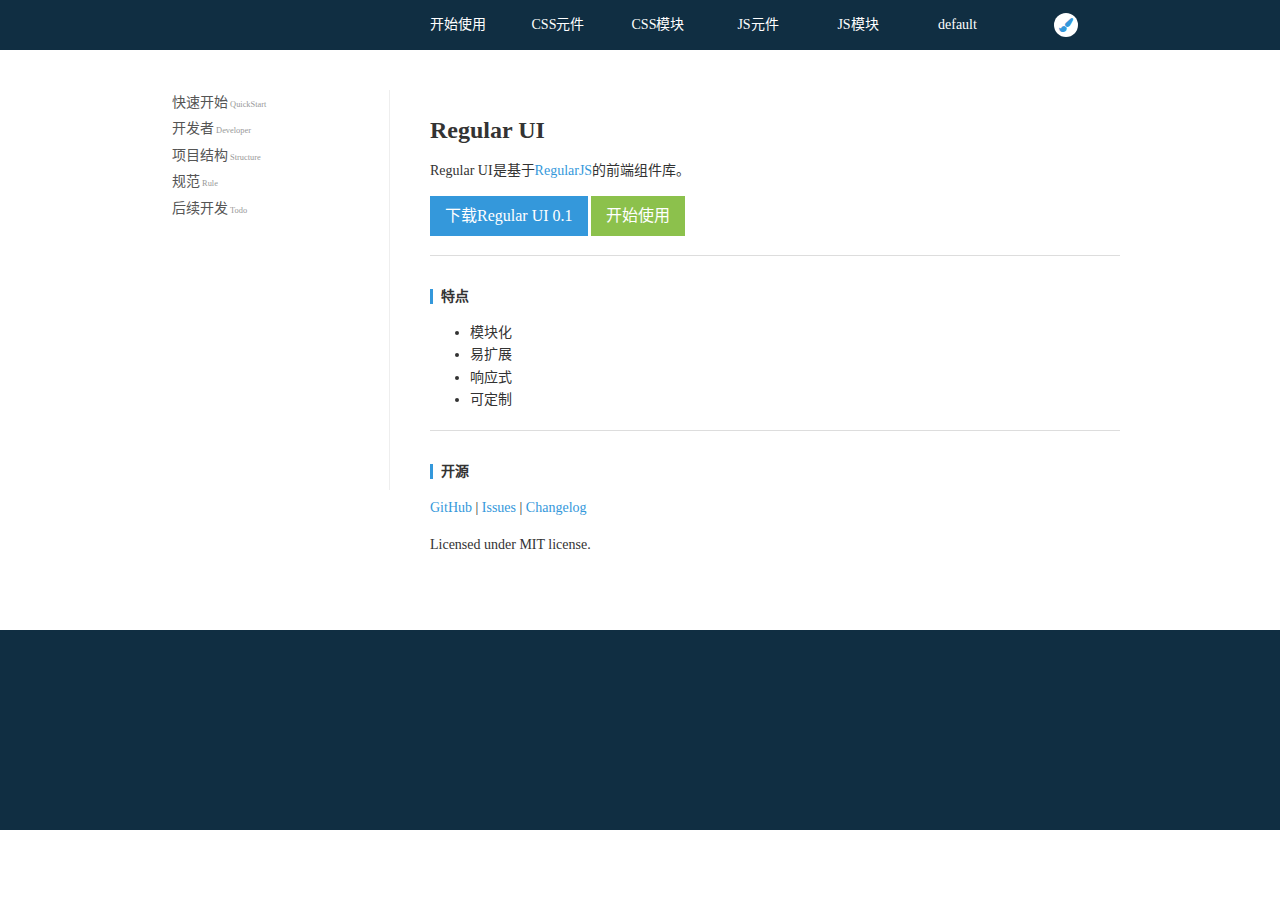
==== index.html @ b1716842 "auto generated" ====
<!DOCTYPE html>
<html lang="zh-cn">
<head>
<!-- 该文档由doc-src自动生成 -->
<meta charset="utf-8">
<title>Regular UI</title>
<meta name="author" content="森森">
<meta name="keywords" content="Regular,UI,JavaScript,Framework,MVC,MVVM">
<meta name="description" content="Regular UI">
<meta name="viewport" content="width=device-width, initial-scale=1.0, user-scalable=no">
<link rel="icon" href="/global/img/favicon.ico" type="image/x-icon">
<link rel="shortcut icon" href="/global/img/favicon.ico" type="image/x-icon">
<link rel="stylesheet" id="j-themeCSS">
<script>
// 该段代码是选择主题用的，与渲染有关，所以必须放前面。
var relativePath = '';
var themes = [
    {id: 1, name: 'default'},
    {id: 2, name: 'flat'},
    {id: 3, name: 'bootstrap'}
];

var selectedTheme;
if(localStorage['selectedTheme']) {
    for(var i = 0; i < themes.length; i++)
        if(themes[i].name === localStorage['selectedTheme']) {
            selectedTheme = themes[i];
            break;
        }
} else {
    selectedTheme = themes[0];
}

var themeCSS = document.getElementById('j-themeCSS');
themeCSS.href = window.relativePath + 'css/doc.' + selectedTheme.name + '.min.css';
</script>
<body>
<div class="g-top">
    <div class="g-topc">
        <h1 class="m-logo">
            <a href="/">Regular UI</a>
        </h1>
        <ul class="m-navbar f-fr">
            
            
            <li><a href="start/index.html">开始使用</a></li>
            
            
            <li><a href="cssunit/index.html">CSS元件</a></li>
            
            
            <li><a href="cssmodule/index.html">CSS模块</a></li>
            
            
            <li><a href="jsunit/index.html">JS元件</a></li>
            
            
            <li><a href="jsmodule/index.html">JS模块</a></li>
            
            <li id="j-themeSelect"></li>
        </ul>
    </div>
</div>
<div class="g-bd">
    <div class="g-bdc"><div class="g-sd">
    <ul class="m-sidebar">
        
        
        
        
        <li><a href="start/quickstart.html">快速开始<small> QuickStart</small>
        
        </a></li>
        
        
        
        <li><a href="start/developer.html">开发者<small> Developer</small>
        
        </a></li>
        
        
        
        <li><a href="start/structure.html">项目结构<small> Structure</small>
        
        </a></li>
        
        
        
        <li><a href="start/rule.html">规范<small> Rule</small>
        
        </a></li>
        
        
        
        <li><a href="start/todo.html">后续开发<small> Todo</small>
        
        </a></li>
        
    </ul>
</div><div class="g-mn">
    <article class="m-article">
        
        <h2 id="regular-ui">Regular UI</h2>
<p>Regular UI是基于<a href="https://github.com/regularjs/regular">RegularJS</a>的前端组件库。</p>
<p><a class="u-btn u-btn-primary u-btn-lg" target="_blank" href="https://github.com/regular-ui/regular-ui-bower/releases/latest">下载Regular UI 0.1</a>
<a class="u-btn u-btn-success u-btn-lg" href="start/quickstart.html">开始使用</a></p>
<h4 id="-">特点</h4>
<ul>
<li>模块化</li>
<li>易扩展</li>
<li>响应式</li>
<li>可定制</li>
</ul>
<h4 id="-">开源</h4>
<p><a href="https://github.com/regular-ui/regular-ui">GitHub</a> | <a href="https://github.com/regular-ui/regular-ui/issues">Issues</a> | <a href="https://github.com/regular-ui/regular-ui/blob/master/CHANGELOG.md">Changelog</a></p>
<p>Licensed under MIT license.</p>

        
    </article>
</div>    </div>
</div>
<footer class="g-ft">
</footer>
<a href="#" class="m-gotop"></a>
<script src="vendor/regular.min.js"></script>
<script src="vendor/marked.min.js"></script>
<script src="js/regular-ui.min.js"></script>
<script>
var _ = RGUI._;
var $$ = function(selector){return document.querySelectorAll(selector)};

var themeSelect = new RGUI.Select2({
    data: {
        source: themes,
        selected: selectedTheme,
        placeholder: null,
        'class': 'u-select2-nav'
    }
}).$inject('#j-themeSelect')
  .$on('select', function($event) {
    themeCSS.href = window.relativePath + 'css/doc.' + $event.selected.name + '.min.css';
    localStorage['selectedTheme'] = $event.selected.name;
});

// 生成tab
(function() {
    var $examples = document.getElementsByClassName('m-example');

    for(var i = 0; i < $examples.length; i++) {
        var $example = $examples[i];
        if(!$example)
            break;

        var source = [];

        var $next = $example.nextElementSibling;
        while($next && $next.className.indexOf('m-example') < 0) { // $next.tagName[0] !== 'H' && 
            if($next.className === 'lang-xml' || $next.className === 'lang-rgl') {
                source.push({title: 'rgl', content: $next.outerHTML});
                $prev = $next;
                $next = $next.nextElementSibling;
                $prev.remove();
            } else if($next.className === 'lang-html') {
                source.push({title: 'html', content: $next.outerHTML});
                $prev = $next;
                $next = $next.nextElementSibling;
                $prev.remove();
            } else if($next.className === 'lang-javascript') {
                source.push({title: 'javascript', content: $next.outerHTML});
                $prev = $next;
                $next = $next.nextElementSibling;
                $prev.remove();
            } else
                $next = $next.nextElementSibling;
        }

        if(!source.length)
            continue;

        new RGUI.Component({
            template: RGUI._.multiline(function(){/*
<tab>
    {#list source as item}
    <tabPane title={item.title}><div r-html={item.content}></div></tabPane>
    {/list}
</tab>
            */}),
            data: {
                source: source
            }
        }).$inject($example, 'after');
    }
})();
</script>
<script>

</script>
</body>
</html>
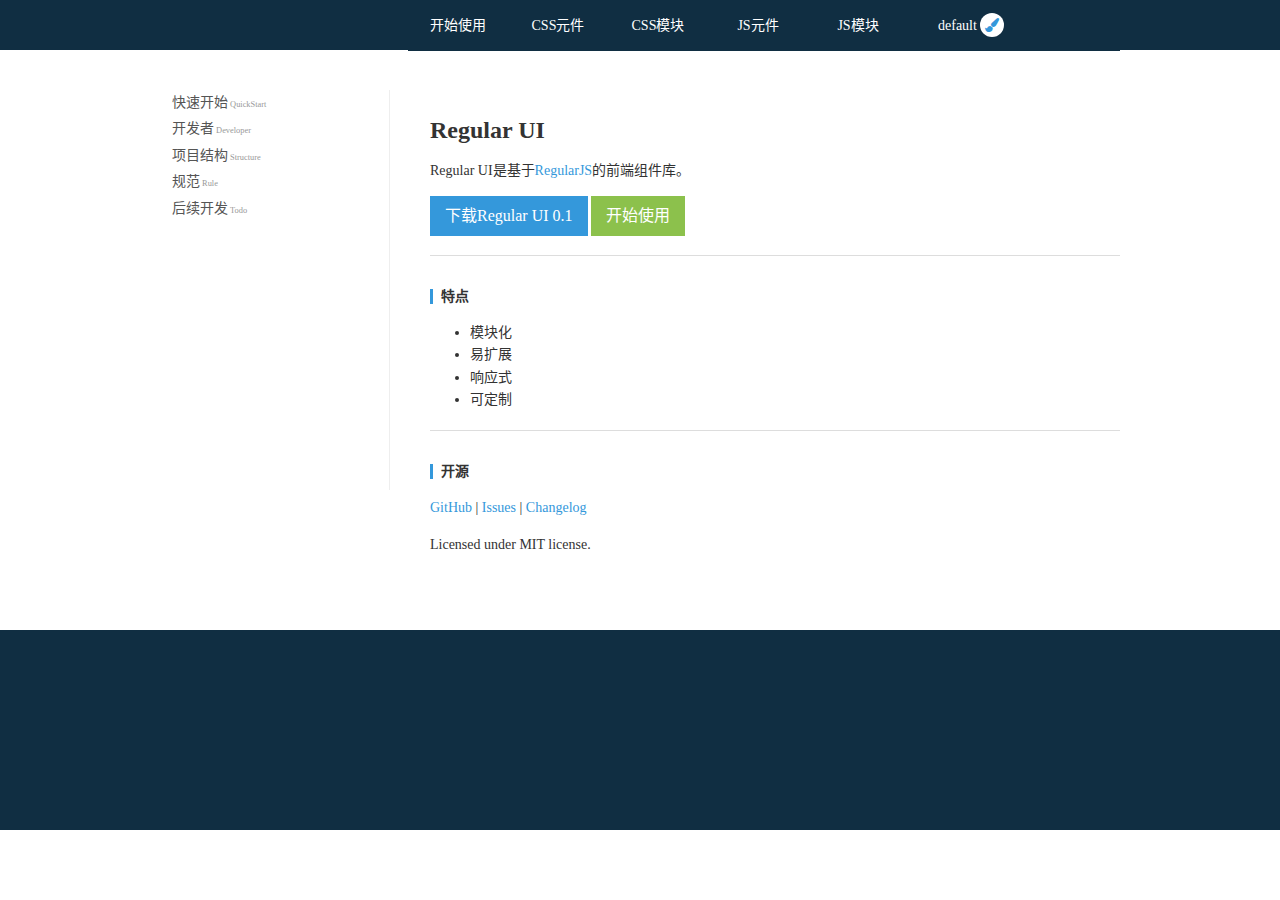
==== commit 8c6df5d4: "0.1.2" ====
--- a/index.html
+++ b/index.html
@@ -15,9 +15,10 @@
 // 该段代码是选择主题用的，与渲染有关，所以必须放前面。
 var relativePath = '';
 var themes = [
-    {id: 1, name: 'default'},
-    {id: 2, name: 'flat'},
-    {id: 3, name: 'bootstrap'}
+    {name: 'simple'},
+    {name: 'default'},
+    {name: 'flat'},
+    {name: 'bootstrap'}
 ];
 
 var selectedTheme;
@@ -28,7 +29,7 @@
             break;
         }
 } else {
-    selectedTheme = themes[0];
+    selectedTheme = themes[1];
 }
 
 var themeCSS = document.getElementById('j-themeCSS');
@@ -142,7 +143,7 @@
     localStorage['selectedTheme'] = $event.selected.name;
 });
 
-// 生成tab
+// 生成tabs
 (function() {
     var $examples = document.getElementsByClassName('m-example');
 
@@ -179,11 +180,11 @@
 
         new RGUI.Component({
             template: RGUI._.multiline(function(){/*
-<tab>
+<tabs>
     {#list source as item}
-    <tabPane title={item.title}><div r-html={item.content}></div></tabPane>
+    <tab title={item.title}><div r-html={item.content}></div></tab>
     {/list}
-</tab>
+</tabs>
             */}),
             data: {
                 source: source
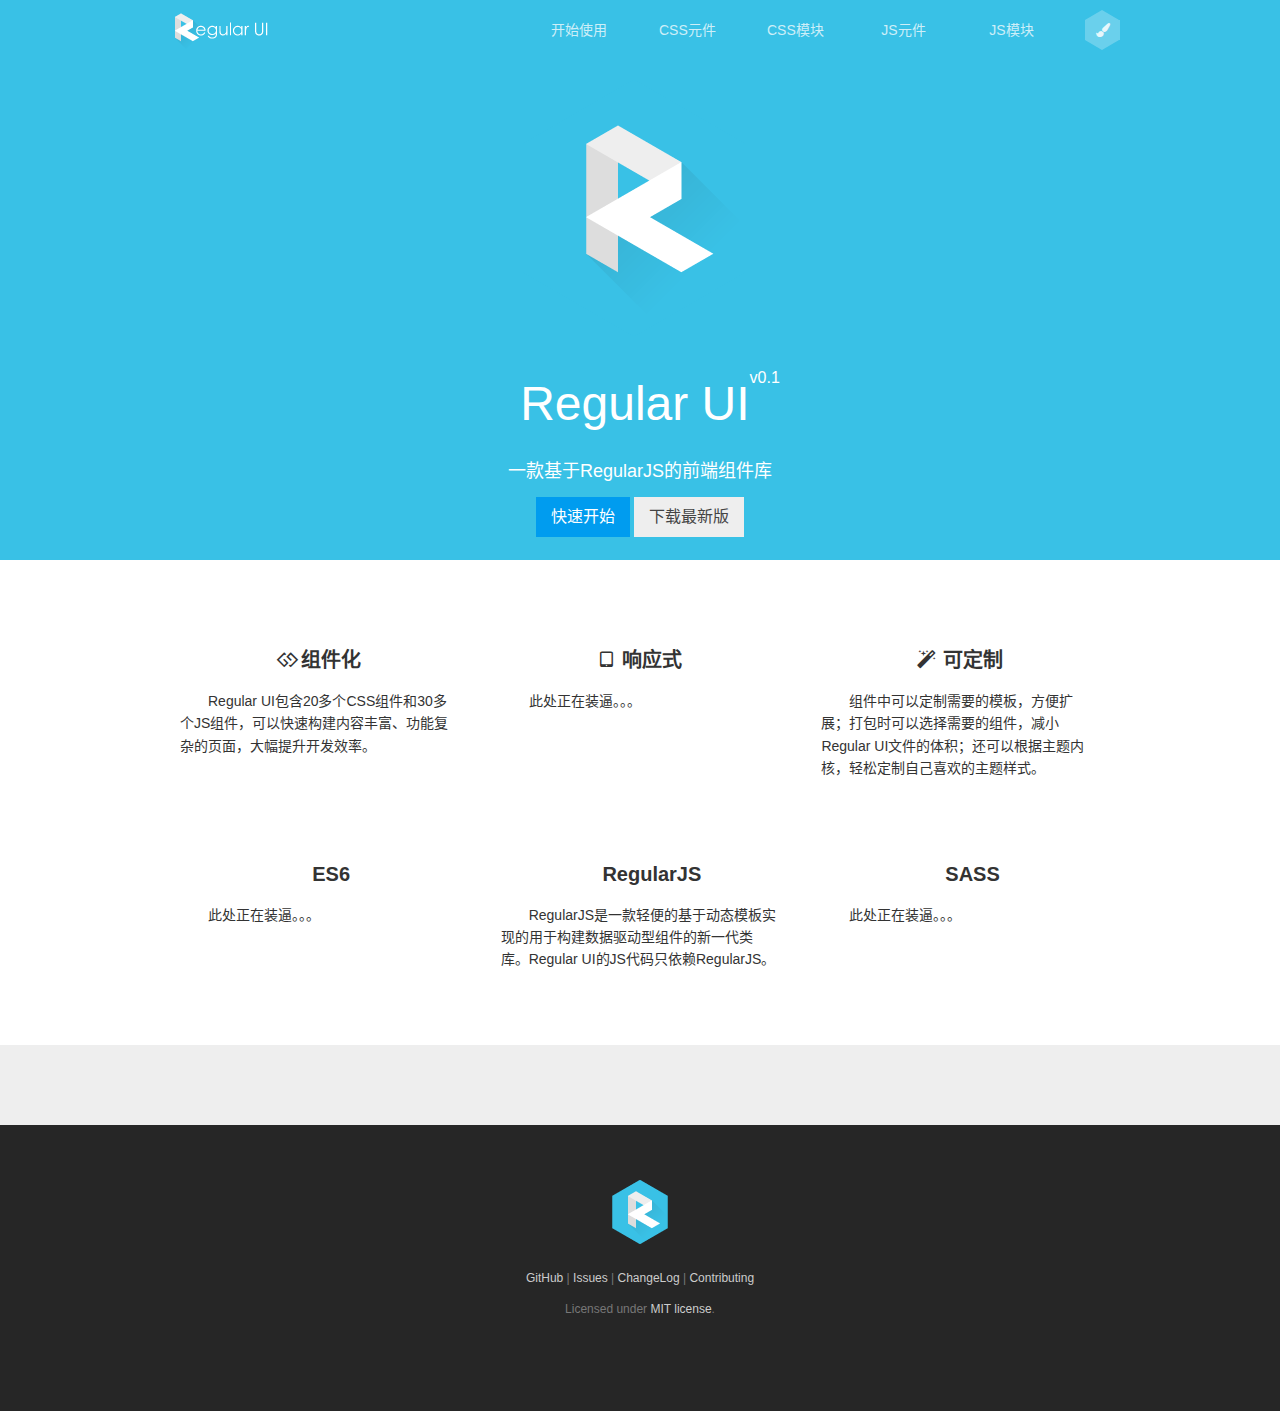
==== commit d2c3c861: "v0.1.4" ====
--- a/index.html
+++ b/index.html
@@ -8,8 +8,8 @@
 <meta name="keywords" content="Regular,UI,JavaScript,Framework,MVC,MVVM">
 <meta name="description" content="Regular UI">
 <meta name="viewport" content="width=device-width, initial-scale=1.0, user-scalable=no">
-<link rel="icon" href="/global/img/favicon.ico" type="image/x-icon">
-<link rel="shortcut icon" href="/global/img/favicon.ico" type="image/x-icon">
+<link rel="icon" href="img/favicon.ico" type="image/x-icon">
+<link rel="shortcut icon" href="img/favicon.ico" type="image/x-icon">
 <link rel="stylesheet" id="j-themeCSS">
 <script>
 // 该段代码是选择主题用的，与渲染有关，所以必须放前面。
@@ -38,9 +38,7 @@
 <body>
 <div class="g-top">
     <div class="g-topc">
-        <h1 class="m-logo">
-            <a href="/">Regular UI</a>
-        </h1>
+        <a class="m-logo" href="index.html"><img src="img/logo-v1.0-long-48.png" /></a>
         <ul class="m-navbar f-fr">
             
             
@@ -61,67 +59,71 @@
             <li id="j-themeSelect"></li>
         </ul>
     </div>
+</div><div class="g-bd">
+    <header class="m-header">
+        <img class="header_logo" src="img/logo-v1.0-256.png" />
+        <h1>Regular UI<sup>v0.1</sup></h1>
+        <h2>一款基于RegularJS的前端组件库</h2>
+        <p>
+            <a class="u-btn u-btn-primary u-btn-lg" href="start/quickstart.html">快速开始</a>
+            <a class="u-btn u-btn-lg" target="_blank" href="https://github.com/regular-ui/regular-ui-bower/releases/latest">下载最新版</a>
+        </p>
+        <p></p>
+    </header>
+    <div class="g-bdc g-bdc-index">
+        <div class="m-part">
+            <h2><i class="u-icon u-icon-gg"></i> 组件化</h2>
+            <p>Regular UI包含20多个CSS组件和30多个JS组件，可以快速构建内容丰富、功能复杂的页面，大幅提升开发效率。</p>
+        </div>
+        <div class="m-part">
+            <h2><i class="u-icon u-icon-tablet"></i> 响应式</h2>
+            <p>此处正在装逼。。。</p>
+        </div>
+        <div class="m-part">
+            <h2><i class="u-icon u-icon-magic"></i> 可定制</h2>
+            <p>组件中可以定制需要的模板，方便扩展；打包时可以选择需要的组件，减小Regular UI文件的体积；还可以根据主题内核，轻松定制自己喜欢的主题样式。</p>
+        </div>
+        <div class="m-part">
+            <h2><i class="u-icon u-icon"></i> ES6</h2>
+            <p>此处正在装逼。。。</p>
+        </div>
+        <div class="m-part">
+            <h2><i class="u-icon u-icon"></i> RegularJS</h2>
+            <p>RegularJS是一款轻便的基于动态模板实现的用于构建数据驱动型组件的新一代类库。Regular UI的JS代码只依赖RegularJS。</p>
+        </div>
+        <div class="m-part">
+            <h2><i class="u-icon u-icon"></i> SASS</h2>
+            <p>此处正在装逼。。。</p>
+        </div>
+    </div>
 </div>
-<div class="g-bd">
-    <div class="g-bdc"><div class="g-sd">
-    <ul class="m-sidebar">
-        
-        
-        
-        
-        <li><a href="start/quickstart.html">快速开始<small> QuickStart</small>
-        
-        </a></li>
-        
-        
-        
-        <li><a href="start/developer.html">开发者<small> Developer</small>
-        
-        </a></li>
-        
-        
-        
-        <li><a href="start/structure.html">项目结构<small> Structure</small>
-        
-        </a></li>
-        
-        
-        
-        <li><a href="start/rule.html">规范<small> Rule</small>
-        
-        </a></li>
-        
-        
-        
-        <li><a href="start/todo.html">后续开发<small> Todo</small>
-        
-        </a></li>
-        
-    </ul>
-</div><div class="g-mn">
-    <article class="m-article">
-        
-        <h2 id="regular-ui">Regular UI</h2>
-<p>Regular UI是基于<a href="https://github.com/regularjs/regular">RegularJS</a>的前端组件库。</p>
-<p><a class="u-btn u-btn-primary u-btn-lg" target="_blank" href="https://github.com/regular-ui/regular-ui-bower/releases/latest">下载Regular UI 0.1</a>
-<a class="u-btn u-btn-success u-btn-lg" href="start/quickstart.html">开始使用</a></p>
-<h4 id="-">特点</h4>
-<ul>
-<li>模块化</li>
-<li>易扩展</li>
-<li>响应式</li>
-<li>可定制</li>
-</ul>
-<h4 id="-">开源</h4>
-<p><a href="https://github.com/regular-ui/regular-ui">GitHub</a> | <a href="https://github.com/regular-ui/regular-ui/issues">Issues</a> | <a href="https://github.com/regular-ui/regular-ui/blob/master/CHANGELOG.md">Changelog</a></p>
-<p>Licensed under MIT license.</p>
-
-        
-    </article>
-</div>    </div>
+<div class="g-bd g-bd-dark">
+    <div class="g-bdc">
+        <!--div class="m-part">
+            <h2><i class="u-icon u-icon-gg"></i> 组件化</h2>
+            <p>Regular UI包含20多个CSS组件和30多个JS组件，可以快速构建内容丰富、功能复杂的页面，大幅提升开发效率。</p>
+        </div>
+        <div class="m-part">
+            <h2><i class="u-icon u-icon-gg"></i> 响应式</h2>
+            <p>此处正在装逼。。。</p>
+        </div>
+        <div class="m-part">
+            <h2><i class="u-icon u-icon-gg"></i> 可定制</h2>
+            <p>组件中可以定制自己需要的模板，方便扩展；打包时可以选择自己需要的组件，减小Regular UI文件的体积；还可以根据主题内核，轻松定制自己喜欢的主题样式。</p>
+        </div-->
+    </div>
+</div><div class="g-ft">
+    <footer class="m-footer">
+        <p><a href="index.html" class="footer_logo"><img src="img/logo-v1.0-64.png" /></p>
+        <p>
+            <a href="https://github.com/regular-ui/regular-ui" target="_blank">GitHub</a> |
+            <a href="https://github.com/regular-ui/regular-ui/issues" target="_blank">Issues</a> |
+            <a href="https://github.com/regular-ui/regular-ui/releases" target="_blank">ChangeLog</a> |
+            <a href="https://github.com/regular-ui/regular-ui/blob/master/CONTRIBUTING.md" target="_blank">Contributing</a>
+        </p>
+        <p>Licensed under <a href="https://github.com/regular-ui/regular-ui/blob/master/LICENSE" target="_blank">MIT license</a>.</p>
+    </footer>
 </div>
-<footer class="g-ft">
-</footer>
 <a href="#" class="m-gotop"></a>
 <script src="vendor/regular.min.js"></script>
 <script src="vendor/marked.min.js"></script>
@@ -135,7 +137,7 @@
         source: themes,
         selected: selectedTheme,
         placeholder: null,
-        'class': 'u-select2-nav'
+        'class': 'u-select2-theme'
     }
 }).$inject('#j-themeSelect')
   .$on('select', function($event) {
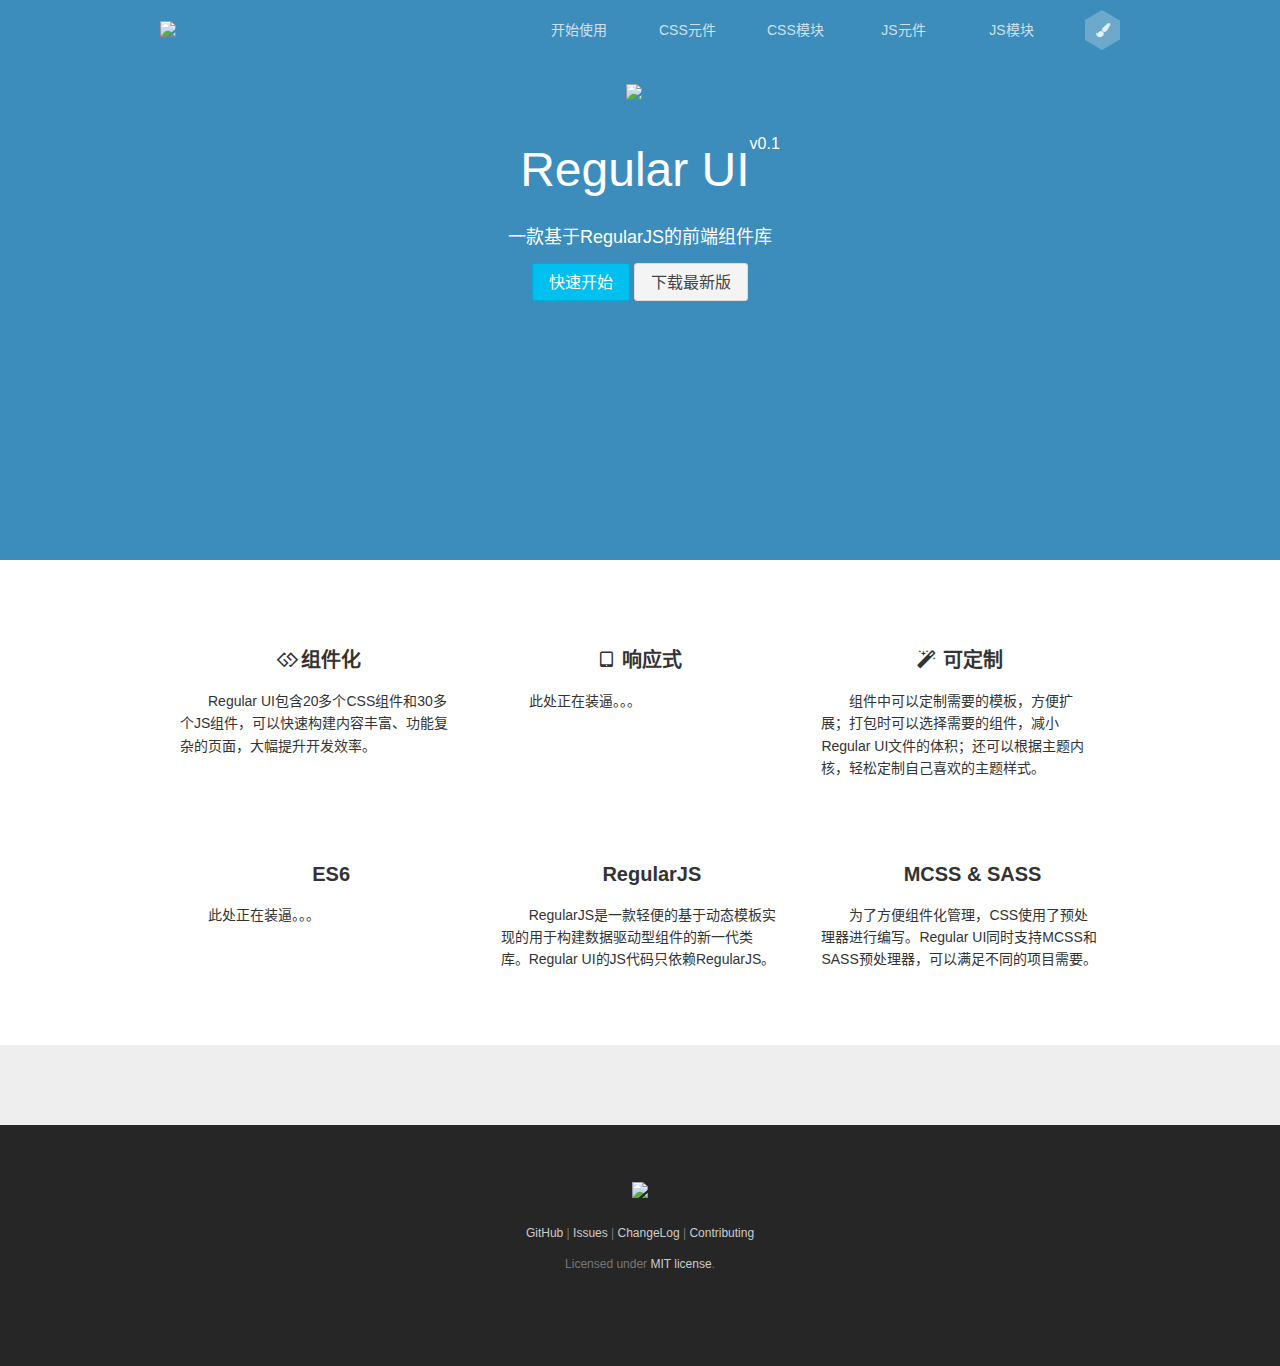
==== commit a3d8c66b: "v0.1.5" ====
--- a/index.html
+++ b/index.html
@@ -35,6 +35,7 @@
 var themeCSS = document.getElementById('j-themeCSS');
 themeCSS.href = window.relativePath + 'css/doc.' + selectedTheme.name + '.min.css';
 </script>
+</head>
 <body>
 <div class="g-top">
     <div class="g-topc">
@@ -65,7 +66,7 @@
         <h1>Regular UI<sup>v0.1</sup></h1>
         <h2>一款基于RegularJS的前端组件库</h2>
         <p>
-            <a class="u-btn u-btn-primary u-btn-lg" href="start/quickstart.html">快速开始</a>
+            <a class="u-btn u-btn-info u-btn-lg" href="start/quickstart.html">快速开始</a>
             <a class="u-btn u-btn-lg" target="_blank" href="https://github.com/regular-ui/regular-ui-bower/releases/latest">下载最新版</a>
         </p>
         <p></p>
@@ -92,8 +93,8 @@
             <p>RegularJS是一款轻便的基于动态模板实现的用于构建数据驱动型组件的新一代类库。Regular UI的JS代码只依赖RegularJS。</p>
         </div>
         <div class="m-part">
-            <h2><i class="u-icon u-icon"></i> SASS</h2>
-            <p>此处正在装逼。。。</p>
+            <h2><i class="u-icon u-icon"></i> MCSS &amp; SASS</h2>
+            <p>为了方便组件化管理，CSS使用了预处理器进行编写。Regular UI同时支持MCSS和SASS预处理器，可以满足不同的项目需要。</p>
         </div>
     </div>
 </div>
@@ -126,7 +127,7 @@
 </div>
 <a href="#" class="m-gotop"></a>
 <script src="vendor/regular.min.js"></script>
-<script src="vendor/marked.min.js"></script>
+<!-- script src="vendor/marked.min.js"></script -->
 <script src="js/regular-ui.min.js"></script>
 <script>
 var _ = RGUI._;
@@ -147,7 +148,7 @@
 
 // 生成tabs
 (function() {
-    var $examples = document.getElementsByClassName('m-example');
+    var $examples = $$('.m-example');
 
     for(var i = 0; i < $examples.length; i++) {
         var $example = $examples[i];
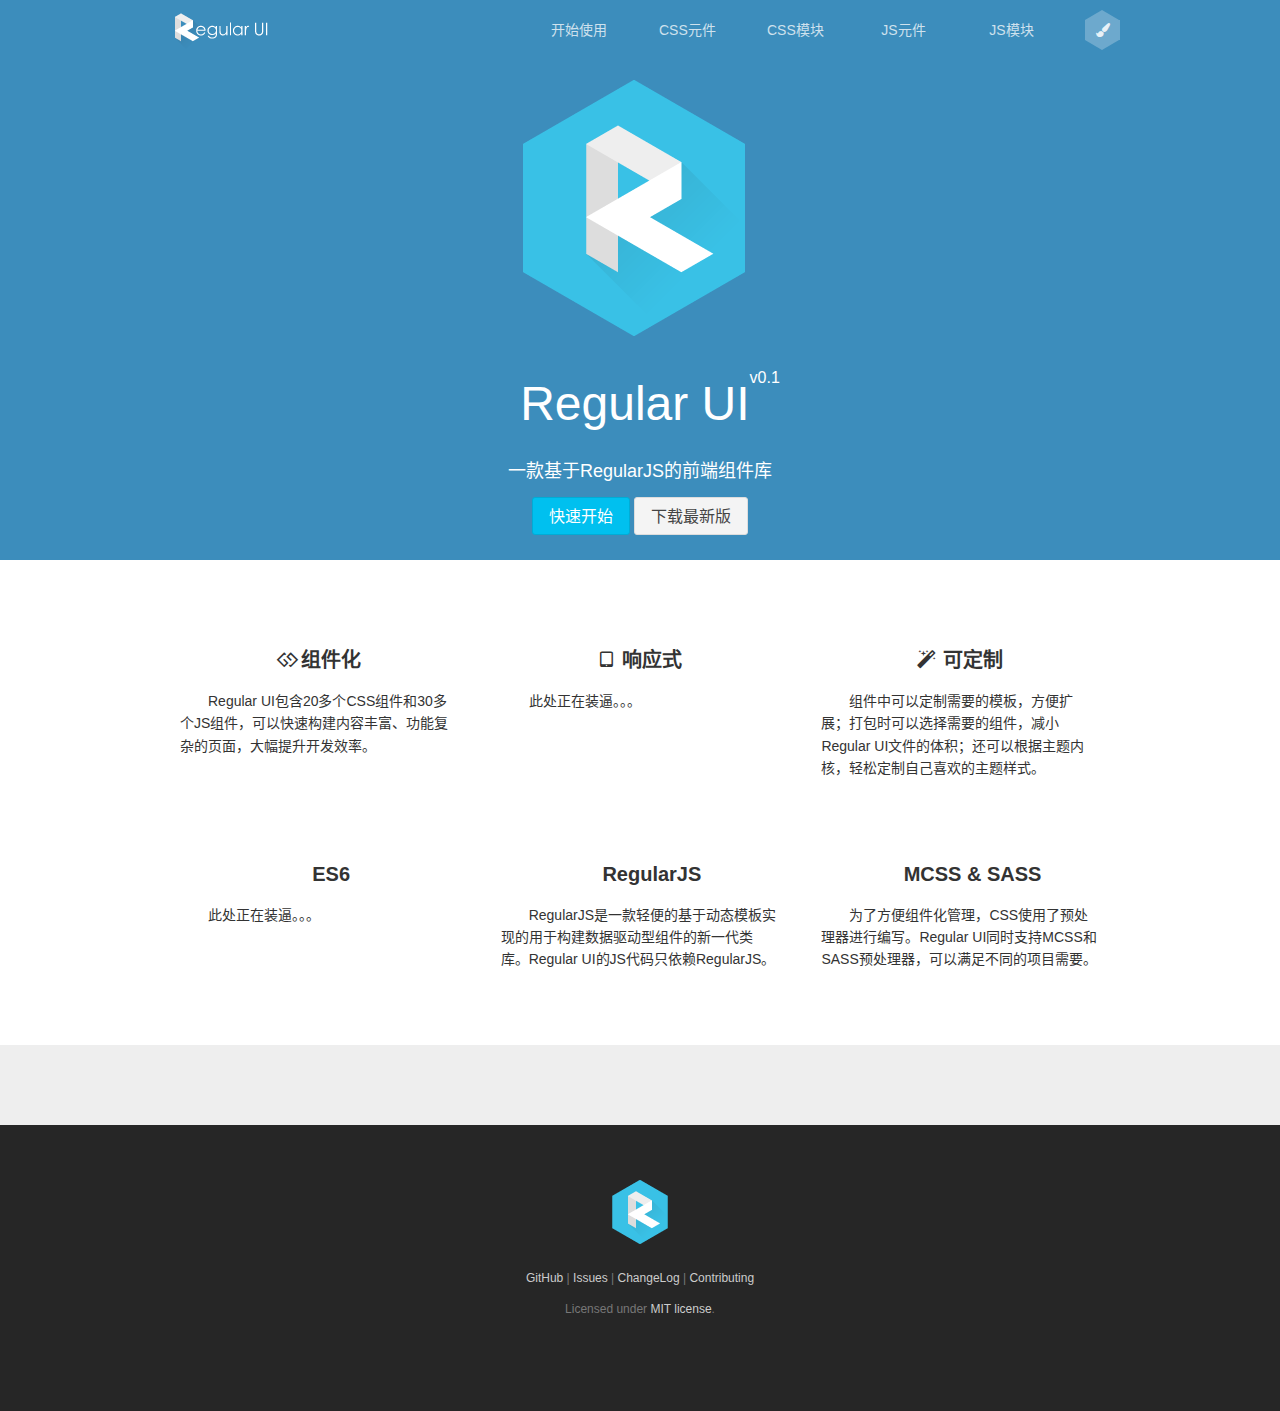
==== commit 1078a43f: "v0.1.6" ====
--- a/index.html
+++ b/index.html
@@ -43,7 +43,7 @@
         <ul class="m-navbar f-fr">
             
             
-            <li><a href="start/index.html">开始使用</a></li>
+            <li><a href="start/quickstart.html">开始使用</a></li>
             
             
             <li><a href="cssunit/index.html">CSS元件</a></li>
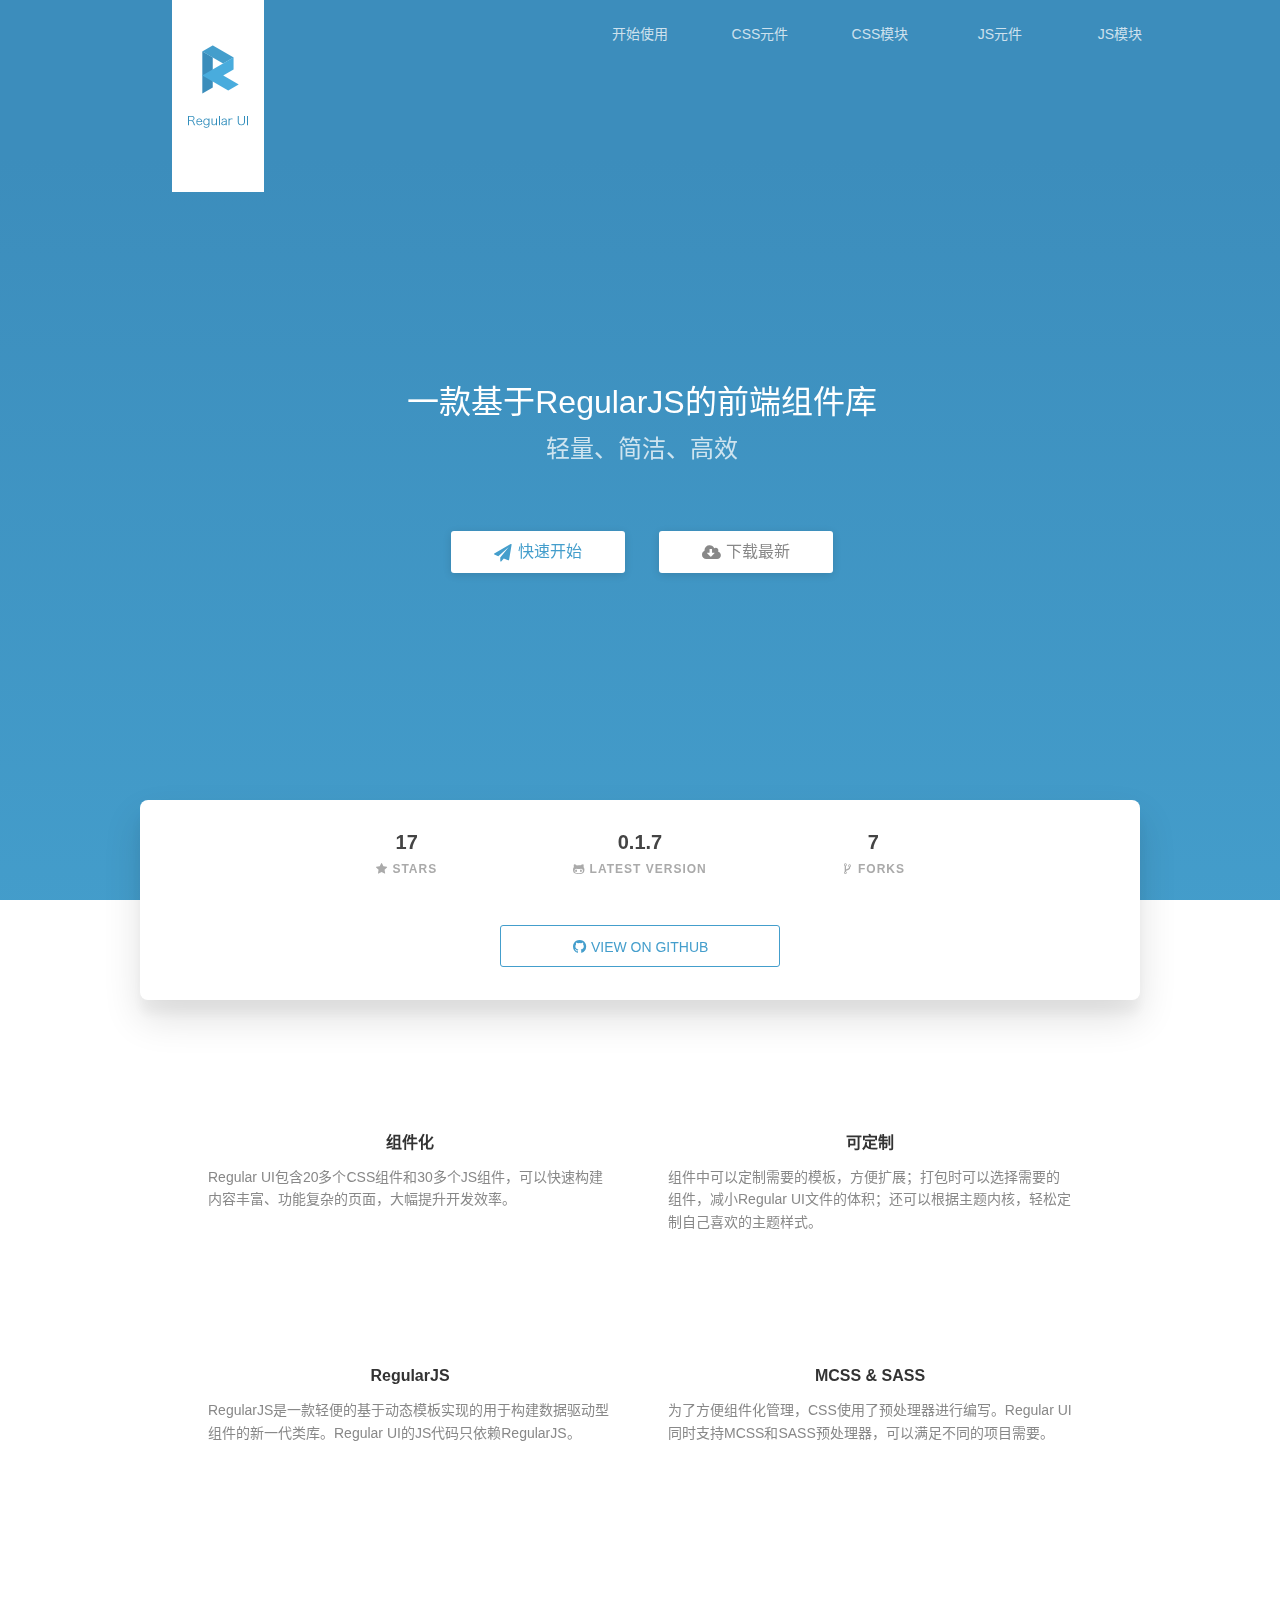
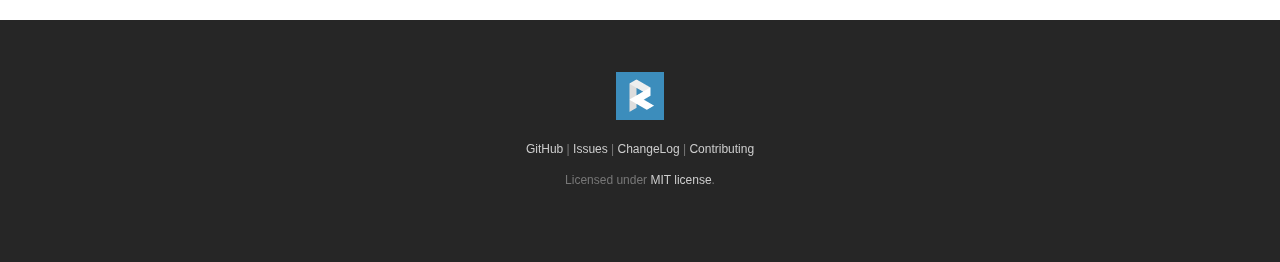
==== commit d1ce9dd8: "v0.1.7" ====
--- a/index.html
+++ b/index.html
@@ -1,7 +1,7 @@
 <!DOCTYPE html>
 <html lang="zh-cn">
 <head>
-<!-- 该文档由doc-src自动生成 -->
+<!-- 该文档是手写的 -->
 <meta charset="utf-8">
 <title>Regular UI</title>
 <meta name="author" content="森森">
@@ -10,97 +10,100 @@
 <meta name="viewport" content="width=device-width, initial-scale=1.0, user-scalable=no">
 <link rel="icon" href="img/favicon.ico" type="image/x-icon">
 <link rel="shortcut icon" href="img/favicon.ico" type="image/x-icon">
-<link rel="stylesheet" id="j-themeCSS">
-<script>
-// 该段代码是选择主题用的，与渲染有关，所以必须放前面。
-var relativePath = '';
-var themes = [
-    {name: 'simple'},
-    {name: 'default'},
-    {name: 'flat'},
-    {name: 'bootstrap'}
-];
-
-var selectedTheme;
-if(localStorage['selectedTheme']) {
-    for(var i = 0; i < themes.length; i++)
-        if(themes[i].name === localStorage['selectedTheme']) {
-            selectedTheme = themes[i];
-            break;
-        }
-} else {
-    selectedTheme = themes[1];
-}
-
-var themeCSS = document.getElementById('j-themeCSS');
-themeCSS.href = window.relativePath + 'css/doc.' + selectedTheme.name + '.min.css';
+<link rel="stylesheet" href="css/doc.default.min.css">
+<!--[if lt IE9]> 
+<script> 
+(function() {
+    if (! 
+    /*@cc_on!@*/
+    0) return;
+    var e = 'abbr, article, aside, audio, canvas, datalist, details, dialog, eventsource, figure, footer, header, hgroup, mark, menu, meter, nav, output, progress, section, time, video'.split(', ');
+    var i= e.length;
+    while (i--)
+        document.createElement(e[i]);
+})();
 </script>
+<![endif]-->
 </head>
 <body>
 <div class="g-top">
     <div class="g-topc">
-        <a class="m-logo" href="index.html"><img src="img/logo-v1.0-long-48.png" /></a>
+        <a class="u-logo u-logo-index" href="index.html"><h1>Regular UI</h1></a>
         <ul class="m-navbar f-fr">
-            
-            
             <li><a href="start/quickstart.html">开始使用</a></li>
-            
-            
-            <li><a href="cssunit/index.html">CSS元件</a></li>
-            
-            
-            <li><a href="cssmodule/index.html">CSS模块</a></li>
-            
-            
-            <li><a href="jsunit/index.html">JS元件</a></li>
-            
-            
-            <li><a href="jsmodule/index.html">JS模块</a></li>
-            
-            <li id="j-themeSelect"></li>
+            <li><a href="cssunit/base.html">CSS元件</a></li>
+            <li><a href="cssmodule/navbar.html">CSS模块</a></li>
+            <li><a href="jsunit/dropdown.html">JS元件</a></li>
+            <li><a href="jsmodule/tabs.html">JS模块</a></li>
         </ul>
     </div>
-</div><div class="g-bd">
+</div>
+<div class="g-hd">
     <header class="m-header">
-        <img class="header_logo" src="img/logo-v1.0-256.png" />
-        <h1>Regular UI<sup>v0.1</sup></h1>
-        <h2>一款基于RegularJS的前端组件库</h2>
-        <p>
-            <a class="u-btn u-btn-info u-btn-lg" href="start/quickstart.html">快速开始</a>
-            <a class="u-btn u-btn-lg" target="_blank" href="https://github.com/regular-ui/regular-ui-bower/releases/latest">下载最新版</a>
-        </p>
-        <p></p>
+        <div class="header_bd">
+            <!-- <h2>Regular UI<sup>v0.1</sup></h2> -->
+            <h2>一款基于RegularJS的前端组件库</h2>
+            <h3>轻量、简洁、高效</h3>
+            <p>
+                <a class="u-btn u-btn-primary" href="start/quickstart.html"><i class="u-icon u-icon-paper-plane"></i> 快速开始</a>
+                <a class="u-btn" target="_blank" href="https://github.com/regular-ui/regular-ui/releases/latest"><i class="u-icon u-icon-cloud-download"></i> 下载最新</a>
+            </p>
+        </div>
+        <div class="header_ft">
+            <div class="g-row">
+                <a class="g-col g-col-4" target="_blank" href="https://github.com/regular-ui/regular-ui/stargazers"><div class="header_number">17</div><div class="header_label"><i class="u-icon u-icon-star"></i> Stars</div></a>
+                <a class="g-col g-col-4" target="_blank" href="https://github.com/regular-ui/regular-ui/releases/latest"><div class="header_number">0.1.7</div><div class="header_label"><i class="u-icon u-icon-github-alt"></i> Latest Version</div></a>
+                <a class="g-col g-col-4" target="_blank" href="https://github.com/regular-ui/regular-ui/network/members"><div class="header_number">7</div><div class="header_label"><i class="u-icon u-icon-code-fork"></i> Forks</div></a>
+            </div>
+            <div><a class="u-btn" target="_blank" href="https://github.com/regular-ui/regular-ui"><i class="u-icon u-icon-github"></i> View on GitHub</a></div>
+        </div>
     </header>
-    <div class="g-bdc g-bdc-index">
-        <div class="m-part">
-            <h2><i class="u-icon u-icon-gg"></i> 组件化</h2>
-            <p>Regular UI包含20多个CSS组件和30多个JS组件，可以快速构建内容丰富、功能复杂的页面，大幅提升开发效率。</p>
-        </div>
-        <div class="m-part">
-            <h2><i class="u-icon u-icon-tablet"></i> 响应式</h2>
-            <p>此处正在装逼。。。</p>
-        </div>
-        <div class="m-part">
-            <h2><i class="u-icon u-icon-magic"></i> 可定制</h2>
-            <p>组件中可以定制需要的模板，方便扩展；打包时可以选择需要的组件，减小Regular UI文件的体积；还可以根据主题内核，轻松定制自己喜欢的主题样式。</p>
-        </div>
-        <div class="m-part">
-            <h2><i class="u-icon u-icon"></i> ES6</h2>
-            <p>此处正在装逼。。。</p>
-        </div>
-        <div class="m-part">
-            <h2><i class="u-icon u-icon"></i> RegularJS</h2>
-            <p>RegularJS是一款轻便的基于动态模板实现的用于构建数据驱动型组件的新一代类库。Regular UI的JS代码只依赖RegularJS。</p>
-        </div>
-        <div class="m-part">
-            <h2><i class="u-icon u-icon"></i> MCSS &amp; SASS</h2>
-            <p>为了方便组件化管理，CSS使用了预处理器进行编写。Regular UI同时支持MCSS和SASS预处理器，可以满足不同的项目需要。</p>
+</div>
+<div class="g-seg">
+    <div class="g-segc">
+        <div class="g-row">
+            <div class="g-col g-col-6">
+                <div class="m-part">
+                    <h2><i class="u-icon u-icon-gg"></i> 组件化</h2>
+                    <p>Regular UI包含20多个CSS组件和30多个JS组件，可以快速构建内容丰富、功能复杂的页面，大幅提升开发效率。</p>
+                </div>
+            </div>
+            <div class="g-col g-col-6">
+                <div class="m-part">
+                    <h2><i class="u-icon u-icon-magic"></i> 可定制</h2>
+                    <p>组件中可以定制需要的模板，方便扩展；打包时可以选择需要的组件，减小Regular UI文件的体积；还可以根据主题内核，轻松定制自己喜欢的主题样式。</p>
+                </div>
+            </div>
+            <div class="g-col g-col-6">
+                <div class="m-part">
+                    <h2><i class="u-icon u-icon"></i> RegularJS</h2>
+                    <p>RegularJS是一款轻便的基于动态模板实现的用于构建数据驱动型组件的新一代类库。Regular UI的JS代码只依赖RegularJS。</p>
+                </div>
+            </div>
+            <div class="g-col g-col-6">
+                <div class="m-part">
+                    <h2><i class="u-icon u-icon"></i> MCSS &amp; SASS</h2>
+                    <p>为了方便组件化管理，CSS使用了预处理器进行编写。Regular UI同时支持MCSS和SASS预处理器，可以满足不同的项目需要。</p>
+                </div>
+            </div>
+<!--             <div class="g-col g-col-6">
+                <div class="m-part">
+                    <h2><i class="u-icon u-icon-tablet"></i> 响应式</h2>
+                    <p></p>
+                </div>
+            </div>
+            <div class="g-col g-col-6">
+                <div class="m-part">
+                    <h2><i class="u-icon u-icon"></i> ES6</h2>
+                    <p></p>
+                </div>
+            </div> -->
         </div>
     </div>
 </div>
-<div class="g-bd g-bd-dark">
+<!--<div class="g-bd g-bd-dark">
     <div class="g-bdc">
-        <!--div class="m-part">
+        div class="m-part">
             <h2><i class="u-icon u-icon-gg"></i> 组件化</h2>
             <p>Regular UI包含20多个CSS组件和30多个JS组件，可以快速构建内容丰富、功能复杂的页面，大幅提升开发效率。</p>
         </div>
@@ -111,11 +114,12 @@
         <div class="m-part">
             <h2><i class="u-icon u-icon-gg"></i> 可定制</h2>
             <p>组件中可以定制自己需要的模板，方便扩展；打包时可以选择自己需要的组件，减小Regular UI文件的体积；还可以根据主题内核，轻松定制自己喜欢的主题样式。</p>
-        </div-->
+        </div
     </div>
-</div><div class="g-ft">
+</div>-->
+<div class="g-ft">
     <footer class="m-footer">
-        <p><a href="index.html" class="footer_logo"><img src="img/logo-v1.0-64.png" /></p>
+        <p><a href="index.html" class="footer_logo"><img src="img/logo-v2.0-bg-48.png" /></p>
         <p>
             <a href="https://github.com/regular-ui/regular-ui" target="_blank">GitHub</a> |
             <a href="https://github.com/regular-ui/regular-ui/issues" target="_blank">Issues</a> |
@@ -125,79 +129,5 @@
         <p>Licensed under <a href="https://github.com/regular-ui/regular-ui/blob/master/LICENSE" target="_blank">MIT license</a>.</p>
     </footer>
 </div>
-<a href="#" class="m-gotop"></a>
-<script src="vendor/regular.min.js"></script>
-<!-- script src="vendor/marked.min.js"></script -->
-<script src="js/regular-ui.min.js"></script>
-<script>
-var _ = RGUI._;
-var $$ = function(selector){return document.querySelectorAll(selector)};
-
-var themeSelect = new RGUI.Select2({
-    data: {
-        source: themes,
-        selected: selectedTheme,
-        placeholder: null,
-        'class': 'u-select2-theme'
-    }
-}).$inject('#j-themeSelect')
-  .$on('select', function($event) {
-    themeCSS.href = window.relativePath + 'css/doc.' + $event.selected.name + '.min.css';
-    localStorage['selectedTheme'] = $event.selected.name;
-});
-
-// 生成tabs
-(function() {
-    var $examples = $$('.m-example');
-
-    for(var i = 0; i < $examples.length; i++) {
-        var $example = $examples[i];
-        if(!$example)
-            break;
-
-        var source = [];
-
-        var $next = $example.nextElementSibling;
-        while($next && $next.className.indexOf('m-example') < 0) { // $next.tagName[0] !== 'H' && 
-            if($next.className === 'lang-xml' || $next.className === 'lang-rgl') {
-                source.push({title: 'rgl', content: $next.outerHTML});
-                $prev = $next;
-                $next = $next.nextElementSibling;
-                $prev.remove();
-            } else if($next.className === 'lang-html') {
-                source.push({title: 'html', content: $next.outerHTML});
-                $prev = $next;
-                $next = $next.nextElementSibling;
-                $prev.remove();
-            } else if($next.className === 'lang-javascript') {
-                source.push({title: 'javascript', content: $next.outerHTML});
-                $prev = $next;
-                $next = $next.nextElementSibling;
-                $prev.remove();
-            } else
-                $next = $next.nextElementSibling;
-        }
-
-        if(!source.length)
-            continue;
-
-        new RGUI.Component({
-            template: RGUI._.multiline(function(){/*
-<tabs>
-    {#list source as item}
-    <tab title={item.title}><div r-html={item.content}></div></tab>
-    {/list}
-</tabs>
-            */}),
-            data: {
-                source: source
-            }
-        }).$inject($example, 'after');
-    }
-})();
-</script>
-<script>
-
-</script>
 </body>
 </html>--- a/css/doc.default.min.css
+++ b/css/doc.default.min.css
@@ -0,0 +1 @@
+.f-cb,.f-cbli li,.f-prz{zoom:1}.f-usn,.u-numberinput{-moz-user-select:none}a,pre code{background:0 0}.u-courceitem img,img{max-width:100%}.f-cb:after,.f-cbli li:after,.f-oh,.f-pre,.f-ti,svg:not(:root){overflow:hidden}hr,iframe,img,pre code{border:none}code,em{color:#d05}body,pre{color:#333}.f-pr,.f-prz,.u-btngroup>.u-btn,.u-icon-ul>li,sub,sup{position:relative}.u-btn,.u-select,button,select{text-transform:none}.u-select2 .m-listview,.u-select2 .m-treeview,.u-suggest .m-listview,.u-suggest .m-treeview{max-height:200px}.m-editor .editor_textarea:focus,.u-btn:focus,.u-btn:hover,a:active,a:focus,a:hover,input.u-check:focus,input.u-radio:focus{outline:0}.f-cb:after,.f-cbli li:after,.g-ft,.g-row:after,.m-form fieldset>.u-formitem:after,.m-form>.u-formitem:after,.m-tabs .tabs_bd,.u-calendar .calendar_bd,.u-calendar .calendar_hd:after,.u-formitem-block:after,.u-message:after,.u-select2 .dropdown_bd{clear:both}article,aside,details,figcaption,figure,footer,header,hgroup,main,nav,section,summary{display:block}audio,canvas,video{display:inline-block}[hidden]{display:none}html{font-size:100%;-webkit-text-size-adjust:100%;-ms-text-size-adjust:100%}button,html,input,select,textarea{font-family:sans-serif}body,figure,form{margin:0}b,strong{font-weight:700}hr{-moz-box-sizing:content-box;box-sizing:content-box;height:0;border-top:1px solid #f4f4f4}dl,menu,ol,p,pre,ul{margin:1em 0}code,kbd,pre,samp{font-size:1em}pre{white-space:pre;white-space:pre-wrap;word-wrap:break-word}q{quotes:none}sub,sup{font-size:75%;line-height:0;vertical-align:baseline}.f-lhn,button,input{line-height:normal}sup{top:-.5em}sub{bottom:-.25em}dd{margin:0 0 0 40px}menu,ol,ul{padding:0 0 0 40px}nav ol,nav ul{list-style:none}fieldset{border:1px solid silver;margin:0 2px;padding:.35em .625em .75em}legend{border:0;padding:0;white-space:normal}button,input,select,textarea{font-size:100%;margin:0;vertical-align:baseline}.f-vat,textarea{vertical-align:top}button,html input[type=button],input[type=reset],input[type=submit]{-webkit-appearance:button;cursor:pointer}button[disabled],html input[disabled]{cursor:default}input[type=checkbox],input[type=radio]{box-sizing:border-box;padding:0}input[type=search]{-webkit-appearance:textfield;-moz-box-sizing:content-box;-webkit-box-sizing:content-box;box-sizing:content-box}.g-col,.g-offset-1{-webkit-box-sizing:border-box;-moz-box-sizing:border-box}input[type=search]::-webkit-search-cancel-button,input[type=search]::-webkit-search-decoration{-webkit-appearance:none}button::-moz-focus-inner,input::-moz-focus-inner{border:0;padding:0}textarea{overflow:auto}table{border-collapse:collapse;border-spacing:0}.f-cb:after,.f-cbli li:after{display:inline-block;visibility:hidden;height:0;content:"."}.f-ib{display:inline-block}.f-dn{display:none}.f-db{display:block}.f-fl{float:left}.f-fr{float:right}.g-col,.u-icon-pull-left{float:left}.f-fwn{font-weight:400}.f-fwb{font-weight:700}.f-tal{text-align:left}.f-tac{text-align:center}.f-tar{text-align:right}.f-taj{text-align:justify;text-justify:inter-ideograph}.f-vam,.f-vama *{vertical-align:middle}.f-vab{vertical-align:bottom}.u-btn,.u-btngroup,img{vertical-align:middle}.f-wsn,.m-pager{word-wrap:normal;white-space:nowrap}.f-pre,.f-wwb{word-wrap:break-word;word-break:break-all}.f-pre{text-align:left;white-space:pre-wrap}.f-wwb{white-space:normal}.f-toe,.u-select2 .dropdown_hd{overflow:hidden;word-wrap:normal;white-space:nowrap;text-overflow:ellipsis}.f-usn{-webkit-user-select:none;-ms-user-select:none;-o-user-select:none;user-select:none}.u-check2,.u-numberinput{-webkit-user-select:none;-ms-user-select:none}.f-lsn,.m-crumb,.m-list,.m-listview,.m-navbar,.m-pager,.m-sidebar,.m-tabs .tabs_hd,.m-toolbar,.m-treeview .treeview_list{list-style:none;margin:0;padding:0}.f-lsi,.m-crumb,.m-navbar,.m-pager,.m-toolbar,.u-btngroup{letter-spacing:-4px}.f-lsi>*,.m-crumb>*,.m-navbar>*,.m-pager>*,.m-toolbar>*,.u-btngroup>*{letter-spacing:normal}.f-ti{text-indent:-30000px}.f-ti2{text-indent:2em}.f-tdu,.f-tdu:hover{text-decoration:underline}.f-tdn,.f-tdn:hover,a{text-decoration:none}.f-csp{cursor:pointer}.f-csd{cursor:default}.f-csh{cursor:help}.f-csm{cursor:move}.g-row{margin-right:-20px}.g-row:after,.g-row:before{display:table;content:"";line-height:0}.g-row+.g-row{margin-top:20px}.g-col{box-sizing:border-box;min-height:1px;padding-right:20px}.g-col-1{width:8.333333%}.g-offset-1{box-sizing:border-box;margin-left:8.333333%}.g-offset-2,.g-offset-3{-webkit-box-sizing:border-box;-moz-box-sizing:border-box}.g-col-2{width:16.666667%}.g-offset-2{box-sizing:border-box;margin-left:16.666667%}.g-col-3{width:25%}.g-offset-3{box-sizing:border-box;margin-left:25%}.g-offset-4,.g-offset-5{-webkit-box-sizing:border-box;-moz-box-sizing:border-box}.g-col-4{width:33.333333%}.g-offset-4{box-sizing:border-box;margin-left:33.333333%}.g-col-5{width:41.666667%}.g-offset-5{box-sizing:border-box;margin-left:41.666667%}.g-offset-6,.g-offset-7{-webkit-box-sizing:border-box;-moz-box-sizing:border-box}.g-col-6{width:50%}.g-offset-6{box-sizing:border-box;margin-left:50%}.g-col-7{width:58.333333%}.g-offset-7{box-sizing:border-box;margin-left:58.333333%}.g-offset-8,.g-offset-9{-webkit-box-sizing:border-box;-moz-box-sizing:border-box}.g-col-8{width:66.666667%}.g-offset-8{box-sizing:border-box;margin-left:66.666667%}.g-col-9{width:75%}.g-offset-9{box-sizing:border-box;margin-left:75%}.g-offset-10,.g-offset-11{-webkit-box-sizing:border-box;-moz-box-sizing:border-box}.g-col-10{width:83.333333%}.g-offset-10{box-sizing:border-box;margin-left:83.333333%}.g-col-11{width:91.666667%}.g-offset-11{box-sizing:border-box;margin-left:91.666667%}.g-offset-12,img{-webkit-box-sizing:border-box;-moz-box-sizing:border-box}.g-col-12{width:100%}.g-offset-12{box-sizing:border-box;margin-left:100%}blockquote,figure,ol>li>ol,ol>li>ul,pre code,ul>li>ol,ul>li>ul{margin:0}body{font:14px/1.6 "Microsoft YaHei","Hiragino Sans GB","WenQuanYi Micro Hei",sans-serif;background:#fff;-webkit-backface-visibility:hidden}dfn,dt{font-weight:700}address,dfn,em{font-style:normal}a{cursor:pointer;color:#3c8dbc}a:hover{text-decoration:underline}ins{text-decoration:none}code,kbd,pre,samp{font-family:"YaHei Consolas Hybrid",Consolas,"Liberation Mono",Menlo,Courier,monospace}abbr[title]{cursor:help;border-bottom:1px dotted}q:before{content:"“"}q:after{content:"”"}q q:before{content:"‘"}q q:after{content:"’"}blockquote footer{text-align:right}.u-badge,.u-btn,.u-color,.u-icon,.u-icon-fw,.u-icon-li,.u-iconstack>.u-icon{text-align:center}blockquote footer:before{content:"—— "}pre code{padding:0;font-size:inherit;color:inherit}dd{margin-left:0}img{-ms-interpolation-mode:bicubic;height:auto;box-sizing:border-box}.u-btn,.u-input,.u-select,.u-textarea{-webkit-box-sizing:border-box;-moz-box-sizing:border-box}article,aside,details,figcaption,figure,footer,header,main,nav,section,summary{display:block}audio:not([controls]){height:0;display:none}progress{vertical-align:baseline}h1,h2,h3,h4,h5,h6{margin:25px 0 15px}h1 small,h2 small,h3 small,h4 small,h5 small,h6 small{color:#777}h1{font-size:36px;line-height:42px}h2{font-size:24px;line-height:30px}h3{font-size:18px;line-height:24px}h4{font-size:16px;line-height:22px}h5{font-size:14px;line-height:20px}h6{font-size:12px;line-height:18px}ins,mark{background:#ffa;color:#444}small{font-size:80%}code,kbd,pre{font-size:12px;background:#fafafa}code{padding:0 3px}kbd{margin:0 3px;padding:2px 3px;color:#e74c3c;border-bottom:2px solid #eee}blockquote{padding:4px 16px;background:#fafafa;border-left:4px solid #eee}pre{-webkit-tab-size:4;-moz-tab-size:4;tab-size:4;overflow:auto;padding:6px 12px;border:1px solid #eee;-moz-border-radius:3px;border-radius:3px}.u-btn,.u-menu .m-listview>li{overflow:visible}::-moz-selection,::-webkit-selection,::selection{color:#fff;background:#39f}.animated{-webkit-animation-fill-mode:both;-moz-animation-fill-mode:both;animation-fill-mode:both;-webkit-animation-duration:.2s;-moz-animation-duration:.2s;animation-duration:.2s}@-webkit-keyframes fadeIn{0%{opacity:0}100%{opacity:1}}@-moz-keyframes fadeIn{0%{opacity:0}100%{opacity:1}}@-o-keyframes fadeIn{0%{opacity:0}100%{opacity:1}}@keyframes fadeIn{0%{opacity:0}100%{opacity:1}}.animated.fadeIn{-webkit-animation-name:fadeIn;-moz-animation-name:fadeIn;animation-name:fadeIn}@-webkit-keyframes fadeOut{0%{opacity:1}100%{opacity:0}}@-moz-keyframes fadeOut{0%{opacity:1}100%{opacity:0}}@-o-keyframes fadeOut{0%{opacity:1}100%{opacity:0}}@keyframes fadeOut{0%{opacity:1}100%{opacity:0}}.animated.fadeOut{-webkit-animation-name:fadeOut;-moz-animation-name:fadeOut;animation-name:fadeOut}@-webkit-keyframes bounceIn{0%{opacity:0;-webkit-transform:scale(.3)}50%{opacity:1;-webkit-transform:scale(1.05)}70%{-webkit-transform:scale(.9)}100%{-webkit-transform:scale(1)}}@-moz-keyframes bounceIn{0%{opacity:0;-moz-transform:scale(.3)}50%{opacity:1;-moz-transform:scale(1.05)}70%{-moz-transform:scale(.9)}100%{-moz-transform:scale(1)}}@-o-keyframes bounceIn{0%{opacity:0;-o-transform:scale(.3)}50%{opacity:1;-o-transform:scale(1.05)}70%{-o-transform:scale(.9)}100%{-o-transform:scale(1)}}@keyframes bounceIn{0%{opacity:0;transform:scale(.3)}50%{opacity:1;transform:scale(1.05)}70%{transform:scale(.9)}100%{transform:scale(1)}}.animated.bounceIn{-webkit-animation-name:bounceIn;-moz-animation-name:bounceIn;animation-name:bounceIn}@-webkit-keyframes bounceOut{0%{-webkit-transform:scale(1)}25%{-webkit-transform:scale(.95)}50%{opacity:1;-webkit-transform:scale(1.1)}100%{opacity:0;-webkit-transform:scale(.3)}}@-moz-keyframes bounceOut{0%{-moz-transform:scale(1)}25%{-moz-transform:scale(.95)}50%{opacity:1;-moz-transform:scale(1.1)}100%{opacity:0;-moz-transform:scale(.3)}}@-o-keyframes bounceOut{0%{-o-transform:scale(1)}25%{-o-transform:scale(.95)}50%{opacity:1;-o-transform:scale(1.1)}100%{opacity:0;-o-transform:scale(.3)}}@keyframes bounceOut{0%{transform:scale(1)}25%{transform:scale(.95)}50%{opacity:1;transform:scale(1.1)}100%{opacity:0;transform:scale(.3)}}.animated.bounceOut{-webkit-animation-name:bounceOut;-moz-animation-name:bounceOut;animation-name:bounceOut}@-webkit-keyframes fadeInX{0%{opacity:0;-webkit-transform:translateX(30px)}100%{opacity:1;-webkit-transform:translateX(0)}}@-moz-keyframes fadeInX{0%{opacity:0;-moz-transform:translateX(30px)}100%{opacity:1;-moz-transform:translateX(0)}}@-o-keyframes fadeInX{0%{opacity:0;-o-transform:translateX(30px)}100%{opacity:1;-o-transform:translateX(0)}}@keyframes fadeInX{0%{opacity:0;transform:translateX(30px)}100%{opacity:1;transform:translateX(0)}}.animated.fadeInX{-webkit-animation-name:fadeInX;-moz-animation-name:fadeInX;animation-name:fadeInX}@-webkit-keyframes fadeInY{0%{opacity:0;-webkit-transform:translateY(-10px)}100%{opacity:1;-webkit-transform:translateY(0)}}@-moz-keyframes fadeInY{0%{opacity:0;-moz-transform:translateY(-10px)}100%{opacity:1;-moz-transform:translateY(0)}}@-o-keyframes fadeInY{0%{opacity:0;-o-transform:translateY(-10px)}100%{opacity:1;-o-transform:translateY(0)}}@keyframes fadeInY{0%{opacity:0;transform:translateY(-10px)}100%{opacity:1;transform:translateY(0)}}.animated.fadeInY{-webkit-animation-name:fadeInY;-moz-animation-name:fadeInY;animation-name:fadeInY}@-webkit-keyframes fadeOutY{0%{opacity:1;-webkit-transform:translateY(0)}100%{opacity:0;-webkit-transform:translateY(-10px)}}@-moz-keyframes fadeOutY{0%{opacity:1;-moz-transform:translateY(0)}100%{opacity:0;-moz-transform:translateY(-10px)}}@-o-keyframes fadeOutY{0%{opacity:1;-o-transform:translateY(0)}100%{opacity:0;-o-transform:translateY(-10px)}}@keyframes fadeOutY{0%{opacity:1;transform:translateY(0)}100%{opacity:0;transform:translateY(-10px)}}.animated.fadeOutY{-webkit-animation-name:fadeOutY;-moz-animation-name:fadeOutY;animation-name:fadeOutY}@-webkit-keyframes pulse{0%,100%{-webkit-transform:scale(1)}50%{-webkit-transform:scale(1.1)}}@-moz-keyframes pulse{0%,100%{-moz-transform:scale(1)}50%{-moz-transform:scale(1.1)}}@-o-keyframes pulse{0%,100%{-o-transform:scale(1)}50%{-o-transform:scale(1.1)}}@keyframes pulse{0%,100%{transform:scale(1)}50%{transform:scale(1.1)}}.animated.pulse{-webkit-animation-name:pulse;-moz-animation-name:pulse;animation-name:pulse}.u-btn{-webkit-appearance:none;margin:0;font:inherit;text-decoration:none;cursor:pointer;box-sizing:border-box;display:inline-block;padding:0 12px;height:34px;line-height:34px;background:#f4f4f4;color:#444;border:1px solid #ddd;-moz-border-radius:3px;border-radius:3px}.u-icon.pull-left,.u-icon.u-icon-pull-left{margin-right:.3em}.u-btn:focus,.u-btn:hover{text-decoration:none;background:#e5e5e5;border:1px solid #adadad}.u-btn-block{display:block;width:100%}.u-btn.z-act,.u-btn:active{background:#e5e5e5;-webkit-box-shadow:inset 0 3px 5px rgba(0,0,0,.125);box-shadow:inset 0 3px 5px rgba(0,0,0,.125)}.u-btn.z-dis,.u-btn:disabled,.u-dropdown.z-dis .dropdown_hd>.u-btn{cursor:not-allowed;background:#fff;border:1px solid #ccc;filter:alpha(opacity=65);opacity:.65;-webkit-box-shadow:none;box-shadow:none}.u-btn-xs{padding:0 5px;height:22px;line-height:22px;font-size:10px}.u-btn-sm{padding:0 10px;height:30px;line-height:30px;font-size:12px}.u-btn-lg{padding:0 16px;height:38px;line-height:38px;font-size:16px}.u-btn-xl{padding:0 20px;height:46px;line-height:46px;font-size:18px}.u-btn-primary{background:#3c8dbc;color:#fff;border:1px solid #367fa9}.u-btn-primary.z-act,.u-btn-primary:active,.u-btn-primary:focus,.u-btn-primary:hover{background:#367fa9;color:#fff;border:1px solid #367fa9}.u-btn-primary.z-dis,.u-btn-primary:disabled{background:#3c8dbc;color:#fff;border:1px solid #367fa9}.u-btn-info{background:#00c0ef;color:#fff;border:1px solid #00acd6}.u-btn-info.z-act,.u-btn-info:active,.u-btn-info:focus,.u-btn-info:hover{background:#00acd6;color:#fff;border:1px solid #00acd6}.u-btn-info.z-dis,.u-btn-info:disabled{background:#00c0ef;color:#fff;border:1px solid #00acd6}.u-btn-success{background:#00a65a;color:#fff;border:1px solid #008d4c}.u-btn-success.z-act,.u-btn-success:active,.u-btn-success:focus,.u-btn-success:hover{background:#008d4c;color:#fff;border:1px solid #008d4c}.u-btn-success.z-dis,.u-btn-success:disabled{background:#00a65a;color:#fff;border:1px solid #008d4c}.u-btn-warning{background:#f39c12;color:#fff;border:1px solid #e08e0b}.u-btn-warning.z-act,.u-btn-warning:active,.u-btn-warning:focus,.u-btn-warning:hover{background:#e08e0b;color:#fff;border:1px solid #e08e0b}.u-btn-warning.z-dis,.u-btn-warning:disabled{background:#f39c12;color:#fff;border:1px solid #e08e0b}.u-btn-error{background:#dd4b39;color:#fff;border:1px solid #d73925}.u-btn-error.z-act,.u-btn-error:active,.u-btn-error:focus,.u-btn-error:hover{background:#d73925;color:#fff;border:1px solid #d73925}.u-btn-error.z-dis,.u-btn-error:disabled{background:#dd4b39;color:#fff;border:1px solid #d73925}.u-btngroup{display:inline-block;white-space:nowrap}.u-btngroup>.u-btn.z-act,.u-btngroup>.u-btn:active,.u-btngroup>.u-btn:focus,.u-btngroup>.u-btn:hover{z-index:2}.u-btngroup-horizontal>.u-btn+.u-btn{margin-left:-1px}.u-btngroup-horizontal>.u-btn:not(:first-child):not(:last-child){-moz-border-radius:0;border-radius:0}.u-btngroup-horizontal>.u-btn:first-child:not(:last-child){-moz-border-top-right-radius:0;border-top-right-radius:0;-moz-border-bottom-right-radius:0;border-bottom-right-radius:0}.u-btngroup-horizontal>.u-btn:last-child:not(:first-child){-moz-border-top-left-radius:0;border-top-left-radius:0;-moz-border-bottom-left-radius:0;border-bottom-left-radius:0}.u-btngroup-vertical>.u-btn{display:block;width:100%}.u-color,.u-icon,.u-icon-stack,.u-iconstack{display:inline-block}.u-btngroup-vertical>.u-btn+.u-btn{margin-top:-1px}.u-btngroup-vertical>.u-btn:not(:first-child):not(:last-child){-moz-border-radius:0;border-radius:0}.u-btngroup-vertical>.u-btn:first-child:not(:last-child){-moz-border-bottom-left-radius:0;border-bottom-left-radius:0;-moz-border-bottom-right-radius:0;border-bottom-right-radius:0}.u-btngroup-vertical>.u-btn:last-child:not(:first-child){-moz-border-top-left-radius:0;border-top-left-radius:0;-moz-border-top-right-radius:0;border-top-right-radius:0}@font-face{font-family:FontAwesome;src:url(../fonts/fontawesome-webfont.eot?v=4.4.0);src:url(../fonts/fontawesome-webfont.eot?#iefix&v=4.4.0) format("embedded-opentype"),url(../fonts/fontawesome-webfont.woff2?v=4.4.0) format("woff2"),url(../fonts/fontawesome-webfont.woff?v=4.4.0) format("woff"),url(../fonts/fontawesome-webfont.ttf?v=4.4.0) format("truetype"),url(../fonts/fontawesome-webfont.svg?v=4.4.0#fontawesomeregular) format("svg");font-weight:400;font-style:normal}.u-icon{font:normal normal normal 14px/1 FontAwesome;font-size:inherit;text-rendering:auto;-webkit-font-smoothing:antialiased;-moz-osx-font-smoothing:grayscale}.u-icon-lg{font-size:1.333333em;line-height:.75em;vertical-align:-15%}.u-color,.u-icon-stack,.u-iconstack,.u-message .message_icon{vertical-align:middle}.u-icon-2x{font-size:2em}.u-icon-3x{font-size:3em}.u-icon-4x{font-size:4em}.u-icon-5x{font-size:5em}.u-icon-fw{width:1.285714em}.u-icon-ul{padding-left:0;margin-left:2.142857em;list-style-type:none}.u-icon.pull-right,.u-icon.u-icon-pull-right{margin-left:.3em}.u-icon-li{position:absolute;left:-2.142857em;width:2.142857em;top:.142857em}.u-icon-li.u-icon-lg{left:-1.857143em}.u-icon-border{padding:.2em .25em .15em;border:.08em solid #eee;border-radius:.1em}.pull-right,.u-icon-pull-right{float:right}.pull-left{float:left}.u-icon-spin{-webkit-animation:fa-spin 2s infinite linear;animation:fa-spin 2s infinite linear}.u-icon-pulse{-webkit-animation:fa-spin 1s infinite steps(8);animation:fa-spin 1s infinite steps(8)}@-webkit-keyframes fa-spin{0%{-webkit-transform:rotate(0);transform:rotate(0)}100%{-webkit-transform:rotate(359deg);transform:rotate(359deg)}}@keyframes fa-spin{0%{-webkit-transform:rotate(0);transform:rotate(0)}100%{-webkit-transform:rotate(359deg);transform:rotate(359deg)}}.u-icon-rotate-90{-webkit-transform:rotate(90deg);-ms-transform:rotate(90deg);transform:rotate(90deg)}.u-icon-rotate-180{-webkit-transform:rotate(180deg);-ms-transform:rotate(180deg);transform:rotate(180deg)}.u-icon-rotate-270{-webkit-transform:rotate(270deg);-ms-transform:rotate(270deg);transform:rotate(270deg)}.u-icon-flip-horizontal{-webkit-transform:scale(-1,1);-ms-transform:scale(-1,1);transform:scale(-1,1)}.u-icon-flip-vertical{-webkit-transform:scale(1,-1);-ms-transform:scale(1,-1);transform:scale(1,-1)}.u-icon-stack{position:relative;width:2em;height:2em;line-height:2em}.u-icon,.u-icon-stack-1x{line-height:inherit}.u-icon-stack-1x,.u-icon-stack-2x{position:absolute;left:0;width:100%;text-align:center}.u-icon-stack-2x{font-size:2em}.u-icon-inverse{color:#fff}.u-icon-glass:before{content:"\f000"}.u-icon-music:before{content:"\f001"}.u-icon-search:before{content:"\f002"}.u-icon-envelope-o:before{content:"\f003"}.u-icon-heart:before{content:"\f004"}.u-icon-star:before{content:"\f005"}.u-icon-star-o:before{content:"\f006"}.u-icon-user:before{content:"\f007"}.u-icon-film:before{content:"\f008"}.u-icon-th-large:before{content:"\f009"}.u-icon-th:before{content:"\f00a"}.u-icon-th-list:before{content:"\f00b"}.u-icon-check:before{content:"\f00c"}.u-icon-close:before,.u-icon-remove:before,.u-icon-times:before{content:"\f00d"}.u-icon-search-plus:before{content:"\f00e"}.u-icon-search-minus:before{content:"\f010"}.u-icon-power-off:before{content:"\f011"}.u-icon-signal:before{content:"\f012"}.u-icon-cog:before,.u-icon-gear:before{content:"\f013"}.u-icon-trash-o:before{content:"\f014"}.u-icon-home:before{content:"\f015"}.u-icon-file-o:before{content:"\f016"}.u-icon-clock-o:before{content:"\f017"}.u-icon-road:before{content:"\f018"}.u-icon-download:before{content:"\f019"}.u-icon-arrow-circle-o-down:before{content:"\f01a"}.u-icon-arrow-circle-o-up:before{content:"\f01b"}.u-icon-inbox:before{content:"\f01c"}.u-icon-play-circle-o:before{content:"\f01d"}.u-icon-repeat:before,.u-icon-rotate-right:before{content:"\f01e"}.u-icon-refresh:before{content:"\f021"}.u-icon-list-alt:before{content:"\f022"}.u-icon-lock:before{content:"\f023"}.u-icon-flag:before{content:"\f024"}.u-icon-headphones:before{content:"\f025"}.u-icon-volume-off:before{content:"\f026"}.u-icon-volume-down:before{content:"\f027"}.u-icon-volume-up:before{content:"\f028"}.u-icon-qrcode:before{content:"\f029"}.u-icon-barcode:before{content:"\f02a"}.u-icon-tag:before{content:"\f02b"}.u-icon-tags:before{content:"\f02c"}.u-icon-book:before{content:"\f02d"}.u-icon-bookmark:before{content:"\f02e"}.u-icon-print:before{content:"\f02f"}.u-icon-camera:before{content:"\f030"}.u-icon-font:before{content:"\f031"}.u-icon-bold:before{content:"\f032"}.u-icon-italic:before{content:"\f033"}.u-icon-text-height:before{content:"\f034"}.u-icon-text-width:before{content:"\f035"}.u-icon-align-left:before{content:"\f036"}.u-icon-align-center:before{content:"\f037"}.u-icon-align-right:before{content:"\f038"}.u-icon-align-justify:before{content:"\f039"}.u-icon-list:before{content:"\f03a"}.u-icon-dedent:before,.u-icon-outdent:before{content:"\f03b"}.u-icon-indent:before{content:"\f03c"}.u-icon-video-camera:before{content:"\f03d"}.u-icon-image:before,.u-icon-photo:before,.u-icon-picture-o:before{content:"\f03e"}.u-icon-pencil:before{content:"\f040"}.u-icon-map-marker:before{content:"\f041"}.u-icon-adjust:before{content:"\f042"}.u-icon-tint:before{content:"\f043"}.u-icon-edit:before,.u-icon-pencil-square-o:before{content:"\f044"}.u-icon-share-square-o:before{content:"\f045"}.u-icon-check-square-o:before{content:"\f046"}.u-icon-arrows:before{content:"\f047"}.u-icon-step-backward:before{content:"\f048"}.u-icon-fast-backward:before{content:"\f049"}.u-icon-backward:before{content:"\f04a"}.u-icon-play:before{content:"\f04b"}.u-icon-pause:before{content:"\f04c"}.u-icon-stop:before{content:"\f04d"}.u-icon-forward:before{content:"\f04e"}.u-icon-fast-forward:before{content:"\f050"}.u-icon-step-forward:before{content:"\f051"}.u-icon-eject:before{content:"\f052"}.u-icon-chevron-left:before{content:"\f053"}.u-icon-chevron-right:before{content:"\f054"}.u-icon-plus-circle:before{content:"\f055"}.u-icon-minus-circle:before{content:"\f056"}.u-icon-times-circle:before{content:"\f057"}.u-icon-check-circle:before{content:"\f058"}.u-icon-question-circle:before{content:"\f059"}.u-icon-info-circle:before{content:"\f05a"}.u-icon-crosshairs:before{content:"\f05b"}.u-icon-times-circle-o:before{content:"\f05c"}.u-icon-check-circle-o:before{content:"\f05d"}.u-icon-ban:before{content:"\f05e"}.u-icon-arrow-left:before{content:"\f060"}.u-icon-arrow-right:before{content:"\f061"}.u-icon-arrow-up:before{content:"\f062"}.u-icon-arrow-down:before{content:"\f063"}.u-icon-mail-forward:before,.u-icon-share:before{content:"\f064"}.u-icon-expand:before{content:"\f065"}.u-icon-compress:before{content:"\f066"}.u-icon-plus:before{content:"\f067"}.u-icon-minus:before{content:"\f068"}.u-icon-asterisk:before{content:"\f069"}.u-icon-exclamation-circle:before{content:"\f06a"}.u-icon-gift:before{content:"\f06b"}.u-icon-leaf:before{content:"\f06c"}.u-icon-fire:before{content:"\f06d"}.u-icon-eye:before{content:"\f06e"}.u-icon-eye-slash:before{content:"\f070"}.u-icon-exclamation-triangle:before,.u-icon-warning:before{content:"\f071"}.u-icon-plane:before{content:"\f072"}.u-icon-calendar:before{content:"\f073"}.u-icon-random:before{content:"\f074"}.u-icon-comment:before{content:"\f075"}.u-icon-magnet:before{content:"\f076"}.u-icon-chevron-up:before{content:"\f077"}.u-icon-chevron-down:before{content:"\f078"}.u-icon-retweet:before{content:"\f079"}.u-icon-shopping-cart:before{content:"\f07a"}.u-icon-folder:before{content:"\f07b"}.u-icon-folder-open:before{content:"\f07c"}.u-icon-arrows-v:before{content:"\f07d"}.u-icon-arrows-h:before{content:"\f07e"}.u-icon-bar-chart-o:before,.u-icon-bar-chart:before{content:"\f080"}.u-icon-twitter-square:before{content:"\f081"}.u-icon-facebook-square:before{content:"\f082"}.u-icon-camera-retro:before{content:"\f083"}.u-icon-key:before{content:"\f084"}.u-icon-cogs:before,.u-icon-gears:before{content:"\f085"}.u-icon-comments:before{content:"\f086"}.u-icon-thumbs-o-up:before{content:"\f087"}.u-icon-thumbs-o-down:before{content:"\f088"}.u-icon-star-half:before{content:"\f089"}.u-icon-heart-o:before{content:"\f08a"}.u-icon-sign-out:before{content:"\f08b"}.u-icon-linkedin-square:before{content:"\f08c"}.u-icon-thumb-tack:before{content:"\f08d"}.u-icon-external-link:before{content:"\f08e"}.u-icon-sign-in:before{content:"\f090"}.u-icon-trophy:before{content:"\f091"}.u-icon-github-square:before{content:"\f092"}.u-icon-upload:before{content:"\f093"}.u-icon-lemon-o:before{content:"\f094"}.u-icon-phone:before{content:"\f095"}.u-icon-square-o:before{content:"\f096"}.u-icon-bookmark-o:before{content:"\f097"}.u-icon-phone-square:before{content:"\f098"}.u-icon-twitter:before{content:"\f099"}.u-icon-facebook-f:before,.u-icon-facebook:before{content:"\f09a"}.u-icon-github:before{content:"\f09b"}.u-icon-unlock:before{content:"\f09c"}.u-icon-credit-card:before{content:"\f09d"}.u-icon-feed:before,.u-icon-rss:before{content:"\f09e"}.u-icon-hdd-o:before{content:"\f0a0"}.u-icon-bullhorn:before{content:"\f0a1"}.u-icon-bell:before{content:"\f0f3"}.u-icon-certificate:before{content:"\f0a3"}.u-icon-hand-o-right:before{content:"\f0a4"}.u-icon-hand-o-left:before{content:"\f0a5"}.u-icon-hand-o-up:before{content:"\f0a6"}.u-icon-hand-o-down:before{content:"\f0a7"}.u-icon-arrow-circle-left:before{content:"\f0a8"}.u-icon-arrow-circle-right:before{content:"\f0a9"}.u-icon-arrow-circle-up:before{content:"\f0aa"}.u-icon-arrow-circle-down:before{content:"\f0ab"}.u-icon-globe:before{content:"\f0ac"}.u-icon-wrench:before{content:"\f0ad"}.u-icon-tasks:before{content:"\f0ae"}.u-icon-filter:before{content:"\f0b0"}.u-icon-briefcase:before{content:"\f0b1"}.u-icon-arrows-alt:before{content:"\f0b2"}.u-icon-group:before,.u-icon-users:before{content:"\f0c0"}.u-icon-chain:before,.u-icon-link:before{content:"\f0c1"}.u-icon-cloud:before{content:"\f0c2"}.u-icon-flask:before{content:"\f0c3"}.u-icon-cut:before,.u-icon-scissors:before{content:"\f0c4"}.u-icon-copy:before,.u-icon-files-o:before{content:"\f0c5"}.u-icon-paperclip:before{content:"\f0c6"}.u-icon-floppy-o:before,.u-icon-save:before{content:"\f0c7"}.u-icon-square:before{content:"\f0c8"}.u-icon-bars:before,.u-icon-navicon:before,.u-icon-reorder:before{content:"\f0c9"}.u-icon-list-ul:before{content:"\f0ca"}.u-icon-list-ol:before{content:"\f0cb"}.u-icon-strikethrough:before{content:"\f0cc"}.u-icon-underline:before{content:"\f0cd"}.u-icon-table:before{content:"\f0ce"}.u-icon-magic:before{content:"\f0d0"}.u-icon-truck:before{content:"\f0d1"}.u-icon-pinterest:before{content:"\f0d2"}.u-icon-pinterest-square:before{content:"\f0d3"}.u-icon-google-plus-square:before{content:"\f0d4"}.u-icon-google-plus:before{content:"\f0d5"}.u-icon-money:before{content:"\f0d6"}.u-icon-caret-down:before{content:"\f0d7"}.u-icon-caret-up:before{content:"\f0d8"}.u-icon-caret-left:before{content:"\f0d9"}.u-icon-caret-right:before{content:"\f0da"}.u-icon-columns:before{content:"\f0db"}.u-icon-sort:before,.u-icon-unsorted:before{content:"\f0dc"}.u-icon-sort-desc:before,.u-icon-sort-down:before{content:"\f0dd"}.u-icon-sort-asc:before,.u-icon-sort-up:before{content:"\f0de"}.u-icon-envelope:before{content:"\f0e0"}.u-icon-linkedin:before{content:"\f0e1"}.u-icon-rotate-left:before,.u-icon-undo:before{content:"\f0e2"}.u-icon-gavel:before,.u-icon-legal:before{content:"\f0e3"}.u-icon-dashboard:before,.u-icon-tachometer:before{content:"\f0e4"}.u-icon-comment-o:before{content:"\f0e5"}.u-icon-comments-o:before{content:"\f0e6"}.u-icon-bolt:before,.u-icon-flash:before{content:"\f0e7"}.u-icon-sitemap:before{content:"\f0e8"}.u-icon-umbrella:before{content:"\f0e9"}.u-icon-clipboard:before,.u-icon-paste:before{content:"\f0ea"}.u-icon-lightbulb-o:before{content:"\f0eb"}.u-icon-exchange:before{content:"\f0ec"}.u-icon-cloud-download:before{content:"\f0ed"}.u-icon-cloud-upload:before{content:"\f0ee"}.u-icon-user-md:before{content:"\f0f0"}.u-icon-stethoscope:before{content:"\f0f1"}.u-icon-suitcase:before{content:"\f0f2"}.u-icon-bell-o:before{content:"\f0a2"}.u-icon-coffee:before{content:"\f0f4"}.u-icon-cutlery:before{content:"\f0f5"}.u-icon-file-text-o:before{content:"\f0f6"}.u-icon-building-o:before{content:"\f0f7"}.u-icon-hospital-o:before{content:"\f0f8"}.u-icon-ambulance:before{content:"\f0f9"}.u-icon-medkit:before{content:"\f0fa"}.u-icon-fighter-jet:before{content:"\f0fb"}.u-icon-beer:before{content:"\f0fc"}.u-icon-h-square:before{content:"\f0fd"}.u-icon-plus-square:before{content:"\f0fe"}.u-icon-angle-double-left:before{content:"\f100"}.u-icon-angle-double-right:before{content:"\f101"}.u-icon-angle-double-up:before{content:"\f102"}.u-icon-angle-double-down:before{content:"\f103"}.u-icon-angle-left:before{content:"\f104"}.u-icon-angle-right:before{content:"\f105"}.u-icon-angle-up:before{content:"\f106"}.u-icon-angle-down:before{content:"\f107"}.u-icon-desktop:before{content:"\f108"}.u-icon-laptop:before{content:"\f109"}.u-icon-tablet:before{content:"\f10a"}.u-icon-mobile-phone:before,.u-icon-mobile:before{content:"\f10b"}.u-icon-circle-o:before{content:"\f10c"}.u-icon-quote-left:before{content:"\f10d"}.u-icon-quote-right:before{content:"\f10e"}.u-icon-spinner:before{content:"\f110"}.u-icon-circle:before{content:"\f111"}.u-icon-mail-reply:before,.u-icon-reply:before{content:"\f112"}.u-icon-github-alt:before{content:"\f113"}.u-icon-folder-o:before{content:"\f114"}.u-icon-folder-open-o:before{content:"\f115"}.u-icon-smile-o:before{content:"\f118"}.u-icon-frown-o:before{content:"\f119"}.u-icon-meh-o:before{content:"\f11a"}.u-icon-gamepad:before{content:"\f11b"}.u-icon-keyboard-o:before{content:"\f11c"}.u-icon-flag-o:before{content:"\f11d"}.u-icon-flag-checkered:before{content:"\f11e"}.u-icon-terminal:before{content:"\f120"}.u-icon-code:before{content:"\f121"}.u-icon-mail-reply-all:before,.u-icon-reply-all:before{content:"\f122"}.u-icon-star-half-empty:before,.u-icon-star-half-full:before,.u-icon-star-half-o:before{content:"\f123"}.u-icon-location-arrow:before{content:"\f124"}.u-icon-crop:before{content:"\f125"}.u-icon-code-fork:before{content:"\f126"}.u-icon-chain-broken:before,.u-icon-unlink:before{content:"\f127"}.u-icon-question:before{content:"\f128"}.u-icon-info:before{content:"\f129"}.u-icon-exclamation:before{content:"\f12a"}.u-icon-superscript:before{content:"\f12b"}.u-icon-subscript:before{content:"\f12c"}.u-icon-eraser:before{content:"\f12d"}.u-icon-puzzle-piece:before{content:"\f12e"}.u-icon-microphone:before{content:"\f130"}.u-icon-microphone-slash:before{content:"\f131"}.u-icon-shield:before{content:"\f132"}.u-icon-calendar-o:before{content:"\f133"}.u-icon-fire-extinguisher:before{content:"\f134"}.u-icon-rocket:before{content:"\f135"}.u-icon-maxcdn:before{content:"\f136"}.u-icon-chevron-circle-left:before{content:"\f137"}.u-icon-chevron-circle-right:before{content:"\f138"}.u-icon-chevron-circle-up:before{content:"\f139"}.u-icon-chevron-circle-down:before{content:"\f13a"}.u-icon-html5:before{content:"\f13b"}.u-icon-css3:before{content:"\f13c"}.u-icon-anchor:before{content:"\f13d"}.u-icon-unlock-alt:before{content:"\f13e"}.u-icon-bullseye:before{content:"\f140"}.u-icon-ellipsis-h:before{content:"\f141"}.u-icon-ellipsis-v:before{content:"\f142"}.u-icon-rss-square:before{content:"\f143"}.u-icon-play-circle:before{content:"\f144"}.u-icon-ticket:before{content:"\f145"}.u-icon-minus-square:before{content:"\f146"}.u-icon-minus-square-o:before{content:"\f147"}.u-icon-level-up:before{content:"\f148"}.u-icon-level-down:before{content:"\f149"}.u-icon-check-square:before{content:"\f14a"}.u-icon-pencil-square:before{content:"\f14b"}.u-icon-external-link-square:before{content:"\f14c"}.u-icon-share-square:before{content:"\f14d"}.u-icon-compass:before{content:"\f14e"}.u-icon-caret-square-o-down:before,.u-icon-toggle-down:before{content:"\f150"}.u-icon-caret-square-o-up:before,.u-icon-toggle-up:before{content:"\f151"}.u-icon-caret-square-o-right:before,.u-icon-toggle-right:before{content:"\f152"}.u-icon-eur:before,.u-icon-euro:before{content:"\f153"}.u-icon-gbp:before{content:"\f154"}.u-icon-dollar:before,.u-icon-usd:before{content:"\f155"}.u-icon-inr:before,.u-icon-rupee:before{content:"\f156"}.u-icon-cny:before,.u-icon-jpy:before,.u-icon-rmb:before,.u-icon-yen:before{content:"\f157"}.u-icon-rouble:before,.u-icon-rub:before,.u-icon-ruble:before{content:"\f158"}.u-icon-krw:before,.u-icon-won:before{content:"\f159"}.u-icon-bitcoin:before,.u-icon-btc:before{content:"\f15a"}.u-icon-file:before{content:"\f15b"}.u-icon-file-text:before{content:"\f15c"}.u-icon-sort-alpha-asc:before{content:"\f15d"}.u-icon-sort-alpha-desc:before{content:"\f15e"}.u-icon-sort-amount-asc:before{content:"\f160"}.u-icon-sort-amount-desc:before{content:"\f161"}.u-icon-sort-numeric-asc:before{content:"\f162"}.u-icon-sort-numeric-desc:before{content:"\f163"}.u-icon-thumbs-up:before{content:"\f164"}.u-icon-thumbs-down:before{content:"\f165"}.u-icon-youtube-square:before{content:"\f166"}.u-icon-youtube:before{content:"\f167"}.u-icon-xing:before{content:"\f168"}.u-icon-xing-square:before{content:"\f169"}.u-icon-youtube-play:before{content:"\f16a"}.u-icon-dropbox:before{content:"\f16b"}.u-icon-stack-overflow:before{content:"\f16c"}.u-icon-instagram:before{content:"\f16d"}.u-icon-flickr:before{content:"\f16e"}.u-icon-adn:before{content:"\f170"}.u-icon-bitbucket:before{content:"\f171"}.u-icon-bitbucket-square:before{content:"\f172"}.u-icon-tumblr:before{content:"\f173"}.u-icon-tumblr-square:before{content:"\f174"}.u-icon-long-arrow-down:before{content:"\f175"}.u-icon-long-arrow-up:before{content:"\f176"}.u-icon-long-arrow-left:before{content:"\f177"}.u-icon-long-arrow-right:before{content:"\f178"}.u-icon-apple:before{content:"\f179"}.u-icon-windows:before{content:"\f17a"}.u-icon-android:before{content:"\f17b"}.u-icon-linux:before{content:"\f17c"}.u-icon-dribbble:before{content:"\f17d"}.u-icon-skype:before{content:"\f17e"}.u-icon-foursquare:before{content:"\f180"}.u-icon-trello:before{content:"\f181"}.u-icon-female:before{content:"\f182"}.u-icon-male:before{content:"\f183"}.u-icon-gittip:before,.u-icon-gratipay:before{content:"\f184"}.u-icon-sun-o:before{content:"\f185"}.u-icon-moon-o:before{content:"\f186"}.u-icon-archive:before{content:"\f187"}.u-icon-bug:before{content:"\f188"}.u-icon-vk:before{content:"\f189"}.u-icon-weibo:before{content:"\f18a"}.u-icon-renren:before{content:"\f18b"}.u-icon-pagelines:before{content:"\f18c"}.u-icon-stack-exchange:before{content:"\f18d"}.u-icon-arrow-circle-o-right:before{content:"\f18e"}.u-icon-arrow-circle-o-left:before{content:"\f190"}.u-icon-caret-square-o-left:before,.u-icon-toggle-left:before{content:"\f191"}.u-icon-dot-circle-o:before{content:"\f192"}.u-icon-wheelchair:before{content:"\f193"}.u-icon-vimeo-square:before{content:"\f194"}.u-icon-try:before,.u-icon-turkish-lira:before{content:"\f195"}.u-icon-plus-square-o:before{content:"\f196"}.u-icon-space-shuttle:before{content:"\f197"}.u-icon-slack:before{content:"\f198"}.u-icon-envelope-square:before{content:"\f199"}.u-icon-wordpress:before{content:"\f19a"}.u-icon-openid:before{content:"\f19b"}.u-icon-bank:before,.u-icon-institution:before,.u-icon-university:before{content:"\f19c"}.u-icon-graduation-cap:before,.u-icon-mortar-board:before{content:"\f19d"}.u-icon-yahoo:before{content:"\f19e"}.u-icon-google:before{content:"\f1a0"}.u-icon-reddit:before{content:"\f1a1"}.u-icon-reddit-square:before{content:"\f1a2"}.u-icon-stumbleupon-circle:before{content:"\f1a3"}.u-icon-stumbleupon:before{content:"\f1a4"}.u-icon-delicious:before{content:"\f1a5"}.u-icon-digg:before{content:"\f1a6"}.u-icon-pied-piper:before{content:"\f1a7"}.u-icon-pied-piper-alt:before{content:"\f1a8"}.u-icon-drupal:before{content:"\f1a9"}.u-icon-joomla:before{content:"\f1aa"}.u-icon-language:before{content:"\f1ab"}.u-icon-fax:before{content:"\f1ac"}.u-icon-building:before{content:"\f1ad"}.u-icon-child:before{content:"\f1ae"}.u-icon-paw:before{content:"\f1b0"}.u-icon-spoon:before{content:"\f1b1"}.u-icon-cube:before{content:"\f1b2"}.u-icon-cubes:before{content:"\f1b3"}.u-icon-behance:before{content:"\f1b4"}.u-icon-behance-square:before{content:"\f1b5"}.u-icon-steam:before{content:"\f1b6"}.u-icon-steam-square:before{content:"\f1b7"}.u-icon-recycle:before{content:"\f1b8"}.u-icon-automobile:before,.u-icon-car:before{content:"\f1b9"}.u-icon-cab:before,.u-icon-taxi:before{content:"\f1ba"}.u-icon-tree:before{content:"\f1bb"}.u-icon-spotify:before{content:"\f1bc"}.u-icon-deviantart:before{content:"\f1bd"}.u-icon-soundcloud:before{content:"\f1be"}.u-icon-database:before{content:"\f1c0"}.u-icon-file-pdf-o:before{content:"\f1c1"}.u-icon-file-word-o:before{content:"\f1c2"}.u-icon-file-excel-o:before{content:"\f1c3"}.u-icon-file-powerpoint-o:before{content:"\f1c4"}.u-icon-file-image-o:before,.u-icon-file-photo-o:before,.u-icon-file-picture-o:before{content:"\f1c5"}.u-icon-file-archive-o:before,.u-icon-file-zip-o:before{content:"\f1c6"}.u-icon-file-audio-o:before,.u-icon-file-sound-o:before{content:"\f1c7"}.u-icon-file-movie-o:before,.u-icon-file-video-o:before{content:"\f1c8"}.u-icon-file-code-o:before{content:"\f1c9"}.u-icon-vine:before{content:"\f1ca"}.u-icon-codepen:before{content:"\f1cb"}.u-icon-jsfiddle:before{content:"\f1cc"}.u-icon-life-bouy:before,.u-icon-life-buoy:before,.u-icon-life-ring:before,.u-icon-life-saver:before,.u-icon-support:before{content:"\f1cd"}.u-icon-circle-o-notch:before{content:"\f1ce"}.u-icon-ra:before,.u-icon-rebel:before{content:"\f1d0"}.u-icon-empire:before,.u-icon-ge:before{content:"\f1d1"}.u-icon-git-square:before{content:"\f1d2"}.u-icon-git:before{content:"\f1d3"}.u-icon-hacker-news:before,.u-icon-y-combinator-square:before,.u-icon-yc-square:before{content:"\f1d4"}.u-icon-tencent-weibo:before{content:"\f1d5"}.u-icon-qq:before{content:"\f1d6"}.u-icon-wechat:before,.u-icon-weixin:before{content:"\f1d7"}.u-icon-paper-plane:before,.u-icon-send:before{content:"\f1d8"}.u-icon-paper-plane-o:before,.u-icon-send-o:before{content:"\f1d9"}.u-icon-history:before{content:"\f1da"}.u-icon-circle-thin:before{content:"\f1db"}.u-icon-header:before{content:"\f1dc"}.u-icon-paragraph:before{content:"\f1dd"}.u-icon-sliders:before{content:"\f1de"}.u-icon-share-alt:before{content:"\f1e0"}.u-icon-share-alt-square:before{content:"\f1e1"}.u-icon-bomb:before{content:"\f1e2"}.u-icon-futbol-o:before,.u-icon-soccer-ball-o:before{content:"\f1e3"}.u-icon-tty:before{content:"\f1e4"}.u-icon-binoculars:before{content:"\f1e5"}.u-icon-plug:before{content:"\f1e6"}.u-icon-slideshare:before{content:"\f1e7"}.u-icon-twitch:before{content:"\f1e8"}.u-icon-yelp:before{content:"\f1e9"}.u-icon-newspaper-o:before{content:"\f1ea"}.u-icon-wifi:before{content:"\f1eb"}.u-icon-calculator:before{content:"\f1ec"}.u-icon-paypal:before{content:"\f1ed"}.u-icon-google-wallet:before{content:"\f1ee"}.u-icon-cc-visa:before{content:"\f1f0"}.u-icon-cc-mastercard:before{content:"\f1f1"}.u-icon-cc-discover:before{content:"\f1f2"}.u-icon-cc-amex:before{content:"\f1f3"}.u-icon-cc-paypal:before{content:"\f1f4"}.u-icon-cc-stripe:before{content:"\f1f5"}.u-icon-bell-slash:before{content:"\f1f6"}.u-icon-bell-slash-o:before{content:"\f1f7"}.u-icon-trash:before{content:"\f1f8"}.u-icon-copyright:before{content:"\f1f9"}.u-icon-at:before{content:"\f1fa"}.u-icon-eyedropper:before{content:"\f1fb"}.u-icon-paint-brush:before{content:"\f1fc"}.u-icon-birthday-cake:before{content:"\f1fd"}.u-icon-area-chart:before{content:"\f1fe"}.u-icon-pie-chart:before{content:"\f200"}.u-icon-line-chart:before{content:"\f201"}.u-icon-lastfm:before{content:"\f202"}.u-icon-lastfm-square:before{content:"\f203"}.u-icon-toggle-off:before{content:"\f204"}.u-icon-toggle-on:before{content:"\f205"}.u-icon-bicycle:before{content:"\f206"}.u-icon-bus:before{content:"\f207"}.u-icon-ioxhost:before{content:"\f208"}.u-icon-angellist:before{content:"\f209"}.u-icon-cc:before{content:"\f20a"}.u-icon-ils:before,.u-icon-shekel:before,.u-icon-sheqel:before{content:"\f20b"}.u-icon-meanpath:before{content:"\f20c"}.u-icon-buysellads:before{content:"\f20d"}.u-icon-connectdevelop:before{content:"\f20e"}.u-icon-dashcube:before{content:"\f210"}.u-icon-forumbee:before{content:"\f211"}.u-icon-leanpub:before{content:"\f212"}.u-icon-sellsy:before{content:"\f213"}.u-icon-shirtsinbulk:before{content:"\f214"}.u-icon-simplybuilt:before{content:"\f215"}.u-icon-skyatlas:before{content:"\f216"}.u-icon-cart-plus:before{content:"\f217"}.u-icon-cart-arrow-down:before{content:"\f218"}.u-icon-diamond:before{content:"\f219"}.u-icon-ship:before{content:"\f21a"}.u-icon-user-secret:before{content:"\f21b"}.u-icon-motorcycle:before{content:"\f21c"}.u-icon-street-view:before{content:"\f21d"}.u-icon-heartbeat:before{content:"\f21e"}.u-icon-venus:before{content:"\f221"}.u-icon-mars:before{content:"\f222"}.u-icon-mercury:before{content:"\f223"}.u-icon-intersex:before,.u-icon-transgender:before{content:"\f224"}.u-icon-transgender-alt:before{content:"\f225"}.u-icon-venus-double:before{content:"\f226"}.u-icon-mars-double:before{content:"\f227"}.u-icon-venus-mars:before{content:"\f228"}.u-icon-mars-stroke:before{content:"\f229"}.u-icon-mars-stroke-v:before{content:"\f22a"}.u-icon-mars-stroke-h:before{content:"\f22b"}.u-icon-neuter:before{content:"\f22c"}.u-icon-genderless:before{content:"\f22d"}.u-icon-facebook-official:before{content:"\f230"}.u-icon-pinterest-p:before{content:"\f231"}.u-icon-whatsapp:before{content:"\f232"}.u-icon-server:before{content:"\f233"}.u-icon-user-plus:before{content:"\f234"}.u-icon-user-times:before{content:"\f235"}.u-icon-bed:before,.u-icon-hotel:before{content:"\f236"}.u-icon-viacoin:before{content:"\f237"}.u-icon-train:before{content:"\f238"}.u-icon-subway:before{content:"\f239"}.u-icon-medium:before{content:"\f23a"}.u-icon-y-combinator:before,.u-icon-yc:before{content:"\f23b"}.u-icon-optin-monster:before{content:"\f23c"}.u-icon-opencart:before{content:"\f23d"}.u-icon-expeditedssl:before{content:"\f23e"}.u-icon-battery-4:before,.u-icon-battery-full:before{content:"\f240"}.u-icon-battery-3:before,.u-icon-battery-three-quarters:before{content:"\f241"}.u-icon-battery-2:before,.u-icon-battery-half:before{content:"\f242"}.u-icon-battery-1:before,.u-icon-battery-quarter:before{content:"\f243"}.u-icon-battery-0:before,.u-icon-battery-empty:before{content:"\f244"}.u-icon-mouse-pointer:before{content:"\f245"}.u-icon-i-cursor:before{content:"\f246"}.u-icon-object-group:before{content:"\f247"}.u-icon-object-ungroup:before{content:"\f248"}.u-icon-sticky-note:before{content:"\f249"}.u-icon-sticky-note-o:before{content:"\f24a"}.u-icon-cc-jcb:before{content:"\f24b"}.u-icon-cc-diners-club:before{content:"\f24c"}.u-icon-clone:before{content:"\f24d"}.u-icon-balance-scale:before{content:"\f24e"}.u-icon-hourglass-o:before{content:"\f250"}.u-icon-hourglass-1:before,.u-icon-hourglass-start:before{content:"\f251"}.u-icon-hourglass-2:before,.u-icon-hourglass-half:before{content:"\f252"}.u-icon-hourglass-3:before,.u-icon-hourglass-end:before{content:"\f253"}.u-icon-hourglass:before{content:"\f254"}.u-icon-hand-grab-o:before,.u-icon-hand-rock-o:before{content:"\f255"}.u-icon-hand-paper-o:before,.u-icon-hand-stop-o:before{content:"\f256"}.u-icon-hand-scissors-o:before{content:"\f257"}.u-icon-hand-lizard-o:before{content:"\f258"}.u-icon-hand-spock-o:before{content:"\f259"}.u-icon-hand-pointer-o:before{content:"\f25a"}.u-icon-hand-peace-o:before{content:"\f25b"}.u-icon-trademark:before{content:"\f25c"}.u-icon-registered:before{content:"\f25d"}.u-icon-creative-commons:before{content:"\f25e"}.u-icon-gg:before{content:"\f260"}.u-icon-gg-circle:before{content:"\f261"}.u-icon-tripadvisor:before{content:"\f262"}.u-icon-odnoklassniki:before{content:"\f263"}.u-icon-odnoklassniki-square:before{content:"\f264"}.u-icon-get-pocket:before{content:"\f265"}.u-icon-wikipedia-w:before{content:"\f266"}.u-icon-safari:before{content:"\f267"}.u-icon-chrome:before{content:"\f268"}.u-icon-firefox:before{content:"\f269"}.u-icon-opera:before{content:"\f26a"}.u-icon-internet-explorer:before{content:"\f26b"}.u-icon-television:before,.u-icon-tv:before{content:"\f26c"}.u-icon-contao:before{content:"\f26d"}.u-icon-500px:before{content:"\f26e"}.u-icon-amazon:before{content:"\f270"}.u-icon-calendar-plus-o:before{content:"\f271"}.u-icon-calendar-minus-o:before{content:"\f272"}.u-icon-calendar-times-o:before{content:"\f273"}.u-icon-calendar-check-o:before{content:"\f274"}.u-icon-industry:before{content:"\f275"}.u-icon-map-pin:before{content:"\f276"}.u-icon-map-signs:before{content:"\f277"}.u-icon-map-o:before{content:"\f278"}.u-icon-map:before{content:"\f279"}.u-icon-commenting:before{content:"\f27a"}.u-icon-commenting-o:before{content:"\f27b"}.u-icon-houzz:before{content:"\f27c"}.u-icon-vimeo:before{content:"\f27d"}.u-icon-black-tie:before{content:"\f27e"}.u-icon-fonticons:before{content:"\f280"}.u-icon{width:1em}.u-icon-error-circle:before{content:"\f057"}.u-icon-success-circle:before{content:"\f058"}.u-icon-warning-circle:before{content:"\f06a"}.u-icon-quote:before{content:"\f10d"}.u-iconstack{position:relative;width:2em;height:2em;line-height:2em}.u-iconstack>.u-icon{position:absolute;left:0;width:100%}.u-color{background:#fff;color:#fff;height:128px;width:128px;line-height:128px}.u-color-primary{background:#3c8dbc}.u-color-info{background:#00c0ef}.u-color-success{background:#00a65a}.u-color-warning{background:#f39c12}.u-color-error{background:#dd4b39}.u-text-xs{font-size:10px;line-height:12px}.u-text-sm{font-size:12px;line-height:16px}.u-text-lg{font-size:20px;line-height:24px}.u-text-xl{font-size:24px;line-height:32px}.u-text-primary{color:#3c8dbc}.u-text-success{color:#00a65a}.u-text-warning{color:#f39c12}.u-text-error{color:#dd4b39}.u-text-inverse{color:#fff}.u-text-muted{color:#999}a.u-badge{text-decoration:none}.u-badge.u-badge-number{-moz-border-radius:1000px;border-radius:1000px}.u-badge{display:inline;font-weight:700;padding:.2em .6em .3em;font-size:75%;line-height:1;background:#aaa;color:#fff;-moz-border-radius:.25em;border-radius:.25em}.u-badge-primary{background:#3c8dbc}.u-badge-info{background:#00c0ef}.u-badge-success{background:#00a65a}.u-badge-warning{background:#f39c12}.u-badge-error{background:#dd4b39}.u-tip{display:inline-block;font-size:12px;padding:0 6px;background:#f4f4f4;-moz-border-radius:2px;border-radius:2px}.u-tip-info{background:#e6f9fd;color:#00c0ef}.u-tip-success{background:#e6f6ef;color:#00a65a}.u-tip-warning{background:#fef5e7;color:#f39c12}.u-tip-error{background:#fcedeb;color:#dd4b39}.u-message:after,.u-message:before{display:table;content:"";line-height:0}.u-message .message_icon{font-size:20px;margin-top:-2px;line-height:1}.u-message{padding:15px;background:#f4f4f4;color:#777;border:1px solid #ddd;-moz-border-radius:3px;border-radius:3px}.u-message .message_close{float:right;color:#000;filter:alpha(opacity=20);opacity:.2}.u-message .message_close:hover{filter:alpha(opacity=50);opacity:.5}.u-message-info{background:#00c0ef;color:#fff;border:1px solid #00acd6}.u-message-success{background:#00a65a;color:#fff;border:1px solid #008d4c}.u-message-warning{background:#f39c12;color:#fff;border:1px solid #e08e0b}.u-message-error{background:#dd4b39;color:#fff;border:1px solid #d73925}.u-img.u-img-circle{-moz-border-radius:1000px;border-radius:1000px}.u-img{-moz-border-radius:3px;border-radius:3px}.u-img-border{padding:4px;border:1px solid #ddd;background:#fff}.u-img-xs{width:150px}.u-img-sm{width:200px}.u-img-lg{width:300px}.u-img-xl{width:400px}.u-input,.u-select,.u-textarea{box-sizing:border-box;margin:0;font:inherit;vertical-align:middle;padding:6px 12px;border:1px solid #d2d6de;color:#555;background:#fff;-moz-border-radius:3px;border-radius:3px}.m-form legend,.u-select2 .dropdown_hd{-webkit-box-sizing:border-box;-moz-box-sizing:border-box}.u-input:disabled,.u-select:disabled,.u-textarea:disabled{cursor:not-allowed}.u-select optgroup{font:inherit;font-weight:700}.u-textarea{vertical-align:top}input.u-check,input.u-radio{cursor:pointer;vertical-align:middle}input.u-check:disabled,input.u-radio:disabled{cursor:not-allowed}.u-input-block,.u-select-block,.u-textarea-block{display:block;width:100%}.u-input::-webkit-input-placeholder,.u-select::-webkit-input-placeholder,.u-textarea::-webkit-input-placeholder{color:#bbb;filter:alpha(opacity=100);opacity:1}.u-input::-moz-placeholder,.u-select::-moz-placeholder,.u-textarea::-moz-placeholder{color:#bbb;filter:alpha(opacity=100);opacity:1}.u-input:-moz-placeholder,.u-select:-moz-placeholder,.u-textarea:-moz-placeholder{color:#bbb;filter:alpha(opacity=100);opacity:1}.u-input:-ms-placeholder,.u-select:-ms-placeholder,.u-textarea:-ms-placeholder{color:#bbb;filter:alpha(opacity=100);opacity:1}.u-input:focus,.u-select:focus,.u-textarea:focus{outline:0;background:#fff;color:#555;border:1px solid #3c8dbc}.u-input:disabled,.u-select:disabled,.u-textarea:disabled{background:#eee;color:#999;border:1px solid #d2d6de}.u-input,.u-select{width:160px;height:34px}.u-textarea{width:320px;height:120px}.u-input-sm,.u-select-sm{padding:5px 10px;height:30px;font-size:12px}.u-input-lg,.u-select-lg{padding:10px 16px;height:38px;font-size:16px}.u-input-smw,.u-select-smw{width:80px}.u-input-lgw,.u-select-lgw{width:200px}.u-input.u-input-success,.u-select.u-select-success,.u-textarea.u-textarea-success{color:#00a65a;border-color:#00a65a}.u-input.u-input-warning,.u-select.u-select-warning,.u-textarea.u-textarea-warning{color:#f39c12;border-color:#f39c12}.u-input.u-input-error,.u-select.u-select-error,.u-textarea.u-textarea-error{color:#dd4b39;border-color:#dd4b39}.u-input.u-input-blank,.u-select.u-select-blank,.u-textarea.u-textarea-blank{border-color:transparent;border-style:dashed;background:0 0}.u-input.u-input-blank:focus,.u-select.u-select-blank:focus,.u-textarea.u-textarea-blank:focus{border-color:#ddd}.u-formitem{display:inline-block}.m-form fieldset>.u-formitem,.m-form>.u-formitem,.u-formitem-block{display:block}.m-form fieldset>.u-formitem:after,.m-form fieldset>.u-formitem:before,.m-form>.u-formitem:after,.m-form>.u-formitem:before,.u-formitem-block:after,.u-formitem-block:before{display:table;content:"";line-height:0}.m-form fieldset>.u-formitem .formitem_tt,.m-form>.u-formitem .formitem_tt,.u-formitem-block .formitem_tt{display:block;float:left;text-align:right;line-height:34px;width:100px}.m-form fieldset>.u-formitem .formitem_ct,.m-form>.u-formitem .formitem_ct,.u-formitem-block .formitem_ct{display:block;margin-left:108px}.u-formitem .formitem_rqr{color:#dd4b39}.u-formgroup>.u-formitem{margin-right:2em}.m-navbar>li{display:inline-block}.m-navbar{background:#3c8dbc;color:#fff}.m-navbar>li>a,.m-navbar>li>span{display:block;text-decoration:none;text-align:center;min-width:120px;height:68px;line-height:68px;color:#cee3ee;color:rgba(255,255,255,.75);-webkit-transition:color .3s;-moz-transition:color .3s;transition:color .3s}.m-navbar>li:hover>a{color:#fff}.m-navbar>li.z-crt>a{height:66px;border-bottom:2px solid #fff;color:#fff}.m-sidebar>li>a,.m-sidebar>li>span{display:block;text-decoration:none;padding:4px 12px;color:#555}.m-crumb>li,.m-toolbar>li{display:inline-block}.m-sidebar>li:hover>a{background:#e5e5e5}.m-sidebar>li.z-crt>a,.m-toolbar{background:#f4f4f4}.m-sidebar>li.sidebar_group{margin-top:20px;font-weight:700;font-size:12px}.m-sidebar>li.sidebar_divider{margin:8px 0;border-top:1px solid #e5e5e5}.m-toolbar>li>a,.m-toolbar>li>span{display:inline-block;text-decoration:none;padding:2px 12px;color:#555}.m-toolbar>li>a small,.m-toolbar>li>span small{font-size:60%;color:#999}.m-toolbar>li:hover>a{background:#ececec}.m-toolbar>li.z-crt>a{background:#e5e5e5}.m-toolbar>li.toolbar_divider{margin:0 4px;border-left:1px solid #ccc;color:transparent;text-indent:-10px;line-height:1}.m-toolbar.z-dis>li>a{cursor:not-allowed;background:0 0;color:#999}.m-crumb>li+li:before{content:"/";margin:0 8px}.m-article .article_title{font-weight:700;font-size:24px;line-height:30px;text-align:center}.m-article .article_meta{font-size:12px;line-height:18px;color:#999;text-align:center}.m-comment .comment_sd{float:left}.m-comment .comment_mn .comment_ft .comment_actions,.u-select2 .dropdown_hd .u-icon{float:right}.m-comment .comment_sd>img{width:64px}.m-comment .comment_mn{margin-left:72px}.m-comment .comment_mn .comment_ft{font-size:12px;color:#777}.m-list ul{padding-left:20px}.m-list-line li{padding:4px 8px}.m-list-line li+li{border-top:1px solid #ddd}.m-list-striped li:nth-of-type(odd){background:#f5f5f5}.m-list-hover li:hover{background:#eee}.m-table{table-layout:fixed;width:100%}.m-table caption{color:#999;font-size:12px}.m-table th{text-align:left}.m-table td,.m-table th{padding:6px 8px;border:1px solid #f4f4f4}.m-table-striped tbody tr:nth-of-type(odd){background:#f9f9f9}.m-table-hover tbody tr:hover{background:#f5f5f5}.m-panel:after,.m-panel:before{display:table;content:"";line-height:0}.m-panel:after{clear:both}.m-panel{background:#fff;border-top:3px solid #d2d6de;-moz-border-radius:3px;border-radius:3px;-webkit-box-shadow:0 1px 1px rgba(0,0,0,.15);box-shadow:0 1px 1px rgba(0,0,0,.15)}.m-panel .panel_hd{padding:10px;border-bottom:1px solid #f4f4f4;margin-bottom:1px}.m-panel .panel_bd{padding:10px}.m-panel .panel_ft{padding:10px;border-top:1px solid #f4f4f4}.m-panel-primary{border-color:#3c8dbc}.m-panel-info{border-color:#00c0ef}.m-panel-success{border-color:#00a65a}.m-panel-warning{border-color:#f39c12}.m-panel-error{border-color:#dd4b39}.m-form fieldset{border:none;margin:0;padding:0}.m-form legend{box-sizing:border-box;width:100%;padding:0;border:none;font-size:16px;border-bottom:1px solid #ddd;line-height:34px;margin:15px 0;color:#777}.m-form fieldset>.u-formitem,.m-form>.u-formitem{min-height:34px;margin-bottom:1em}.u-dropdown{display:inline-block;position:relative}.u-dropdown .dropdown_bd{display:none;position:absolute;z-index:1;width:100%;top:100%;min-width:160px;margin-top:2px}.u-dropdown .dropdown_bd .m-listview>li>a{display:block}.u-menu li{position:relative}.u-menu li>.menu_list{display:none;position:absolute;left:100%;top:0}.u-menu .menu_itemname>a,.u-menu li:hover:not(.z-dis)>.menu_list{display:block}.u-input2 .input2_placeholder,.u-textarea2 .textarea2_placeholder{left:0;top:0;bottom:0;color:#bbb;padding:6px 12px;border-left:1px solid transparent}.u-menu .menu_item{position:relative}.u-menu .menu_item .u-icon{position:absolute;right:-.6em;line-height:inherit;margin:0;cursor:pointer}.u-input2,.u-numberinput,.u-textarea2{display:inline-block}.u-menu .menu_list{min-width:160px}.u-menu li>.menu_list{margin-top:-6px;margin-left:2px}.u-input2{position:relative}.u-input2 .input2_unit{position:relative;right:40px}.u-input2 .input2_placeholder{position:absolute}.u-input2+.u-tip{margin-left:5px}.u-textarea2{position:relative}.u-textarea2 .textarea2_placeholder{position:absolute;right:0}.u-numberinput{position:relative;user-select:none}.u-check2,.u-radio2{-moz-user-select:none}.u-numberinput .u-btn{position:absolute;right:2px;top:2px;height:14px;line-height:14px;padding:0 4px}.u-check2 .check2_box,.u-radio2 .radio2_box{position:relative;overflow:hidden;vertical-align:middle;margin-bottom:2px;height:18px;width:18px;background:#fff;text-align:center}.u-numberinput .u-btn+.u-btn{top:auto;bottom:2px}.u-check2{cursor:pointer;user-select:none}.u-radio2,.u-select2{-webkit-user-select:none;-ms-user-select:none}.u-check2 .check2_box{display:inline-block;line-height:17px;color:#3c8dbc;border:1px solid #d2d6de}.u-check2 .check2_box .u-icon{display:none;font-size:16px}.u-check2.z-chk .check2_box .u-icon,.u-check2.z-part .check2_box .u-icon{display:inline-block}.u-check2.z-part .check2_box .u-icon:before{content:"\f0c8"}.u-check2.z-dis{cursor:not-allowed}.u-check2-block{display:block}.u-check2.z-dis .check2_box{color:#eee;border:1px solid #eee}.u-radio2{cursor:pointer;user-select:none}.m-collapse,.m-pager,.u-select2{-moz-user-select:none}.u-radio2 .radio2_box{display:inline-block;line-height:18px;color:#3c8dbc;border:1px solid #d2d6de;border-radius:18px}.u-radio2 .radio2_box .u-icon{content:"";display:none;position:absolute;top:50%;left:50%;margin-top:-3px;margin-left:-3px;width:6px;height:6px;border-radius:6px;background:#3c8dbc}.u-radio2.z-sel .radio2_box .u-icon{display:inline-block}.u-radio2.z-dis{cursor:not-allowed}.u-radio2-block{display:block}.u-radio2.z-dis .radio2_box{color:#eee;border:1px solid #eee}.u-unitgroup>.u-check,.u-unitgroup>.u-check2,.u-unitgroup>.u-radio,.u-unitgroup>.u-radio2,.u-unitgroup>label{margin-right:2em}.u-select2{user-select:none;vertical-align:bottom;width:160px}.m-collapse,.m-pager{-webkit-user-select:none;-ms-user-select:none}.u-select2 .dropdown_hd{box-sizing:border-box;cursor:pointer;height:34px;line-height:32px;padding:0 12px;background:#fff;color:#555;border:1px solid #d2d6de;-moz-border-radius:3px;border-radius:3px}.m-listview,.m-notify{-webkit-box-sizing:border-box;-moz-box-sizing:border-box}.u-select2 .m-listview{overflow-x:hidden;overflow-y:auto}.u-select2 .m-treeview{overflow:auto}.u-select2.z-dis .dropdown_hd{cursor:not-allowed;background:#eee;border:1px solid #d2d6de;color:#999}.u-suggest .m-listview{overflow-x:hidden;overflow-y:auto}.u-suggest .m-treeview{overflow:auto}.u-uploader{display:inline-block;position:relative\9;overflow:hidden\9}.u-uploader form,.u-uploader iframe{display:none}.u-uploader form{display:block\9}.u-uploader input[type=file]{position:absolute\9;top:0;right:-5px;font-size:100px;filter:alpha(opacity=0);opacity:0;cursor:pointer}.u-timepicker{display:inline-block}.u-timepicker .u-input{width:56px;padding:6px}.u-datetimepicker>.dropdown_hd>.u-input{width:154px}.u-datetimepicker .u-timepicker{margin:4px 0}.u-progress .progress_bar{width:0;height:100%;float:left;text-align:center}.u-progress{overflow:hidden;height:20px;line-height:20px;background:#f4f4f4}.u-progress .progress_bar{background:#3c8dbc;font-size:12px;color:#fff;-webkit-transition:width .6s ease;-moz-transition:width .6s ease;transition:width .6s ease}.u-progress-xs{height:3px;line-height:3px;text-indent:-2000px}.u-progress-sm{height:8px;line-height:8px;text-indent:-2000px}.u-progress-lg{height:28px;line-height:28px}.u-progress-xl{height:40px;line-height:40px}.u-progress-info .progress_bar{background-color:#00c0ef}.u-progress-success .progress_bar{background-color:#00a65a}.u-progress-warning .progress_bar{background-color:#f39c12}.u-progress-error .progress_bar{background-color:#dd4b39}.u-progress-striped .progress_bar{background-image:-webkit-linear-gradient(-45deg,rgba(255,255,255,.15) 25%,transparent 25%,transparent 50%,rgba(255,255,255,.15) 50%,rgba(255,255,255,.15) 75%,transparent 75%,transparent);background-image:linear-gradient(-45deg,rgba(255,255,255,.15) 25%,transparent 25%,transparent 50%,rgba(255,255,255,.15) 50%,rgba(255,255,255,.15) 75%,transparent 75%,transparent);background-size:40px 40px}.u-progress-striped.z-act .progress_bar{-webkit-animation:u-progress-striped 2s linear infinite;-moz-animation:u-progress-striped 2s linear infinite;animation:u-progress-striped 2s linear infinite}@-webkit-keyframes u-progress-striped{0%{background-position:0 0}100%{background-position:40px 0}}@-moz-keyframes u-progress-striped{0%{background-position:0 0}100%{background-position:40px 0}}@-o-keyframes u-progress-striped{0%{background-position:0 0}100%{background-position:40px 0}}@keyframes u-progress-striped{0%{background-position:0 0}100%{background-position:40px 0}}.u-loading{position:fixed;display:block;text-align:center;font-size:26px;line-height:1;z-index:1050;top:0;bottom:0;left:0;right:0}.u-loading>*{position:relative;top:50%}.u-loading-static{position:static;display:inline-block;font-size:inherit}.u-loading-static>*{position:static}.u-gotop{position:fixed;display:block;text-align:center;z-index:1050;top:30px;left:30px;height:50px;width:50px;line-height:50px;font-size:32px;background:#eee;color:#444;filter:alpha(opacity=60);opacity:.6}.u-gotop-bottomright,.u-gotop-topright{left:auto;right:30px}.u-gotop-bottomcenter,.u-gotop-topcenter{left:50%;margin-left:-25px}.u-gotop-bottomcenter,.u-gotop-bottomleft,.u-gotop-bottomright{top:auto;bottom:30px}.u-gotop-static{position:static}.u-gotop:hover{filter:alpha(opacity=90);opacity:.9}.m-tabs .tabs_hd>li{float:left;cursor:pointer}.m-tabs .tabs_hd>li.z-dis,.m-tabs.z-dis .tabs_hd>li{cursor:not-allowed}.m-tabs.z-dis .tabs_hd>li.z-crt{cursor:default}.m-tabs{-moz-border-radius:3px;border-radius:3px}.m-tabs .tabs_hd{margin-left:-1px}.m-tabs .tabs_hd>li{padding:0 15px;height:40px;line-height:40px;color:#444;border:1px solid transparent;border-bottom-width:0;margin-bottom:-1px}.m-tabs .tabs_hd>li+li{margin-left:5px}.m-tabs .tabs_hd>li:focus,.m-tabs .tabs_hd>li:hover{color:#777}.m-tabs .tabs_hd>li.z-crt{position:relative;background:#fff;color:#444;border-color:#f4f4f4;-webkit-box-shadow:0 -3px #3c8dbc;box-shadow:0 -3px #3c8dbc;padding-bottom:1px}.m-tabs .tabs_hd>li.z-dis{color:#999;background:0 0;border-color:transparent}.m-tabs .tabs_bd{background:#fff;border-top:1px solid #f4f4f4;padding:20px;-webkit-box-shadow:0 1px 1px rgba(0,0,0,.15);box-shadow:0 1px 1px rgba(0,0,0,.15)}.m-tabs.z-dis .tabs_hd>li:not(.z-crt){background:0 0;color:#999;border-color:transparent}.m-tabs-center .tabs_hd{position:relative;float:left;left:50%}.m-tabs-center .tabs_hd>li{position:relative;left:-50%}.m-tabs-left{position:relative}.m-tabs-left .tabs_hd{position:absolute;left:0;width:120px;margin-left:0}.m-tabs-left .tabs_hd>li{float:none;border:1px solid transparent;border-right-width:0;margin-bottom:0}.m-tabs-left .tabs_hd>li+li{margin-left:0;margin-top:5px}.m-tabs-left .tabs_hd>li.z-crt{padding-bottom:0;margin-right:-1px;-webkit-box-shadow:-3px 0 #3c8dbc;box-shadow:-3px 0 #3c8dbc}.m-tabs-left .tabs_bd{margin-left:120px;min-height:200px}.m-tabs-right{position:relative}.m-tabs-right .tabs_hd{position:absolute;right:0;width:120px;margin-left:0}.m-tabs-right .tabs_hd>li{float:none;border:1px solid transparent;border-left-width:0;margin-bottom:0}.m-tabs-right .tabs_hd>li+li{margin-left:0;margin-top:5px}.m-tabs-right .tabs_hd>li.z-crt{padding-bottom:0;padding-left:16px;-webkit-box-shadow:3px 0 #3c8dbc;box-shadow:3px 0 #3c8dbc}.m-tabs-right .tabs_bd{margin-right:120px;min-height:200px}.m-collapse{user-select:none}.m-collapse .m-panel .panel_hd{cursor:pointer}.m-pager{text-align:center;user-select:none;font-size:12px}.m-listview,.m-treeview{-webkit-user-select:none;-moz-user-select:none;-ms-user-select:none}.m-pager>li{display:inline-block;text-align:center}.m-pager>li>a,.m-pager>li>span{display:inline-block;text-decoration:none;padding:0 12px;min-width:8px;height:32px;line-height:32px;color:#444}.m-pager.z-dis>li>a,.m-pager>li.z-dis>a{cursor:not-allowed}.m-pager-left{text-align:left}.m-pager-right{text-align:right}.m-pager>li>a{background:#fafafa;border:1px solid #ddd}.m-pager>li>a:focus,.m-pager>li>a:hover{background:#eee;color:#3c8dbc}.m-pager>li.z-crt>a,.m-pager>li>a:active{background:#3c8dbc;color:#fff;border-color:#3c8dbc}.m-pager.z-dis>li>a,.m-pager>li.z-dis>a{background:#fff;color:#999;border-color:#ddd}.m-pager>li+li{margin-left:-1px}.m-pager>li:first-child>a{-moz-border-radius:3px 0 0 3px;border-radius:3px 0 0 3px}.m-pager>li:last-child>a{-moz-border-radius:0 3px 3px 0;border-radius:0 3px 3px 0}.m-notify{box-sizing:border-box;position:fixed;z-index:1040;top:10px;left:10px;width:320px}.m-notify .u-message{margin-bottom:10px}.m-notify-bottomright,.m-notify-topright{left:auto;right:10px}.m-notify-bottomcenter,.m-notify-topcenter{left:50%;margin-left:-160px}.m-notify-bottomcenter,.m-notify-bottomleft,.m-notify-bottomright{top:auto;bottom:10px}@media (max-width:767px){.m-notify{left:10px;right:10px;width:auto;margin:0}.m-modal .modal_dialog{width:auto}}.m-notify-static{position:static;width:auto}.m-modal{position:fixed;top:0;right:0;bottom:0;left:0;z-index:1000;overflow-y:auto;-webkit-overflow-scrolling:touch;touch-action:cross-slide-y pinch-zoom double-tap-zoom;text-align:center;overflow:hidden;background:rgba(0,0,0,.6)}.m-modal:before{content:"";display:inline-block;vertical-align:middle;height:100%}.m-modal .modal_title{margin:0;font-size:18px}.m-modal .modal_close{float:right;margin:-2px 0 0;color:#bbb}.m-modal .modal_hd.z-draggable{cursor:move;cursor:-webkit-grab}.m-modal .z-drag .modal_hd.z-draggable{cursor:move;cursor:-webkit-grabbing}html.z-modal,html.z-modal body{overflow:hidden}.m-modal .modal_dialog{display:inline-block;vertical-align:middle;text-align:left;width:400px;background:#fff;-webkit-box-shadow:0 2px 3px rgba(0,0,0,.125);box-shadow:0 2px 3px rgba(0,0,0,.125)}.m-footer,.m-header,.m-modal .modal_ft,.m-part h2,.u-calendar{text-align:center}.m-modal .modal_hd{padding:15px;border-bottom:1px solid #f4f4f4}.m-modal .modal_close:hover{color:#888}.m-modal .modal_bd{padding:15px;min-height:10px}.m-modal .modal_ft{padding:15px;border-top:1px solid #f4f4f4}.m-modal .modal_ft .u-btn{margin:0 10px}@media (max-width:767px){.m-modal .modal_dialog{margin:10px}}.m-listview>li{cursor:pointer;position:relative}.m-listview.z-dis>li,.m-listview>li.z-dis{cursor:not-allowed;background:0 0}.m-listview{box-sizing:border-box;user-select:none;padding:5px 0;background:#fff;color:#555;-moz-border-radius:4px;border-radius:4px;border:1px solid #d2d6de}.g-hd,.m-treeview{-webkit-box-sizing:border-box;-moz-box-sizing:border-box}.m-listview>li{padding:3px 20px;color:#777}.m-listview>li:hover{background:#f4f4f4;color:#444}.m-listview>li.z-sel{background:#3c8dbc;color:#fff}.m-listview>li.z-dis{background:0 0;color:#999}.m-listview>li.z-divider{margin:9px 0;padding:0;height:1px;background:#e5e5e5;overflow:hidden}.m-listview.z-dis{background:#eee}.m-listview.z-dis>li{background:#eee;color:#999}.m-ultilistview.z-dragover.z-dragover-after:after,.m-ultilistview.z-dragover.z-dragover-before:before{content:"";display:block;position:relative;z-index:1;border-top:2px solid #3c8dbc;top:-1px;margin-bottom:-2px}.m-ultilistview>li.z-drag{filter:alpha(opacity=60);opacity:.6}.m-ultilistview>li.z-dragover.z-dragover-after:after,.m-ultilistview>li.z-dragover.z-dragover-before:before{content:"";display:block;position:absolute;left:0;right:0;z-index:2;border-top:2px solid #3c8dbc}.m-ultilistview>li.z-dragover.z-dragover-before:before{top:-1px}.m-ultilistview>li.z-dragover.z-dragover-after:after{bottom:-1px}.m-treeview .treeview_list{margin-left:1.6em}.m-treeview .treeview_item{position:relative}.m-treeview .treeview_item>.u-icon{position:absolute;left:-1.2em;line-height:inherit;margin:0;cursor:pointer}.m-treeview .treeview_itemname{cursor:pointer;white-space:nowrap}.m-treeview .treeview_itemname.z-dis{cursor:not-allowed;background:0 0}.m-treeview.z-dis .treeview_item .u-icon,.m-treeview.z-dis .treeview_itemname{cursor:not-allowed}.m-treeview{box-sizing:border-box;user-select:none;overflow-x:auto;overflow-y:visible;padding:5px 0;background:#fff;color:#555;-moz-border-radius:4px;border-radius:4px;border:1px solid #d2d6de}.m-treeview .treeview_item>.u-icon{padding:3px 0}.m-treeview .treeview_itemname{padding:3px 10px;color:#777}.m-treeview .treeview_itemname:hover{background:#f4f4f4;color:#444}.m-treeview .treeview_itemname.z-sel{background:#3c8dbc;color:#fff}.m-treeview .treeview_itemname.z-dis{color:#999}.m-treeview .treeview_itemname.z-divider{margin:9px 0;padding:0;height:1px;background:#e5e5e5;overflow:hidden}.m-treeview.z-dis{background:#eee}.m-treeview.z-dis .treeview_itemname{background:0 0;color:#999}.m-multitreeview .treeview_list{margin-left:3.4em}.m-multitreeview .treeview_item>.u-icon{left:-3em}.m-multitreeview .treeview_item>.u-check2{position:absolute;left:-1.8em;padding:3px 0}.u-calendar{-webkit-user-select:none;-moz-user-select:none;-ms-user-select:none;user-select:none;width:238px;padding:4px;background:#fff;color:#555;border:1px solid #d2d6de;-moz-border-radius:4px;border-radius:4px}.u-calendar .calendar_item{display:inline-block;cursor:pointer}.u-calendar .calendar_item.z-dis{cursor:not-allowed}.u-calendar .calendar_hd:after,.u-calendar .calendar_hd:before{display:table;content:"";line-height:0}.u-calendar .calendar_hd .calendar_prev{float:left}.u-calendar .calendar_hd .calendar_next{float:right}.u-calendar .calendar_bd .calendar_week .calendar_item{font-weight:700;cursor:default}.u-calendar .calendar_item{width:32px;height:30px;line-height:30px;margin:1px;-moz-border-radius:3px;border-radius:3px}.u-calendar .calendar_item:hover{background:#f4f4f4;color:#444}.u-calendar .calendar_item.z-sel{background:#3c8dbc;color:#fff}.u-calendar .calendar_item.z-muted{color:#999}.u-calendar .calendar_item.z-dis{background:0 0;color:#999}.u-calendar .calendar_hd{line-height:32px}.u-calendar .calendar_bd .calendar_week .calendar_item{background:0 0}.u-calendar.z-dis .calendar_item{cursor:not-allowed;background:#fff;color:#999}.u-calendar.z-dis .calendar_item.z-sel{background:#eee;color:#999}.m-editor{border:1px solid #ddd}.m-editor .editor_preview{background:#fff;border:none;padding:22px;min-height:160px;max-height:240px;overflow:auto}.m-editor .editor_toolbar{line-height:32px;background:#f5f5f5}.m-editor .editor_textarea{display:block;box-sizing:border-box;width:100%;padding:22px;border:none;height:320px;resize:none}.m-editor.z-dis .editor_textarea{background:#eee;color:#999}.f-bg-primary{background:#3c8dbc}.m-pager+.m-pager,.m-panel+.m-panel,.u-message+.u-message,.u-progress+.u-progress{margin-top:10px}.u-timepicker+.u-timepicker{margin-left:20px}.u-courceitem .hits,.u-courceitem .org{color:#999}.u-courceitem .hits .u-icon,.u-courceitem .org .u-icon{margin-top:-3px}.m-sidebar>li>a small,.m-sidebar>li>span small{font-size:12px;color:#999}.m-sidebar>li .u-icon-success-circle{color:#3c8dbc}.m-sidebar>li .u-icon-info-circle,.treeview_itemname .u-icon-folder,.treeview_itemname .u-icon-folder-open{color:#f39c12}.m-sidebar .u-badge{padding:2px 4px;float:right;margin:3px 0}.treeview_itemname .u-icon{font-size:14px}.treeview_itemname .u-icon-file-text{color:#bbb}#j-themeSelect{width:34.63px;padding-left:20px;display:none}.u-select2-theme{width:inherit;vertical-align:middle}.u-select2-theme .dropdown_hd{overflow:visible;width:34.64px;height:20px;line-height:20px;padding:0;position:relative;top:-1px;border:none;-moz-border-radius:0;border-radius:0;background:rgba(255,255,255,.25);color:rgba(255,255,255,.85);text-align:center;-webkit-transition:color .3s;-moz-transition:color .3s;transition:color .3s}.u-select2-theme .dropdown_hd:after,.u-select2-theme .dropdown_hd:before{border-left:17.32px solid transparent;border-right:17.32px solid transparent}.u-select2-theme .dropdown_hd>span{display:none}.u-select2-theme .dropdown_hd:after,.u-select2-theme .dropdown_hd:before{content:"";display:block;position:absolute;left:0}.u-select2-theme .dropdown_hd:before{top:-10px;border-bottom:10px solid rgba(255,255,255,.25)}.u-select2-theme .dropdown_hd:after{bottom:-10px;border-top:10px solid rgba(255,255,255,.25)}.u-select2-theme .dropdown_hd .u-icon{float:none;position:relative;z-index:1;font-size:inherit;width:auto;border:none}.u-select2-theme .dropdown_hd .u-icon:before{content:"\f1fc"}.m-article>h5:before,.m-header:before,.u-select2-theme .dropdown_bd:before{content:""}.u-select2-theme .dropdown_hd:hover{background:rgba(255,255,255,.25);color:#fff}.u-select2-theme .dropdown_bd{top:37px;right:0;min-width:100px}.u-select2-theme .dropdown_bd:before{border-style:solid;border-width:0 5px 5px;border-color:transparent transparent #6bd1ec;height:0;position:absolute;right:12px;top:-5px;width:0}.u-select2-theme .dropdown_bd .m-listview{background:#6bd1ec;color:rgba(255,255,255,.85);border:none;-moz-border-radius:0;border-radius:0;min-width:initial}.u-select2-theme .dropdown_bd .m-listview>li{padding:0 8px;height:30px;line-height:30px;color:rgba(255,255,255,.75);border:none;-moz-border-radius:0;border-radius:0}.u-select2-theme .dropdown_bd .m-listview>li:hover{background:#6bd1ec;color:#fff}.u-select2-theme .dropdown_bd .m-listview>li.z-sel{background:#39c1e6;color:#fff}.m-example-hidden+.m-tabs,.m-example-hidden~pre{display:none}.m-example+.m-tabs{margin:35px 0}.g-hdc,.g-topc{margin:0 auto;width:1080px}body,html{height:100%;-webkit-font-smoothing:antialiased}.g-top{position:absolute;left:0;right:0;top:0;z-index:5;height:68px;background:#3c8dbc}.g-top-fixed{position:fixed}.g-hd{box-sizing:border-box;padding-top:68px;height:100%;background-color:#4096c4;background-image:-webkit-linear-gradient(top,#3c8dbc 10%,#449ecc);background-image:-moz-linear-gradient(top,#3c8dbc 10%,#449ecc);background-image:-ms-linear-gradient(top,#3c8dbc 10%,#449ecc);background-image:-o-linear-gradient(top,#3c8dbc 10%,#449ecc);background-image:linear-gradient(to bottom,#3c8dbc 10%,#449ecc);filter:progid:DXImageTransform.Microsoft.gradient(startColorstr='#3c8dbc', endColorstr='#449ecc', GradientType=0)\9;background-position:0 68px}.m-header,.m-header .header_ft{-webkit-box-sizing:border-box;-moz-box-sizing:border-box}.g-top-fixed+.g-bd{margin-top:68px}.g-bdc{width:1080px;margin:0 auto}.g-seg{min-height:720px}.g-segc{width:900px;margin:0 auto;padding:100px 0}.g-hd+.g-seg .g-segc{padding:160px 0 100px}.g-seg-dark{background:#eee}.g-sd{float:left;width:279px;min-height:400px;margin-bottom:60px}.g-mn{float:right;padding-left:60px;padding-bottom:120px;border-left:1px solid #f4f4f4;width:740px}.g-mn>.m-article,.g-sd>.m-sidebar{margin:60px 0}.cm-keyword{color:#37b44a}.cm-atom{color:#d8542c}.cm-number{color:#37b44a}.cm-def{color:#292e33}.cm-variable{color:#d8542c}.cm-variable-2{color:#0e7bc9}.cm-variable-3{color:#ef2540}.cm-operator{color:#292e33}.cm-comment{color:#8fa0b2}.cm-string{color:#9351a0}.cm-string-2{color:#3da0a4}.cm-error,.cm-meta{color:#ef2540}.cm-qualifier{color:#0e7bc9}.cm-builtin{color:#df9516}.cm-bracket{color:#292e33}.cm-tag{color:#0e7bc9}.cm-tag.cm-bracket{color:#094f81}.cm-attribute,.cm-header{color:#ef2540}.cm-quote{color:#0e7bc9}.cm-hr{color:#d8542c}.cm-link{color:#df9516}.cm-em,.cm-strong{color:#37b44a}.cm-rangeinfo{color:#3da0a4}.cm-minus{color:#ef2540}.cm-plus{color:#37b44a}.cm-property{color:#df9516}.u-badge2{display:inline-block;float:right;margin-top:6px;background:url(../img/badge2.png) no-repeat;height:11px;border-radius:2px}.u-badge2-stable{background-position:0 0;background-color:#3c8dbc;width:26px}.u-badge2-beta{background-color:#f39c12;background-position:0 -9px;width:26px}.u-badge2-new{background-color:#00c0ef;background-position:0 -18px;width:24px}.u-badge2-deprecated{background-color:#dd4b39;background-position:0 -27px;width:26px}.u-logo{display:block;float:left;margin-left:12px;background:url(../img/logo-v2.0-text.png) center center no-repeat #4c9dcc;width:72px;height:72px}.u-logo>h1{display:none}.u-logo-index{background:url(../img/logo-v2.0-inverse-text.png) center -5px no-repeat #fff;width:92px;height:192px;margin-left:72px}.m-header{position:relative;box-sizing:border-box;width:100%;height:100%;color:#fff}.m-header h1{font:48px Roboto,"Microsoft YaHei","Hiragino Sans GB","WenQuanYi Micro Hei",sans-serif;margin:40px 0 0 20px}.m-header h1>sup{top:.1em;vertical-align:top;font-size:16px}.m-header .header_bd,.m-header:before{display:inline-block;vertical-align:middle}.m-header h2{font:32px Roboto,"Microsoft YaHei","Hiragino Sans GB","WenQuanYi Micro Hei",sans-serif;font-weight:300}.m-header h3{font-size:24px;font-weight:300;opacity:.75;margin:15px 0 60px}.m-header:before{height:100%}.m-header .header_bd{padding-bottom:20px}.m-header .header_bd .u-btn>i{margin-right:2px;vertical-align:inherit}.m-header .header_ft{box-sizing:border-box;position:absolute;width:1000px;height:200px;left:50%;margin-left:-500px;bottom:-100px;padding:24px 160px;background:#fff;color:#444;-webkit-box-shadow:0 15px 12px 0 rgba(0,0,0,.04),0 19px 38px 0 rgba(0,0,0,.12);box-shadow:0 15px 12px 0 rgba(0,0,0,.04),0 19px 38px 0 rgba(0,0,0,.12);-moz-border-radius:8px;border-radius:8px}.m-header .header_ft .g-row{margin-bottom:36px}.m-header .header_ft a.g-col{color:inherit;text-decoration:none}.m-header .header_ft .u-btn{width:280px;border:1px solid #449ecc;color:#449ecc;text-transform:uppercase;font-size:14px;-webkit-box-shadow:none;box-shadow:none}.m-header .header_ft .u-btn:hover{background:#449ecc;color:#fff;-webkit-box-shadow:none;box-shadow:none}.m-header .header_number{font-size:20px;font-weight:800;line-height:36px}.m-header .header_label{font-size:12px;font-family:Helvetica,Tahoma,Arial;color:#aaa;text-transform:uppercase;font-weight:700;letter-spacing:1px}.m-header .u-btn{width:174px;line-height:42px;height:42px;background:#fff;color:#888;border:none;font-size:16px;margin:10px 15px;-webkit-box-shadow:0 2px 8px 0 rgba(0,0,0,.12);box-shadow:0 2px 8px 0 rgba(0,0,0,.12);-webkit-transition:all .2s ease-in-out;-moz-transition:all .2s ease-in-out;transition:all .2s ease-in-out}.m-header .u-btn>i{font-size:110%}.m-header .u-btn:hover{background:#fff;color:#777;-webkit-box-shadow:0 4px 8px 0 rgba(0,0,0,.22);box-shadow:0 4px 8px 0 rgba(0,0,0,.22)}.m-header .u-btn-primary{color:#449ecc}.m-header .u-btn-primary:hover{color:#3c8dbc}.m-footer{padding:40px 0 60px;background:#262626;color:#777;font-size:12px}.m-footer a{color:#ccc;text-decoration:none}.m-footer a:hover{color:#eee}.m-footer .footer_logo{display:block;margin:10px 0 20px}.m-part{-webkit-box-sizing:border-box;-moz-box-sizing:border-box;box-sizing:border-box;display:inline-block;vertical-align:top;padding:60px 18px}.m-part h2{font-size:16px;margin:8px 0}.m-part h2>i{display:none}.m-part p{margin:0;font-size:14px;color:#888}.m-article>li>p{text-indent:0}.m-article>h3{font-size:20px;color:#999;padding:0 60px;margin:80px -60px 10px}.m-article>h4{font-size:16px;margin:40px -60px 30px;border-top:1px solid #f4f4f4;padding-top:30px;padding-left:60px;color:#3c8dbc}.m-article>h3+h4{margin-top:10px}.m-article>h5{font-size:14px;margin:25px 0 10px -9px}.m-article>h5:before{margin-right:6px;display:inline-block;height:4px;width:4px;vertical-align:middle;background:#3c8dbc}.m-article>h6{font-size:12px;margin:.3em 0}.m-article>ol,.m-article>ul{padding-left:20px}.m-article pre.lang-console{background:#2e74ac;border:none}.m-article pre.lang-console code{color:#fff}.m-article>blockquote h6{margin:.5em 0 .3em;text-indent:2em;color:#e74c3c}.m-article>table{margin:0 auto;width:100%}.m-article>table td,.m-article>table th{border:1px solid #f4f4f4;padding:2px 6px;font-size:12px}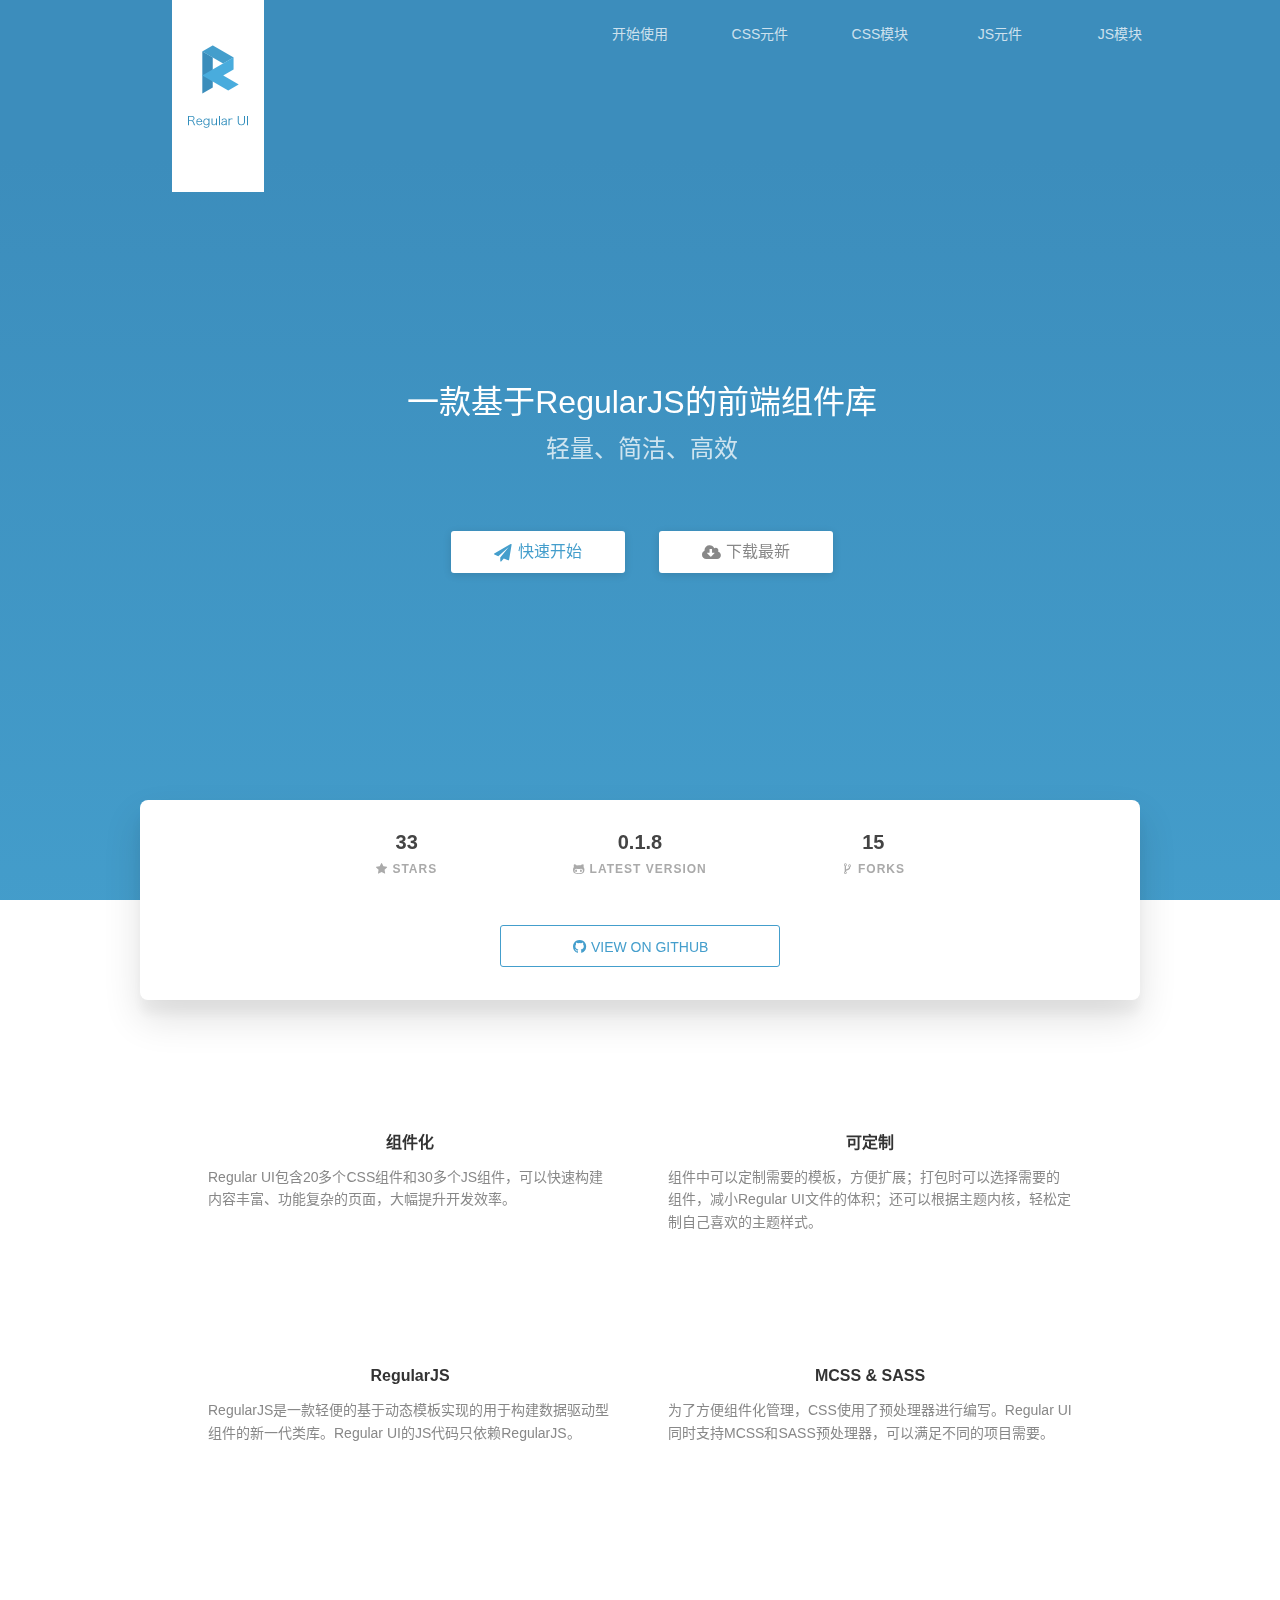
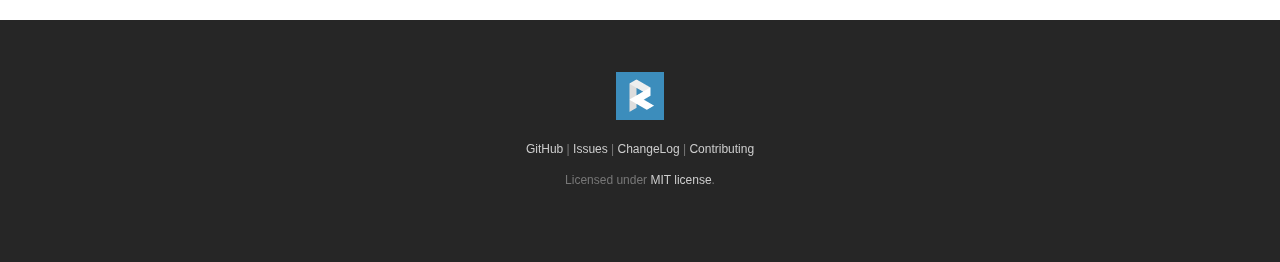
==== commit 08c72353: "[fixed] version" ====
--- a/index.html
+++ b/index.html
@@ -11,10 +11,10 @@
 <link rel="icon" href="img/favicon.ico" type="image/x-icon">
 <link rel="shortcut icon" href="img/favicon.ico" type="image/x-icon">
 <link rel="stylesheet" href="css/doc.default.min.css">
-<!--[if lt IE9]> 
-<script> 
+<!--[if lt IE9]>
+<script>
 (function() {
-    if (! 
+    if (!
     /*@cc_on!@*/
     0) return;
     var e = 'abbr, article, aside, audio, canvas, datalist, details, dialog, eventsource, figure, footer, header, hgroup, mark, menu, meter, nav, output, progress, section, time, video'.split(', ');
@@ -51,9 +51,9 @@
         </div>
         <div class="header_ft">
             <div class="g-row">
-                <a class="g-col g-col-4" target="_blank" href="https://github.com/regular-ui/regular-ui/stargazers"><div class="header_number">17</div><div class="header_label"><i class="u-icon u-icon-star"></i> Stars</div></a>
-                <a class="g-col g-col-4" target="_blank" href="https://github.com/regular-ui/regular-ui/releases/latest"><div class="header_number">0.1.7</div><div class="header_label"><i class="u-icon u-icon-github-alt"></i> Latest Version</div></a>
-                <a class="g-col g-col-4" target="_blank" href="https://github.com/regular-ui/regular-ui/network/members"><div class="header_number">7</div><div class="header_label"><i class="u-icon u-icon-code-fork"></i> Forks</div></a>
+                <a class="g-col g-col-4" target="_blank" href="https://github.com/regular-ui/regular-ui/stargazers"><div class="header_number">33</div><div class="header_label"><i class="u-icon u-icon-star"></i> Stars</div></a>
+                <a class="g-col g-col-4" target="_blank" href="https://github.com/regular-ui/regular-ui/releases/latest"><div class="header_number">0.1.8</div><div class="header_label"><i class="u-icon u-icon-github-alt"></i> Latest Version</div></a>
+                <a class="g-col g-col-4" target="_blank" href="https://github.com/regular-ui/regular-ui/network/members"><div class="header_number">15</div><div class="header_label"><i class="u-icon u-icon-code-fork"></i> Forks</div></a>
             </div>
             <div><a class="u-btn" target="_blank" href="https://github.com/regular-ui/regular-ui"><i class="u-icon u-icon-github"></i> View on GitHub</a></div>
         </div>
@@ -130,4 +130,4 @@
     </footer>
 </div>
 </body>
-</html>+</html>
--- a/css/doc.default.min.css
+++ b/css/doc.default.min.css
@@ -1 +1 @@
-.f-cb,.f-cbli li,.f-prz{zoom:1}.f-usn,.u-numberinput{-moz-user-select:none}a,pre code{background:0 0}.u-courceitem img,img{max-width:100%}.f-cb:after,.f-cbli li:after,.f-oh,.f-pre,.f-ti,svg:not(:root){overflow:hidden}hr,iframe,img,pre code{border:none}code,em{color:#d05}body,pre{color:#333}.f-pr,.f-prz,.u-btngroup>.u-btn,.u-icon-ul>li,sub,sup{position:relative}.u-btn,.u-select,button,select{text-transform:none}.u-select2 .m-listview,.u-select2 .m-treeview,.u-suggest .m-listview,.u-suggest .m-treeview{max-height:200px}.m-editor .editor_textarea:focus,.u-btn:focus,.u-btn:hover,a:active,a:focus,a:hover,input.u-check:focus,input.u-radio:focus{outline:0}.f-cb:after,.f-cbli li:after,.g-ft,.g-row:after,.m-form fieldset>.u-formitem:after,.m-form>.u-formitem:after,.m-tabs .tabs_bd,.u-calendar .calendar_bd,.u-calendar .calendar_hd:after,.u-formitem-block:after,.u-message:after,.u-select2 .dropdown_bd{clear:both}article,aside,details,figcaption,figure,footer,header,hgroup,main,nav,section,summary{display:block}audio,canvas,video{display:inline-block}[hidden]{display:none}html{font-size:100%;-webkit-text-size-adjust:100%;-ms-text-size-adjust:100%}button,html,input,select,textarea{font-family:sans-serif}body,figure,form{margin:0}b,strong{font-weight:700}hr{-moz-box-sizing:content-box;box-sizing:content-box;height:0;border-top:1px solid #f4f4f4}dl,menu,ol,p,pre,ul{margin:1em 0}code,kbd,pre,samp{font-size:1em}pre{white-space:pre;white-space:pre-wrap;word-wrap:break-word}q{quotes:none}sub,sup{font-size:75%;line-height:0;vertical-align:baseline}.f-lhn,button,input{line-height:normal}sup{top:-.5em}sub{bottom:-.25em}dd{margin:0 0 0 40px}menu,ol,ul{padding:0 0 0 40px}nav ol,nav ul{list-style:none}fieldset{border:1px solid silver;margin:0 2px;padding:.35em .625em .75em}legend{border:0;padding:0;white-space:normal}button,input,select,textarea{font-size:100%;margin:0;vertical-align:baseline}.f-vat,textarea{vertical-align:top}button,html input[type=button],input[type=reset],input[type=submit]{-webkit-appearance:button;cursor:pointer}button[disabled],html input[disabled]{cursor:default}input[type=checkbox],input[type=radio]{box-sizing:border-box;padding:0}input[type=search]{-webkit-appearance:textfield;-moz-box-sizing:content-box;-webkit-box-sizing:content-box;box-sizing:content-box}.g-col,.g-offset-1{-webkit-box-sizing:border-box;-moz-box-sizing:border-box}input[type=search]::-webkit-search-cancel-button,input[type=search]::-webkit-search-decoration{-webkit-appearance:none}button::-moz-focus-inner,input::-moz-focus-inner{border:0;padding:0}textarea{overflow:auto}table{border-collapse:collapse;border-spacing:0}.f-cb:after,.f-cbli li:after{display:inline-block;visibility:hidden;height:0;content:"."}.f-ib{display:inline-block}.f-dn{display:none}.f-db{display:block}.f-fl{float:left}.f-fr{float:right}.g-col,.u-icon-pull-left{float:left}.f-fwn{font-weight:400}.f-fwb{font-weight:700}.f-tal{text-align:left}.f-tac{text-align:center}.f-tar{text-align:right}.f-taj{text-align:justify;text-justify:inter-ideograph}.f-vam,.f-vama *{vertical-align:middle}.f-vab{vertical-align:bottom}.u-btn,.u-btngroup,img{vertical-align:middle}.f-wsn,.m-pager{word-wrap:normal;white-space:nowrap}.f-pre,.f-wwb{word-wrap:break-word;word-break:break-all}.f-pre{text-align:left;white-space:pre-wrap}.f-wwb{white-space:normal}.f-toe,.u-select2 .dropdown_hd{overflow:hidden;word-wrap:normal;white-space:nowrap;text-overflow:ellipsis}.f-usn{-webkit-user-select:none;-ms-user-select:none;-o-user-select:none;user-select:none}.u-check2,.u-numberinput{-webkit-user-select:none;-ms-user-select:none}.f-lsn,.m-crumb,.m-list,.m-listview,.m-navbar,.m-pager,.m-sidebar,.m-tabs .tabs_hd,.m-toolbar,.m-treeview .treeview_list{list-style:none;margin:0;padding:0}.f-lsi,.m-crumb,.m-navbar,.m-pager,.m-toolbar,.u-btngroup{letter-spacing:-4px}.f-lsi>*,.m-crumb>*,.m-navbar>*,.m-pager>*,.m-toolbar>*,.u-btngroup>*{letter-spacing:normal}.f-ti{text-indent:-30000px}.f-ti2{text-indent:2em}.f-tdu,.f-tdu:hover{text-decoration:underline}.f-tdn,.f-tdn:hover,a{text-decoration:none}.f-csp{cursor:pointer}.f-csd{cursor:default}.f-csh{cursor:help}.f-csm{cursor:move}.g-row{margin-right:-20px}.g-row:after,.g-row:before{display:table;content:"";line-height:0}.g-row+.g-row{margin-top:20px}.g-col{box-sizing:border-box;min-height:1px;padding-right:20px}.g-col-1{width:8.333333%}.g-offset-1{box-sizing:border-box;margin-left:8.333333%}.g-offset-2,.g-offset-3{-webkit-box-sizing:border-box;-moz-box-sizing:border-box}.g-col-2{width:16.666667%}.g-offset-2{box-sizing:border-box;margin-left:16.666667%}.g-col-3{width:25%}.g-offset-3{box-sizing:border-box;margin-left:25%}.g-offset-4,.g-offset-5{-webkit-box-sizing:border-box;-moz-box-sizing:border-box}.g-col-4{width:33.333333%}.g-offset-4{box-sizing:border-box;margin-left:33.333333%}.g-col-5{width:41.666667%}.g-offset-5{box-sizing:border-box;margin-left:41.666667%}.g-offset-6,.g-offset-7{-webkit-box-sizing:border-box;-moz-box-sizing:border-box}.g-col-6{width:50%}.g-offset-6{box-sizing:border-box;margin-left:50%}.g-col-7{width:58.333333%}.g-offset-7{box-sizing:border-box;margin-left:58.333333%}.g-offset-8,.g-offset-9{-webkit-box-sizing:border-box;-moz-box-sizing:border-box}.g-col-8{width:66.666667%}.g-offset-8{box-sizing:border-box;margin-left:66.666667%}.g-col-9{width:75%}.g-offset-9{box-sizing:border-box;margin-left:75%}.g-offset-10,.g-offset-11{-webkit-box-sizing:border-box;-moz-box-sizing:border-box}.g-col-10{width:83.333333%}.g-offset-10{box-sizing:border-box;margin-left:83.333333%}.g-col-11{width:91.666667%}.g-offset-11{box-sizing:border-box;margin-left:91.666667%}.g-offset-12,img{-webkit-box-sizing:border-box;-moz-box-sizing:border-box}.g-col-12{width:100%}.g-offset-12{box-sizing:border-box;margin-left:100%}blockquote,figure,ol>li>ol,ol>li>ul,pre code,ul>li>ol,ul>li>ul{margin:0}body{font:14px/1.6 "Microsoft YaHei","Hiragino Sans GB","WenQuanYi Micro Hei",sans-serif;background:#fff;-webkit-backface-visibility:hidden}dfn,dt{font-weight:700}address,dfn,em{font-style:normal}a{cursor:pointer;color:#3c8dbc}a:hover{text-decoration:underline}ins{text-decoration:none}code,kbd,pre,samp{font-family:"YaHei Consolas Hybrid",Consolas,"Liberation Mono",Menlo,Courier,monospace}abbr[title]{cursor:help;border-bottom:1px dotted}q:before{content:"“"}q:after{content:"”"}q q:before{content:"‘"}q q:after{content:"’"}blockquote footer{text-align:right}.u-badge,.u-btn,.u-color,.u-icon,.u-icon-fw,.u-icon-li,.u-iconstack>.u-icon{text-align:center}blockquote footer:before{content:"—— "}pre code{padding:0;font-size:inherit;color:inherit}dd{margin-left:0}img{-ms-interpolation-mode:bicubic;height:auto;box-sizing:border-box}.u-btn,.u-input,.u-select,.u-textarea{-webkit-box-sizing:border-box;-moz-box-sizing:border-box}article,aside,details,figcaption,figure,footer,header,main,nav,section,summary{display:block}audio:not([controls]){height:0;display:none}progress{vertical-align:baseline}h1,h2,h3,h4,h5,h6{margin:25px 0 15px}h1 small,h2 small,h3 small,h4 small,h5 small,h6 small{color:#777}h1{font-size:36px;line-height:42px}h2{font-size:24px;line-height:30px}h3{font-size:18px;line-height:24px}h4{font-size:16px;line-height:22px}h5{font-size:14px;line-height:20px}h6{font-size:12px;line-height:18px}ins,mark{background:#ffa;color:#444}small{font-size:80%}code,kbd,pre{font-size:12px;background:#fafafa}code{padding:0 3px}kbd{margin:0 3px;padding:2px 3px;color:#e74c3c;border-bottom:2px solid #eee}blockquote{padding:4px 16px;background:#fafafa;border-left:4px solid #eee}pre{-webkit-tab-size:4;-moz-tab-size:4;tab-size:4;overflow:auto;padding:6px 12px;border:1px solid #eee;-moz-border-radius:3px;border-radius:3px}.u-btn,.u-menu .m-listview>li{overflow:visible}::-moz-selection,::-webkit-selection,::selection{color:#fff;background:#39f}.animated{-webkit-animation-fill-mode:both;-moz-animation-fill-mode:both;animation-fill-mode:both;-webkit-animation-duration:.2s;-moz-animation-duration:.2s;animation-duration:.2s}@-webkit-keyframes fadeIn{0%{opacity:0}100%{opacity:1}}@-moz-keyframes fadeIn{0%{opacity:0}100%{opacity:1}}@-o-keyframes fadeIn{0%{opacity:0}100%{opacity:1}}@keyframes fadeIn{0%{opacity:0}100%{opacity:1}}.animated.fadeIn{-webkit-animation-name:fadeIn;-moz-animation-name:fadeIn;animation-name:fadeIn}@-webkit-keyframes fadeOut{0%{opacity:1}100%{opacity:0}}@-moz-keyframes fadeOut{0%{opacity:1}100%{opacity:0}}@-o-keyframes fadeOut{0%{opacity:1}100%{opacity:0}}@keyframes fadeOut{0%{opacity:1}100%{opacity:0}}.animated.fadeOut{-webkit-animation-name:fadeOut;-moz-animation-name:fadeOut;animation-name:fadeOut}@-webkit-keyframes bounceIn{0%{opacity:0;-webkit-transform:scale(.3)}50%{opacity:1;-webkit-transform:scale(1.05)}70%{-webkit-transform:scale(.9)}100%{-webkit-transform:scale(1)}}@-moz-keyframes bounceIn{0%{opacity:0;-moz-transform:scale(.3)}50%{opacity:1;-moz-transform:scale(1.05)}70%{-moz-transform:scale(.9)}100%{-moz-transform:scale(1)}}@-o-keyframes bounceIn{0%{opacity:0;-o-transform:scale(.3)}50%{opacity:1;-o-transform:scale(1.05)}70%{-o-transform:scale(.9)}100%{-o-transform:scale(1)}}@keyframes bounceIn{0%{opacity:0;transform:scale(.3)}50%{opacity:1;transform:scale(1.05)}70%{transform:scale(.9)}100%{transform:scale(1)}}.animated.bounceIn{-webkit-animation-name:bounceIn;-moz-animation-name:bounceIn;animation-name:bounceIn}@-webkit-keyframes bounceOut{0%{-webkit-transform:scale(1)}25%{-webkit-transform:scale(.95)}50%{opacity:1;-webkit-transform:scale(1.1)}100%{opacity:0;-webkit-transform:scale(.3)}}@-moz-keyframes bounceOut{0%{-moz-transform:scale(1)}25%{-moz-transform:scale(.95)}50%{opacity:1;-moz-transform:scale(1.1)}100%{opacity:0;-moz-transform:scale(.3)}}@-o-keyframes bounceOut{0%{-o-transform:scale(1)}25%{-o-transform:scale(.95)}50%{opacity:1;-o-transform:scale(1.1)}100%{opacity:0;-o-transform:scale(.3)}}@keyframes bounceOut{0%{transform:scale(1)}25%{transform:scale(.95)}50%{opacity:1;transform:scale(1.1)}100%{opacity:0;transform:scale(.3)}}.animated.bounceOut{-webkit-animation-name:bounceOut;-moz-animation-name:bounceOut;animation-name:bounceOut}@-webkit-keyframes fadeInX{0%{opacity:0;-webkit-transform:translateX(30px)}100%{opacity:1;-webkit-transform:translateX(0)}}@-moz-keyframes fadeInX{0%{opacity:0;-moz-transform:translateX(30px)}100%{opacity:1;-moz-transform:translateX(0)}}@-o-keyframes fadeInX{0%{opacity:0;-o-transform:translateX(30px)}100%{opacity:1;-o-transform:translateX(0)}}@keyframes fadeInX{0%{opacity:0;transform:translateX(30px)}100%{opacity:1;transform:translateX(0)}}.animated.fadeInX{-webkit-animation-name:fadeInX;-moz-animation-name:fadeInX;animation-name:fadeInX}@-webkit-keyframes fadeInY{0%{opacity:0;-webkit-transform:translateY(-10px)}100%{opacity:1;-webkit-transform:translateY(0)}}@-moz-keyframes fadeInY{0%{opacity:0;-moz-transform:translateY(-10px)}100%{opacity:1;-moz-transform:translateY(0)}}@-o-keyframes fadeInY{0%{opacity:0;-o-transform:translateY(-10px)}100%{opacity:1;-o-transform:translateY(0)}}@keyframes fadeInY{0%{opacity:0;transform:translateY(-10px)}100%{opacity:1;transform:translateY(0)}}.animated.fadeInY{-webkit-animation-name:fadeInY;-moz-animation-name:fadeInY;animation-name:fadeInY}@-webkit-keyframes fadeOutY{0%{opacity:1;-webkit-transform:translateY(0)}100%{opacity:0;-webkit-transform:translateY(-10px)}}@-moz-keyframes fadeOutY{0%{opacity:1;-moz-transform:translateY(0)}100%{opacity:0;-moz-transform:translateY(-10px)}}@-o-keyframes fadeOutY{0%{opacity:1;-o-transform:translateY(0)}100%{opacity:0;-o-transform:translateY(-10px)}}@keyframes fadeOutY{0%{opacity:1;transform:translateY(0)}100%{opacity:0;transform:translateY(-10px)}}.animated.fadeOutY{-webkit-animation-name:fadeOutY;-moz-animation-name:fadeOutY;animation-name:fadeOutY}@-webkit-keyframes pulse{0%,100%{-webkit-transform:scale(1)}50%{-webkit-transform:scale(1.1)}}@-moz-keyframes pulse{0%,100%{-moz-transform:scale(1)}50%{-moz-transform:scale(1.1)}}@-o-keyframes pulse{0%,100%{-o-transform:scale(1)}50%{-o-transform:scale(1.1)}}@keyframes pulse{0%,100%{transform:scale(1)}50%{transform:scale(1.1)}}.animated.pulse{-webkit-animation-name:pulse;-moz-animation-name:pulse;animation-name:pulse}.u-btn{-webkit-appearance:none;margin:0;font:inherit;text-decoration:none;cursor:pointer;box-sizing:border-box;display:inline-block;padding:0 12px;height:34px;line-height:34px;background:#f4f4f4;color:#444;border:1px solid #ddd;-moz-border-radius:3px;border-radius:3px}.u-icon.pull-left,.u-icon.u-icon-pull-left{margin-right:.3em}.u-btn:focus,.u-btn:hover{text-decoration:none;background:#e5e5e5;border:1px solid #adadad}.u-btn-block{display:block;width:100%}.u-btn.z-act,.u-btn:active{background:#e5e5e5;-webkit-box-shadow:inset 0 3px 5px rgba(0,0,0,.125);box-shadow:inset 0 3px 5px rgba(0,0,0,.125)}.u-btn.z-dis,.u-btn:disabled,.u-dropdown.z-dis .dropdown_hd>.u-btn{cursor:not-allowed;background:#fff;border:1px solid #ccc;filter:alpha(opacity=65);opacity:.65;-webkit-box-shadow:none;box-shadow:none}.u-btn-xs{padding:0 5px;height:22px;line-height:22px;font-size:10px}.u-btn-sm{padding:0 10px;height:30px;line-height:30px;font-size:12px}.u-btn-lg{padding:0 16px;height:38px;line-height:38px;font-size:16px}.u-btn-xl{padding:0 20px;height:46px;line-height:46px;font-size:18px}.u-btn-primary{background:#3c8dbc;color:#fff;border:1px solid #367fa9}.u-btn-primary.z-act,.u-btn-primary:active,.u-btn-primary:focus,.u-btn-primary:hover{background:#367fa9;color:#fff;border:1px solid #367fa9}.u-btn-primary.z-dis,.u-btn-primary:disabled{background:#3c8dbc;color:#fff;border:1px solid #367fa9}.u-btn-info{background:#00c0ef;color:#fff;border:1px solid #00acd6}.u-btn-info.z-act,.u-btn-info:active,.u-btn-info:focus,.u-btn-info:hover{background:#00acd6;color:#fff;border:1px solid #00acd6}.u-btn-info.z-dis,.u-btn-info:disabled{background:#00c0ef;color:#fff;border:1px solid #00acd6}.u-btn-success{background:#00a65a;color:#fff;border:1px solid #008d4c}.u-btn-success.z-act,.u-btn-success:active,.u-btn-success:focus,.u-btn-success:hover{background:#008d4c;color:#fff;border:1px solid #008d4c}.u-btn-success.z-dis,.u-btn-success:disabled{background:#00a65a;color:#fff;border:1px solid #008d4c}.u-btn-warning{background:#f39c12;color:#fff;border:1px solid #e08e0b}.u-btn-warning.z-act,.u-btn-warning:active,.u-btn-warning:focus,.u-btn-warning:hover{background:#e08e0b;color:#fff;border:1px solid #e08e0b}.u-btn-warning.z-dis,.u-btn-warning:disabled{background:#f39c12;color:#fff;border:1px solid #e08e0b}.u-btn-error{background:#dd4b39;color:#fff;border:1px solid #d73925}.u-btn-error.z-act,.u-btn-error:active,.u-btn-error:focus,.u-btn-error:hover{background:#d73925;color:#fff;border:1px solid #d73925}.u-btn-error.z-dis,.u-btn-error:disabled{background:#dd4b39;color:#fff;border:1px solid #d73925}.u-btngroup{display:inline-block;white-space:nowrap}.u-btngroup>.u-btn.z-act,.u-btngroup>.u-btn:active,.u-btngroup>.u-btn:focus,.u-btngroup>.u-btn:hover{z-index:2}.u-btngroup-horizontal>.u-btn+.u-btn{margin-left:-1px}.u-btngroup-horizontal>.u-btn:not(:first-child):not(:last-child){-moz-border-radius:0;border-radius:0}.u-btngroup-horizontal>.u-btn:first-child:not(:last-child){-moz-border-top-right-radius:0;border-top-right-radius:0;-moz-border-bottom-right-radius:0;border-bottom-right-radius:0}.u-btngroup-horizontal>.u-btn:last-child:not(:first-child){-moz-border-top-left-radius:0;border-top-left-radius:0;-moz-border-bottom-left-radius:0;border-bottom-left-radius:0}.u-btngroup-vertical>.u-btn{display:block;width:100%}.u-color,.u-icon,.u-icon-stack,.u-iconstack{display:inline-block}.u-btngroup-vertical>.u-btn+.u-btn{margin-top:-1px}.u-btngroup-vertical>.u-btn:not(:first-child):not(:last-child){-moz-border-radius:0;border-radius:0}.u-btngroup-vertical>.u-btn:first-child:not(:last-child){-moz-border-bottom-left-radius:0;border-bottom-left-radius:0;-moz-border-bottom-right-radius:0;border-bottom-right-radius:0}.u-btngroup-vertical>.u-btn:last-child:not(:first-child){-moz-border-top-left-radius:0;border-top-left-radius:0;-moz-border-top-right-radius:0;border-top-right-radius:0}@font-face{font-family:FontAwesome;src:url(../fonts/fontawesome-webfont.eot?v=4.4.0);src:url(../fonts/fontawesome-webfont.eot?#iefix&v=4.4.0) format("embedded-opentype"),url(../fonts/fontawesome-webfont.woff2?v=4.4.0) format("woff2"),url(../fonts/fontawesome-webfont.woff?v=4.4.0) format("woff"),url(../fonts/fontawesome-webfont.ttf?v=4.4.0) format("truetype"),url(../fonts/fontawesome-webfont.svg?v=4.4.0#fontawesomeregular) format("svg");font-weight:400;font-style:normal}.u-icon{font:normal normal normal 14px/1 FontAwesome;font-size:inherit;text-rendering:auto;-webkit-font-smoothing:antialiased;-moz-osx-font-smoothing:grayscale}.u-icon-lg{font-size:1.333333em;line-height:.75em;vertical-align:-15%}.u-color,.u-icon-stack,.u-iconstack,.u-message .message_icon{vertical-align:middle}.u-icon-2x{font-size:2em}.u-icon-3x{font-size:3em}.u-icon-4x{font-size:4em}.u-icon-5x{font-size:5em}.u-icon-fw{width:1.285714em}.u-icon-ul{padding-left:0;margin-left:2.142857em;list-style-type:none}.u-icon.pull-right,.u-icon.u-icon-pull-right{margin-left:.3em}.u-icon-li{position:absolute;left:-2.142857em;width:2.142857em;top:.142857em}.u-icon-li.u-icon-lg{left:-1.857143em}.u-icon-border{padding:.2em .25em .15em;border:.08em solid #eee;border-radius:.1em}.pull-right,.u-icon-pull-right{float:right}.pull-left{float:left}.u-icon-spin{-webkit-animation:fa-spin 2s infinite linear;animation:fa-spin 2s infinite linear}.u-icon-pulse{-webkit-animation:fa-spin 1s infinite steps(8);animation:fa-spin 1s infinite steps(8)}@-webkit-keyframes fa-spin{0%{-webkit-transform:rotate(0);transform:rotate(0)}100%{-webkit-transform:rotate(359deg);transform:rotate(359deg)}}@keyframes fa-spin{0%{-webkit-transform:rotate(0);transform:rotate(0)}100%{-webkit-transform:rotate(359deg);transform:rotate(359deg)}}.u-icon-rotate-90{-webkit-transform:rotate(90deg);-ms-transform:rotate(90deg);transform:rotate(90deg)}.u-icon-rotate-180{-webkit-transform:rotate(180deg);-ms-transform:rotate(180deg);transform:rotate(180deg)}.u-icon-rotate-270{-webkit-transform:rotate(270deg);-ms-transform:rotate(270deg);transform:rotate(270deg)}.u-icon-flip-horizontal{-webkit-transform:scale(-1,1);-ms-transform:scale(-1,1);transform:scale(-1,1)}.u-icon-flip-vertical{-webkit-transform:scale(1,-1);-ms-transform:scale(1,-1);transform:scale(1,-1)}.u-icon-stack{position:relative;width:2em;height:2em;line-height:2em}.u-icon,.u-icon-stack-1x{line-height:inherit}.u-icon-stack-1x,.u-icon-stack-2x{position:absolute;left:0;width:100%;text-align:center}.u-icon-stack-2x{font-size:2em}.u-icon-inverse{color:#fff}.u-icon-glass:before{content:"\f000"}.u-icon-music:before{content:"\f001"}.u-icon-search:before{content:"\f002"}.u-icon-envelope-o:before{content:"\f003"}.u-icon-heart:before{content:"\f004"}.u-icon-star:before{content:"\f005"}.u-icon-star-o:before{content:"\f006"}.u-icon-user:before{content:"\f007"}.u-icon-film:before{content:"\f008"}.u-icon-th-large:before{content:"\f009"}.u-icon-th:before{content:"\f00a"}.u-icon-th-list:before{content:"\f00b"}.u-icon-check:before{content:"\f00c"}.u-icon-close:before,.u-icon-remove:before,.u-icon-times:before{content:"\f00d"}.u-icon-search-plus:before{content:"\f00e"}.u-icon-search-minus:before{content:"\f010"}.u-icon-power-off:before{content:"\f011"}.u-icon-signal:before{content:"\f012"}.u-icon-cog:before,.u-icon-gear:before{content:"\f013"}.u-icon-trash-o:before{content:"\f014"}.u-icon-home:before{content:"\f015"}.u-icon-file-o:before{content:"\f016"}.u-icon-clock-o:before{content:"\f017"}.u-icon-road:before{content:"\f018"}.u-icon-download:before{content:"\f019"}.u-icon-arrow-circle-o-down:before{content:"\f01a"}.u-icon-arrow-circle-o-up:before{content:"\f01b"}.u-icon-inbox:before{content:"\f01c"}.u-icon-play-circle-o:before{content:"\f01d"}.u-icon-repeat:before,.u-icon-rotate-right:before{content:"\f01e"}.u-icon-refresh:before{content:"\f021"}.u-icon-list-alt:before{content:"\f022"}.u-icon-lock:before{content:"\f023"}.u-icon-flag:before{content:"\f024"}.u-icon-headphones:before{content:"\f025"}.u-icon-volume-off:before{content:"\f026"}.u-icon-volume-down:before{content:"\f027"}.u-icon-volume-up:before{content:"\f028"}.u-icon-qrcode:before{content:"\f029"}.u-icon-barcode:before{content:"\f02a"}.u-icon-tag:before{content:"\f02b"}.u-icon-tags:before{content:"\f02c"}.u-icon-book:before{content:"\f02d"}.u-icon-bookmark:before{content:"\f02e"}.u-icon-print:before{content:"\f02f"}.u-icon-camera:before{content:"\f030"}.u-icon-font:before{content:"\f031"}.u-icon-bold:before{content:"\f032"}.u-icon-italic:before{content:"\f033"}.u-icon-text-height:before{content:"\f034"}.u-icon-text-width:before{content:"\f035"}.u-icon-align-left:before{content:"\f036"}.u-icon-align-center:before{content:"\f037"}.u-icon-align-right:before{content:"\f038"}.u-icon-align-justify:before{content:"\f039"}.u-icon-list:before{content:"\f03a"}.u-icon-dedent:before,.u-icon-outdent:before{content:"\f03b"}.u-icon-indent:before{content:"\f03c"}.u-icon-video-camera:before{content:"\f03d"}.u-icon-image:before,.u-icon-photo:before,.u-icon-picture-o:before{content:"\f03e"}.u-icon-pencil:before{content:"\f040"}.u-icon-map-marker:before{content:"\f041"}.u-icon-adjust:before{content:"\f042"}.u-icon-tint:before{content:"\f043"}.u-icon-edit:before,.u-icon-pencil-square-o:before{content:"\f044"}.u-icon-share-square-o:before{content:"\f045"}.u-icon-check-square-o:before{content:"\f046"}.u-icon-arrows:before{content:"\f047"}.u-icon-step-backward:before{content:"\f048"}.u-icon-fast-backward:before{content:"\f049"}.u-icon-backward:before{content:"\f04a"}.u-icon-play:before{content:"\f04b"}.u-icon-pause:before{content:"\f04c"}.u-icon-stop:before{content:"\f04d"}.u-icon-forward:before{content:"\f04e"}.u-icon-fast-forward:before{content:"\f050"}.u-icon-step-forward:before{content:"\f051"}.u-icon-eject:before{content:"\f052"}.u-icon-chevron-left:before{content:"\f053"}.u-icon-chevron-right:before{content:"\f054"}.u-icon-plus-circle:before{content:"\f055"}.u-icon-minus-circle:before{content:"\f056"}.u-icon-times-circle:before{content:"\f057"}.u-icon-check-circle:before{content:"\f058"}.u-icon-question-circle:before{content:"\f059"}.u-icon-info-circle:before{content:"\f05a"}.u-icon-crosshairs:before{content:"\f05b"}.u-icon-times-circle-o:before{content:"\f05c"}.u-icon-check-circle-o:before{content:"\f05d"}.u-icon-ban:before{content:"\f05e"}.u-icon-arrow-left:before{content:"\f060"}.u-icon-arrow-right:before{content:"\f061"}.u-icon-arrow-up:before{content:"\f062"}.u-icon-arrow-down:before{content:"\f063"}.u-icon-mail-forward:before,.u-icon-share:before{content:"\f064"}.u-icon-expand:before{content:"\f065"}.u-icon-compress:before{content:"\f066"}.u-icon-plus:before{content:"\f067"}.u-icon-minus:before{content:"\f068"}.u-icon-asterisk:before{content:"\f069"}.u-icon-exclamation-circle:before{content:"\f06a"}.u-icon-gift:before{content:"\f06b"}.u-icon-leaf:before{content:"\f06c"}.u-icon-fire:before{content:"\f06d"}.u-icon-eye:before{content:"\f06e"}.u-icon-eye-slash:before{content:"\f070"}.u-icon-exclamation-triangle:before,.u-icon-warning:before{content:"\f071"}.u-icon-plane:before{content:"\f072"}.u-icon-calendar:before{content:"\f073"}.u-icon-random:before{content:"\f074"}.u-icon-comment:before{content:"\f075"}.u-icon-magnet:before{content:"\f076"}.u-icon-chevron-up:before{content:"\f077"}.u-icon-chevron-down:before{content:"\f078"}.u-icon-retweet:before{content:"\f079"}.u-icon-shopping-cart:before{content:"\f07a"}.u-icon-folder:before{content:"\f07b"}.u-icon-folder-open:before{content:"\f07c"}.u-icon-arrows-v:before{content:"\f07d"}.u-icon-arrows-h:before{content:"\f07e"}.u-icon-bar-chart-o:before,.u-icon-bar-chart:before{content:"\f080"}.u-icon-twitter-square:before{content:"\f081"}.u-icon-facebook-square:before{content:"\f082"}.u-icon-camera-retro:before{content:"\f083"}.u-icon-key:before{content:"\f084"}.u-icon-cogs:before,.u-icon-gears:before{content:"\f085"}.u-icon-comments:before{content:"\f086"}.u-icon-thumbs-o-up:before{content:"\f087"}.u-icon-thumbs-o-down:before{content:"\f088"}.u-icon-star-half:before{content:"\f089"}.u-icon-heart-o:before{content:"\f08a"}.u-icon-sign-out:before{content:"\f08b"}.u-icon-linkedin-square:before{content:"\f08c"}.u-icon-thumb-tack:before{content:"\f08d"}.u-icon-external-link:before{content:"\f08e"}.u-icon-sign-in:before{content:"\f090"}.u-icon-trophy:before{content:"\f091"}.u-icon-github-square:before{content:"\f092"}.u-icon-upload:before{content:"\f093"}.u-icon-lemon-o:before{content:"\f094"}.u-icon-phone:before{content:"\f095"}.u-icon-square-o:before{content:"\f096"}.u-icon-bookmark-o:before{content:"\f097"}.u-icon-phone-square:before{content:"\f098"}.u-icon-twitter:before{content:"\f099"}.u-icon-facebook-f:before,.u-icon-facebook:before{content:"\f09a"}.u-icon-github:before{content:"\f09b"}.u-icon-unlock:before{content:"\f09c"}.u-icon-credit-card:before{content:"\f09d"}.u-icon-feed:before,.u-icon-rss:before{content:"\f09e"}.u-icon-hdd-o:before{content:"\f0a0"}.u-icon-bullhorn:before{content:"\f0a1"}.u-icon-bell:before{content:"\f0f3"}.u-icon-certificate:before{content:"\f0a3"}.u-icon-hand-o-right:before{content:"\f0a4"}.u-icon-hand-o-left:before{content:"\f0a5"}.u-icon-hand-o-up:before{content:"\f0a6"}.u-icon-hand-o-down:before{content:"\f0a7"}.u-icon-arrow-circle-left:before{content:"\f0a8"}.u-icon-arrow-circle-right:before{content:"\f0a9"}.u-icon-arrow-circle-up:before{content:"\f0aa"}.u-icon-arrow-circle-down:before{content:"\f0ab"}.u-icon-globe:before{content:"\f0ac"}.u-icon-wrench:before{content:"\f0ad"}.u-icon-tasks:before{content:"\f0ae"}.u-icon-filter:before{content:"\f0b0"}.u-icon-briefcase:before{content:"\f0b1"}.u-icon-arrows-alt:before{content:"\f0b2"}.u-icon-group:before,.u-icon-users:before{content:"\f0c0"}.u-icon-chain:before,.u-icon-link:before{content:"\f0c1"}.u-icon-cloud:before{content:"\f0c2"}.u-icon-flask:before{content:"\f0c3"}.u-icon-cut:before,.u-icon-scissors:before{content:"\f0c4"}.u-icon-copy:before,.u-icon-files-o:before{content:"\f0c5"}.u-icon-paperclip:before{content:"\f0c6"}.u-icon-floppy-o:before,.u-icon-save:before{content:"\f0c7"}.u-icon-square:before{content:"\f0c8"}.u-icon-bars:before,.u-icon-navicon:before,.u-icon-reorder:before{content:"\f0c9"}.u-icon-list-ul:before{content:"\f0ca"}.u-icon-list-ol:before{content:"\f0cb"}.u-icon-strikethrough:before{content:"\f0cc"}.u-icon-underline:before{content:"\f0cd"}.u-icon-table:before{content:"\f0ce"}.u-icon-magic:before{content:"\f0d0"}.u-icon-truck:before{content:"\f0d1"}.u-icon-pinterest:before{content:"\f0d2"}.u-icon-pinterest-square:before{content:"\f0d3"}.u-icon-google-plus-square:before{content:"\f0d4"}.u-icon-google-plus:before{content:"\f0d5"}.u-icon-money:before{content:"\f0d6"}.u-icon-caret-down:before{content:"\f0d7"}.u-icon-caret-up:before{content:"\f0d8"}.u-icon-caret-left:before{content:"\f0d9"}.u-icon-caret-right:before{content:"\f0da"}.u-icon-columns:before{content:"\f0db"}.u-icon-sort:before,.u-icon-unsorted:before{content:"\f0dc"}.u-icon-sort-desc:before,.u-icon-sort-down:before{content:"\f0dd"}.u-icon-sort-asc:before,.u-icon-sort-up:before{content:"\f0de"}.u-icon-envelope:before{content:"\f0e0"}.u-icon-linkedin:before{content:"\f0e1"}.u-icon-rotate-left:before,.u-icon-undo:before{content:"\f0e2"}.u-icon-gavel:before,.u-icon-legal:before{content:"\f0e3"}.u-icon-dashboard:before,.u-icon-tachometer:before{content:"\f0e4"}.u-icon-comment-o:before{content:"\f0e5"}.u-icon-comments-o:before{content:"\f0e6"}.u-icon-bolt:before,.u-icon-flash:before{content:"\f0e7"}.u-icon-sitemap:before{content:"\f0e8"}.u-icon-umbrella:before{content:"\f0e9"}.u-icon-clipboard:before,.u-icon-paste:before{content:"\f0ea"}.u-icon-lightbulb-o:before{content:"\f0eb"}.u-icon-exchange:before{content:"\f0ec"}.u-icon-cloud-download:before{content:"\f0ed"}.u-icon-cloud-upload:before{content:"\f0ee"}.u-icon-user-md:before{content:"\f0f0"}.u-icon-stethoscope:before{content:"\f0f1"}.u-icon-suitcase:before{content:"\f0f2"}.u-icon-bell-o:before{content:"\f0a2"}.u-icon-coffee:before{content:"\f0f4"}.u-icon-cutlery:before{content:"\f0f5"}.u-icon-file-text-o:before{content:"\f0f6"}.u-icon-building-o:before{content:"\f0f7"}.u-icon-hospital-o:before{content:"\f0f8"}.u-icon-ambulance:before{content:"\f0f9"}.u-icon-medkit:before{content:"\f0fa"}.u-icon-fighter-jet:before{content:"\f0fb"}.u-icon-beer:before{content:"\f0fc"}.u-icon-h-square:before{content:"\f0fd"}.u-icon-plus-square:before{content:"\f0fe"}.u-icon-angle-double-left:before{content:"\f100"}.u-icon-angle-double-right:before{content:"\f101"}.u-icon-angle-double-up:before{content:"\f102"}.u-icon-angle-double-down:before{content:"\f103"}.u-icon-angle-left:before{content:"\f104"}.u-icon-angle-right:before{content:"\f105"}.u-icon-angle-up:before{content:"\f106"}.u-icon-angle-down:before{content:"\f107"}.u-icon-desktop:before{content:"\f108"}.u-icon-laptop:before{content:"\f109"}.u-icon-tablet:before{content:"\f10a"}.u-icon-mobile-phone:before,.u-icon-mobile:before{content:"\f10b"}.u-icon-circle-o:before{content:"\f10c"}.u-icon-quote-left:before{content:"\f10d"}.u-icon-quote-right:before{content:"\f10e"}.u-icon-spinner:before{content:"\f110"}.u-icon-circle:before{content:"\f111"}.u-icon-mail-reply:before,.u-icon-reply:before{content:"\f112"}.u-icon-github-alt:before{content:"\f113"}.u-icon-folder-o:before{content:"\f114"}.u-icon-folder-open-o:before{content:"\f115"}.u-icon-smile-o:before{content:"\f118"}.u-icon-frown-o:before{content:"\f119"}.u-icon-meh-o:before{content:"\f11a"}.u-icon-gamepad:before{content:"\f11b"}.u-icon-keyboard-o:before{content:"\f11c"}.u-icon-flag-o:before{content:"\f11d"}.u-icon-flag-checkered:before{content:"\f11e"}.u-icon-terminal:before{content:"\f120"}.u-icon-code:before{content:"\f121"}.u-icon-mail-reply-all:before,.u-icon-reply-all:before{content:"\f122"}.u-icon-star-half-empty:before,.u-icon-star-half-full:before,.u-icon-star-half-o:before{content:"\f123"}.u-icon-location-arrow:before{content:"\f124"}.u-icon-crop:before{content:"\f125"}.u-icon-code-fork:before{content:"\f126"}.u-icon-chain-broken:before,.u-icon-unlink:before{content:"\f127"}.u-icon-question:before{content:"\f128"}.u-icon-info:before{content:"\f129"}.u-icon-exclamation:before{content:"\f12a"}.u-icon-superscript:before{content:"\f12b"}.u-icon-subscript:before{content:"\f12c"}.u-icon-eraser:before{content:"\f12d"}.u-icon-puzzle-piece:before{content:"\f12e"}.u-icon-microphone:before{content:"\f130"}.u-icon-microphone-slash:before{content:"\f131"}.u-icon-shield:before{content:"\f132"}.u-icon-calendar-o:before{content:"\f133"}.u-icon-fire-extinguisher:before{content:"\f134"}.u-icon-rocket:before{content:"\f135"}.u-icon-maxcdn:before{content:"\f136"}.u-icon-chevron-circle-left:before{content:"\f137"}.u-icon-chevron-circle-right:before{content:"\f138"}.u-icon-chevron-circle-up:before{content:"\f139"}.u-icon-chevron-circle-down:before{content:"\f13a"}.u-icon-html5:before{content:"\f13b"}.u-icon-css3:before{content:"\f13c"}.u-icon-anchor:before{content:"\f13d"}.u-icon-unlock-alt:before{content:"\f13e"}.u-icon-bullseye:before{content:"\f140"}.u-icon-ellipsis-h:before{content:"\f141"}.u-icon-ellipsis-v:before{content:"\f142"}.u-icon-rss-square:before{content:"\f143"}.u-icon-play-circle:before{content:"\f144"}.u-icon-ticket:before{content:"\f145"}.u-icon-minus-square:before{content:"\f146"}.u-icon-minus-square-o:before{content:"\f147"}.u-icon-level-up:before{content:"\f148"}.u-icon-level-down:before{content:"\f149"}.u-icon-check-square:before{content:"\f14a"}.u-icon-pencil-square:before{content:"\f14b"}.u-icon-external-link-square:before{content:"\f14c"}.u-icon-share-square:before{content:"\f14d"}.u-icon-compass:before{content:"\f14e"}.u-icon-caret-square-o-down:before,.u-icon-toggle-down:before{content:"\f150"}.u-icon-caret-square-o-up:before,.u-icon-toggle-up:before{content:"\f151"}.u-icon-caret-square-o-right:before,.u-icon-toggle-right:before{content:"\f152"}.u-icon-eur:before,.u-icon-euro:before{content:"\f153"}.u-icon-gbp:before{content:"\f154"}.u-icon-dollar:before,.u-icon-usd:before{content:"\f155"}.u-icon-inr:before,.u-icon-rupee:before{content:"\f156"}.u-icon-cny:before,.u-icon-jpy:before,.u-icon-rmb:before,.u-icon-yen:before{content:"\f157"}.u-icon-rouble:before,.u-icon-rub:before,.u-icon-ruble:before{content:"\f158"}.u-icon-krw:before,.u-icon-won:before{content:"\f159"}.u-icon-bitcoin:before,.u-icon-btc:before{content:"\f15a"}.u-icon-file:before{content:"\f15b"}.u-icon-file-text:before{content:"\f15c"}.u-icon-sort-alpha-asc:before{content:"\f15d"}.u-icon-sort-alpha-desc:before{content:"\f15e"}.u-icon-sort-amount-asc:before{content:"\f160"}.u-icon-sort-amount-desc:before{content:"\f161"}.u-icon-sort-numeric-asc:before{content:"\f162"}.u-icon-sort-numeric-desc:before{content:"\f163"}.u-icon-thumbs-up:before{content:"\f164"}.u-icon-thumbs-down:before{content:"\f165"}.u-icon-youtube-square:before{content:"\f166"}.u-icon-youtube:before{content:"\f167"}.u-icon-xing:before{content:"\f168"}.u-icon-xing-square:before{content:"\f169"}.u-icon-youtube-play:before{content:"\f16a"}.u-icon-dropbox:before{content:"\f16b"}.u-icon-stack-overflow:before{content:"\f16c"}.u-icon-instagram:before{content:"\f16d"}.u-icon-flickr:before{content:"\f16e"}.u-icon-adn:before{content:"\f170"}.u-icon-bitbucket:before{content:"\f171"}.u-icon-bitbucket-square:before{content:"\f172"}.u-icon-tumblr:before{content:"\f173"}.u-icon-tumblr-square:before{content:"\f174"}.u-icon-long-arrow-down:before{content:"\f175"}.u-icon-long-arrow-up:before{content:"\f176"}.u-icon-long-arrow-left:before{content:"\f177"}.u-icon-long-arrow-right:before{content:"\f178"}.u-icon-apple:before{content:"\f179"}.u-icon-windows:before{content:"\f17a"}.u-icon-android:before{content:"\f17b"}.u-icon-linux:before{content:"\f17c"}.u-icon-dribbble:before{content:"\f17d"}.u-icon-skype:before{content:"\f17e"}.u-icon-foursquare:before{content:"\f180"}.u-icon-trello:before{content:"\f181"}.u-icon-female:before{content:"\f182"}.u-icon-male:before{content:"\f183"}.u-icon-gittip:before,.u-icon-gratipay:before{content:"\f184"}.u-icon-sun-o:before{content:"\f185"}.u-icon-moon-o:before{content:"\f186"}.u-icon-archive:before{content:"\f187"}.u-icon-bug:before{content:"\f188"}.u-icon-vk:before{content:"\f189"}.u-icon-weibo:before{content:"\f18a"}.u-icon-renren:before{content:"\f18b"}.u-icon-pagelines:before{content:"\f18c"}.u-icon-stack-exchange:before{content:"\f18d"}.u-icon-arrow-circle-o-right:before{content:"\f18e"}.u-icon-arrow-circle-o-left:before{content:"\f190"}.u-icon-caret-square-o-left:before,.u-icon-toggle-left:before{content:"\f191"}.u-icon-dot-circle-o:before{content:"\f192"}.u-icon-wheelchair:before{content:"\f193"}.u-icon-vimeo-square:before{content:"\f194"}.u-icon-try:before,.u-icon-turkish-lira:before{content:"\f195"}.u-icon-plus-square-o:before{content:"\f196"}.u-icon-space-shuttle:before{content:"\f197"}.u-icon-slack:before{content:"\f198"}.u-icon-envelope-square:before{content:"\f199"}.u-icon-wordpress:before{content:"\f19a"}.u-icon-openid:before{content:"\f19b"}.u-icon-bank:before,.u-icon-institution:before,.u-icon-university:before{content:"\f19c"}.u-icon-graduation-cap:before,.u-icon-mortar-board:before{content:"\f19d"}.u-icon-yahoo:before{content:"\f19e"}.u-icon-google:before{content:"\f1a0"}.u-icon-reddit:before{content:"\f1a1"}.u-icon-reddit-square:before{content:"\f1a2"}.u-icon-stumbleupon-circle:before{content:"\f1a3"}.u-icon-stumbleupon:before{content:"\f1a4"}.u-icon-delicious:before{content:"\f1a5"}.u-icon-digg:before{content:"\f1a6"}.u-icon-pied-piper:before{content:"\f1a7"}.u-icon-pied-piper-alt:before{content:"\f1a8"}.u-icon-drupal:before{content:"\f1a9"}.u-icon-joomla:before{content:"\f1aa"}.u-icon-language:before{content:"\f1ab"}.u-icon-fax:before{content:"\f1ac"}.u-icon-building:before{content:"\f1ad"}.u-icon-child:before{content:"\f1ae"}.u-icon-paw:before{content:"\f1b0"}.u-icon-spoon:before{content:"\f1b1"}.u-icon-cube:before{content:"\f1b2"}.u-icon-cubes:before{content:"\f1b3"}.u-icon-behance:before{content:"\f1b4"}.u-icon-behance-square:before{content:"\f1b5"}.u-icon-steam:before{content:"\f1b6"}.u-icon-steam-square:before{content:"\f1b7"}.u-icon-recycle:before{content:"\f1b8"}.u-icon-automobile:before,.u-icon-car:before{content:"\f1b9"}.u-icon-cab:before,.u-icon-taxi:before{content:"\f1ba"}.u-icon-tree:before{content:"\f1bb"}.u-icon-spotify:before{content:"\f1bc"}.u-icon-deviantart:before{content:"\f1bd"}.u-icon-soundcloud:before{content:"\f1be"}.u-icon-database:before{content:"\f1c0"}.u-icon-file-pdf-o:before{content:"\f1c1"}.u-icon-file-word-o:before{content:"\f1c2"}.u-icon-file-excel-o:before{content:"\f1c3"}.u-icon-file-powerpoint-o:before{content:"\f1c4"}.u-icon-file-image-o:before,.u-icon-file-photo-o:before,.u-icon-file-picture-o:before{content:"\f1c5"}.u-icon-file-archive-o:before,.u-icon-file-zip-o:before{content:"\f1c6"}.u-icon-file-audio-o:before,.u-icon-file-sound-o:before{content:"\f1c7"}.u-icon-file-movie-o:before,.u-icon-file-video-o:before{content:"\f1c8"}.u-icon-file-code-o:before{content:"\f1c9"}.u-icon-vine:before{content:"\f1ca"}.u-icon-codepen:before{content:"\f1cb"}.u-icon-jsfiddle:before{content:"\f1cc"}.u-icon-life-bouy:before,.u-icon-life-buoy:before,.u-icon-life-ring:before,.u-icon-life-saver:before,.u-icon-support:before{content:"\f1cd"}.u-icon-circle-o-notch:before{content:"\f1ce"}.u-icon-ra:before,.u-icon-rebel:before{content:"\f1d0"}.u-icon-empire:before,.u-icon-ge:before{content:"\f1d1"}.u-icon-git-square:before{content:"\f1d2"}.u-icon-git:before{content:"\f1d3"}.u-icon-hacker-news:before,.u-icon-y-combinator-square:before,.u-icon-yc-square:before{content:"\f1d4"}.u-icon-tencent-weibo:before{content:"\f1d5"}.u-icon-qq:before{content:"\f1d6"}.u-icon-wechat:before,.u-icon-weixin:before{content:"\f1d7"}.u-icon-paper-plane:before,.u-icon-send:before{content:"\f1d8"}.u-icon-paper-plane-o:before,.u-icon-send-o:before{content:"\f1d9"}.u-icon-history:before{content:"\f1da"}.u-icon-circle-thin:before{content:"\f1db"}.u-icon-header:before{content:"\f1dc"}.u-icon-paragraph:before{content:"\f1dd"}.u-icon-sliders:before{content:"\f1de"}.u-icon-share-alt:before{content:"\f1e0"}.u-icon-share-alt-square:before{content:"\f1e1"}.u-icon-bomb:before{content:"\f1e2"}.u-icon-futbol-o:before,.u-icon-soccer-ball-o:before{content:"\f1e3"}.u-icon-tty:before{content:"\f1e4"}.u-icon-binoculars:before{content:"\f1e5"}.u-icon-plug:before{content:"\f1e6"}.u-icon-slideshare:before{content:"\f1e7"}.u-icon-twitch:before{content:"\f1e8"}.u-icon-yelp:before{content:"\f1e9"}.u-icon-newspaper-o:before{content:"\f1ea"}.u-icon-wifi:before{content:"\f1eb"}.u-icon-calculator:before{content:"\f1ec"}.u-icon-paypal:before{content:"\f1ed"}.u-icon-google-wallet:before{content:"\f1ee"}.u-icon-cc-visa:before{content:"\f1f0"}.u-icon-cc-mastercard:before{content:"\f1f1"}.u-icon-cc-discover:before{content:"\f1f2"}.u-icon-cc-amex:before{content:"\f1f3"}.u-icon-cc-paypal:before{content:"\f1f4"}.u-icon-cc-stripe:before{content:"\f1f5"}.u-icon-bell-slash:before{content:"\f1f6"}.u-icon-bell-slash-o:before{content:"\f1f7"}.u-icon-trash:before{content:"\f1f8"}.u-icon-copyright:before{content:"\f1f9"}.u-icon-at:before{content:"\f1fa"}.u-icon-eyedropper:before{content:"\f1fb"}.u-icon-paint-brush:before{content:"\f1fc"}.u-icon-birthday-cake:before{content:"\f1fd"}.u-icon-area-chart:before{content:"\f1fe"}.u-icon-pie-chart:before{content:"\f200"}.u-icon-line-chart:before{content:"\f201"}.u-icon-lastfm:before{content:"\f202"}.u-icon-lastfm-square:before{content:"\f203"}.u-icon-toggle-off:before{content:"\f204"}.u-icon-toggle-on:before{content:"\f205"}.u-icon-bicycle:before{content:"\f206"}.u-icon-bus:before{content:"\f207"}.u-icon-ioxhost:before{content:"\f208"}.u-icon-angellist:before{content:"\f209"}.u-icon-cc:before{content:"\f20a"}.u-icon-ils:before,.u-icon-shekel:before,.u-icon-sheqel:before{content:"\f20b"}.u-icon-meanpath:before{content:"\f20c"}.u-icon-buysellads:before{content:"\f20d"}.u-icon-connectdevelop:before{content:"\f20e"}.u-icon-dashcube:before{content:"\f210"}.u-icon-forumbee:before{content:"\f211"}.u-icon-leanpub:before{content:"\f212"}.u-icon-sellsy:before{content:"\f213"}.u-icon-shirtsinbulk:before{content:"\f214"}.u-icon-simplybuilt:before{content:"\f215"}.u-icon-skyatlas:before{content:"\f216"}.u-icon-cart-plus:before{content:"\f217"}.u-icon-cart-arrow-down:before{content:"\f218"}.u-icon-diamond:before{content:"\f219"}.u-icon-ship:before{content:"\f21a"}.u-icon-user-secret:before{content:"\f21b"}.u-icon-motorcycle:before{content:"\f21c"}.u-icon-street-view:before{content:"\f21d"}.u-icon-heartbeat:before{content:"\f21e"}.u-icon-venus:before{content:"\f221"}.u-icon-mars:before{content:"\f222"}.u-icon-mercury:before{content:"\f223"}.u-icon-intersex:before,.u-icon-transgender:before{content:"\f224"}.u-icon-transgender-alt:before{content:"\f225"}.u-icon-venus-double:before{content:"\f226"}.u-icon-mars-double:before{content:"\f227"}.u-icon-venus-mars:before{content:"\f228"}.u-icon-mars-stroke:before{content:"\f229"}.u-icon-mars-stroke-v:before{content:"\f22a"}.u-icon-mars-stroke-h:before{content:"\f22b"}.u-icon-neuter:before{content:"\f22c"}.u-icon-genderless:before{content:"\f22d"}.u-icon-facebook-official:before{content:"\f230"}.u-icon-pinterest-p:before{content:"\f231"}.u-icon-whatsapp:before{content:"\f232"}.u-icon-server:before{content:"\f233"}.u-icon-user-plus:before{content:"\f234"}.u-icon-user-times:before{content:"\f235"}.u-icon-bed:before,.u-icon-hotel:before{content:"\f236"}.u-icon-viacoin:before{content:"\f237"}.u-icon-train:before{content:"\f238"}.u-icon-subway:before{content:"\f239"}.u-icon-medium:before{content:"\f23a"}.u-icon-y-combinator:before,.u-icon-yc:before{content:"\f23b"}.u-icon-optin-monster:before{content:"\f23c"}.u-icon-opencart:before{content:"\f23d"}.u-icon-expeditedssl:before{content:"\f23e"}.u-icon-battery-4:before,.u-icon-battery-full:before{content:"\f240"}.u-icon-battery-3:before,.u-icon-battery-three-quarters:before{content:"\f241"}.u-icon-battery-2:before,.u-icon-battery-half:before{content:"\f242"}.u-icon-battery-1:before,.u-icon-battery-quarter:before{content:"\f243"}.u-icon-battery-0:before,.u-icon-battery-empty:before{content:"\f244"}.u-icon-mouse-pointer:before{content:"\f245"}.u-icon-i-cursor:before{content:"\f246"}.u-icon-object-group:before{content:"\f247"}.u-icon-object-ungroup:before{content:"\f248"}.u-icon-sticky-note:before{content:"\f249"}.u-icon-sticky-note-o:before{content:"\f24a"}.u-icon-cc-jcb:before{content:"\f24b"}.u-icon-cc-diners-club:before{content:"\f24c"}.u-icon-clone:before{content:"\f24d"}.u-icon-balance-scale:before{content:"\f24e"}.u-icon-hourglass-o:before{content:"\f250"}.u-icon-hourglass-1:before,.u-icon-hourglass-start:before{content:"\f251"}.u-icon-hourglass-2:before,.u-icon-hourglass-half:before{content:"\f252"}.u-icon-hourglass-3:before,.u-icon-hourglass-end:before{content:"\f253"}.u-icon-hourglass:before{content:"\f254"}.u-icon-hand-grab-o:before,.u-icon-hand-rock-o:before{content:"\f255"}.u-icon-hand-paper-o:before,.u-icon-hand-stop-o:before{content:"\f256"}.u-icon-hand-scissors-o:before{content:"\f257"}.u-icon-hand-lizard-o:before{content:"\f258"}.u-icon-hand-spock-o:before{content:"\f259"}.u-icon-hand-pointer-o:before{content:"\f25a"}.u-icon-hand-peace-o:before{content:"\f25b"}.u-icon-trademark:before{content:"\f25c"}.u-icon-registered:before{content:"\f25d"}.u-icon-creative-commons:before{content:"\f25e"}.u-icon-gg:before{content:"\f260"}.u-icon-gg-circle:before{content:"\f261"}.u-icon-tripadvisor:before{content:"\f262"}.u-icon-odnoklassniki:before{content:"\f263"}.u-icon-odnoklassniki-square:before{content:"\f264"}.u-icon-get-pocket:before{content:"\f265"}.u-icon-wikipedia-w:before{content:"\f266"}.u-icon-safari:before{content:"\f267"}.u-icon-chrome:before{content:"\f268"}.u-icon-firefox:before{content:"\f269"}.u-icon-opera:before{content:"\f26a"}.u-icon-internet-explorer:before{content:"\f26b"}.u-icon-television:before,.u-icon-tv:before{content:"\f26c"}.u-icon-contao:before{content:"\f26d"}.u-icon-500px:before{content:"\f26e"}.u-icon-amazon:before{content:"\f270"}.u-icon-calendar-plus-o:before{content:"\f271"}.u-icon-calendar-minus-o:before{content:"\f272"}.u-icon-calendar-times-o:before{content:"\f273"}.u-icon-calendar-check-o:before{content:"\f274"}.u-icon-industry:before{content:"\f275"}.u-icon-map-pin:before{content:"\f276"}.u-icon-map-signs:before{content:"\f277"}.u-icon-map-o:before{content:"\f278"}.u-icon-map:before{content:"\f279"}.u-icon-commenting:before{content:"\f27a"}.u-icon-commenting-o:before{content:"\f27b"}.u-icon-houzz:before{content:"\f27c"}.u-icon-vimeo:before{content:"\f27d"}.u-icon-black-tie:before{content:"\f27e"}.u-icon-fonticons:before{content:"\f280"}.u-icon{width:1em}.u-icon-error-circle:before{content:"\f057"}.u-icon-success-circle:before{content:"\f058"}.u-icon-warning-circle:before{content:"\f06a"}.u-icon-quote:before{content:"\f10d"}.u-iconstack{position:relative;width:2em;height:2em;line-height:2em}.u-iconstack>.u-icon{position:absolute;left:0;width:100%}.u-color{background:#fff;color:#fff;height:128px;width:128px;line-height:128px}.u-color-primary{background:#3c8dbc}.u-color-info{background:#00c0ef}.u-color-success{background:#00a65a}.u-color-warning{background:#f39c12}.u-color-error{background:#dd4b39}.u-text-xs{font-size:10px;line-height:12px}.u-text-sm{font-size:12px;line-height:16px}.u-text-lg{font-size:20px;line-height:24px}.u-text-xl{font-size:24px;line-height:32px}.u-text-primary{color:#3c8dbc}.u-text-success{color:#00a65a}.u-text-warning{color:#f39c12}.u-text-error{color:#dd4b39}.u-text-inverse{color:#fff}.u-text-muted{color:#999}a.u-badge{text-decoration:none}.u-badge.u-badge-number{-moz-border-radius:1000px;border-radius:1000px}.u-badge{display:inline;font-weight:700;padding:.2em .6em .3em;font-size:75%;line-height:1;background:#aaa;color:#fff;-moz-border-radius:.25em;border-radius:.25em}.u-badge-primary{background:#3c8dbc}.u-badge-info{background:#00c0ef}.u-badge-success{background:#00a65a}.u-badge-warning{background:#f39c12}.u-badge-error{background:#dd4b39}.u-tip{display:inline-block;font-size:12px;padding:0 6px;background:#f4f4f4;-moz-border-radius:2px;border-radius:2px}.u-tip-info{background:#e6f9fd;color:#00c0ef}.u-tip-success{background:#e6f6ef;color:#00a65a}.u-tip-warning{background:#fef5e7;color:#f39c12}.u-tip-error{background:#fcedeb;color:#dd4b39}.u-message:after,.u-message:before{display:table;content:"";line-height:0}.u-message .message_icon{font-size:20px;margin-top:-2px;line-height:1}.u-message{padding:15px;background:#f4f4f4;color:#777;border:1px solid #ddd;-moz-border-radius:3px;border-radius:3px}.u-message .message_close{float:right;color:#000;filter:alpha(opacity=20);opacity:.2}.u-message .message_close:hover{filter:alpha(opacity=50);opacity:.5}.u-message-info{background:#00c0ef;color:#fff;border:1px solid #00acd6}.u-message-success{background:#00a65a;color:#fff;border:1px solid #008d4c}.u-message-warning{background:#f39c12;color:#fff;border:1px solid #e08e0b}.u-message-error{background:#dd4b39;color:#fff;border:1px solid #d73925}.u-img.u-img-circle{-moz-border-radius:1000px;border-radius:1000px}.u-img{-moz-border-radius:3px;border-radius:3px}.u-img-border{padding:4px;border:1px solid #ddd;background:#fff}.u-img-xs{width:150px}.u-img-sm{width:200px}.u-img-lg{width:300px}.u-img-xl{width:400px}.u-input,.u-select,.u-textarea{box-sizing:border-box;margin:0;font:inherit;vertical-align:middle;padding:6px 12px;border:1px solid #d2d6de;color:#555;background:#fff;-moz-border-radius:3px;border-radius:3px}.m-form legend,.u-select2 .dropdown_hd{-webkit-box-sizing:border-box;-moz-box-sizing:border-box}.u-input:disabled,.u-select:disabled,.u-textarea:disabled{cursor:not-allowed}.u-select optgroup{font:inherit;font-weight:700}.u-textarea{vertical-align:top}input.u-check,input.u-radio{cursor:pointer;vertical-align:middle}input.u-check:disabled,input.u-radio:disabled{cursor:not-allowed}.u-input-block,.u-select-block,.u-textarea-block{display:block;width:100%}.u-input::-webkit-input-placeholder,.u-select::-webkit-input-placeholder,.u-textarea::-webkit-input-placeholder{color:#bbb;filter:alpha(opacity=100);opacity:1}.u-input::-moz-placeholder,.u-select::-moz-placeholder,.u-textarea::-moz-placeholder{color:#bbb;filter:alpha(opacity=100);opacity:1}.u-input:-moz-placeholder,.u-select:-moz-placeholder,.u-textarea:-moz-placeholder{color:#bbb;filter:alpha(opacity=100);opacity:1}.u-input:-ms-placeholder,.u-select:-ms-placeholder,.u-textarea:-ms-placeholder{color:#bbb;filter:alpha(opacity=100);opacity:1}.u-input:focus,.u-select:focus,.u-textarea:focus{outline:0;background:#fff;color:#555;border:1px solid #3c8dbc}.u-input:disabled,.u-select:disabled,.u-textarea:disabled{background:#eee;color:#999;border:1px solid #d2d6de}.u-input,.u-select{width:160px;height:34px}.u-textarea{width:320px;height:120px}.u-input-sm,.u-select-sm{padding:5px 10px;height:30px;font-size:12px}.u-input-lg,.u-select-lg{padding:10px 16px;height:38px;font-size:16px}.u-input-smw,.u-select-smw{width:80px}.u-input-lgw,.u-select-lgw{width:200px}.u-input.u-input-success,.u-select.u-select-success,.u-textarea.u-textarea-success{color:#00a65a;border-color:#00a65a}.u-input.u-input-warning,.u-select.u-select-warning,.u-textarea.u-textarea-warning{color:#f39c12;border-color:#f39c12}.u-input.u-input-error,.u-select.u-select-error,.u-textarea.u-textarea-error{color:#dd4b39;border-color:#dd4b39}.u-input.u-input-blank,.u-select.u-select-blank,.u-textarea.u-textarea-blank{border-color:transparent;border-style:dashed;background:0 0}.u-input.u-input-blank:focus,.u-select.u-select-blank:focus,.u-textarea.u-textarea-blank:focus{border-color:#ddd}.u-formitem{display:inline-block}.m-form fieldset>.u-formitem,.m-form>.u-formitem,.u-formitem-block{display:block}.m-form fieldset>.u-formitem:after,.m-form fieldset>.u-formitem:before,.m-form>.u-formitem:after,.m-form>.u-formitem:before,.u-formitem-block:after,.u-formitem-block:before{display:table;content:"";line-height:0}.m-form fieldset>.u-formitem .formitem_tt,.m-form>.u-formitem .formitem_tt,.u-formitem-block .formitem_tt{display:block;float:left;text-align:right;line-height:34px;width:100px}.m-form fieldset>.u-formitem .formitem_ct,.m-form>.u-formitem .formitem_ct,.u-formitem-block .formitem_ct{display:block;margin-left:108px}.u-formitem .formitem_rqr{color:#dd4b39}.u-formgroup>.u-formitem{margin-right:2em}.m-navbar>li{display:inline-block}.m-navbar{background:#3c8dbc;color:#fff}.m-navbar>li>a,.m-navbar>li>span{display:block;text-decoration:none;text-align:center;min-width:120px;height:68px;line-height:68px;color:#cee3ee;color:rgba(255,255,255,.75);-webkit-transition:color .3s;-moz-transition:color .3s;transition:color .3s}.m-navbar>li:hover>a{color:#fff}.m-navbar>li.z-crt>a{height:66px;border-bottom:2px solid #fff;color:#fff}.m-sidebar>li>a,.m-sidebar>li>span{display:block;text-decoration:none;padding:4px 12px;color:#555}.m-crumb>li,.m-toolbar>li{display:inline-block}.m-sidebar>li:hover>a{background:#e5e5e5}.m-sidebar>li.z-crt>a,.m-toolbar{background:#f4f4f4}.m-sidebar>li.sidebar_group{margin-top:20px;font-weight:700;font-size:12px}.m-sidebar>li.sidebar_divider{margin:8px 0;border-top:1px solid #e5e5e5}.m-toolbar>li>a,.m-toolbar>li>span{display:inline-block;text-decoration:none;padding:2px 12px;color:#555}.m-toolbar>li>a small,.m-toolbar>li>span small{font-size:60%;color:#999}.m-toolbar>li:hover>a{background:#ececec}.m-toolbar>li.z-crt>a{background:#e5e5e5}.m-toolbar>li.toolbar_divider{margin:0 4px;border-left:1px solid #ccc;color:transparent;text-indent:-10px;line-height:1}.m-toolbar.z-dis>li>a{cursor:not-allowed;background:0 0;color:#999}.m-crumb>li+li:before{content:"/";margin:0 8px}.m-article .article_title{font-weight:700;font-size:24px;line-height:30px;text-align:center}.m-article .article_meta{font-size:12px;line-height:18px;color:#999;text-align:center}.m-comment .comment_sd{float:left}.m-comment .comment_mn .comment_ft .comment_actions,.u-select2 .dropdown_hd .u-icon{float:right}.m-comment .comment_sd>img{width:64px}.m-comment .comment_mn{margin-left:72px}.m-comment .comment_mn .comment_ft{font-size:12px;color:#777}.m-list ul{padding-left:20px}.m-list-line li{padding:4px 8px}.m-list-line li+li{border-top:1px solid #ddd}.m-list-striped li:nth-of-type(odd){background:#f5f5f5}.m-list-hover li:hover{background:#eee}.m-table{table-layout:fixed;width:100%}.m-table caption{color:#999;font-size:12px}.m-table th{text-align:left}.m-table td,.m-table th{padding:6px 8px;border:1px solid #f4f4f4}.m-table-striped tbody tr:nth-of-type(odd){background:#f9f9f9}.m-table-hover tbody tr:hover{background:#f5f5f5}.m-panel:after,.m-panel:before{display:table;content:"";line-height:0}.m-panel:after{clear:both}.m-panel{background:#fff;border-top:3px solid #d2d6de;-moz-border-radius:3px;border-radius:3px;-webkit-box-shadow:0 1px 1px rgba(0,0,0,.15);box-shadow:0 1px 1px rgba(0,0,0,.15)}.m-panel .panel_hd{padding:10px;border-bottom:1px solid #f4f4f4;margin-bottom:1px}.m-panel .panel_bd{padding:10px}.m-panel .panel_ft{padding:10px;border-top:1px solid #f4f4f4}.m-panel-primary{border-color:#3c8dbc}.m-panel-info{border-color:#00c0ef}.m-panel-success{border-color:#00a65a}.m-panel-warning{border-color:#f39c12}.m-panel-error{border-color:#dd4b39}.m-form fieldset{border:none;margin:0;padding:0}.m-form legend{box-sizing:border-box;width:100%;padding:0;border:none;font-size:16px;border-bottom:1px solid #ddd;line-height:34px;margin:15px 0;color:#777}.m-form fieldset>.u-formitem,.m-form>.u-formitem{min-height:34px;margin-bottom:1em}.u-dropdown{display:inline-block;position:relative}.u-dropdown .dropdown_bd{display:none;position:absolute;z-index:1;width:100%;top:100%;min-width:160px;margin-top:2px}.u-dropdown .dropdown_bd .m-listview>li>a{display:block}.u-menu li{position:relative}.u-menu li>.menu_list{display:none;position:absolute;left:100%;top:0}.u-menu .menu_itemname>a,.u-menu li:hover:not(.z-dis)>.menu_list{display:block}.u-input2 .input2_placeholder,.u-textarea2 .textarea2_placeholder{left:0;top:0;bottom:0;color:#bbb;padding:6px 12px;border-left:1px solid transparent}.u-menu .menu_item{position:relative}.u-menu .menu_item .u-icon{position:absolute;right:-.6em;line-height:inherit;margin:0;cursor:pointer}.u-input2,.u-numberinput,.u-textarea2{display:inline-block}.u-menu .menu_list{min-width:160px}.u-menu li>.menu_list{margin-top:-6px;margin-left:2px}.u-input2{position:relative}.u-input2 .input2_unit{position:relative;right:40px}.u-input2 .input2_placeholder{position:absolute}.u-input2+.u-tip{margin-left:5px}.u-textarea2{position:relative}.u-textarea2 .textarea2_placeholder{position:absolute;right:0}.u-numberinput{position:relative;user-select:none}.u-check2,.u-radio2{-moz-user-select:none}.u-numberinput .u-btn{position:absolute;right:2px;top:2px;height:14px;line-height:14px;padding:0 4px}.u-check2 .check2_box,.u-radio2 .radio2_box{position:relative;overflow:hidden;vertical-align:middle;margin-bottom:2px;height:18px;width:18px;background:#fff;text-align:center}.u-numberinput .u-btn+.u-btn{top:auto;bottom:2px}.u-check2{cursor:pointer;user-select:none}.u-radio2,.u-select2{-webkit-user-select:none;-ms-user-select:none}.u-check2 .check2_box{display:inline-block;line-height:17px;color:#3c8dbc;border:1px solid #d2d6de}.u-check2 .check2_box .u-icon{display:none;font-size:16px}.u-check2.z-chk .check2_box .u-icon,.u-check2.z-part .check2_box .u-icon{display:inline-block}.u-check2.z-part .check2_box .u-icon:before{content:"\f0c8"}.u-check2.z-dis{cursor:not-allowed}.u-check2-block{display:block}.u-check2.z-dis .check2_box{color:#eee;border:1px solid #eee}.u-radio2{cursor:pointer;user-select:none}.m-collapse,.m-pager,.u-select2{-moz-user-select:none}.u-radio2 .radio2_box{display:inline-block;line-height:18px;color:#3c8dbc;border:1px solid #d2d6de;border-radius:18px}.u-radio2 .radio2_box .u-icon{content:"";display:none;position:absolute;top:50%;left:50%;margin-top:-3px;margin-left:-3px;width:6px;height:6px;border-radius:6px;background:#3c8dbc}.u-radio2.z-sel .radio2_box .u-icon{display:inline-block}.u-radio2.z-dis{cursor:not-allowed}.u-radio2-block{display:block}.u-radio2.z-dis .radio2_box{color:#eee;border:1px solid #eee}.u-unitgroup>.u-check,.u-unitgroup>.u-check2,.u-unitgroup>.u-radio,.u-unitgroup>.u-radio2,.u-unitgroup>label{margin-right:2em}.u-select2{user-select:none;vertical-align:bottom;width:160px}.m-collapse,.m-pager{-webkit-user-select:none;-ms-user-select:none}.u-select2 .dropdown_hd{box-sizing:border-box;cursor:pointer;height:34px;line-height:32px;padding:0 12px;background:#fff;color:#555;border:1px solid #d2d6de;-moz-border-radius:3px;border-radius:3px}.m-listview,.m-notify{-webkit-box-sizing:border-box;-moz-box-sizing:border-box}.u-select2 .m-listview{overflow-x:hidden;overflow-y:auto}.u-select2 .m-treeview{overflow:auto}.u-select2.z-dis .dropdown_hd{cursor:not-allowed;background:#eee;border:1px solid #d2d6de;color:#999}.u-suggest .m-listview{overflow-x:hidden;overflow-y:auto}.u-suggest .m-treeview{overflow:auto}.u-uploader{display:inline-block;position:relative\9;overflow:hidden\9}.u-uploader form,.u-uploader iframe{display:none}.u-uploader form{display:block\9}.u-uploader input[type=file]{position:absolute\9;top:0;right:-5px;font-size:100px;filter:alpha(opacity=0);opacity:0;cursor:pointer}.u-timepicker{display:inline-block}.u-timepicker .u-input{width:56px;padding:6px}.u-datetimepicker>.dropdown_hd>.u-input{width:154px}.u-datetimepicker .u-timepicker{margin:4px 0}.u-progress .progress_bar{width:0;height:100%;float:left;text-align:center}.u-progress{overflow:hidden;height:20px;line-height:20px;background:#f4f4f4}.u-progress .progress_bar{background:#3c8dbc;font-size:12px;color:#fff;-webkit-transition:width .6s ease;-moz-transition:width .6s ease;transition:width .6s ease}.u-progress-xs{height:3px;line-height:3px;text-indent:-2000px}.u-progress-sm{height:8px;line-height:8px;text-indent:-2000px}.u-progress-lg{height:28px;line-height:28px}.u-progress-xl{height:40px;line-height:40px}.u-progress-info .progress_bar{background-color:#00c0ef}.u-progress-success .progress_bar{background-color:#00a65a}.u-progress-warning .progress_bar{background-color:#f39c12}.u-progress-error .progress_bar{background-color:#dd4b39}.u-progress-striped .progress_bar{background-image:-webkit-linear-gradient(-45deg,rgba(255,255,255,.15) 25%,transparent 25%,transparent 50%,rgba(255,255,255,.15) 50%,rgba(255,255,255,.15) 75%,transparent 75%,transparent);background-image:linear-gradient(-45deg,rgba(255,255,255,.15) 25%,transparent 25%,transparent 50%,rgba(255,255,255,.15) 50%,rgba(255,255,255,.15) 75%,transparent 75%,transparent);background-size:40px 40px}.u-progress-striped.z-act .progress_bar{-webkit-animation:u-progress-striped 2s linear infinite;-moz-animation:u-progress-striped 2s linear infinite;animation:u-progress-striped 2s linear infinite}@-webkit-keyframes u-progress-striped{0%{background-position:0 0}100%{background-position:40px 0}}@-moz-keyframes u-progress-striped{0%{background-position:0 0}100%{background-position:40px 0}}@-o-keyframes u-progress-striped{0%{background-position:0 0}100%{background-position:40px 0}}@keyframes u-progress-striped{0%{background-position:0 0}100%{background-position:40px 0}}.u-loading{position:fixed;display:block;text-align:center;font-size:26px;line-height:1;z-index:1050;top:0;bottom:0;left:0;right:0}.u-loading>*{position:relative;top:50%}.u-loading-static{position:static;display:inline-block;font-size:inherit}.u-loading-static>*{position:static}.u-gotop{position:fixed;display:block;text-align:center;z-index:1050;top:30px;left:30px;height:50px;width:50px;line-height:50px;font-size:32px;background:#eee;color:#444;filter:alpha(opacity=60);opacity:.6}.u-gotop-bottomright,.u-gotop-topright{left:auto;right:30px}.u-gotop-bottomcenter,.u-gotop-topcenter{left:50%;margin-left:-25px}.u-gotop-bottomcenter,.u-gotop-bottomleft,.u-gotop-bottomright{top:auto;bottom:30px}.u-gotop-static{position:static}.u-gotop:hover{filter:alpha(opacity=90);opacity:.9}.m-tabs .tabs_hd>li{float:left;cursor:pointer}.m-tabs .tabs_hd>li.z-dis,.m-tabs.z-dis .tabs_hd>li{cursor:not-allowed}.m-tabs.z-dis .tabs_hd>li.z-crt{cursor:default}.m-tabs{-moz-border-radius:3px;border-radius:3px}.m-tabs .tabs_hd{margin-left:-1px}.m-tabs .tabs_hd>li{padding:0 15px;height:40px;line-height:40px;color:#444;border:1px solid transparent;border-bottom-width:0;margin-bottom:-1px}.m-tabs .tabs_hd>li+li{margin-left:5px}.m-tabs .tabs_hd>li:focus,.m-tabs .tabs_hd>li:hover{color:#777}.m-tabs .tabs_hd>li.z-crt{position:relative;background:#fff;color:#444;border-color:#f4f4f4;-webkit-box-shadow:0 -3px #3c8dbc;box-shadow:0 -3px #3c8dbc;padding-bottom:1px}.m-tabs .tabs_hd>li.z-dis{color:#999;background:0 0;border-color:transparent}.m-tabs .tabs_bd{background:#fff;border-top:1px solid #f4f4f4;padding:20px;-webkit-box-shadow:0 1px 1px rgba(0,0,0,.15);box-shadow:0 1px 1px rgba(0,0,0,.15)}.m-tabs.z-dis .tabs_hd>li:not(.z-crt){background:0 0;color:#999;border-color:transparent}.m-tabs-center .tabs_hd{position:relative;float:left;left:50%}.m-tabs-center .tabs_hd>li{position:relative;left:-50%}.m-tabs-left{position:relative}.m-tabs-left .tabs_hd{position:absolute;left:0;width:120px;margin-left:0}.m-tabs-left .tabs_hd>li{float:none;border:1px solid transparent;border-right-width:0;margin-bottom:0}.m-tabs-left .tabs_hd>li+li{margin-left:0;margin-top:5px}.m-tabs-left .tabs_hd>li.z-crt{padding-bottom:0;margin-right:-1px;-webkit-box-shadow:-3px 0 #3c8dbc;box-shadow:-3px 0 #3c8dbc}.m-tabs-left .tabs_bd{margin-left:120px;min-height:200px}.m-tabs-right{position:relative}.m-tabs-right .tabs_hd{position:absolute;right:0;width:120px;margin-left:0}.m-tabs-right .tabs_hd>li{float:none;border:1px solid transparent;border-left-width:0;margin-bottom:0}.m-tabs-right .tabs_hd>li+li{margin-left:0;margin-top:5px}.m-tabs-right .tabs_hd>li.z-crt{padding-bottom:0;padding-left:16px;-webkit-box-shadow:3px 0 #3c8dbc;box-shadow:3px 0 #3c8dbc}.m-tabs-right .tabs_bd{margin-right:120px;min-height:200px}.m-collapse{user-select:none}.m-collapse .m-panel .panel_hd{cursor:pointer}.m-pager{text-align:center;user-select:none;font-size:12px}.m-listview,.m-treeview{-webkit-user-select:none;-moz-user-select:none;-ms-user-select:none}.m-pager>li{display:inline-block;text-align:center}.m-pager>li>a,.m-pager>li>span{display:inline-block;text-decoration:none;padding:0 12px;min-width:8px;height:32px;line-height:32px;color:#444}.m-pager.z-dis>li>a,.m-pager>li.z-dis>a{cursor:not-allowed}.m-pager-left{text-align:left}.m-pager-right{text-align:right}.m-pager>li>a{background:#fafafa;border:1px solid #ddd}.m-pager>li>a:focus,.m-pager>li>a:hover{background:#eee;color:#3c8dbc}.m-pager>li.z-crt>a,.m-pager>li>a:active{background:#3c8dbc;color:#fff;border-color:#3c8dbc}.m-pager.z-dis>li>a,.m-pager>li.z-dis>a{background:#fff;color:#999;border-color:#ddd}.m-pager>li+li{margin-left:-1px}.m-pager>li:first-child>a{-moz-border-radius:3px 0 0 3px;border-radius:3px 0 0 3px}.m-pager>li:last-child>a{-moz-border-radius:0 3px 3px 0;border-radius:0 3px 3px 0}.m-notify{box-sizing:border-box;position:fixed;z-index:1040;top:10px;left:10px;width:320px}.m-notify .u-message{margin-bottom:10px}.m-notify-bottomright,.m-notify-topright{left:auto;right:10px}.m-notify-bottomcenter,.m-notify-topcenter{left:50%;margin-left:-160px}.m-notify-bottomcenter,.m-notify-bottomleft,.m-notify-bottomright{top:auto;bottom:10px}@media (max-width:767px){.m-notify{left:10px;right:10px;width:auto;margin:0}.m-modal .modal_dialog{width:auto}}.m-notify-static{position:static;width:auto}.m-modal{position:fixed;top:0;right:0;bottom:0;left:0;z-index:1000;overflow-y:auto;-webkit-overflow-scrolling:touch;touch-action:cross-slide-y pinch-zoom double-tap-zoom;text-align:center;overflow:hidden;background:rgba(0,0,0,.6)}.m-modal:before{content:"";display:inline-block;vertical-align:middle;height:100%}.m-modal .modal_title{margin:0;font-size:18px}.m-modal .modal_close{float:right;margin:-2px 0 0;color:#bbb}.m-modal .modal_hd.z-draggable{cursor:move;cursor:-webkit-grab}.m-modal .z-drag .modal_hd.z-draggable{cursor:move;cursor:-webkit-grabbing}html.z-modal,html.z-modal body{overflow:hidden}.m-modal .modal_dialog{display:inline-block;vertical-align:middle;text-align:left;width:400px;background:#fff;-webkit-box-shadow:0 2px 3px rgba(0,0,0,.125);box-shadow:0 2px 3px rgba(0,0,0,.125)}.m-footer,.m-header,.m-modal .modal_ft,.m-part h2,.u-calendar{text-align:center}.m-modal .modal_hd{padding:15px;border-bottom:1px solid #f4f4f4}.m-modal .modal_close:hover{color:#888}.m-modal .modal_bd{padding:15px;min-height:10px}.m-modal .modal_ft{padding:15px;border-top:1px solid #f4f4f4}.m-modal .modal_ft .u-btn{margin:0 10px}@media (max-width:767px){.m-modal .modal_dialog{margin:10px}}.m-listview>li{cursor:pointer;position:relative}.m-listview.z-dis>li,.m-listview>li.z-dis{cursor:not-allowed;background:0 0}.m-listview{box-sizing:border-box;user-select:none;padding:5px 0;background:#fff;color:#555;-moz-border-radius:4px;border-radius:4px;border:1px solid #d2d6de}.g-hd,.m-treeview{-webkit-box-sizing:border-box;-moz-box-sizing:border-box}.m-listview>li{padding:3px 20px;color:#777}.m-listview>li:hover{background:#f4f4f4;color:#444}.m-listview>li.z-sel{background:#3c8dbc;color:#fff}.m-listview>li.z-dis{background:0 0;color:#999}.m-listview>li.z-divider{margin:9px 0;padding:0;height:1px;background:#e5e5e5;overflow:hidden}.m-listview.z-dis{background:#eee}.m-listview.z-dis>li{background:#eee;color:#999}.m-ultilistview.z-dragover.z-dragover-after:after,.m-ultilistview.z-dragover.z-dragover-before:before{content:"";display:block;position:relative;z-index:1;border-top:2px solid #3c8dbc;top:-1px;margin-bottom:-2px}.m-ultilistview>li.z-drag{filter:alpha(opacity=60);opacity:.6}.m-ultilistview>li.z-dragover.z-dragover-after:after,.m-ultilistview>li.z-dragover.z-dragover-before:before{content:"";display:block;position:absolute;left:0;right:0;z-index:2;border-top:2px solid #3c8dbc}.m-ultilistview>li.z-dragover.z-dragover-before:before{top:-1px}.m-ultilistview>li.z-dragover.z-dragover-after:after{bottom:-1px}.m-treeview .treeview_list{margin-left:1.6em}.m-treeview .treeview_item{position:relative}.m-treeview .treeview_item>.u-icon{position:absolute;left:-1.2em;line-height:inherit;margin:0;cursor:pointer}.m-treeview .treeview_itemname{cursor:pointer;white-space:nowrap}.m-treeview .treeview_itemname.z-dis{cursor:not-allowed;background:0 0}.m-treeview.z-dis .treeview_item .u-icon,.m-treeview.z-dis .treeview_itemname{cursor:not-allowed}.m-treeview{box-sizing:border-box;user-select:none;overflow-x:auto;overflow-y:visible;padding:5px 0;background:#fff;color:#555;-moz-border-radius:4px;border-radius:4px;border:1px solid #d2d6de}.m-treeview .treeview_item>.u-icon{padding:3px 0}.m-treeview .treeview_itemname{padding:3px 10px;color:#777}.m-treeview .treeview_itemname:hover{background:#f4f4f4;color:#444}.m-treeview .treeview_itemname.z-sel{background:#3c8dbc;color:#fff}.m-treeview .treeview_itemname.z-dis{color:#999}.m-treeview .treeview_itemname.z-divider{margin:9px 0;padding:0;height:1px;background:#e5e5e5;overflow:hidden}.m-treeview.z-dis{background:#eee}.m-treeview.z-dis .treeview_itemname{background:0 0;color:#999}.m-multitreeview .treeview_list{margin-left:3.4em}.m-multitreeview .treeview_item>.u-icon{left:-3em}.m-multitreeview .treeview_item>.u-check2{position:absolute;left:-1.8em;padding:3px 0}.u-calendar{-webkit-user-select:none;-moz-user-select:none;-ms-user-select:none;user-select:none;width:238px;padding:4px;background:#fff;color:#555;border:1px solid #d2d6de;-moz-border-radius:4px;border-radius:4px}.u-calendar .calendar_item{display:inline-block;cursor:pointer}.u-calendar .calendar_item.z-dis{cursor:not-allowed}.u-calendar .calendar_hd:after,.u-calendar .calendar_hd:before{display:table;content:"";line-height:0}.u-calendar .calendar_hd .calendar_prev{float:left}.u-calendar .calendar_hd .calendar_next{float:right}.u-calendar .calendar_bd .calendar_week .calendar_item{font-weight:700;cursor:default}.u-calendar .calendar_item{width:32px;height:30px;line-height:30px;margin:1px;-moz-border-radius:3px;border-radius:3px}.u-calendar .calendar_item:hover{background:#f4f4f4;color:#444}.u-calendar .calendar_item.z-sel{background:#3c8dbc;color:#fff}.u-calendar .calendar_item.z-muted{color:#999}.u-calendar .calendar_item.z-dis{background:0 0;color:#999}.u-calendar .calendar_hd{line-height:32px}.u-calendar .calendar_bd .calendar_week .calendar_item{background:0 0}.u-calendar.z-dis .calendar_item{cursor:not-allowed;background:#fff;color:#999}.u-calendar.z-dis .calendar_item.z-sel{background:#eee;color:#999}.m-editor{border:1px solid #ddd}.m-editor .editor_preview{background:#fff;border:none;padding:22px;min-height:160px;max-height:240px;overflow:auto}.m-editor .editor_toolbar{line-height:32px;background:#f5f5f5}.m-editor .editor_textarea{display:block;box-sizing:border-box;width:100%;padding:22px;border:none;height:320px;resize:none}.m-editor.z-dis .editor_textarea{background:#eee;color:#999}.f-bg-primary{background:#3c8dbc}.m-pager+.m-pager,.m-panel+.m-panel,.u-message+.u-message,.u-progress+.u-progress{margin-top:10px}.u-timepicker+.u-timepicker{margin-left:20px}.u-courceitem .hits,.u-courceitem .org{color:#999}.u-courceitem .hits .u-icon,.u-courceitem .org .u-icon{margin-top:-3px}.m-sidebar>li>a small,.m-sidebar>li>span small{font-size:12px;color:#999}.m-sidebar>li .u-icon-success-circle{color:#3c8dbc}.m-sidebar>li .u-icon-info-circle,.treeview_itemname .u-icon-folder,.treeview_itemname .u-icon-folder-open{color:#f39c12}.m-sidebar .u-badge{padding:2px 4px;float:right;margin:3px 0}.treeview_itemname .u-icon{font-size:14px}.treeview_itemname .u-icon-file-text{color:#bbb}#j-themeSelect{width:34.63px;padding-left:20px;display:none}.u-select2-theme{width:inherit;vertical-align:middle}.u-select2-theme .dropdown_hd{overflow:visible;width:34.64px;height:20px;line-height:20px;padding:0;position:relative;top:-1px;border:none;-moz-border-radius:0;border-radius:0;background:rgba(255,255,255,.25);color:rgba(255,255,255,.85);text-align:center;-webkit-transition:color .3s;-moz-transition:color .3s;transition:color .3s}.u-select2-theme .dropdown_hd:after,.u-select2-theme .dropdown_hd:before{border-left:17.32px solid transparent;border-right:17.32px solid transparent}.u-select2-theme .dropdown_hd>span{display:none}.u-select2-theme .dropdown_hd:after,.u-select2-theme .dropdown_hd:before{content:"";display:block;position:absolute;left:0}.u-select2-theme .dropdown_hd:before{top:-10px;border-bottom:10px solid rgba(255,255,255,.25)}.u-select2-theme .dropdown_hd:after{bottom:-10px;border-top:10px solid rgba(255,255,255,.25)}.u-select2-theme .dropdown_hd .u-icon{float:none;position:relative;z-index:1;font-size:inherit;width:auto;border:none}.u-select2-theme .dropdown_hd .u-icon:before{content:"\f1fc"}.m-article>h5:before,.m-header:before,.u-select2-theme .dropdown_bd:before{content:""}.u-select2-theme .dropdown_hd:hover{background:rgba(255,255,255,.25);color:#fff}.u-select2-theme .dropdown_bd{top:37px;right:0;min-width:100px}.u-select2-theme .dropdown_bd:before{border-style:solid;border-width:0 5px 5px;border-color:transparent transparent #6bd1ec;height:0;position:absolute;right:12px;top:-5px;width:0}.u-select2-theme .dropdown_bd .m-listview{background:#6bd1ec;color:rgba(255,255,255,.85);border:none;-moz-border-radius:0;border-radius:0;min-width:initial}.u-select2-theme .dropdown_bd .m-listview>li{padding:0 8px;height:30px;line-height:30px;color:rgba(255,255,255,.75);border:none;-moz-border-radius:0;border-radius:0}.u-select2-theme .dropdown_bd .m-listview>li:hover{background:#6bd1ec;color:#fff}.u-select2-theme .dropdown_bd .m-listview>li.z-sel{background:#39c1e6;color:#fff}.m-example-hidden+.m-tabs,.m-example-hidden~pre{display:none}.m-example+.m-tabs{margin:35px 0}.g-hdc,.g-topc{margin:0 auto;width:1080px}body,html{height:100%;-webkit-font-smoothing:antialiased}.g-top{position:absolute;left:0;right:0;top:0;z-index:5;height:68px;background:#3c8dbc}.g-top-fixed{position:fixed}.g-hd{box-sizing:border-box;padding-top:68px;height:100%;background-color:#4096c4;background-image:-webkit-linear-gradient(top,#3c8dbc 10%,#449ecc);background-image:-moz-linear-gradient(top,#3c8dbc 10%,#449ecc);background-image:-ms-linear-gradient(top,#3c8dbc 10%,#449ecc);background-image:-o-linear-gradient(top,#3c8dbc 10%,#449ecc);background-image:linear-gradient(to bottom,#3c8dbc 10%,#449ecc);filter:progid:DXImageTransform.Microsoft.gradient(startColorstr='#3c8dbc', endColorstr='#449ecc', GradientType=0)\9;background-position:0 68px}.m-header,.m-header .header_ft{-webkit-box-sizing:border-box;-moz-box-sizing:border-box}.g-top-fixed+.g-bd{margin-top:68px}.g-bdc{width:1080px;margin:0 auto}.g-seg{min-height:720px}.g-segc{width:900px;margin:0 auto;padding:100px 0}.g-hd+.g-seg .g-segc{padding:160px 0 100px}.g-seg-dark{background:#eee}.g-sd{float:left;width:279px;min-height:400px;margin-bottom:60px}.g-mn{float:right;padding-left:60px;padding-bottom:120px;border-left:1px solid #f4f4f4;width:740px}.g-mn>.m-article,.g-sd>.m-sidebar{margin:60px 0}.cm-keyword{color:#37b44a}.cm-atom{color:#d8542c}.cm-number{color:#37b44a}.cm-def{color:#292e33}.cm-variable{color:#d8542c}.cm-variable-2{color:#0e7bc9}.cm-variable-3{color:#ef2540}.cm-operator{color:#292e33}.cm-comment{color:#8fa0b2}.cm-string{color:#9351a0}.cm-string-2{color:#3da0a4}.cm-error,.cm-meta{color:#ef2540}.cm-qualifier{color:#0e7bc9}.cm-builtin{color:#df9516}.cm-bracket{color:#292e33}.cm-tag{color:#0e7bc9}.cm-tag.cm-bracket{color:#094f81}.cm-attribute,.cm-header{color:#ef2540}.cm-quote{color:#0e7bc9}.cm-hr{color:#d8542c}.cm-link{color:#df9516}.cm-em,.cm-strong{color:#37b44a}.cm-rangeinfo{color:#3da0a4}.cm-minus{color:#ef2540}.cm-plus{color:#37b44a}.cm-property{color:#df9516}.u-badge2{display:inline-block;float:right;margin-top:6px;background:url(../img/badge2.png) no-repeat;height:11px;border-radius:2px}.u-badge2-stable{background-position:0 0;background-color:#3c8dbc;width:26px}.u-badge2-beta{background-color:#f39c12;background-position:0 -9px;width:26px}.u-badge2-new{background-color:#00c0ef;background-position:0 -18px;width:24px}.u-badge2-deprecated{background-color:#dd4b39;background-position:0 -27px;width:26px}.u-logo{display:block;float:left;margin-left:12px;background:url(../img/logo-v2.0-text.png) center center no-repeat #4c9dcc;width:72px;height:72px}.u-logo>h1{display:none}.u-logo-index{background:url(../img/logo-v2.0-inverse-text.png) center -5px no-repeat #fff;width:92px;height:192px;margin-left:72px}.m-header{position:relative;box-sizing:border-box;width:100%;height:100%;color:#fff}.m-header h1{font:48px Roboto,"Microsoft YaHei","Hiragino Sans GB","WenQuanYi Micro Hei",sans-serif;margin:40px 0 0 20px}.m-header h1>sup{top:.1em;vertical-align:top;font-size:16px}.m-header .header_bd,.m-header:before{display:inline-block;vertical-align:middle}.m-header h2{font:32px Roboto,"Microsoft YaHei","Hiragino Sans GB","WenQuanYi Micro Hei",sans-serif;font-weight:300}.m-header h3{font-size:24px;font-weight:300;opacity:.75;margin:15px 0 60px}.m-header:before{height:100%}.m-header .header_bd{padding-bottom:20px}.m-header .header_bd .u-btn>i{margin-right:2px;vertical-align:inherit}.m-header .header_ft{box-sizing:border-box;position:absolute;width:1000px;height:200px;left:50%;margin-left:-500px;bottom:-100px;padding:24px 160px;background:#fff;color:#444;-webkit-box-shadow:0 15px 12px 0 rgba(0,0,0,.04),0 19px 38px 0 rgba(0,0,0,.12);box-shadow:0 15px 12px 0 rgba(0,0,0,.04),0 19px 38px 0 rgba(0,0,0,.12);-moz-border-radius:8px;border-radius:8px}.m-header .header_ft .g-row{margin-bottom:36px}.m-header .header_ft a.g-col{color:inherit;text-decoration:none}.m-header .header_ft .u-btn{width:280px;border:1px solid #449ecc;color:#449ecc;text-transform:uppercase;font-size:14px;-webkit-box-shadow:none;box-shadow:none}.m-header .header_ft .u-btn:hover{background:#449ecc;color:#fff;-webkit-box-shadow:none;box-shadow:none}.m-header .header_number{font-size:20px;font-weight:800;line-height:36px}.m-header .header_label{font-size:12px;font-family:Helvetica,Tahoma,Arial;color:#aaa;text-transform:uppercase;font-weight:700;letter-spacing:1px}.m-header .u-btn{width:174px;line-height:42px;height:42px;background:#fff;color:#888;border:none;font-size:16px;margin:10px 15px;-webkit-box-shadow:0 2px 8px 0 rgba(0,0,0,.12);box-shadow:0 2px 8px 0 rgba(0,0,0,.12);-webkit-transition:all .2s ease-in-out;-moz-transition:all .2s ease-in-out;transition:all .2s ease-in-out}.m-header .u-btn>i{font-size:110%}.m-header .u-btn:hover{background:#fff;color:#777;-webkit-box-shadow:0 4px 8px 0 rgba(0,0,0,.22);box-shadow:0 4px 8px 0 rgba(0,0,0,.22)}.m-header .u-btn-primary{color:#449ecc}.m-header .u-btn-primary:hover{color:#3c8dbc}.m-footer{padding:40px 0 60px;background:#262626;color:#777;font-size:12px}.m-footer a{color:#ccc;text-decoration:none}.m-footer a:hover{color:#eee}.m-footer .footer_logo{display:block;margin:10px 0 20px}.m-part{-webkit-box-sizing:border-box;-moz-box-sizing:border-box;box-sizing:border-box;display:inline-block;vertical-align:top;padding:60px 18px}.m-part h2{font-size:16px;margin:8px 0}.m-part h2>i{display:none}.m-part p{margin:0;font-size:14px;color:#888}.m-article>li>p{text-indent:0}.m-article>h3{font-size:20px;color:#999;padding:0 60px;margin:80px -60px 10px}.m-article>h4{font-size:16px;margin:40px -60px 30px;border-top:1px solid #f4f4f4;padding-top:30px;padding-left:60px;color:#3c8dbc}.m-article>h3+h4{margin-top:10px}.m-article>h5{font-size:14px;margin:25px 0 10px -9px}.m-article>h5:before{margin-right:6px;display:inline-block;height:4px;width:4px;vertical-align:middle;background:#3c8dbc}.m-article>h6{font-size:12px;margin:.3em 0}.m-article>ol,.m-article>ul{padding-left:20px}.m-article pre.lang-console{background:#2e74ac;border:none}.m-article pre.lang-console code{color:#fff}.m-article>blockquote h6{margin:.5em 0 .3em;text-indent:2em;color:#e74c3c}.m-article>table{margin:0 auto;width:100%}.m-article>table td,.m-article>table th{border:1px solid #f4f4f4;padding:2px 6px;font-size:12px}+.f-cb,.f-cbli li,.f-prz{zoom:1}.f-usn,.u-numberinput{-moz-user-select:none}a,pre code{background:0 0}.u-courceitem img,img{max-width:100%}.f-cb:after,.f-cbli li:after,.f-oh,.f-pre,.f-ti,svg:not(:root){overflow:hidden}hr,iframe,img,pre code{border:none}code,em{color:#d05}body,pre{color:#333}.f-pr,.f-prz,.u-btngroup>.u-btn,.u-icon-ul>li,sub,sup{position:relative}.u-btn,.u-select,button,select{text-transform:none}.u-select2 .m-listview,.u-select2 .m-treeview,.u-suggest .m-listview,.u-suggest .m-treeview{max-height:200px}.m-editor .editor_textarea:focus,.u-btn:focus,.u-btn:hover,a:active,a:focus,a:hover,input.u-check:focus,input.u-radio:focus{outline:0}.f-cb:after,.f-cbli li:after,.g-ft,.g-row:after,.m-form fieldset>.u-formitem:after,.m-form>.u-formitem:after,.m-tabs .tabs_bd,.u-calendar .calendar_bd,.u-calendar .calendar_hd:after,.u-formitem-block:after,.u-message:after,.u-select2 .dropdown_bd{clear:both}article,aside,details,figcaption,figure,footer,header,hgroup,main,nav,section,summary{display:block}audio,canvas,video{display:inline-block}[hidden]{display:none}html{font-size:100%;-webkit-text-size-adjust:100%;-ms-text-size-adjust:100%}button,html,input,select,textarea{font-family:sans-serif}body,figure,form{margin:0}b,strong{font-weight:700}hr{-moz-box-sizing:content-box;box-sizing:content-box;height:0;border-top:1px solid #f4f4f4}dl,menu,ol,p,pre,ul{margin:1em 0}code,kbd,pre,samp{font-size:1em}pre{white-space:pre;white-space:pre-wrap;word-wrap:break-word}q{quotes:none}sub,sup{font-size:75%;line-height:0;vertical-align:baseline}.f-lhn,button,input{line-height:normal}sup{top:-.5em}sub{bottom:-.25em}dd{margin:0 0 0 40px}menu,ol,ul{padding:0 0 0 40px}nav ol,nav ul{list-style:none}fieldset{border:1px solid silver;margin:0 2px;padding:.35em .625em .75em}legend{border:0;padding:0;white-space:normal}button,input,select,textarea{font-size:100%;margin:0;vertical-align:baseline}.f-vat,textarea{vertical-align:top}button,html input[type=button],input[type=reset],input[type=submit]{-webkit-appearance:button;cursor:pointer}button[disabled],html input[disabled]{cursor:default}input[type=checkbox],input[type=radio]{box-sizing:border-box;padding:0}input[type=search]{-webkit-appearance:textfield;-moz-box-sizing:content-box;-webkit-box-sizing:content-box;box-sizing:content-box}.g-col,.g-offset-1{-webkit-box-sizing:border-box;-moz-box-sizing:border-box}input[type=search]::-webkit-search-cancel-button,input[type=search]::-webkit-search-decoration{-webkit-appearance:none}button::-moz-focus-inner,input::-moz-focus-inner{border:0;padding:0}textarea{overflow:auto}table{border-collapse:collapse;border-spacing:0}.f-cb:after,.f-cbli li:after{display:inline-block;visibility:hidden;height:0;content:"."}.f-ib{display:inline-block}.f-dn{display:none}.f-db{display:block}.f-fl{float:left}.f-fr{float:right}.g-col,.u-icon-pull-left{float:left}.f-fwn{font-weight:400}.f-fwb{font-weight:700}.f-tal{text-align:left}.f-tac{text-align:center}.f-tar{text-align:right}.f-taj{text-align:justify;text-justify:inter-ideograph}.f-vam,.f-vama *{vertical-align:middle}.f-vab{vertical-align:bottom}.u-btn,.u-btngroup,img{vertical-align:middle}.f-wsn,.m-pager{word-wrap:normal;white-space:nowrap}.f-pre,.f-wwb{word-wrap:break-word;word-break:break-all}.f-pre{text-align:left;white-space:pre-wrap}.f-wwb{white-space:normal}.f-toe,.u-select2 .dropdown_hd{overflow:hidden;word-wrap:normal;white-space:nowrap;text-overflow:ellipsis}.f-usn{-webkit-user-select:none;-ms-user-select:none;-o-user-select:none;user-select:none}.u-check2,.u-numberinput{-webkit-user-select:none;-ms-user-select:none}.f-lsn,.m-crumb,.m-list,.m-listview,.m-navbar,.m-pager,.m-sidebar,.m-tabs .tabs_hd,.m-toolbar,.m-treeview .treeview_list{list-style:none;margin:0;padding:0}.f-lsi,.m-crumb,.m-navbar,.m-pager,.m-toolbar,.u-btngroup{letter-spacing:-4px}.f-lsi>*,.m-crumb>*,.m-navbar>*,.m-pager>*,.m-toolbar>*,.u-btngroup>*{letter-spacing:normal}.f-ti{text-indent:-30000px}.f-ti2{text-indent:2em}.f-tdu,.f-tdu:hover{text-decoration:underline}.f-tdn,.f-tdn:hover,a{text-decoration:none}.f-csp{cursor:pointer}.f-csd{cursor:default}.f-csh{cursor:help}.f-csm{cursor:move}.g-row{margin-right:-20px}.g-row:after,.g-row:before{display:table;content:"";line-height:0}.g-row+.g-row{margin-top:20px}.g-col{box-sizing:border-box;min-height:1px;padding-right:20px}.g-col-1{width:8.333333%}.g-offset-1{box-sizing:border-box;margin-left:8.333333%}.g-offset-2,.g-offset-3{-webkit-box-sizing:border-box;-moz-box-sizing:border-box}.g-col-2{width:16.666667%}.g-offset-2{box-sizing:border-box;margin-left:16.666667%}.g-col-3{width:25%}.g-offset-3{box-sizing:border-box;margin-left:25%}.g-offset-4,.g-offset-5{-webkit-box-sizing:border-box;-moz-box-sizing:border-box}.g-col-4{width:33.333333%}.g-offset-4{box-sizing:border-box;margin-left:33.333333%}.g-col-5{width:41.666667%}.g-offset-5{box-sizing:border-box;margin-left:41.666667%}.g-offset-6,.g-offset-7{-webkit-box-sizing:border-box;-moz-box-sizing:border-box}.g-col-6{width:50%}.g-offset-6{box-sizing:border-box;margin-left:50%}.g-col-7{width:58.333333%}.g-offset-7{box-sizing:border-box;margin-left:58.333333%}.g-offset-8,.g-offset-9{-webkit-box-sizing:border-box;-moz-box-sizing:border-box}.g-col-8{width:66.666667%}.g-offset-8{box-sizing:border-box;margin-left:66.666667%}.g-col-9{width:75%}.g-offset-9{box-sizing:border-box;margin-left:75%}.g-offset-10,.g-offset-11{-webkit-box-sizing:border-box;-moz-box-sizing:border-box}.g-col-10{width:83.333333%}.g-offset-10{box-sizing:border-box;margin-left:83.333333%}.g-col-11{width:91.666667%}.g-offset-11{box-sizing:border-box;margin-left:91.666667%}.g-offset-12,img{-webkit-box-sizing:border-box;-moz-box-sizing:border-box}.g-col-12{width:100%}.g-offset-12{box-sizing:border-box;margin-left:100%}blockquote,figure,ol>li>ol,ol>li>ul,pre code,ul>li>ol,ul>li>ul{margin:0}body{font:14px/1.6 "Microsoft YaHei","Hiragino Sans GB","WenQuanYi Micro Hei",sans-serif;background:#fff;-webkit-backface-visibility:hidden}dfn,dt{font-weight:700}address,dfn,em{font-style:normal}a{cursor:pointer;color:#3c8dbc}a:hover{text-decoration:underline}ins{text-decoration:none}code,kbd,pre,samp{font-family:"YaHei Consolas Hybrid",Consolas,"Liberation Mono",Menlo,Courier,monospace}abbr[title]{cursor:help;border-bottom:1px dotted}q:before{content:"“"}q:after{content:"”"}q q:before{content:"‘"}q q:after{content:"’"}blockquote footer{text-align:right}.u-badge,.u-btn,.u-color,.u-icon,.u-icon-fw,.u-icon-li,.u-iconstack>.u-icon{text-align:center}blockquote footer:before{content:"—— "}pre code{padding:0;font-size:inherit;color:inherit}dd{margin-left:0}img{-ms-interpolation-mode:bicubic;height:auto;box-sizing:border-box}.u-btn,.u-input,.u-select,.u-textarea{-webkit-box-sizing:border-box;-moz-box-sizing:border-box}article,aside,details,figcaption,figure,footer,header,main,nav,section,summary{display:block}audio:not([controls]){height:0;display:none}progress{vertical-align:baseline}h1,h2,h3,h4,h5,h6{margin:25px 0 15px}h1 small,h2 small,h3 small,h4 small,h5 small,h6 small{color:#777}h1{font-size:36px;line-height:42px}h2{font-size:24px;line-height:30px}h3{font-size:18px;line-height:24px}h4{font-size:16px;line-height:22px}h5{font-size:14px;line-height:20px}h6{font-size:12px;line-height:18px}ins,mark{background:#ffa;color:#444}small{font-size:80%}code,kbd,pre{font-size:12px;background:#fafafa}code{padding:0 3px}kbd{margin:0 3px;padding:2px 3px;color:#e74c3c;border-bottom:2px solid #eee}blockquote{padding:4px 16px;background:#fafafa;border-left:4px solid #eee}pre{-webkit-tab-size:4;-moz-tab-size:4;tab-size:4;overflow:auto;padding:6px 12px;border:1px solid #eee;-moz-border-radius:3px;border-radius:3px}.u-btn,.u-menu .m-listview>li{overflow:visible}::-moz-selection,::-webkit-selection,::selection{color:#fff;background:#39f}.animated{-webkit-animation-fill-mode:both;-moz-animation-fill-mode:both;animation-fill-mode:both;-webkit-animation-duration:.2s;-moz-animation-duration:.2s;animation-duration:.2s}@-webkit-keyframes fadeIn{0%{opacity:0}100%{opacity:1}}@-moz-keyframes fadeIn{0%{opacity:0}100%{opacity:1}}@-o-keyframes fadeIn{0%{opacity:0}100%{opacity:1}}@keyframes fadeIn{0%{opacity:0}100%{opacity:1}}.animated.fadeIn{-webkit-animation-name:fadeIn;-moz-animation-name:fadeIn;animation-name:fadeIn}@-webkit-keyframes fadeOut{0%{opacity:1}100%{opacity:0}}@-moz-keyframes fadeOut{0%{opacity:1}100%{opacity:0}}@-o-keyframes fadeOut{0%{opacity:1}100%{opacity:0}}@keyframes fadeOut{0%{opacity:1}100%{opacity:0}}.animated.fadeOut{-webkit-animation-name:fadeOut;-moz-animation-name:fadeOut;animation-name:fadeOut}@-webkit-keyframes bounceIn{0%{opacity:0;-webkit-transform:scale(.3)}50%{opacity:1;-webkit-transform:scale(1.05)}70%{-webkit-transform:scale(.9)}100%{-webkit-transform:scale(1)}}@-moz-keyframes bounceIn{0%{opacity:0;-moz-transform:scale(.3)}50%{opacity:1;-moz-transform:scale(1.05)}70%{-moz-transform:scale(.9)}100%{-moz-transform:scale(1)}}@-o-keyframes bounceIn{0%{opacity:0;-o-transform:scale(.3)}50%{opacity:1;-o-transform:scale(1.05)}70%{-o-transform:scale(.9)}100%{-o-transform:scale(1)}}@keyframes bounceIn{0%{opacity:0;transform:scale(.3)}50%{opacity:1;transform:scale(1.05)}70%{transform:scale(.9)}100%{transform:scale(1)}}.animated.bounceIn{-webkit-animation-name:bounceIn;-moz-animation-name:bounceIn;animation-name:bounceIn}@-webkit-keyframes bounceOut{0%{-webkit-transform:scale(1)}25%{-webkit-transform:scale(.95)}50%{opacity:1;-webkit-transform:scale(1.1)}100%{opacity:0;-webkit-transform:scale(.3)}}@-moz-keyframes bounceOut{0%{-moz-transform:scale(1)}25%{-moz-transform:scale(.95)}50%{opacity:1;-moz-transform:scale(1.1)}100%{opacity:0;-moz-transform:scale(.3)}}@-o-keyframes bounceOut{0%{-o-transform:scale(1)}25%{-o-transform:scale(.95)}50%{opacity:1;-o-transform:scale(1.1)}100%{opacity:0;-o-transform:scale(.3)}}@keyframes bounceOut{0%{transform:scale(1)}25%{transform:scale(.95)}50%{opacity:1;transform:scale(1.1)}100%{opacity:0;transform:scale(.3)}}.animated.bounceOut{-webkit-animation-name:bounceOut;-moz-animation-name:bounceOut;animation-name:bounceOut}@-webkit-keyframes fadeInX{0%{opacity:0;-webkit-transform:translateX(30px)}100%{opacity:1;-webkit-transform:translateX(0)}}@-moz-keyframes fadeInX{0%{opacity:0;-moz-transform:translateX(30px)}100%{opacity:1;-moz-transform:translateX(0)}}@-o-keyframes fadeInX{0%{opacity:0;-o-transform:translateX(30px)}100%{opacity:1;-o-transform:translateX(0)}}@keyframes fadeInX{0%{opacity:0;transform:translateX(30px)}100%{opacity:1;transform:translateX(0)}}.animated.fadeInX{-webkit-animation-name:fadeInX;-moz-animation-name:fadeInX;animation-name:fadeInX}@-webkit-keyframes fadeInY{0%{opacity:0;-webkit-transform:translateY(-10px)}100%{opacity:1;-webkit-transform:translateY(0)}}@-moz-keyframes fadeInY{0%{opacity:0;-moz-transform:translateY(-10px)}100%{opacity:1;-moz-transform:translateY(0)}}@-o-keyframes fadeInY{0%{opacity:0;-o-transform:translateY(-10px)}100%{opacity:1;-o-transform:translateY(0)}}@keyframes fadeInY{0%{opacity:0;transform:translateY(-10px)}100%{opacity:1;transform:translateY(0)}}.animated.fadeInY{-webkit-animation-name:fadeInY;-moz-animation-name:fadeInY;animation-name:fadeInY}@-webkit-keyframes fadeOutY{0%{opacity:1;-webkit-transform:translateY(0)}100%{opacity:0;-webkit-transform:translateY(-10px)}}@-moz-keyframes fadeOutY{0%{opacity:1;-moz-transform:translateY(0)}100%{opacity:0;-moz-transform:translateY(-10px)}}@-o-keyframes fadeOutY{0%{opacity:1;-o-transform:translateY(0)}100%{opacity:0;-o-transform:translateY(-10px)}}@keyframes fadeOutY{0%{opacity:1;transform:translateY(0)}100%{opacity:0;transform:translateY(-10px)}}.animated.fadeOutY{-webkit-animation-name:fadeOutY;-moz-animation-name:fadeOutY;animation-name:fadeOutY}@-webkit-keyframes pulse{0%,100%{-webkit-transform:scale(1)}50%{-webkit-transform:scale(1.1)}}@-moz-keyframes pulse{0%,100%{-moz-transform:scale(1)}50%{-moz-transform:scale(1.1)}}@-o-keyframes pulse{0%,100%{-o-transform:scale(1)}50%{-o-transform:scale(1.1)}}@keyframes pulse{0%,100%{transform:scale(1)}50%{transform:scale(1.1)}}.animated.pulse{-webkit-animation-name:pulse;-moz-animation-name:pulse;animation-name:pulse}.u-btn{-webkit-appearance:none;margin:0;font:inherit;text-decoration:none;cursor:pointer;box-sizing:border-box;display:inline-block;padding:0 12px;height:34px;line-height:34px;background:#f4f4f4;color:#444;border:1px solid #ddd;-moz-border-radius:3px;border-radius:3px}.u-icon.pull-left,.u-icon.u-icon-pull-left{margin-right:.3em}.u-btn:focus,.u-btn:hover{text-decoration:none;background:#e5e5e5;border:1px solid #adadad}.u-btn-block{display:block;width:100%}.u-btn.z-act,.u-btn:active{background:#e5e5e5;-webkit-box-shadow:inset 0 3px 5px rgba(0,0,0,.125);box-shadow:inset 0 3px 5px rgba(0,0,0,.125)}.u-btn.z-dis,.u-btn:disabled,.u-dropdown.z-dis .dropdown_hd>.u-btn{cursor:not-allowed;background:#fff;border:1px solid #ccc;filter:alpha(opacity=65);opacity:.65;-webkit-box-shadow:none;box-shadow:none}.u-btn-xs{padding:0 5px;height:22px;line-height:22px;font-size:10px}.u-btn-sm{padding:0 10px;height:30px;line-height:30px;font-size:12px}.u-btn-lg{padding:0 16px;height:38px;line-height:38px;font-size:16px}.u-btn-xl{padding:0 20px;height:46px;line-height:46px;font-size:18px}.u-btn-primary{background:#3c8dbc;color:#fff;border:1px solid #367fa9}.u-btn-primary.z-act,.u-btn-primary:active,.u-btn-primary:focus,.u-btn-primary:hover{background:#367fa9;color:#fff;border:1px solid #367fa9}.u-btn-primary.z-dis,.u-btn-primary:disabled{background:#3c8dbc;color:#fff;border:1px solid #367fa9}.u-btn-info{background:#00c0ef;color:#fff;border:1px solid #00acd6}.u-btn-info.z-act,.u-btn-info:active,.u-btn-info:focus,.u-btn-info:hover{background:#00acd6;color:#fff;border:1px solid #00acd6}.u-btn-info.z-dis,.u-btn-info:disabled{background:#00c0ef;color:#fff;border:1px solid #00acd6}.u-btn-success{background:#00a65a;color:#fff;border:1px solid #008d4c}.u-btn-success.z-act,.u-btn-success:active,.u-btn-success:focus,.u-btn-success:hover{background:#008d4c;color:#fff;border:1px solid #008d4c}.u-btn-success.z-dis,.u-btn-success:disabled{background:#00a65a;color:#fff;border:1px solid #008d4c}.u-btn-warning{background:#f39c12;color:#fff;border:1px solid #e08e0b}.u-btn-warning.z-act,.u-btn-warning:active,.u-btn-warning:focus,.u-btn-warning:hover{background:#e08e0b;color:#fff;border:1px solid #e08e0b}.u-btn-warning.z-dis,.u-btn-warning:disabled{background:#f39c12;color:#fff;border:1px solid #e08e0b}.u-btn-error{background:#dd4b39;color:#fff;border:1px solid #d73925}.u-btn-error.z-act,.u-btn-error:active,.u-btn-error:focus,.u-btn-error:hover{background:#d73925;color:#fff;border:1px solid #d73925}.u-btn-error.z-dis,.u-btn-error:disabled{background:#dd4b39;color:#fff;border:1px solid #d73925}.u-btngroup{display:inline-block;white-space:nowrap}.u-btngroup>.u-btn.z-act,.u-btngroup>.u-btn:active,.u-btngroup>.u-btn:focus,.u-btngroup>.u-btn:hover{z-index:2}.u-btngroup-horizontal>.u-btn+.u-btn{margin-left:-1px}.u-btngroup-horizontal>.u-btn:not(:first-child):not(:last-child){-moz-border-radius:0;border-radius:0}.u-btngroup-horizontal>.u-btn:first-child:not(:last-child){-moz-border-top-right-radius:0;border-top-right-radius:0;-moz-border-bottom-right-radius:0;border-bottom-right-radius:0}.u-btngroup-horizontal>.u-btn:last-child:not(:first-child){-moz-border-top-left-radius:0;border-top-left-radius:0;-moz-border-bottom-left-radius:0;border-bottom-left-radius:0}.u-btngroup-vertical>.u-btn{display:block;width:100%}.u-color,.u-icon,.u-icon-stack,.u-iconstack{display:inline-block}.u-btngroup-vertical>.u-btn+.u-btn{margin-top:-1px}.u-btngroup-vertical>.u-btn:not(:first-child):not(:last-child){-moz-border-radius:0;border-radius:0}.u-btngroup-vertical>.u-btn:first-child:not(:last-child){-moz-border-bottom-left-radius:0;border-bottom-left-radius:0;-moz-border-bottom-right-radius:0;border-bottom-right-radius:0}.u-btngroup-vertical>.u-btn:last-child:not(:first-child){-moz-border-top-left-radius:0;border-top-left-radius:0;-moz-border-top-right-radius:0;border-top-right-radius:0}@font-face{font-family:FontAwesome;src:url(../fonts/fontawesome-webfont.eot?v=4.4.0);src:url(../fonts/fontawesome-webfont.eot?#iefix&v=4.4.0) format("embedded-opentype"),url(../fonts/fontawesome-webfont.woff2?v=4.4.0) format("woff2"),url(../fonts/fontawesome-webfont.woff?v=4.4.0) format("woff"),url(../fonts/fontawesome-webfont.ttf?v=4.4.0) format("truetype"),url(../fonts/fontawesome-webfont.svg?v=4.4.0#fontawesomeregular) format("svg");font-weight:400;font-style:normal}.u-icon{font:normal normal normal 14px/1 FontAwesome;font-size:inherit;text-rendering:auto;-webkit-font-smoothing:antialiased;-moz-osx-font-smoothing:grayscale}.u-icon-lg{font-size:1.333333em;line-height:.75em;vertical-align:-15%}.u-color,.u-icon-stack,.u-iconstack,.u-message .message_icon{vertical-align:middle}.u-icon-2x{font-size:2em}.u-icon-3x{font-size:3em}.u-icon-4x{font-size:4em}.u-icon-5x{font-size:5em}.u-icon-fw{width:1.285714em}.u-icon-ul{padding-left:0;margin-left:2.142857em;list-style-type:none}.u-icon.pull-right,.u-icon.u-icon-pull-right{margin-left:.3em}.u-icon-li{position:absolute;left:-2.142857em;width:2.142857em;top:.142857em}.u-icon-li.u-icon-lg{left:-1.857143em}.u-icon-border{padding:.2em .25em .15em;border:.08em solid #eee;border-radius:.1em}.pull-right,.u-icon-pull-right{float:right}.pull-left{float:left}.u-icon-spin{-webkit-animation:fa-spin 2s infinite linear;animation:fa-spin 2s infinite linear}.u-icon-pulse{-webkit-animation:fa-spin 1s infinite steps(8);animation:fa-spin 1s infinite steps(8)}@-webkit-keyframes fa-spin{0%{-webkit-transform:rotate(0);transform:rotate(0)}100%{-webkit-transform:rotate(359deg);transform:rotate(359deg)}}@keyframes fa-spin{0%{-webkit-transform:rotate(0);transform:rotate(0)}100%{-webkit-transform:rotate(359deg);transform:rotate(359deg)}}.u-icon-rotate-90{-webkit-transform:rotate(90deg);-ms-transform:rotate(90deg);transform:rotate(90deg)}.u-icon-rotate-180{-webkit-transform:rotate(180deg);-ms-transform:rotate(180deg);transform:rotate(180deg)}.u-icon-rotate-270{-webkit-transform:rotate(270deg);-ms-transform:rotate(270deg);transform:rotate(270deg)}.u-icon-flip-horizontal{-webkit-transform:scale(-1,1);-ms-transform:scale(-1,1);transform:scale(-1,1)}.u-icon-flip-vertical{-webkit-transform:scale(1,-1);-ms-transform:scale(1,-1);transform:scale(1,-1)}.u-icon-stack{position:relative;width:2em;height:2em;line-height:2em}.u-icon,.u-icon-stack-1x{line-height:inherit}.u-icon-stack-1x,.u-icon-stack-2x{position:absolute;left:0;width:100%;text-align:center}.u-icon-stack-2x{font-size:2em}.u-icon-inverse{color:#fff}.u-icon-glass:before{content:"\f000"}.u-icon-music:before{content:"\f001"}.u-icon-search:before{content:"\f002"}.u-icon-envelope-o:before{content:"\f003"}.u-icon-heart:before{content:"\f004"}.u-icon-star:before{content:"\f005"}.u-icon-star-o:before{content:"\f006"}.u-icon-user:before{content:"\f007"}.u-icon-film:before{content:"\f008"}.u-icon-th-large:before{content:"\f009"}.u-icon-th:before{content:"\f00a"}.u-icon-th-list:before{content:"\f00b"}.u-icon-check:before{content:"\f00c"}.u-icon-close:before,.u-icon-remove:before,.u-icon-times:before{content:"\f00d"}.u-icon-search-plus:before{content:"\f00e"}.u-icon-search-minus:before{content:"\f010"}.u-icon-power-off:before{content:"\f011"}.u-icon-signal:before{content:"\f012"}.u-icon-cog:before,.u-icon-gear:before{content:"\f013"}.u-icon-trash-o:before{content:"\f014"}.u-icon-home:before{content:"\f015"}.u-icon-file-o:before{content:"\f016"}.u-icon-clock-o:before{content:"\f017"}.u-icon-road:before{content:"\f018"}.u-icon-download:before{content:"\f019"}.u-icon-arrow-circle-o-down:before{content:"\f01a"}.u-icon-arrow-circle-o-up:before{content:"\f01b"}.u-icon-inbox:before{content:"\f01c"}.u-icon-play-circle-o:before{content:"\f01d"}.u-icon-repeat:before,.u-icon-rotate-right:before{content:"\f01e"}.u-icon-refresh:before{content:"\f021"}.u-icon-list-alt:before{content:"\f022"}.u-icon-lock:before{content:"\f023"}.u-icon-flag:before{content:"\f024"}.u-icon-headphones:before{content:"\f025"}.u-icon-volume-off:before{content:"\f026"}.u-icon-volume-down:before{content:"\f027"}.u-icon-volume-up:before{content:"\f028"}.u-icon-qrcode:before{content:"\f029"}.u-icon-barcode:before{content:"\f02a"}.u-icon-tag:before{content:"\f02b"}.u-icon-tags:before{content:"\f02c"}.u-icon-book:before{content:"\f02d"}.u-icon-bookmark:before{content:"\f02e"}.u-icon-print:before{content:"\f02f"}.u-icon-camera:before{content:"\f030"}.u-icon-font:before{content:"\f031"}.u-icon-bold:before{content:"\f032"}.u-icon-italic:before{content:"\f033"}.u-icon-text-height:before{content:"\f034"}.u-icon-text-width:before{content:"\f035"}.u-icon-align-left:before{content:"\f036"}.u-icon-align-center:before{content:"\f037"}.u-icon-align-right:before{content:"\f038"}.u-icon-align-justify:before{content:"\f039"}.u-icon-list:before{content:"\f03a"}.u-icon-dedent:before,.u-icon-outdent:before{content:"\f03b"}.u-icon-indent:before{content:"\f03c"}.u-icon-video-camera:before{content:"\f03d"}.u-icon-image:before,.u-icon-photo:before,.u-icon-picture-o:before{content:"\f03e"}.u-icon-pencil:before{content:"\f040"}.u-icon-map-marker:before{content:"\f041"}.u-icon-adjust:before{content:"\f042"}.u-icon-tint:before{content:"\f043"}.u-icon-edit:before,.u-icon-pencil-square-o:before{content:"\f044"}.u-icon-share-square-o:before{content:"\f045"}.u-icon-check-square-o:before{content:"\f046"}.u-icon-arrows:before{content:"\f047"}.u-icon-step-backward:before{content:"\f048"}.u-icon-fast-backward:before{content:"\f049"}.u-icon-backward:before{content:"\f04a"}.u-icon-play:before{content:"\f04b"}.u-icon-pause:before{content:"\f04c"}.u-icon-stop:before{content:"\f04d"}.u-icon-forward:before{content:"\f04e"}.u-icon-fast-forward:before{content:"\f050"}.u-icon-step-forward:before{content:"\f051"}.u-icon-eject:before{content:"\f052"}.u-icon-chevron-left:before{content:"\f053"}.u-icon-chevron-right:before{content:"\f054"}.u-icon-plus-circle:before{content:"\f055"}.u-icon-minus-circle:before{content:"\f056"}.u-icon-times-circle:before{content:"\f057"}.u-icon-check-circle:before{content:"\f058"}.u-icon-question-circle:before{content:"\f059"}.u-icon-info-circle:before{content:"\f05a"}.u-icon-crosshairs:before{content:"\f05b"}.u-icon-times-circle-o:before{content:"\f05c"}.u-icon-check-circle-o:before{content:"\f05d"}.u-icon-ban:before{content:"\f05e"}.u-icon-arrow-left:before{content:"\f060"}.u-icon-arrow-right:before{content:"\f061"}.u-icon-arrow-up:before{content:"\f062"}.u-icon-arrow-down:before{content:"\f063"}.u-icon-mail-forward:before,.u-icon-share:before{content:"\f064"}.u-icon-expand:before{content:"\f065"}.u-icon-compress:before{content:"\f066"}.u-icon-plus:before{content:"\f067"}.u-icon-minus:before{content:"\f068"}.u-icon-asterisk:before{content:"\f069"}.u-icon-exclamation-circle:before{content:"\f06a"}.u-icon-gift:before{content:"\f06b"}.u-icon-leaf:before{content:"\f06c"}.u-icon-fire:before{content:"\f06d"}.u-icon-eye:before{content:"\f06e"}.u-icon-eye-slash:before{content:"\f070"}.u-icon-exclamation-triangle:before,.u-icon-warning:before{content:"\f071"}.u-icon-plane:before{content:"\f072"}.u-icon-calendar:before{content:"\f073"}.u-icon-random:before{content:"\f074"}.u-icon-comment:before{content:"\f075"}.u-icon-magnet:before{content:"\f076"}.u-icon-chevron-up:before{content:"\f077"}.u-icon-chevron-down:before{content:"\f078"}.u-icon-retweet:before{content:"\f079"}.u-icon-shopping-cart:before{content:"\f07a"}.u-icon-folder:before{content:"\f07b"}.u-icon-folder-open:before{content:"\f07c"}.u-icon-arrows-v:before{content:"\f07d"}.u-icon-arrows-h:before{content:"\f07e"}.u-icon-bar-chart-o:before,.u-icon-bar-chart:before{content:"\f080"}.u-icon-twitter-square:before{content:"\f081"}.u-icon-facebook-square:before{content:"\f082"}.u-icon-camera-retro:before{content:"\f083"}.u-icon-key:before{content:"\f084"}.u-icon-cogs:before,.u-icon-gears:before{content:"\f085"}.u-icon-comments:before{content:"\f086"}.u-icon-thumbs-o-up:before{content:"\f087"}.u-icon-thumbs-o-down:before{content:"\f088"}.u-icon-star-half:before{content:"\f089"}.u-icon-heart-o:before{content:"\f08a"}.u-icon-sign-out:before{content:"\f08b"}.u-icon-linkedin-square:before{content:"\f08c"}.u-icon-thumb-tack:before{content:"\f08d"}.u-icon-external-link:before{content:"\f08e"}.u-icon-sign-in:before{content:"\f090"}.u-icon-trophy:before{content:"\f091"}.u-icon-github-square:before{content:"\f092"}.u-icon-upload:before{content:"\f093"}.u-icon-lemon-o:before{content:"\f094"}.u-icon-phone:before{content:"\f095"}.u-icon-square-o:before{content:"\f096"}.u-icon-bookmark-o:before{content:"\f097"}.u-icon-phone-square:before{content:"\f098"}.u-icon-twitter:before{content:"\f099"}.u-icon-facebook-f:before,.u-icon-facebook:before{content:"\f09a"}.u-icon-github:before{content:"\f09b"}.u-icon-unlock:before{content:"\f09c"}.u-icon-credit-card:before{content:"\f09d"}.u-icon-feed:before,.u-icon-rss:before{content:"\f09e"}.u-icon-hdd-o:before{content:"\f0a0"}.u-icon-bullhorn:before{content:"\f0a1"}.u-icon-bell:before{content:"\f0f3"}.u-icon-certificate:before{content:"\f0a3"}.u-icon-hand-o-right:before{content:"\f0a4"}.u-icon-hand-o-left:before{content:"\f0a5"}.u-icon-hand-o-up:before{content:"\f0a6"}.u-icon-hand-o-down:before{content:"\f0a7"}.u-icon-arrow-circle-left:before{content:"\f0a8"}.u-icon-arrow-circle-right:before{content:"\f0a9"}.u-icon-arrow-circle-up:before{content:"\f0aa"}.u-icon-arrow-circle-down:before{content:"\f0ab"}.u-icon-globe:before{content:"\f0ac"}.u-icon-wrench:before{content:"\f0ad"}.u-icon-tasks:before{content:"\f0ae"}.u-icon-filter:before{content:"\f0b0"}.u-icon-briefcase:before{content:"\f0b1"}.u-icon-arrows-alt:before{content:"\f0b2"}.u-icon-group:before,.u-icon-users:before{content:"\f0c0"}.u-icon-chain:before,.u-icon-link:before{content:"\f0c1"}.u-icon-cloud:before{content:"\f0c2"}.u-icon-flask:before{content:"\f0c3"}.u-icon-cut:before,.u-icon-scissors:before{content:"\f0c4"}.u-icon-copy:before,.u-icon-files-o:before{content:"\f0c5"}.u-icon-paperclip:before{content:"\f0c6"}.u-icon-floppy-o:before,.u-icon-save:before{content:"\f0c7"}.u-icon-square:before{content:"\f0c8"}.u-icon-bars:before,.u-icon-navicon:before,.u-icon-reorder:before{content:"\f0c9"}.u-icon-list-ul:before{content:"\f0ca"}.u-icon-list-ol:before{content:"\f0cb"}.u-icon-strikethrough:before{content:"\f0cc"}.u-icon-underline:before{content:"\f0cd"}.u-icon-table:before{content:"\f0ce"}.u-icon-magic:before{content:"\f0d0"}.u-icon-truck:before{content:"\f0d1"}.u-icon-pinterest:before{content:"\f0d2"}.u-icon-pinterest-square:before{content:"\f0d3"}.u-icon-google-plus-square:before{content:"\f0d4"}.u-icon-google-plus:before{content:"\f0d5"}.u-icon-money:before{content:"\f0d6"}.u-icon-caret-down:before{content:"\f0d7"}.u-icon-caret-up:before{content:"\f0d8"}.u-icon-caret-left:before{content:"\f0d9"}.u-icon-caret-right:before{content:"\f0da"}.u-icon-columns:before{content:"\f0db"}.u-icon-sort:before,.u-icon-unsorted:before{content:"\f0dc"}.u-icon-sort-desc:before,.u-icon-sort-down:before{content:"\f0dd"}.u-icon-sort-asc:before,.u-icon-sort-up:before{content:"\f0de"}.u-icon-envelope:before{content:"\f0e0"}.u-icon-linkedin:before{content:"\f0e1"}.u-icon-rotate-left:before,.u-icon-undo:before{content:"\f0e2"}.u-icon-gavel:before,.u-icon-legal:before{content:"\f0e3"}.u-icon-dashboard:before,.u-icon-tachometer:before{content:"\f0e4"}.u-icon-comment-o:before{content:"\f0e5"}.u-icon-comments-o:before{content:"\f0e6"}.u-icon-bolt:before,.u-icon-flash:before{content:"\f0e7"}.u-icon-sitemap:before{content:"\f0e8"}.u-icon-umbrella:before{content:"\f0e9"}.u-icon-clipboard:before,.u-icon-paste:before{content:"\f0ea"}.u-icon-lightbulb-o:before{content:"\f0eb"}.u-icon-exchange:before{content:"\f0ec"}.u-icon-cloud-download:before{content:"\f0ed"}.u-icon-cloud-upload:before{content:"\f0ee"}.u-icon-user-md:before{content:"\f0f0"}.u-icon-stethoscope:before{content:"\f0f1"}.u-icon-suitcase:before{content:"\f0f2"}.u-icon-bell-o:before{content:"\f0a2"}.u-icon-coffee:before{content:"\f0f4"}.u-icon-cutlery:before{content:"\f0f5"}.u-icon-file-text-o:before{content:"\f0f6"}.u-icon-building-o:before{content:"\f0f7"}.u-icon-hospital-o:before{content:"\f0f8"}.u-icon-ambulance:before{content:"\f0f9"}.u-icon-medkit:before{content:"\f0fa"}.u-icon-fighter-jet:before{content:"\f0fb"}.u-icon-beer:before{content:"\f0fc"}.u-icon-h-square:before{content:"\f0fd"}.u-icon-plus-square:before{content:"\f0fe"}.u-icon-angle-double-left:before{content:"\f100"}.u-icon-angle-double-right:before{content:"\f101"}.u-icon-angle-double-up:before{content:"\f102"}.u-icon-angle-double-down:before{content:"\f103"}.u-icon-angle-left:before{content:"\f104"}.u-icon-angle-right:before{content:"\f105"}.u-icon-angle-up:before{content:"\f106"}.u-icon-angle-down:before{content:"\f107"}.u-icon-desktop:before{content:"\f108"}.u-icon-laptop:before{content:"\f109"}.u-icon-tablet:before{content:"\f10a"}.u-icon-mobile-phone:before,.u-icon-mobile:before{content:"\f10b"}.u-icon-circle-o:before{content:"\f10c"}.u-icon-quote-left:before{content:"\f10d"}.u-icon-quote-right:before{content:"\f10e"}.u-icon-spinner:before{content:"\f110"}.u-icon-circle:before{content:"\f111"}.u-icon-mail-reply:before,.u-icon-reply:before{content:"\f112"}.u-icon-github-alt:before{content:"\f113"}.u-icon-folder-o:before{content:"\f114"}.u-icon-folder-open-o:before{content:"\f115"}.u-icon-smile-o:before{content:"\f118"}.u-icon-frown-o:before{content:"\f119"}.u-icon-meh-o:before{content:"\f11a"}.u-icon-gamepad:before{content:"\f11b"}.u-icon-keyboard-o:before{content:"\f11c"}.u-icon-flag-o:before{content:"\f11d"}.u-icon-flag-checkered:before{content:"\f11e"}.u-icon-terminal:before{content:"\f120"}.u-icon-code:before{content:"\f121"}.u-icon-mail-reply-all:before,.u-icon-reply-all:before{content:"\f122"}.u-icon-star-half-empty:before,.u-icon-star-half-full:before,.u-icon-star-half-o:before{content:"\f123"}.u-icon-location-arrow:before{content:"\f124"}.u-icon-crop:before{content:"\f125"}.u-icon-code-fork:before{content:"\f126"}.u-icon-chain-broken:before,.u-icon-unlink:before{content:"\f127"}.u-icon-question:before{content:"\f128"}.u-icon-info:before{content:"\f129"}.u-icon-exclamation:before{content:"\f12a"}.u-icon-superscript:before{content:"\f12b"}.u-icon-subscript:before{content:"\f12c"}.u-icon-eraser:before{content:"\f12d"}.u-icon-puzzle-piece:before{content:"\f12e"}.u-icon-microphone:before{content:"\f130"}.u-icon-microphone-slash:before{content:"\f131"}.u-icon-shield:before{content:"\f132"}.u-icon-calendar-o:before{content:"\f133"}.u-icon-fire-extinguisher:before{content:"\f134"}.u-icon-rocket:before{content:"\f135"}.u-icon-maxcdn:before{content:"\f136"}.u-icon-chevron-circle-left:before{content:"\f137"}.u-icon-chevron-circle-right:before{content:"\f138"}.u-icon-chevron-circle-up:before{content:"\f139"}.u-icon-chevron-circle-down:before{content:"\f13a"}.u-icon-html5:before{content:"\f13b"}.u-icon-css3:before{content:"\f13c"}.u-icon-anchor:before{content:"\f13d"}.u-icon-unlock-alt:before{content:"\f13e"}.u-icon-bullseye:before{content:"\f140"}.u-icon-ellipsis-h:before{content:"\f141"}.u-icon-ellipsis-v:before{content:"\f142"}.u-icon-rss-square:before{content:"\f143"}.u-icon-play-circle:before{content:"\f144"}.u-icon-ticket:before{content:"\f145"}.u-icon-minus-square:before{content:"\f146"}.u-icon-minus-square-o:before{content:"\f147"}.u-icon-level-up:before{content:"\f148"}.u-icon-level-down:before{content:"\f149"}.u-icon-check-square:before{content:"\f14a"}.u-icon-pencil-square:before{content:"\f14b"}.u-icon-external-link-square:before{content:"\f14c"}.u-icon-share-square:before{content:"\f14d"}.u-icon-compass:before{content:"\f14e"}.u-icon-caret-square-o-down:before,.u-icon-toggle-down:before{content:"\f150"}.u-icon-caret-square-o-up:before,.u-icon-toggle-up:before{content:"\f151"}.u-icon-caret-square-o-right:before,.u-icon-toggle-right:before{content:"\f152"}.u-icon-eur:before,.u-icon-euro:before{content:"\f153"}.u-icon-gbp:before{content:"\f154"}.u-icon-dollar:before,.u-icon-usd:before{content:"\f155"}.u-icon-inr:before,.u-icon-rupee:before{content:"\f156"}.u-icon-cny:before,.u-icon-jpy:before,.u-icon-rmb:before,.u-icon-yen:before{content:"\f157"}.u-icon-rouble:before,.u-icon-rub:before,.u-icon-ruble:before{content:"\f158"}.u-icon-krw:before,.u-icon-won:before{content:"\f159"}.u-icon-bitcoin:before,.u-icon-btc:before{content:"\f15a"}.u-icon-file:before{content:"\f15b"}.u-icon-file-text:before{content:"\f15c"}.u-icon-sort-alpha-asc:before{content:"\f15d"}.u-icon-sort-alpha-desc:before{content:"\f15e"}.u-icon-sort-amount-asc:before{content:"\f160"}.u-icon-sort-amount-desc:before{content:"\f161"}.u-icon-sort-numeric-asc:before{content:"\f162"}.u-icon-sort-numeric-desc:before{content:"\f163"}.u-icon-thumbs-up:before{content:"\f164"}.u-icon-thumbs-down:before{content:"\f165"}.u-icon-youtube-square:before{content:"\f166"}.u-icon-youtube:before{content:"\f167"}.u-icon-xing:before{content:"\f168"}.u-icon-xing-square:before{content:"\f169"}.u-icon-youtube-play:before{content:"\f16a"}.u-icon-dropbox:before{content:"\f16b"}.u-icon-stack-overflow:before{content:"\f16c"}.u-icon-instagram:before{content:"\f16d"}.u-icon-flickr:before{content:"\f16e"}.u-icon-adn:before{content:"\f170"}.u-icon-bitbucket:before{content:"\f171"}.u-icon-bitbucket-square:before{content:"\f172"}.u-icon-tumblr:before{content:"\f173"}.u-icon-tumblr-square:before{content:"\f174"}.u-icon-long-arrow-down:before{content:"\f175"}.u-icon-long-arrow-up:before{content:"\f176"}.u-icon-long-arrow-left:before{content:"\f177"}.u-icon-long-arrow-right:before{content:"\f178"}.u-icon-apple:before{content:"\f179"}.u-icon-windows:before{content:"\f17a"}.u-icon-android:before{content:"\f17b"}.u-icon-linux:before{content:"\f17c"}.u-icon-dribbble:before{content:"\f17d"}.u-icon-skype:before{content:"\f17e"}.u-icon-foursquare:before{content:"\f180"}.u-icon-trello:before{content:"\f181"}.u-icon-female:before{content:"\f182"}.u-icon-male:before{content:"\f183"}.u-icon-gittip:before,.u-icon-gratipay:before{content:"\f184"}.u-icon-sun-o:before{content:"\f185"}.u-icon-moon-o:before{content:"\f186"}.u-icon-archive:before{content:"\f187"}.u-icon-bug:before{content:"\f188"}.u-icon-vk:before{content:"\f189"}.u-icon-weibo:before{content:"\f18a"}.u-icon-renren:before{content:"\f18b"}.u-icon-pagelines:before{content:"\f18c"}.u-icon-stack-exchange:before{content:"\f18d"}.u-icon-arrow-circle-o-right:before{content:"\f18e"}.u-icon-arrow-circle-o-left:before{content:"\f190"}.u-icon-caret-square-o-left:before,.u-icon-toggle-left:before{content:"\f191"}.u-icon-dot-circle-o:before{content:"\f192"}.u-icon-wheelchair:before{content:"\f193"}.u-icon-vimeo-square:before{content:"\f194"}.u-icon-try:before,.u-icon-turkish-lira:before{content:"\f195"}.u-icon-plus-square-o:before{content:"\f196"}.u-icon-space-shuttle:before{content:"\f197"}.u-icon-slack:before{content:"\f198"}.u-icon-envelope-square:before{content:"\f199"}.u-icon-wordpress:before{content:"\f19a"}.u-icon-openid:before{content:"\f19b"}.u-icon-bank:before,.u-icon-institution:before,.u-icon-university:before{content:"\f19c"}.u-icon-graduation-cap:before,.u-icon-mortar-board:before{content:"\f19d"}.u-icon-yahoo:before{content:"\f19e"}.u-icon-google:before{content:"\f1a0"}.u-icon-reddit:before{content:"\f1a1"}.u-icon-reddit-square:before{content:"\f1a2"}.u-icon-stumbleupon-circle:before{content:"\f1a3"}.u-icon-stumbleupon:before{content:"\f1a4"}.u-icon-delicious:before{content:"\f1a5"}.u-icon-digg:before{content:"\f1a6"}.u-icon-pied-piper:before{content:"\f1a7"}.u-icon-pied-piper-alt:before{content:"\f1a8"}.u-icon-drupal:before{content:"\f1a9"}.u-icon-joomla:before{content:"\f1aa"}.u-icon-language:before{content:"\f1ab"}.u-icon-fax:before{content:"\f1ac"}.u-icon-building:before{content:"\f1ad"}.u-icon-child:before{content:"\f1ae"}.u-icon-paw:before{content:"\f1b0"}.u-icon-spoon:before{content:"\f1b1"}.u-icon-cube:before{content:"\f1b2"}.u-icon-cubes:before{content:"\f1b3"}.u-icon-behance:before{content:"\f1b4"}.u-icon-behance-square:before{content:"\f1b5"}.u-icon-steam:before{content:"\f1b6"}.u-icon-steam-square:before{content:"\f1b7"}.u-icon-recycle:before{content:"\f1b8"}.u-icon-automobile:before,.u-icon-car:before{content:"\f1b9"}.u-icon-cab:before,.u-icon-taxi:before{content:"\f1ba"}.u-icon-tree:before{content:"\f1bb"}.u-icon-spotify:before{content:"\f1bc"}.u-icon-deviantart:before{content:"\f1bd"}.u-icon-soundcloud:before{content:"\f1be"}.u-icon-database:before{content:"\f1c0"}.u-icon-file-pdf-o:before{content:"\f1c1"}.u-icon-file-word-o:before{content:"\f1c2"}.u-icon-file-excel-o:before{content:"\f1c3"}.u-icon-file-powerpoint-o:before{content:"\f1c4"}.u-icon-file-image-o:before,.u-icon-file-photo-o:before,.u-icon-file-picture-o:before{content:"\f1c5"}.u-icon-file-archive-o:before,.u-icon-file-zip-o:before{content:"\f1c6"}.u-icon-file-audio-o:before,.u-icon-file-sound-o:before{content:"\f1c7"}.u-icon-file-movie-o:before,.u-icon-file-video-o:before{content:"\f1c8"}.u-icon-file-code-o:before{content:"\f1c9"}.u-icon-vine:before{content:"\f1ca"}.u-icon-codepen:before{content:"\f1cb"}.u-icon-jsfiddle:before{content:"\f1cc"}.u-icon-life-bouy:before,.u-icon-life-buoy:before,.u-icon-life-ring:before,.u-icon-life-saver:before,.u-icon-support:before{content:"\f1cd"}.u-icon-circle-o-notch:before{content:"\f1ce"}.u-icon-ra:before,.u-icon-rebel:before{content:"\f1d0"}.u-icon-empire:before,.u-icon-ge:before{content:"\f1d1"}.u-icon-git-square:before{content:"\f1d2"}.u-icon-git:before{content:"\f1d3"}.u-icon-hacker-news:before,.u-icon-y-combinator-square:before,.u-icon-yc-square:before{content:"\f1d4"}.u-icon-tencent-weibo:before{content:"\f1d5"}.u-icon-qq:before{content:"\f1d6"}.u-icon-wechat:before,.u-icon-weixin:before{content:"\f1d7"}.u-icon-paper-plane:before,.u-icon-send:before{content:"\f1d8"}.u-icon-paper-plane-o:before,.u-icon-send-o:before{content:"\f1d9"}.u-icon-history:before{content:"\f1da"}.u-icon-circle-thin:before{content:"\f1db"}.u-icon-header:before{content:"\f1dc"}.u-icon-paragraph:before{content:"\f1dd"}.u-icon-sliders:before{content:"\f1de"}.u-icon-share-alt:before{content:"\f1e0"}.u-icon-share-alt-square:before{content:"\f1e1"}.u-icon-bomb:before{content:"\f1e2"}.u-icon-futbol-o:before,.u-icon-soccer-ball-o:before{content:"\f1e3"}.u-icon-tty:before{content:"\f1e4"}.u-icon-binoculars:before{content:"\f1e5"}.u-icon-plug:before{content:"\f1e6"}.u-icon-slideshare:before{content:"\f1e7"}.u-icon-twitch:before{content:"\f1e8"}.u-icon-yelp:before{content:"\f1e9"}.u-icon-newspaper-o:before{content:"\f1ea"}.u-icon-wifi:before{content:"\f1eb"}.u-icon-calculator:before{content:"\f1ec"}.u-icon-paypal:before{content:"\f1ed"}.u-icon-google-wallet:before{content:"\f1ee"}.u-icon-cc-visa:before{content:"\f1f0"}.u-icon-cc-mastercard:before{content:"\f1f1"}.u-icon-cc-discover:before{content:"\f1f2"}.u-icon-cc-amex:before{content:"\f1f3"}.u-icon-cc-paypal:before{content:"\f1f4"}.u-icon-cc-stripe:before{content:"\f1f5"}.u-icon-bell-slash:before{content:"\f1f6"}.u-icon-bell-slash-o:before{content:"\f1f7"}.u-icon-trash:before{content:"\f1f8"}.u-icon-copyright:before{content:"\f1f9"}.u-icon-at:before{content:"\f1fa"}.u-icon-eyedropper:before{content:"\f1fb"}.u-icon-paint-brush:before{content:"\f1fc"}.u-icon-birthday-cake:before{content:"\f1fd"}.u-icon-area-chart:before{content:"\f1fe"}.u-icon-pie-chart:before{content:"\f200"}.u-icon-line-chart:before{content:"\f201"}.u-icon-lastfm:before{content:"\f202"}.u-icon-lastfm-square:before{content:"\f203"}.u-icon-toggle-off:before{content:"\f204"}.u-icon-toggle-on:before{content:"\f205"}.u-icon-bicycle:before{content:"\f206"}.u-icon-bus:before{content:"\f207"}.u-icon-ioxhost:before{content:"\f208"}.u-icon-angellist:before{content:"\f209"}.u-icon-cc:before{content:"\f20a"}.u-icon-ils:before,.u-icon-shekel:before,.u-icon-sheqel:before{content:"\f20b"}.u-icon-meanpath:before{content:"\f20c"}.u-icon-buysellads:before{content:"\f20d"}.u-icon-connectdevelop:before{content:"\f20e"}.u-icon-dashcube:before{content:"\f210"}.u-icon-forumbee:before{content:"\f211"}.u-icon-leanpub:before{content:"\f212"}.u-icon-sellsy:before{content:"\f213"}.u-icon-shirtsinbulk:before{content:"\f214"}.u-icon-simplybuilt:before{content:"\f215"}.u-icon-skyatlas:before{content:"\f216"}.u-icon-cart-plus:before{content:"\f217"}.u-icon-cart-arrow-down:before{content:"\f218"}.u-icon-diamond:before{content:"\f219"}.u-icon-ship:before{content:"\f21a"}.u-icon-user-secret:before{content:"\f21b"}.u-icon-motorcycle:before{content:"\f21c"}.u-icon-street-view:before{content:"\f21d"}.u-icon-heartbeat:before{content:"\f21e"}.u-icon-venus:before{content:"\f221"}.u-icon-mars:before{content:"\f222"}.u-icon-mercury:before{content:"\f223"}.u-icon-intersex:before,.u-icon-transgender:before{content:"\f224"}.u-icon-transgender-alt:before{content:"\f225"}.u-icon-venus-double:before{content:"\f226"}.u-icon-mars-double:before{content:"\f227"}.u-icon-venus-mars:before{content:"\f228"}.u-icon-mars-stroke:before{content:"\f229"}.u-icon-mars-stroke-v:before{content:"\f22a"}.u-icon-mars-stroke-h:before{content:"\f22b"}.u-icon-neuter:before{content:"\f22c"}.u-icon-genderless:before{content:"\f22d"}.u-icon-facebook-official:before{content:"\f230"}.u-icon-pinterest-p:before{content:"\f231"}.u-icon-whatsapp:before{content:"\f232"}.u-icon-server:before{content:"\f233"}.u-icon-user-plus:before{content:"\f234"}.u-icon-user-times:before{content:"\f235"}.u-icon-bed:before,.u-icon-hotel:before{content:"\f236"}.u-icon-viacoin:before{content:"\f237"}.u-icon-train:before{content:"\f238"}.u-icon-subway:before{content:"\f239"}.u-icon-medium:before{content:"\f23a"}.u-icon-y-combinator:before,.u-icon-yc:before{content:"\f23b"}.u-icon-optin-monster:before{content:"\f23c"}.u-icon-opencart:before{content:"\f23d"}.u-icon-expeditedssl:before{content:"\f23e"}.u-icon-battery-4:before,.u-icon-battery-full:before{content:"\f240"}.u-icon-battery-3:before,.u-icon-battery-three-quarters:before{content:"\f241"}.u-icon-battery-2:before,.u-icon-battery-half:before{content:"\f242"}.u-icon-battery-1:before,.u-icon-battery-quarter:before{content:"\f243"}.u-icon-battery-0:before,.u-icon-battery-empty:before{content:"\f244"}.u-icon-mouse-pointer:before{content:"\f245"}.u-icon-i-cursor:before{content:"\f246"}.u-icon-object-group:before{content:"\f247"}.u-icon-object-ungroup:before{content:"\f248"}.u-icon-sticky-note:before{content:"\f249"}.u-icon-sticky-note-o:before{content:"\f24a"}.u-icon-cc-jcb:before{content:"\f24b"}.u-icon-cc-diners-club:before{content:"\f24c"}.u-icon-clone:before{content:"\f24d"}.u-icon-balance-scale:before{content:"\f24e"}.u-icon-hourglass-o:before{content:"\f250"}.u-icon-hourglass-1:before,.u-icon-hourglass-start:before{content:"\f251"}.u-icon-hourglass-2:before,.u-icon-hourglass-half:before{content:"\f252"}.u-icon-hourglass-3:before,.u-icon-hourglass-end:before{content:"\f253"}.u-icon-hourglass:before{content:"\f254"}.u-icon-hand-grab-o:before,.u-icon-hand-rock-o:before{content:"\f255"}.u-icon-hand-paper-o:before,.u-icon-hand-stop-o:before{content:"\f256"}.u-icon-hand-scissors-o:before{content:"\f257"}.u-icon-hand-lizard-o:before{content:"\f258"}.u-icon-hand-spock-o:before{content:"\f259"}.u-icon-hand-pointer-o:before{content:"\f25a"}.u-icon-hand-peace-o:before{content:"\f25b"}.u-icon-trademark:before{content:"\f25c"}.u-icon-registered:before{content:"\f25d"}.u-icon-creative-commons:before{content:"\f25e"}.u-icon-gg:before{content:"\f260"}.u-icon-gg-circle:before{content:"\f261"}.u-icon-tripadvisor:before{content:"\f262"}.u-icon-odnoklassniki:before{content:"\f263"}.u-icon-odnoklassniki-square:before{content:"\f264"}.u-icon-get-pocket:before{content:"\f265"}.u-icon-wikipedia-w:before{content:"\f266"}.u-icon-safari:before{content:"\f267"}.u-icon-chrome:before{content:"\f268"}.u-icon-firefox:before{content:"\f269"}.u-icon-opera:before{content:"\f26a"}.u-icon-internet-explorer:before{content:"\f26b"}.u-icon-television:before,.u-icon-tv:before{content:"\f26c"}.u-icon-contao:before{content:"\f26d"}.u-icon-500px:before{content:"\f26e"}.u-icon-amazon:before{content:"\f270"}.u-icon-calendar-plus-o:before{content:"\f271"}.u-icon-calendar-minus-o:before{content:"\f272"}.u-icon-calendar-times-o:before{content:"\f273"}.u-icon-calendar-check-o:before{content:"\f274"}.u-icon-industry:before{content:"\f275"}.u-icon-map-pin:before{content:"\f276"}.u-icon-map-signs:before{content:"\f277"}.u-icon-map-o:before{content:"\f278"}.u-icon-map:before{content:"\f279"}.u-icon-commenting:before{content:"\f27a"}.u-icon-commenting-o:before{content:"\f27b"}.u-icon-houzz:before{content:"\f27c"}.u-icon-vimeo:before{content:"\f27d"}.u-icon-black-tie:before{content:"\f27e"}.u-icon-fonticons:before{content:"\f280"}.u-icon{width:1em}.u-icon-error-circle:before{content:"\f057"}.u-icon-success-circle:before{content:"\f058"}.u-icon-warning-circle:before{content:"\f06a"}.u-icon-quote:before{content:"\f10d"}.u-iconstack{position:relative;width:2em;height:2em;line-height:2em}.u-iconstack>.u-icon{position:absolute;left:0;width:100%}.u-color{background:#fff;color:#fff;height:128px;width:128px;line-height:128px}.u-color-primary{background:#3c8dbc}.u-color-info{background:#00c0ef}.u-color-success{background:#00a65a}.u-color-warning{background:#f39c12}.u-color-error{background:#dd4b39}.u-text-xs{font-size:10px;line-height:12px}.u-text-sm{font-size:12px;line-height:16px}.u-text-lg{font-size:20px;line-height:24px}.u-text-xl{font-size:24px;line-height:32px}.u-text-primary{color:#3c8dbc}.u-text-success{color:#00a65a}.u-text-warning{color:#f39c12}.u-text-error{color:#dd4b39}.u-text-inverse{color:#fff}.u-text-muted{color:#999}a.u-badge{text-decoration:none}.u-badge.u-badge-number{-moz-border-radius:1000px;border-radius:1000px}.u-badge{display:inline;font-weight:700;padding:.2em .6em .3em;font-size:75%;line-height:1;background:#aaa;color:#fff;-moz-border-radius:.25em;border-radius:.25em}.u-badge-primary{background:#3c8dbc}.u-badge-info{background:#00c0ef}.u-badge-success{background:#00a65a}.u-badge-warning{background:#f39c12}.u-badge-error{background:#dd4b39}.u-tip{display:inline-block;font-size:12px;padding:0 6px;background:#f4f4f4;-moz-border-radius:2px;border-radius:2px}.u-tip-info{background:#e6f9fd;color:#00c0ef}.u-tip-success{background:#e6f6ef;color:#00a65a}.u-tip-warning{background:#fef5e7;color:#f39c12}.u-tip-error{background:#fcedeb;color:#dd4b39}.u-message:after,.u-message:before{display:table;content:"";line-height:0}.u-message .message_icon{font-size:20px;margin-top:-2px;line-height:1}.u-message{padding:15px;background:#f4f4f4;color:#777;border:1px solid #ddd;-moz-border-radius:3px;border-radius:3px}.u-message .message_close{float:right;color:#000;filter:alpha(opacity=20);opacity:.2}.u-message .message_close:hover{filter:alpha(opacity=50);opacity:.5}.u-message-info{background:#00c0ef;color:#fff;border:1px solid #00acd6}.u-message-success{background:#00a65a;color:#fff;border:1px solid #008d4c}.u-message-warning{background:#f39c12;color:#fff;border:1px solid #e08e0b}.u-message-error{background:#dd4b39;color:#fff;border:1px solid #d73925}.u-img.u-img-circle{-moz-border-radius:1000px;border-radius:1000px}.u-img{-moz-border-radius:3px;border-radius:3px}.u-img-border{padding:4px;border:1px solid #ddd;background:#fff}.u-img-xs{width:150px}.u-img-sm{width:200px}.u-img-lg{width:300px}.u-img-xl{width:400px}.u-input,.u-select,.u-textarea{box-sizing:border-box;margin:0;font:inherit;vertical-align:middle;padding:6px 12px;border:1px solid #d2d6de;color:#555;background:#fff;-moz-border-radius:3px;border-radius:3px}.m-form legend,.u-select2 .dropdown_hd{-webkit-box-sizing:border-box;-moz-box-sizing:border-box}.m-header h1>sup,.u-textarea{vertical-align:top}.u-input:disabled,.u-select:disabled,.u-textarea:disabled{cursor:not-allowed}.u-select optgroup{font:inherit;font-weight:700}input.u-check,input.u-radio{cursor:pointer;vertical-align:middle}input.u-check:disabled,input.u-radio:disabled{cursor:not-allowed}.u-input-block,.u-select-block,.u-textarea-block{display:block;width:100%}.u-input::-webkit-input-placeholder,.u-select::-webkit-input-placeholder,.u-textarea::-webkit-input-placeholder{color:#bbb;filter:alpha(opacity=100);opacity:1}.u-input::-moz-placeholder,.u-select::-moz-placeholder,.u-textarea::-moz-placeholder{color:#bbb;filter:alpha(opacity=100);opacity:1}.u-input:-moz-placeholder,.u-select:-moz-placeholder,.u-textarea:-moz-placeholder{color:#bbb;filter:alpha(opacity=100);opacity:1}.u-input:-ms-placeholder,.u-select:-ms-placeholder,.u-textarea:-ms-placeholder{color:#bbb;filter:alpha(opacity=100);opacity:1}.u-input:focus,.u-select:focus,.u-textarea:focus{outline:0;background:#fff;color:#555;border:1px solid #3c8dbc}.u-input:disabled,.u-select:disabled,.u-textarea:disabled{background:#eee;color:#999;border:1px solid #d2d6de}.u-input,.u-select{width:160px;height:34px}.u-textarea{width:320px;height:120px}.u-input-sm,.u-select-sm{padding:5px 10px;height:30px;font-size:12px}.u-input-lg,.u-select-lg{padding:10px 16px;height:38px;font-size:16px}.u-input-smw,.u-select-smw{width:80px}.u-input-lgw,.u-select-lgw{width:200px}.u-input.u-input-success,.u-select.u-select-success,.u-textarea.u-textarea-success{color:#00a65a;border-color:#00a65a}.u-input.u-input-warning,.u-select.u-select-warning,.u-textarea.u-textarea-warning{color:#f39c12;border-color:#f39c12}.u-input.u-input-error,.u-select.u-select-error,.u-textarea.u-textarea-error{color:#dd4b39;border-color:#dd4b39}.u-input.u-input-blank,.u-select.u-select-blank,.u-textarea.u-textarea-blank{border-color:transparent;border-style:dashed;background:0 0}.u-input.u-input-blank:focus,.u-select.u-select-blank:focus,.u-textarea.u-textarea-blank:focus{border-color:#ddd}.u-formitem{display:inline-block}.m-form fieldset>.u-formitem,.m-form>.u-formitem,.u-formitem-block{display:block}.m-form fieldset>.u-formitem:after,.m-form fieldset>.u-formitem:before,.m-form>.u-formitem:after,.m-form>.u-formitem:before,.u-formitem-block:after,.u-formitem-block:before{display:table;content:"";line-height:0}.m-form fieldset>.u-formitem .formitem_tt,.m-form>.u-formitem .formitem_tt,.u-formitem-block .formitem_tt{display:block;float:left;text-align:right;line-height:34px;width:100px}.m-form fieldset>.u-formitem .formitem_ct,.m-form>.u-formitem .formitem_ct,.u-formitem-block .formitem_ct{display:block;margin-left:108px}.u-formitem .formitem_rqr{color:#dd4b39}.m-form fieldset>.u-formitem .formitem_text,.m-form>.u-formitem .formitem_text,.u-formitem-block .formitem_text{line-height:34px}.u-formgroup>.u-formitem{margin-right:2em}.m-navbar>li{display:inline-block}.m-navbar{background:#3c8dbc;color:#fff}.m-navbar>li>a,.m-navbar>li>span{display:block;text-decoration:none;text-align:center;min-width:120px;height:68px;line-height:68px;color:#cee3ee;color:rgba(255,255,255,.75);-webkit-transition:color .3s;-moz-transition:color .3s;transition:color .3s}.m-navbar>li:hover>a{color:#fff}.m-navbar>li.z-crt>a{height:66px;border-bottom:2px solid #fff;color:#fff}.m-sidebar>li>a,.m-sidebar>li>span{display:block;text-decoration:none;padding:4px 12px;color:#555}.m-crumb>li,.m-toolbar>li{display:inline-block}.m-sidebar>li:hover>a{background:#e5e5e5}.m-sidebar>li.z-crt>a,.m-toolbar{background:#f4f4f4}.m-sidebar>li.sidebar_group{margin-top:20px;font-weight:700;font-size:12px}.m-sidebar>li.sidebar_divider{margin:8px 0;border-top:1px solid #e5e5e5}.m-toolbar>li>a,.m-toolbar>li>span{display:inline-block;text-decoration:none;padding:2px 12px;color:#555}.m-toolbar>li>a small,.m-toolbar>li>span small{font-size:60%;color:#999}.m-toolbar>li:hover>a{background:#ececec}.m-toolbar>li.z-crt>a{background:#e5e5e5}.m-toolbar>li.toolbar_divider{margin:0 4px;border-left:1px solid #ccc;color:transparent;text-indent:-10px;line-height:1}.m-toolbar.z-dis>li>a{cursor:not-allowed;background:0 0;color:#999}.m-crumb>li+li:before{content:"/";margin:0 8px}.m-article .article_title{font-weight:700;font-size:24px;line-height:30px;text-align:center}.m-article .article_meta{font-size:12px;line-height:18px;color:#999;text-align:center}.m-comment .comment_sd{float:left}.m-comment .comment_sd>img{width:64px}.m-comment .comment_mn{margin-left:72px}.m-comment .comment_mn .comment_ft{font-size:12px;color:#777}.m-comment .comment_mn .comment_ft .comment_actions{float:right}.m-list ul{padding-left:20px}.m-list-line li{padding:4px 8px}.m-list-line li+li{border-top:1px solid #ddd}.m-list-striped li:nth-of-type(odd){background:#f5f5f5}.m-list-hover li:hover{background:#eee}.m-table{table-layout:fixed;width:100%}.m-table caption{color:#999;font-size:12px}.m-table th{text-align:left}.m-table td,.m-table th{padding:6px 8px;border:1px solid #f4f4f4}.m-table-striped tbody tr:nth-of-type(odd){background:#f9f9f9}.m-table-hover tbody tr:hover{background:#f5f5f5}.m-panel:after,.m-panel:before{display:table;content:"";line-height:0}.m-panel:after{clear:both}.m-panel{background:#fff;border-top:3px solid #d2d6de;-moz-border-radius:3px;border-radius:3px;-webkit-box-shadow:0 1px 1px rgba(0,0,0,.15);box-shadow:0 1px 1px rgba(0,0,0,.15)}.m-panel .panel_hd{padding:10px;border-bottom:1px solid #f4f4f4;margin-bottom:1px}.m-panel .panel_bd{padding:10px}.m-panel .panel_ft{padding:10px;border-top:1px solid #f4f4f4}.m-panel-primary{border-color:#3c8dbc}.m-panel-info{border-color:#00c0ef}.m-panel-success{border-color:#00a65a}.m-panel-warning{border-color:#f39c12}.m-panel-error{border-color:#dd4b39}.m-form fieldset{border:none;margin:0;padding:0}.m-form legend{box-sizing:border-box;width:100%;padding:0;border:none;font-size:16px;border-bottom:1px solid #ddd;line-height:34px;margin:15px 0;color:#777}.m-form fieldset>.u-formitem,.m-form>.u-formitem{min-height:34px;margin-bottom:1em}.u-dropdown{display:inline-block;position:relative}.u-dropdown .dropdown_bd{display:none;position:absolute;z-index:1;width:100%;top:100%;min-width:160px;margin-top:2px}.u-dropdown .dropdown_bd .m-listview>li>a{display:block}.u-menu li{position:relative}.u-menu li>.menu_list{display:none;position:absolute;left:100%;top:0}.u-menu .menu_itemname>a,.u-menu li:hover:not(.z-dis)>.menu_list{display:block}.u-input2 .input2_placeholder,.u-textarea2 .textarea2_placeholder{left:0;top:0;bottom:0;color:#bbb;padding:6px 12px;border-left:1px solid transparent}.u-menu .menu_item{position:relative}.u-menu .menu_item .u-icon{position:absolute;right:-.6em;line-height:inherit;margin:0;cursor:pointer}.u-input2,.u-numberinput,.u-textarea2{display:inline-block}.u-menu .menu_list{min-width:160px}.u-menu li>.menu_list{margin-top:-6px;margin-left:2px}.u-input2{position:relative}.u-input2 .input2_unit{position:relative;right:40px}.u-input2 .input2_placeholder{position:absolute}.u-input2+.u-tip{margin-left:5px}.u-textarea2{position:relative}.u-textarea2 .textarea2_placeholder{position:absolute;right:0}.u-numberinput{position:relative;user-select:none}.u-check2,.u-radio2{-moz-user-select:none}.u-numberinput .u-btn{position:absolute;right:2px;top:2px;height:14px;line-height:14px;padding:0 4px}.u-check2 .check2_box,.u-radio2 .radio2_box{position:relative;overflow:hidden;vertical-align:middle;margin-bottom:2px;height:18px;width:18px;background:#fff;text-align:center}.u-numberinput .u-btn+.u-btn{top:auto;bottom:2px}.u-check2{cursor:pointer;user-select:none}.u-radio2,.u-select2{-webkit-user-select:none;-ms-user-select:none}.u-check2 .check2_box{display:inline-block;line-height:17px;color:#3c8dbc;border:1px solid #d2d6de}.u-check2 .check2_box .u-icon{display:none;font-size:16px}.u-check2.z-chk .check2_box .u-icon,.u-check2.z-part .check2_box .u-icon{display:inline-block}.u-check2.z-part .check2_box .u-icon:before{content:"\f0c8"}.u-check2.z-dis{cursor:not-allowed}.u-check2-block{display:block}.u-check2.z-dis .check2_box{color:#eee;border:1px solid #eee}.u-radio2{cursor:pointer;user-select:none}.m-collapse,.m-pager,.u-select2{-moz-user-select:none}.u-radio2 .radio2_box{display:inline-block;line-height:18px;color:#3c8dbc;border:1px solid #d2d6de;border-radius:18px}.u-radio2 .radio2_box .u-icon{content:"";display:none;position:absolute;top:50%;left:50%;margin-top:-3px;margin-left:-3px;width:6px;height:6px;border-radius:6px;background:#3c8dbc}.u-radio2.z-sel .radio2_box .u-icon{display:inline-block}.u-radio2.z-dis{cursor:not-allowed}.u-radio2-block{display:block}.u-radio2.z-dis .radio2_box{color:#eee;border:1px solid #eee}.u-unitgroup>.u-check,.u-unitgroup>.u-check2,.u-unitgroup>.u-radio,.u-unitgroup>.u-radio2,.u-unitgroup>label{margin-right:2em}.u-select2 .dropdown_hd{box-sizing:border-box;cursor:pointer;height:34px;line-height:32px;padding:0 12px;background:#fff;color:#555;border:1px solid #d2d6de;-moz-border-radius:3px;border-radius:3px}.m-listview,.m-notify{-webkit-box-sizing:border-box;-moz-box-sizing:border-box}.u-select2 .dropdown_hd .u-icon{float:right;width:auto}.u-select2 .m-listview{overflow-x:hidden;overflow-y:auto}.u-select2 .m-treeview{overflow:auto}.u-select2.z-dis .dropdown_hd{cursor:not-allowed;background:#eee;border:1px solid #d2d6de;color:#999}.u-select2{user-select:none;vertical-align:bottom;width:160px}.m-collapse,.m-pager{-webkit-user-select:none;-ms-user-select:none}.u-suggest .m-listview{overflow-x:hidden;overflow-y:auto}.u-suggest .m-treeview{overflow:auto}.u-uploader{display:inline-block;position:relative\9;overflow:hidden\9}.u-uploader form,.u-uploader iframe{display:none}.u-uploader form{display:block\9}.u-uploader input[type=file]{position:absolute\9;top:0;right:-5px;font-size:100px;filter:alpha(opacity=0);opacity:0;cursor:pointer}.u-timepicker{display:inline-block}.u-timepicker .u-input{width:56px;padding:6px}.u-datetimepicker>.dropdown_hd>.u-input{width:154px}.u-datetimepicker .u-timepicker{margin:4px 0}.u-progress .progress_bar{width:0;height:100%;float:left;text-align:center}.u-progress{overflow:hidden;height:20px;line-height:20px;background:#f4f4f4}.u-progress .progress_bar{background:#3c8dbc;font-size:12px;color:#fff;-webkit-transition:width .6s ease;-moz-transition:width .6s ease;transition:width .6s ease}.u-progress-xs{height:3px;line-height:3px;text-indent:-2000px}.u-progress-sm{height:8px;line-height:8px;text-indent:-2000px}.u-progress-lg{height:28px;line-height:28px}.u-progress-xl{height:40px;line-height:40px}.u-progress-info .progress_bar{background-color:#00c0ef}.u-progress-success .progress_bar{background-color:#00a65a}.u-progress-warning .progress_bar{background-color:#f39c12}.u-progress-error .progress_bar{background-color:#dd4b39}.u-progress-striped .progress_bar{background-image:-webkit-linear-gradient(-45deg,rgba(255,255,255,.15) 25%,transparent 25%,transparent 50%,rgba(255,255,255,.15) 50%,rgba(255,255,255,.15) 75%,transparent 75%,transparent);background-image:linear-gradient(-45deg,rgba(255,255,255,.15) 25%,transparent 25%,transparent 50%,rgba(255,255,255,.15) 50%,rgba(255,255,255,.15) 75%,transparent 75%,transparent);background-size:40px 40px}.u-progress-striped.z-act .progress_bar{-webkit-animation:u-progress-striped 2s linear infinite;-moz-animation:u-progress-striped 2s linear infinite;animation:u-progress-striped 2s linear infinite}@-webkit-keyframes u-progress-striped{0%{background-position:0 0}100%{background-position:40px 0}}@-moz-keyframes u-progress-striped{0%{background-position:0 0}100%{background-position:40px 0}}@-o-keyframes u-progress-striped{0%{background-position:0 0}100%{background-position:40px 0}}@keyframes u-progress-striped{0%{background-position:0 0}100%{background-position:40px 0}}.u-loading{position:fixed;display:block;text-align:center;font-size:26px;line-height:1;z-index:1050;top:0;bottom:0;left:0;right:0}.u-loading>*{position:relative;top:50%}.u-loading-static{position:static;display:inline-block;font-size:inherit}.u-loading-static>*{position:static}.u-gotop{position:fixed;display:block;text-align:center;z-index:1050;top:30px;left:30px;height:50px;width:50px;line-height:50px;font-size:32px;background:#eee;color:#444;filter:alpha(opacity=60);opacity:.6}.u-gotop-bottomright,.u-gotop-topright{left:auto;right:30px}.u-gotop-bottomcenter,.u-gotop-topcenter{left:50%;margin-left:-25px}.u-gotop-bottomcenter,.u-gotop-bottomleft,.u-gotop-bottomright{top:auto;bottom:30px}.u-gotop-static{position:static}.u-gotop:hover{filter:alpha(opacity=90);opacity:.9}.m-tabs .tabs_hd>li{float:left;cursor:pointer}.m-tabs .tabs_hd>li.z-dis,.m-tabs.z-dis .tabs_hd>li{cursor:not-allowed}.m-tabs.z-dis .tabs_hd>li.z-crt{cursor:default}.m-tabs{-moz-border-radius:3px;border-radius:3px}.m-tabs .tabs_hd{margin-left:-1px}.m-tabs .tabs_hd>li{padding:0 15px;height:40px;line-height:40px;color:#444;border:1px solid transparent;border-bottom-width:0;margin-bottom:-1px}.m-tabs .tabs_hd>li+li{margin-left:5px}.m-tabs .tabs_hd>li:focus,.m-tabs .tabs_hd>li:hover{color:#777}.m-tabs .tabs_hd>li.z-crt{position:relative;background:#fff;color:#444;border-color:#f4f4f4;-webkit-box-shadow:0 -3px #3c8dbc;box-shadow:0 -3px #3c8dbc;padding-bottom:1px}.m-tabs .tabs_hd>li.z-dis{color:#999;background:0 0;border-color:transparent}.m-tabs .tabs_bd{background:#fff;border-top:1px solid #f4f4f4;padding:20px;-webkit-box-shadow:0 1px 1px rgba(0,0,0,.15);box-shadow:0 1px 1px rgba(0,0,0,.15)}.m-tabs.z-dis .tabs_hd>li:not(.z-crt){background:0 0;color:#999;border-color:transparent}.m-tabs-center .tabs_hd{position:relative;float:left;left:50%}.m-tabs-center .tabs_hd>li{position:relative;left:-50%}.m-tabs-left{position:relative}.m-tabs-left .tabs_hd{position:absolute;left:0;width:120px;margin-left:0}.m-tabs-left .tabs_hd>li{float:none;border:1px solid transparent;border-right-width:0;margin-bottom:0}.m-tabs-left .tabs_hd>li+li{margin-left:0;margin-top:5px}.m-tabs-left .tabs_hd>li.z-crt{padding-bottom:0;margin-right:-1px;-webkit-box-shadow:-3px 0 #3c8dbc;box-shadow:-3px 0 #3c8dbc}.m-tabs-left .tabs_bd{margin-left:120px;min-height:200px}.m-tabs-right{position:relative}.m-tabs-right .tabs_hd{position:absolute;right:0;width:120px;margin-left:0}.m-tabs-right .tabs_hd>li{float:none;border:1px solid transparent;border-left-width:0;margin-bottom:0}.m-tabs-right .tabs_hd>li+li{margin-left:0;margin-top:5px}.m-tabs-right .tabs_hd>li.z-crt{padding-bottom:0;padding-left:16px;-webkit-box-shadow:3px 0 #3c8dbc;box-shadow:3px 0 #3c8dbc}.m-tabs-right .tabs_bd{margin-right:120px;min-height:200px}.m-collapse{user-select:none}.m-collapse .m-panel .panel_hd{cursor:pointer}.m-pager{text-align:center;user-select:none;font-size:12px}.m-listview,.m-treeview{-webkit-user-select:none;-moz-user-select:none;-ms-user-select:none}.m-pager>li{display:inline-block;text-align:center}.m-pager>li>a,.m-pager>li>span{display:inline-block;text-decoration:none;padding:0 12px;min-width:8px;height:32px;line-height:32px;color:#444}.m-pager.z-dis>li>a,.m-pager>li.z-dis>a{cursor:not-allowed}.m-pager-left{text-align:left}.m-pager-right{text-align:right}.m-pager>li>a{background:#fafafa;border:1px solid #ddd}.m-pager>li>a:focus,.m-pager>li>a:hover{background:#eee;color:#3c8dbc}.m-pager>li.z-crt>a,.m-pager>li>a:active{background:#3c8dbc;color:#fff;border-color:#3c8dbc}.m-pager.z-dis>li>a,.m-pager>li.z-dis>a{background:#fff;color:#999;border-color:#ddd}.m-pager>li+li{margin-left:-1px}.m-pager>li:first-child>a{-moz-border-radius:3px 0 0 3px;border-radius:3px 0 0 3px}.m-pager>li:last-child>a{-moz-border-radius:0 3px 3px 0;border-radius:0 3px 3px 0}.m-notify{box-sizing:border-box;position:fixed;z-index:1040;top:10px;left:10px;width:320px}.m-notify .u-message{margin-bottom:10px}.m-notify-bottomright,.m-notify-topright{left:auto;right:10px}.m-notify-bottomcenter,.m-notify-topcenter{left:50%;margin-left:-160px}.m-notify-bottomcenter,.m-notify-bottomleft,.m-notify-bottomright{top:auto;bottom:10px}@media (max-width:767px){.m-notify{left:10px;right:10px;width:auto;margin:0}.m-modal .modal_dialog{width:auto}}.m-notify-static{position:static;width:auto}.m-modal{position:fixed;top:0;right:0;bottom:0;left:0;z-index:1000;overflow-y:auto;-webkit-overflow-scrolling:touch;touch-action:cross-slide-y pinch-zoom double-tap-zoom;text-align:center;overflow:hidden;background:rgba(0,0,0,.6)}.m-modal:before{content:"";display:inline-block;vertical-align:middle;height:100%}.m-modal .modal_title{margin:0;font-size:18px}.m-modal .modal_close{float:right;margin:-2px 0 0;color:#bbb}.m-modal .modal_hd.z-draggable{cursor:move;cursor:-webkit-grab}.m-modal .z-drag .modal_hd.z-draggable{cursor:move;cursor:-webkit-grabbing}html.z-modal,html.z-modal body{overflow:hidden}.m-modal .modal_dialog{display:inline-block;vertical-align:middle;text-align:left;width:400px;background:#fff;-webkit-box-shadow:0 2px 3px rgba(0,0,0,.125);box-shadow:0 2px 3px rgba(0,0,0,.125)}.m-footer,.m-header,.m-modal .modal_ft,.m-part h2,.u-calendar{text-align:center}.m-modal .modal_hd{padding:15px;border-bottom:1px solid #f4f4f4}.m-modal .modal_close:hover{color:#888}.m-modal .modal_bd{padding:15px;min-height:10px}.m-modal .modal_ft{padding:15px;border-top:1px solid #f4f4f4}.m-modal .modal_ft .u-btn{margin:0 10px}@media (max-width:767px){.m-modal .modal_dialog{margin:10px}}.m-listview>li{cursor:pointer;position:relative}.m-listview.z-dis>li,.m-listview>li.z-dis{cursor:not-allowed;background:0 0}.m-listview{box-sizing:border-box;user-select:none;padding:5px 0;background:#fff;color:#555;-moz-border-radius:4px;border-radius:4px;border:1px solid #d2d6de}.g-hd,.m-treeview{-webkit-box-sizing:border-box;-moz-box-sizing:border-box}.m-listview>li{padding:3px 20px;color:#777}.m-listview>li:hover{background:#f4f4f4;color:#444}.m-listview>li.z-sel{background:#3c8dbc;color:#fff}.m-listview>li.z-dis{background:0 0;color:#999}.m-listview>li.z-divider{margin:9px 0;padding:0;height:1px;background:#e5e5e5;overflow:hidden}.m-listview.z-dis{background:#eee}.m-listview.z-dis>li{background:#eee;color:#999}.m-ultilistview.z-dragover.z-dragover-after:after,.m-ultilistview.z-dragover.z-dragover-before:before{content:"";display:block;position:relative;z-index:1;border-top:2px solid #3c8dbc;top:-1px;margin-bottom:-2px}.m-ultilistview>li.z-drag{filter:alpha(opacity=60);opacity:.6}.m-ultilistview>li.z-dragover.z-dragover-after:after,.m-ultilistview>li.z-dragover.z-dragover-before:before{content:"";display:block;position:absolute;left:0;right:0;z-index:2;border-top:2px solid #3c8dbc}.m-ultilistview>li.z-dragover.z-dragover-before:before{top:-1px}.m-ultilistview>li.z-dragover.z-dragover-after:after{bottom:-1px}.m-treeview .treeview_list{margin-left:1.6em}.m-treeview .treeview_item{position:relative}.m-treeview .treeview_item>.u-icon{position:absolute;left:-1.2em;line-height:inherit;margin:0;cursor:pointer}.m-treeview .treeview_itemname{cursor:pointer;white-space:nowrap}.m-treeview .treeview_itemname.z-dis{cursor:not-allowed;background:0 0}.m-treeview.z-dis .treeview_item .u-icon,.m-treeview.z-dis .treeview_itemname{cursor:not-allowed}.m-treeview{box-sizing:border-box;user-select:none;overflow-x:auto;overflow-y:visible;padding:5px 0;background:#fff;color:#555;-moz-border-radius:4px;border-radius:4px;border:1px solid #d2d6de}.m-treeview .treeview_item>.u-icon{padding:3px 0}.m-treeview .treeview_itemname{padding:3px 10px;color:#777}.m-treeview .treeview_itemname:hover{background:#f4f4f4;color:#444}.m-treeview .treeview_itemname.z-sel{background:#3c8dbc;color:#fff}.m-treeview .treeview_itemname.z-dis{color:#999}.m-treeview .treeview_itemname.z-divider{margin:9px 0;padding:0;height:1px;background:#e5e5e5;overflow:hidden}.m-treeview.z-dis{background:#eee}.m-treeview.z-dis .treeview_itemname{background:0 0;color:#999}.m-multitreeview .treeview_list{margin-left:3.4em}.m-multitreeview .treeview_item>.u-icon{left:-3em}.m-multitreeview .treeview_item>.u-check2{position:absolute;left:-1.8em;padding:3px 0}.u-calendar{-webkit-user-select:none;-moz-user-select:none;-ms-user-select:none;user-select:none;width:238px;padding:4px;background:#fff;color:#555;border:1px solid #d2d6de;-moz-border-radius:4px;border-radius:4px}.u-calendar .calendar_item{display:inline-block;cursor:pointer}.u-calendar .calendar_item.z-dis{cursor:not-allowed}.u-calendar .calendar_hd:after,.u-calendar .calendar_hd:before{display:table;content:"";line-height:0}.u-calendar .calendar_hd .calendar_prev{float:left}.u-calendar .calendar_hd .calendar_next{float:right}.u-calendar .calendar_bd .calendar_week .calendar_item{font-weight:700;cursor:default}.u-calendar .calendar_item{width:32px;height:30px;line-height:30px;margin:1px;-moz-border-radius:3px;border-radius:3px}.u-calendar .calendar_item:hover{background:#f4f4f4;color:#444}.u-calendar .calendar_item.z-sel{background:#3c8dbc;color:#fff}.u-calendar .calendar_item.z-muted{color:#999}.u-calendar .calendar_item.z-dis{background:0 0;color:#999}.u-calendar .calendar_hd{line-height:32px}.u-calendar .calendar_bd .calendar_week .calendar_item{background:0 0}.u-calendar.z-dis .calendar_item{cursor:not-allowed;background:#fff;color:#999}.u-calendar.z-dis .calendar_item.z-sel{background:#eee;color:#999}.m-editor{border:1px solid #ddd}.m-editor .editor_preview{background:#fff;border:none;padding:22px;min-height:160px;max-height:240px;overflow:auto}.m-editor .editor_toolbar{line-height:32px;background:#f5f5f5}.m-editor .editor_textarea{display:block;box-sizing:border-box;width:100%;padding:22px;border:none;height:320px;resize:none}.m-editor.z-dis .editor_textarea{background:#eee;color:#999}.f-bg-primary{background:#3c8dbc}.m-pager+.m-pager,.m-panel+.m-panel,.u-message+.u-message,.u-progress+.u-progress{margin-top:10px}.u-timepicker+.u-timepicker{margin-left:20px}.u-courceitem .hits,.u-courceitem .org{color:#999}.u-courceitem .hits .u-icon,.u-courceitem .org .u-icon{margin-top:-3px}.m-sidebar>li>a small,.m-sidebar>li>span small{font-size:12px;color:#999}.m-sidebar>li .u-icon-success-circle{color:#3c8dbc}.m-sidebar>li .u-icon-info-circle,.treeview_itemname .u-icon-folder,.treeview_itemname .u-icon-folder-open{color:#f39c12}.m-sidebar .u-badge{padding:2px 4px;float:right;margin:3px 0}.treeview_itemname .u-icon{font-size:14px}.treeview_itemname .u-icon-file-text{color:#bbb}#j-themeSelect{width:34.63px;padding-left:20px;display:none}.u-select2-theme{width:inherit;vertical-align:middle}.u-select2-theme .dropdown_hd{overflow:visible;width:34.64px;height:20px;line-height:20px;padding:0;position:relative;top:-1px;border:none;-moz-border-radius:0;border-radius:0;background:rgba(255,255,255,.25);color:rgba(255,255,255,.85);text-align:center;-webkit-transition:color .3s;-moz-transition:color .3s;transition:color .3s}.u-select2-theme .dropdown_hd:after,.u-select2-theme .dropdown_hd:before{border-left:17.32px solid transparent;border-right:17.32px solid transparent}.u-select2-theme .dropdown_hd>span{display:none}.u-select2-theme .dropdown_hd:after,.u-select2-theme .dropdown_hd:before{content:"";display:block;position:absolute;left:0}.u-select2-theme .dropdown_hd:before{top:-10px;border-bottom:10px solid rgba(255,255,255,.25)}.u-select2-theme .dropdown_hd:after{bottom:-10px;border-top:10px solid rgba(255,255,255,.25)}.u-select2-theme .dropdown_hd .u-icon{float:none;position:relative;z-index:1;font-size:inherit;width:auto;border:none}.u-select2-theme .dropdown_hd .u-icon:before{content:"\f1fc"}.m-article>h5:before,.m-header:before,.u-select2-theme .dropdown_bd:before{content:""}.u-select2-theme .dropdown_hd:hover{background:rgba(255,255,255,.25);color:#fff}.u-select2-theme .dropdown_bd{top:37px;right:0;min-width:100px}.u-select2-theme .dropdown_bd:before{border-style:solid;border-width:0 5px 5px;border-color:transparent transparent #6bd1ec;height:0;position:absolute;right:12px;top:-5px;width:0}.u-select2-theme .dropdown_bd .m-listview{background:#6bd1ec;color:rgba(255,255,255,.85);border:none;-moz-border-radius:0;border-radius:0;min-width:initial}.u-select2-theme .dropdown_bd .m-listview>li{padding:0 8px;height:30px;line-height:30px;color:rgba(255,255,255,.75);border:none;-moz-border-radius:0;border-radius:0}.u-select2-theme .dropdown_bd .m-listview>li:hover{background:#6bd1ec;color:#fff}.u-select2-theme .dropdown_bd .m-listview>li.z-sel{background:#39c1e6;color:#fff}.m-example-hidden+.m-tabs,.m-example-hidden~pre{display:none}.m-example+.m-tabs{margin:35px 0}.g-hdc,.g-topc{margin:0 auto;width:1080px}body,html{height:100%;-webkit-font-smoothing:antialiased}.g-top{position:absolute;left:0;right:0;top:0;z-index:5;height:68px;background:#3c8dbc}.g-top-fixed{position:fixed}.g-hd{box-sizing:border-box;padding-top:68px;height:100%;background-color:#4096c4;background-image:-webkit-linear-gradient(top,#3c8dbc 10%,#449ecc);background-image:-moz-linear-gradient(top,#3c8dbc 10%,#449ecc);background-image:-ms-linear-gradient(top,#3c8dbc 10%,#449ecc);background-image:-o-linear-gradient(top,#3c8dbc 10%,#449ecc);background-image:linear-gradient(to bottom,#3c8dbc 10%,#449ecc);filter:progid:DXImageTransform.Microsoft.gradient(startColorstr='#3c8dbc', endColorstr='#449ecc', GradientType=0)\9;background-position:0 68px}.m-header,.m-header .header_ft{-webkit-box-sizing:border-box;-moz-box-sizing:border-box}.g-top-fixed+.g-bd{margin-top:68px}.g-bdc{width:1080px;margin:0 auto}.g-seg{min-height:720px}.g-segc{width:900px;margin:0 auto;padding:100px 0}.g-hd+.g-seg .g-segc{padding:160px 0 100px}.g-seg-dark{background:#eee}.g-sd{float:left;width:279px;min-height:600px;margin-bottom:60px}.g-mn{float:right;padding-left:60px;padding-bottom:120px;border-left:1px solid #f4f4f4;width:740px}.g-mn-center{float:none;overflow:hidden;margin:0 auto}.g-mn>.m-article,.g-sd>.m-sidebar{margin:60px 0}.cm-keyword{color:#37b44a}.cm-atom{color:#d8542c}.cm-number{color:#37b44a}.cm-def{color:#292e33}.cm-variable{color:#d8542c}.cm-variable-2{color:#0e7bc9}.cm-variable-3{color:#ef2540}.cm-operator{color:#292e33}.cm-comment{color:#8fa0b2}.cm-string{color:#9351a0}.cm-string-2{color:#3da0a4}.cm-error,.cm-meta{color:#ef2540}.cm-qualifier{color:#0e7bc9}.cm-builtin{color:#df9516}.cm-bracket{color:#292e33}.cm-tag{color:#0e7bc9}.cm-tag.cm-bracket{color:#094f81}.cm-attribute,.cm-header{color:#ef2540}.cm-quote{color:#0e7bc9}.cm-hr{color:#d8542c}.cm-link{color:#df9516}.cm-em,.cm-strong{color:#37b44a}.cm-rangeinfo{color:#3da0a4}.cm-minus{color:#ef2540}.cm-plus{color:#37b44a}.cm-property{color:#df9516}.u-badge2{display:inline-block;float:right;margin-top:6px;background:url(../img/badge2.png) no-repeat;height:11px;border-radius:2px}.u-badge2-stable{background-position:0 0;background-color:#3c8dbc;width:26px}.u-badge2-beta{background-color:#f39c12;background-position:0 -9px;width:26px}.u-badge2-new{background-color:#00c0ef;background-position:0 -18px;width:24px}.u-badge2-deprecated{background-color:#dd4b39;background-position:0 -27px;width:26px}.u-logo{display:block;float:left;margin-left:12px;background:url(../img/logo-v2.0-text.png) center center no-repeat #4c9dcc;width:72px;height:72px}.u-logo>h1{display:none}.u-logo-index{background:url(../img/logo-v2.0-inverse-text.png) center -5px no-repeat #fff;width:92px;height:192px;margin-left:72px}.m-header{position:relative;box-sizing:border-box;width:100%;height:100%;color:#fff}.m-header h1{font:48px Roboto,"Microsoft YaHei","Hiragino Sans GB","WenQuanYi Micro Hei",sans-serif;margin:40px 0 0 20px}.m-header h1>sup{top:.1em;font-size:16px}.m-header .header_bd,.m-header:before{display:inline-block;vertical-align:middle}.m-header h2{font:32px Roboto,"Microsoft YaHei","Hiragino Sans GB","WenQuanYi Micro Hei",sans-serif;font-weight:300}.m-header h3{font-size:24px;font-weight:300;opacity:.75;margin:15px 0 60px}.m-header:before{height:100%}.m-header .header_bd{padding-bottom:20px}.m-header .header_bd .u-btn>i{margin-right:2px;vertical-align:inherit}.m-header .header_ft{box-sizing:border-box;position:absolute;width:1000px;height:200px;left:50%;margin-left:-500px;bottom:-100px;padding:24px 160px;background:#fff;color:#444;-webkit-box-shadow:0 15px 12px 0 rgba(0,0,0,.04),0 19px 38px 0 rgba(0,0,0,.12);box-shadow:0 15px 12px 0 rgba(0,0,0,.04),0 19px 38px 0 rgba(0,0,0,.12);-moz-border-radius:8px;border-radius:8px}.m-header .header_ft .g-row{margin-bottom:36px}.m-header .header_ft a.g-col{color:inherit;text-decoration:none}.m-header .header_ft .u-btn{width:280px;border:1px solid #449ecc;color:#449ecc;text-transform:uppercase;font-size:14px;-webkit-box-shadow:none;box-shadow:none}.m-header .header_ft .u-btn:hover{background:#449ecc;color:#fff;-webkit-box-shadow:none;box-shadow:none}.m-header .header_number{font-size:20px;font-weight:800;line-height:36px}.m-header .header_label{font-size:12px;font-family:Helvetica,Tahoma,Arial;color:#aaa;text-transform:uppercase;font-weight:700;letter-spacing:1px}.m-header .u-btn{width:174px;line-height:42px;height:42px;background:#fff;color:#888;border:none;font-size:16px;margin:10px 15px;-webkit-box-shadow:0 2px 8px 0 rgba(0,0,0,.12);box-shadow:0 2px 8px 0 rgba(0,0,0,.12);-webkit-transition:all .2s ease-in-out;-moz-transition:all .2s ease-in-out;transition:all .2s ease-in-out}.m-header .u-btn>i{font-size:110%}.m-header .u-btn:hover{background:#fff;color:#777;-webkit-box-shadow:0 4px 8px 0 rgba(0,0,0,.22);box-shadow:0 4px 8px 0 rgba(0,0,0,.22)}.m-header .u-btn-primary{color:#449ecc}.m-header .u-btn-primary:hover{color:#3c8dbc}.m-footer{padding:40px 0 60px;background:#262626;color:#777;font-size:12px}.m-footer a{color:#ccc;text-decoration:none}.m-footer a:hover{color:#eee}.m-footer .footer_logo{display:block;margin:10px 0 20px}.m-part{-webkit-box-sizing:border-box;-moz-box-sizing:border-box;box-sizing:border-box;display:inline-block;vertical-align:top;padding:60px 18px}.m-part h2{font-size:16px;margin:8px 0}.m-part h2>i{display:none}.m-part p{margin:0;font-size:14px;color:#888}.m-article>li>p{text-indent:0}.m-article>h3{font-size:20px;color:#999;padding:0 60px;margin:80px -60px 10px}.m-article>h4{font-size:16px;margin:40px -60px 30px;border-top:1px solid #f4f4f4;padding-top:30px;padding-left:60px;color:#3c8dbc}.m-article>h3+h4{margin-top:10px}.m-article>h5{font-size:14px;margin:25px 0 10px -9px}.m-article>h5:before{margin-right:6px;display:inline-block;height:4px;width:4px;vertical-align:middle;background:#3c8dbc}.m-article>h6{font-size:12px;margin:.3em 0}.m-article>ol,.m-article>ul{padding-left:20px}.m-article pre.lang-console{background:#2e74ac;border:none}.m-article pre.lang-console code{color:#fff}.m-article>blockquote h6{margin:.5em 0 .3em;text-indent:2em;color:#e74c3c}.m-article>table{margin:0 auto;width:100%}.m-article>table td,.m-article>table th{border:1px solid #f4f4f4;padding:2px 6px;font-size:12px}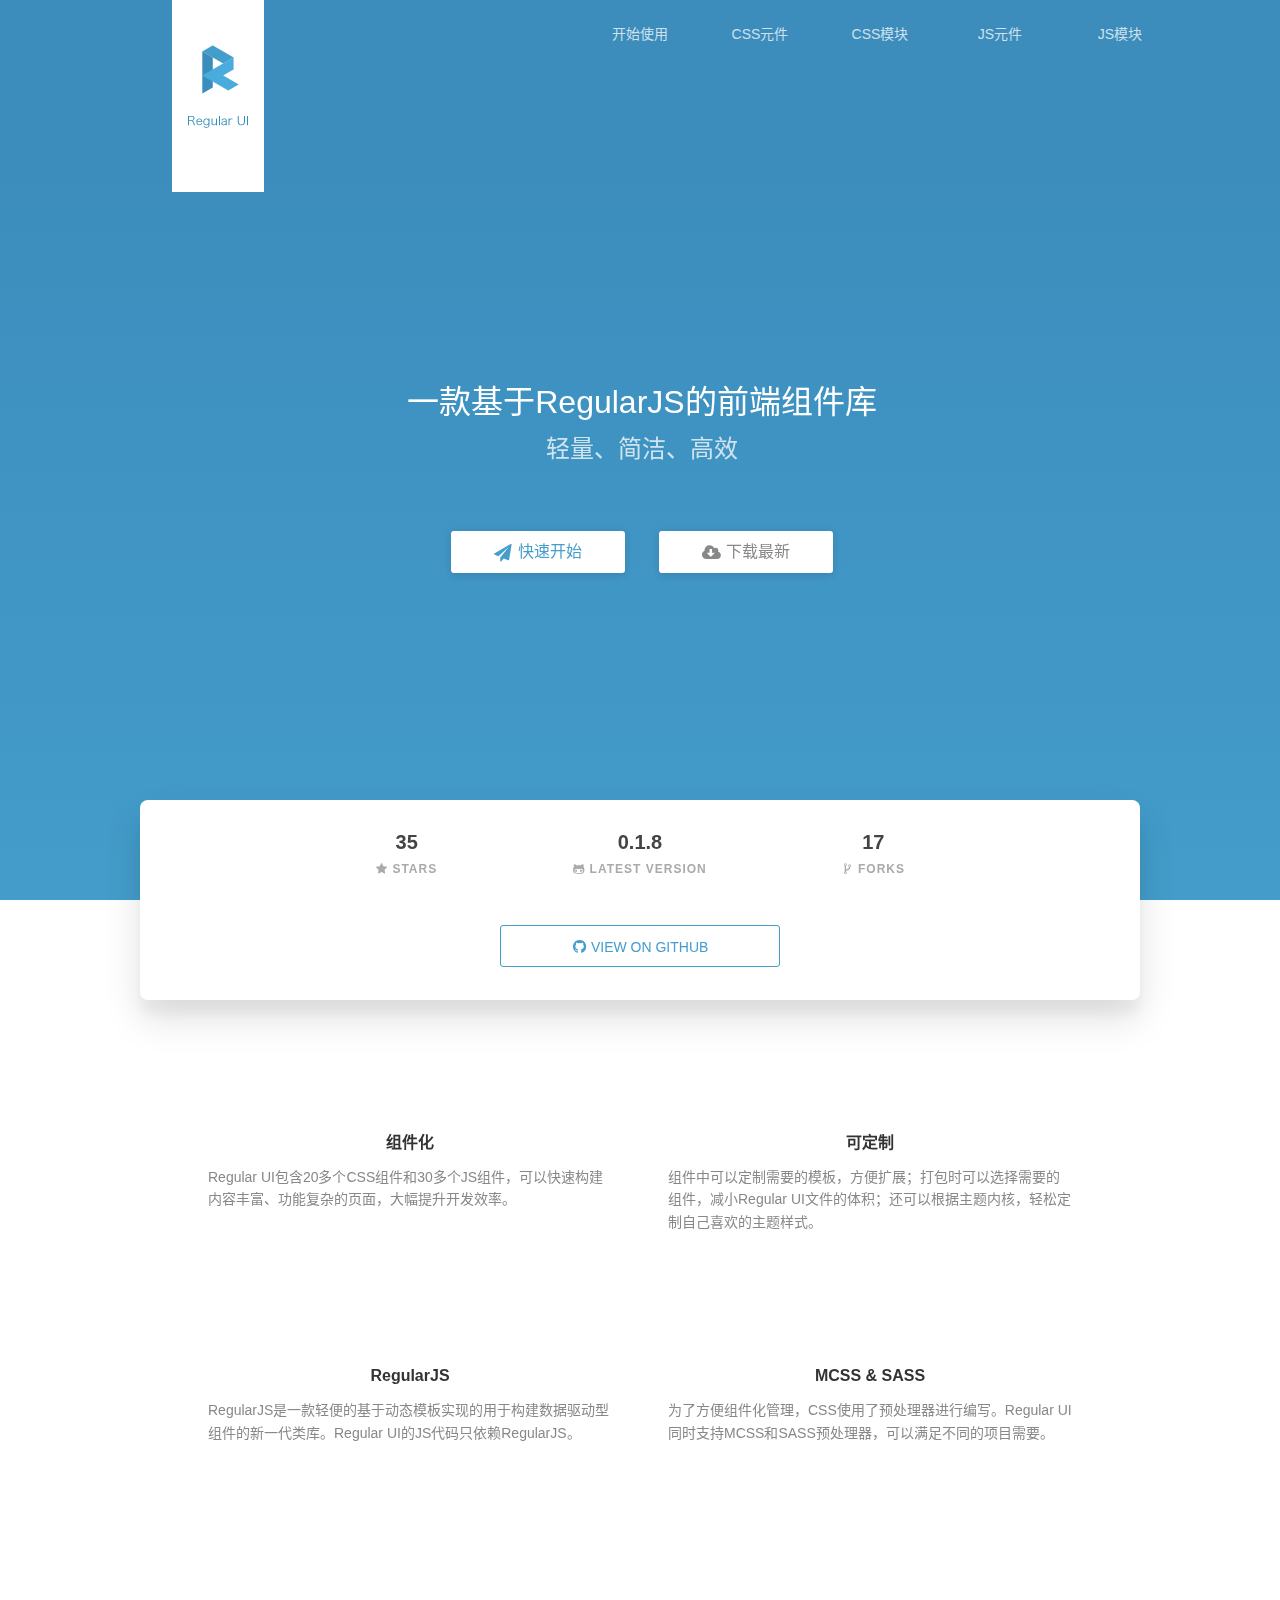
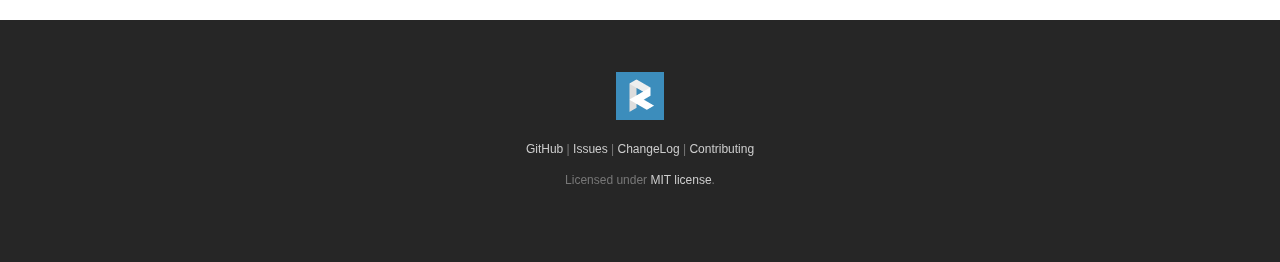
==== commit b7f4e462: "[changed] doc heading levels" ====
--- a/index.html
+++ b/index.html
@@ -28,7 +28,7 @@
 <body>
 <div class="g-top">
     <div class="g-topc">
-        <a class="u-logo u-logo-index" href="index.html"><h1>Regular UI</h1></a>
+        <a class="u-logo u-logo-index" href="index.html">Regular UI</a>
         <ul class="m-navbar f-fr">
             <li><a href="start/quickstart.html">开始使用</a></li>
             <li><a href="cssunit/base.html">CSS元件</a></li>
@@ -51,9 +51,9 @@
         </div>
         <div class="header_ft">
             <div class="g-row">
-                <a class="g-col g-col-4" target="_blank" href="https://github.com/regular-ui/regular-ui/stargazers"><div class="header_number">33</div><div class="header_label"><i class="u-icon u-icon-star"></i> Stars</div></a>
+                <a class="g-col g-col-4" target="_blank" href="https://github.com/regular-ui/regular-ui/stargazers"><div class="header_number">35</div><div class="header_label"><i class="u-icon u-icon-star"></i> Stars</div></a>
                 <a class="g-col g-col-4" target="_blank" href="https://github.com/regular-ui/regular-ui/releases/latest"><div class="header_number">0.1.8</div><div class="header_label"><i class="u-icon u-icon-github-alt"></i> Latest Version</div></a>
-                <a class="g-col g-col-4" target="_blank" href="https://github.com/regular-ui/regular-ui/network/members"><div class="header_number">15</div><div class="header_label"><i class="u-icon u-icon-code-fork"></i> Forks</div></a>
+                <a class="g-col g-col-4" target="_blank" href="https://github.com/regular-ui/regular-ui/network/members"><div class="header_number">17</div><div class="header_label"><i class="u-icon u-icon-code-fork"></i> Forks</div></a>
             </div>
             <div><a class="u-btn" target="_blank" href="https://github.com/regular-ui/regular-ui"><i class="u-icon u-icon-github"></i> View on GitHub</a></div>
         </div>
--- a/css/doc.default.min.css
+++ b/css/doc.default.min.css
@@ -1 +1 @@
-.f-cb,.f-cbli li,.f-prz{zoom:1}.f-usn,.u-numberinput{-moz-user-select:none}a,pre code{background:0 0}.u-courceitem img,img{max-width:100%}.f-cb:after,.f-cbli li:after,.f-oh,.f-pre,.f-ti,svg:not(:root){overflow:hidden}hr,iframe,img,pre code{border:none}code,em{color:#d05}body,pre{color:#333}.f-pr,.f-prz,.u-btngroup>.u-btn,.u-icon-ul>li,sub,sup{position:relative}.u-btn,.u-select,button,select{text-transform:none}.u-select2 .m-listview,.u-select2 .m-treeview,.u-suggest .m-listview,.u-suggest .m-treeview{max-height:200px}.m-editor .editor_textarea:focus,.u-btn:focus,.u-btn:hover,a:active,a:focus,a:hover,input.u-check:focus,input.u-radio:focus{outline:0}.f-cb:after,.f-cbli li:after,.g-ft,.g-row:after,.m-form fieldset>.u-formitem:after,.m-form>.u-formitem:after,.m-tabs .tabs_bd,.u-calendar .calendar_bd,.u-calendar .calendar_hd:after,.u-formitem-block:after,.u-message:after,.u-select2 .dropdown_bd{clear:both}article,aside,details,figcaption,figure,footer,header,hgroup,main,nav,section,summary{display:block}audio,canvas,video{display:inline-block}[hidden]{display:none}html{font-size:100%;-webkit-text-size-adjust:100%;-ms-text-size-adjust:100%}button,html,input,select,textarea{font-family:sans-serif}body,figure,form{margin:0}b,strong{font-weight:700}hr{-moz-box-sizing:content-box;box-sizing:content-box;height:0;border-top:1px solid #f4f4f4}dl,menu,ol,p,pre,ul{margin:1em 0}code,kbd,pre,samp{font-size:1em}pre{white-space:pre;white-space:pre-wrap;word-wrap:break-word}q{quotes:none}sub,sup{font-size:75%;line-height:0;vertical-align:baseline}.f-lhn,button,input{line-height:normal}sup{top:-.5em}sub{bottom:-.25em}dd{margin:0 0 0 40px}menu,ol,ul{padding:0 0 0 40px}nav ol,nav ul{list-style:none}fieldset{border:1px solid silver;margin:0 2px;padding:.35em .625em .75em}legend{border:0;padding:0;white-space:normal}button,input,select,textarea{font-size:100%;margin:0;vertical-align:baseline}.f-vat,textarea{vertical-align:top}button,html input[type=button],input[type=reset],input[type=submit]{-webkit-appearance:button;cursor:pointer}button[disabled],html input[disabled]{cursor:default}input[type=checkbox],input[type=radio]{box-sizing:border-box;padding:0}input[type=search]{-webkit-appearance:textfield;-moz-box-sizing:content-box;-webkit-box-sizing:content-box;box-sizing:content-box}.g-col,.g-offset-1{-webkit-box-sizing:border-box;-moz-box-sizing:border-box}input[type=search]::-webkit-search-cancel-button,input[type=search]::-webkit-search-decoration{-webkit-appearance:none}button::-moz-focus-inner,input::-moz-focus-inner{border:0;padding:0}textarea{overflow:auto}table{border-collapse:collapse;border-spacing:0}.f-cb:after,.f-cbli li:after{display:inline-block;visibility:hidden;height:0;content:"."}.f-ib{display:inline-block}.f-dn{display:none}.f-db{display:block}.f-fl{float:left}.f-fr{float:right}.g-col,.u-icon-pull-left{float:left}.f-fwn{font-weight:400}.f-fwb{font-weight:700}.f-tal{text-align:left}.f-tac{text-align:center}.f-tar{text-align:right}.f-taj{text-align:justify;text-justify:inter-ideograph}.f-vam,.f-vama *{vertical-align:middle}.f-vab{vertical-align:bottom}.u-btn,.u-btngroup,img{vertical-align:middle}.f-wsn,.m-pager{word-wrap:normal;white-space:nowrap}.f-pre,.f-wwb{word-wrap:break-word;word-break:break-all}.f-pre{text-align:left;white-space:pre-wrap}.f-wwb{white-space:normal}.f-toe,.u-select2 .dropdown_hd{overflow:hidden;word-wrap:normal;white-space:nowrap;text-overflow:ellipsis}.f-usn{-webkit-user-select:none;-ms-user-select:none;-o-user-select:none;user-select:none}.u-check2,.u-numberinput{-webkit-user-select:none;-ms-user-select:none}.f-lsn,.m-crumb,.m-list,.m-listview,.m-navbar,.m-pager,.m-sidebar,.m-tabs .tabs_hd,.m-toolbar,.m-treeview .treeview_list{list-style:none;margin:0;padding:0}.f-lsi,.m-crumb,.m-navbar,.m-pager,.m-toolbar,.u-btngroup{letter-spacing:-4px}.f-lsi>*,.m-crumb>*,.m-navbar>*,.m-pager>*,.m-toolbar>*,.u-btngroup>*{letter-spacing:normal}.f-ti{text-indent:-30000px}.f-ti2{text-indent:2em}.f-tdu,.f-tdu:hover{text-decoration:underline}.f-tdn,.f-tdn:hover,a{text-decoration:none}.f-csp{cursor:pointer}.f-csd{cursor:default}.f-csh{cursor:help}.f-csm{cursor:move}.g-row{margin-right:-20px}.g-row:after,.g-row:before{display:table;content:"";line-height:0}.g-row+.g-row{margin-top:20px}.g-col{box-sizing:border-box;min-height:1px;padding-right:20px}.g-col-1{width:8.333333%}.g-offset-1{box-sizing:border-box;margin-left:8.333333%}.g-offset-2,.g-offset-3{-webkit-box-sizing:border-box;-moz-box-sizing:border-box}.g-col-2{width:16.666667%}.g-offset-2{box-sizing:border-box;margin-left:16.666667%}.g-col-3{width:25%}.g-offset-3{box-sizing:border-box;margin-left:25%}.g-offset-4,.g-offset-5{-webkit-box-sizing:border-box;-moz-box-sizing:border-box}.g-col-4{width:33.333333%}.g-offset-4{box-sizing:border-box;margin-left:33.333333%}.g-col-5{width:41.666667%}.g-offset-5{box-sizing:border-box;margin-left:41.666667%}.g-offset-6,.g-offset-7{-webkit-box-sizing:border-box;-moz-box-sizing:border-box}.g-col-6{width:50%}.g-offset-6{box-sizing:border-box;margin-left:50%}.g-col-7{width:58.333333%}.g-offset-7{box-sizing:border-box;margin-left:58.333333%}.g-offset-8,.g-offset-9{-webkit-box-sizing:border-box;-moz-box-sizing:border-box}.g-col-8{width:66.666667%}.g-offset-8{box-sizing:border-box;margin-left:66.666667%}.g-col-9{width:75%}.g-offset-9{box-sizing:border-box;margin-left:75%}.g-offset-10,.g-offset-11{-webkit-box-sizing:border-box;-moz-box-sizing:border-box}.g-col-10{width:83.333333%}.g-offset-10{box-sizing:border-box;margin-left:83.333333%}.g-col-11{width:91.666667%}.g-offset-11{box-sizing:border-box;margin-left:91.666667%}.g-offset-12,img{-webkit-box-sizing:border-box;-moz-box-sizing:border-box}.g-col-12{width:100%}.g-offset-12{box-sizing:border-box;margin-left:100%}blockquote,figure,ol>li>ol,ol>li>ul,pre code,ul>li>ol,ul>li>ul{margin:0}body{font:14px/1.6 "Microsoft YaHei","Hiragino Sans GB","WenQuanYi Micro Hei",sans-serif;background:#fff;-webkit-backface-visibility:hidden}dfn,dt{font-weight:700}address,dfn,em{font-style:normal}a{cursor:pointer;color:#3c8dbc}a:hover{text-decoration:underline}ins{text-decoration:none}code,kbd,pre,samp{font-family:"YaHei Consolas Hybrid",Consolas,"Liberation Mono",Menlo,Courier,monospace}abbr[title]{cursor:help;border-bottom:1px dotted}q:before{content:"“"}q:after{content:"”"}q q:before{content:"‘"}q q:after{content:"’"}blockquote footer{text-align:right}.u-badge,.u-btn,.u-color,.u-icon,.u-icon-fw,.u-icon-li,.u-iconstack>.u-icon{text-align:center}blockquote footer:before{content:"—— "}pre code{padding:0;font-size:inherit;color:inherit}dd{margin-left:0}img{-ms-interpolation-mode:bicubic;height:auto;box-sizing:border-box}.u-btn,.u-input,.u-select,.u-textarea{-webkit-box-sizing:border-box;-moz-box-sizing:border-box}article,aside,details,figcaption,figure,footer,header,main,nav,section,summary{display:block}audio:not([controls]){height:0;display:none}progress{vertical-align:baseline}h1,h2,h3,h4,h5,h6{margin:25px 0 15px}h1 small,h2 small,h3 small,h4 small,h5 small,h6 small{color:#777}h1{font-size:36px;line-height:42px}h2{font-size:24px;line-height:30px}h3{font-size:18px;line-height:24px}h4{font-size:16px;line-height:22px}h5{font-size:14px;line-height:20px}h6{font-size:12px;line-height:18px}ins,mark{background:#ffa;color:#444}small{font-size:80%}code,kbd,pre{font-size:12px;background:#fafafa}code{padding:0 3px}kbd{margin:0 3px;padding:2px 3px;color:#e74c3c;border-bottom:2px solid #eee}blockquote{padding:4px 16px;background:#fafafa;border-left:4px solid #eee}pre{-webkit-tab-size:4;-moz-tab-size:4;tab-size:4;overflow:auto;padding:6px 12px;border:1px solid #eee;-moz-border-radius:3px;border-radius:3px}.u-btn,.u-menu .m-listview>li{overflow:visible}::-moz-selection,::-webkit-selection,::selection{color:#fff;background:#39f}.animated{-webkit-animation-fill-mode:both;-moz-animation-fill-mode:both;animation-fill-mode:both;-webkit-animation-duration:.2s;-moz-animation-duration:.2s;animation-duration:.2s}@-webkit-keyframes fadeIn{0%{opacity:0}100%{opacity:1}}@-moz-keyframes fadeIn{0%{opacity:0}100%{opacity:1}}@-o-keyframes fadeIn{0%{opacity:0}100%{opacity:1}}@keyframes fadeIn{0%{opacity:0}100%{opacity:1}}.animated.fadeIn{-webkit-animation-name:fadeIn;-moz-animation-name:fadeIn;animation-name:fadeIn}@-webkit-keyframes fadeOut{0%{opacity:1}100%{opacity:0}}@-moz-keyframes fadeOut{0%{opacity:1}100%{opacity:0}}@-o-keyframes fadeOut{0%{opacity:1}100%{opacity:0}}@keyframes fadeOut{0%{opacity:1}100%{opacity:0}}.animated.fadeOut{-webkit-animation-name:fadeOut;-moz-animation-name:fadeOut;animation-name:fadeOut}@-webkit-keyframes bounceIn{0%{opacity:0;-webkit-transform:scale(.3)}50%{opacity:1;-webkit-transform:scale(1.05)}70%{-webkit-transform:scale(.9)}100%{-webkit-transform:scale(1)}}@-moz-keyframes bounceIn{0%{opacity:0;-moz-transform:scale(.3)}50%{opacity:1;-moz-transform:scale(1.05)}70%{-moz-transform:scale(.9)}100%{-moz-transform:scale(1)}}@-o-keyframes bounceIn{0%{opacity:0;-o-transform:scale(.3)}50%{opacity:1;-o-transform:scale(1.05)}70%{-o-transform:scale(.9)}100%{-o-transform:scale(1)}}@keyframes bounceIn{0%{opacity:0;transform:scale(.3)}50%{opacity:1;transform:scale(1.05)}70%{transform:scale(.9)}100%{transform:scale(1)}}.animated.bounceIn{-webkit-animation-name:bounceIn;-moz-animation-name:bounceIn;animation-name:bounceIn}@-webkit-keyframes bounceOut{0%{-webkit-transform:scale(1)}25%{-webkit-transform:scale(.95)}50%{opacity:1;-webkit-transform:scale(1.1)}100%{opacity:0;-webkit-transform:scale(.3)}}@-moz-keyframes bounceOut{0%{-moz-transform:scale(1)}25%{-moz-transform:scale(.95)}50%{opacity:1;-moz-transform:scale(1.1)}100%{opacity:0;-moz-transform:scale(.3)}}@-o-keyframes bounceOut{0%{-o-transform:scale(1)}25%{-o-transform:scale(.95)}50%{opacity:1;-o-transform:scale(1.1)}100%{opacity:0;-o-transform:scale(.3)}}@keyframes bounceOut{0%{transform:scale(1)}25%{transform:scale(.95)}50%{opacity:1;transform:scale(1.1)}100%{opacity:0;transform:scale(.3)}}.animated.bounceOut{-webkit-animation-name:bounceOut;-moz-animation-name:bounceOut;animation-name:bounceOut}@-webkit-keyframes fadeInX{0%{opacity:0;-webkit-transform:translateX(30px)}100%{opacity:1;-webkit-transform:translateX(0)}}@-moz-keyframes fadeInX{0%{opacity:0;-moz-transform:translateX(30px)}100%{opacity:1;-moz-transform:translateX(0)}}@-o-keyframes fadeInX{0%{opacity:0;-o-transform:translateX(30px)}100%{opacity:1;-o-transform:translateX(0)}}@keyframes fadeInX{0%{opacity:0;transform:translateX(30px)}100%{opacity:1;transform:translateX(0)}}.animated.fadeInX{-webkit-animation-name:fadeInX;-moz-animation-name:fadeInX;animation-name:fadeInX}@-webkit-keyframes fadeInY{0%{opacity:0;-webkit-transform:translateY(-10px)}100%{opacity:1;-webkit-transform:translateY(0)}}@-moz-keyframes fadeInY{0%{opacity:0;-moz-transform:translateY(-10px)}100%{opacity:1;-moz-transform:translateY(0)}}@-o-keyframes fadeInY{0%{opacity:0;-o-transform:translateY(-10px)}100%{opacity:1;-o-transform:translateY(0)}}@keyframes fadeInY{0%{opacity:0;transform:translateY(-10px)}100%{opacity:1;transform:translateY(0)}}.animated.fadeInY{-webkit-animation-name:fadeInY;-moz-animation-name:fadeInY;animation-name:fadeInY}@-webkit-keyframes fadeOutY{0%{opacity:1;-webkit-transform:translateY(0)}100%{opacity:0;-webkit-transform:translateY(-10px)}}@-moz-keyframes fadeOutY{0%{opacity:1;-moz-transform:translateY(0)}100%{opacity:0;-moz-transform:translateY(-10px)}}@-o-keyframes fadeOutY{0%{opacity:1;-o-transform:translateY(0)}100%{opacity:0;-o-transform:translateY(-10px)}}@keyframes fadeOutY{0%{opacity:1;transform:translateY(0)}100%{opacity:0;transform:translateY(-10px)}}.animated.fadeOutY{-webkit-animation-name:fadeOutY;-moz-animation-name:fadeOutY;animation-name:fadeOutY}@-webkit-keyframes pulse{0%,100%{-webkit-transform:scale(1)}50%{-webkit-transform:scale(1.1)}}@-moz-keyframes pulse{0%,100%{-moz-transform:scale(1)}50%{-moz-transform:scale(1.1)}}@-o-keyframes pulse{0%,100%{-o-transform:scale(1)}50%{-o-transform:scale(1.1)}}@keyframes pulse{0%,100%{transform:scale(1)}50%{transform:scale(1.1)}}.animated.pulse{-webkit-animation-name:pulse;-moz-animation-name:pulse;animation-name:pulse}.u-btn{-webkit-appearance:none;margin:0;font:inherit;text-decoration:none;cursor:pointer;box-sizing:border-box;display:inline-block;padding:0 12px;height:34px;line-height:34px;background:#f4f4f4;color:#444;border:1px solid #ddd;-moz-border-radius:3px;border-radius:3px}.u-icon.pull-left,.u-icon.u-icon-pull-left{margin-right:.3em}.u-btn:focus,.u-btn:hover{text-decoration:none;background:#e5e5e5;border:1px solid #adadad}.u-btn-block{display:block;width:100%}.u-btn.z-act,.u-btn:active{background:#e5e5e5;-webkit-box-shadow:inset 0 3px 5px rgba(0,0,0,.125);box-shadow:inset 0 3px 5px rgba(0,0,0,.125)}.u-btn.z-dis,.u-btn:disabled,.u-dropdown.z-dis .dropdown_hd>.u-btn{cursor:not-allowed;background:#fff;border:1px solid #ccc;filter:alpha(opacity=65);opacity:.65;-webkit-box-shadow:none;box-shadow:none}.u-btn-xs{padding:0 5px;height:22px;line-height:22px;font-size:10px}.u-btn-sm{padding:0 10px;height:30px;line-height:30px;font-size:12px}.u-btn-lg{padding:0 16px;height:38px;line-height:38px;font-size:16px}.u-btn-xl{padding:0 20px;height:46px;line-height:46px;font-size:18px}.u-btn-primary{background:#3c8dbc;color:#fff;border:1px solid #367fa9}.u-btn-primary.z-act,.u-btn-primary:active,.u-btn-primary:focus,.u-btn-primary:hover{background:#367fa9;color:#fff;border:1px solid #367fa9}.u-btn-primary.z-dis,.u-btn-primary:disabled{background:#3c8dbc;color:#fff;border:1px solid #367fa9}.u-btn-info{background:#00c0ef;color:#fff;border:1px solid #00acd6}.u-btn-info.z-act,.u-btn-info:active,.u-btn-info:focus,.u-btn-info:hover{background:#00acd6;color:#fff;border:1px solid #00acd6}.u-btn-info.z-dis,.u-btn-info:disabled{background:#00c0ef;color:#fff;border:1px solid #00acd6}.u-btn-success{background:#00a65a;color:#fff;border:1px solid #008d4c}.u-btn-success.z-act,.u-btn-success:active,.u-btn-success:focus,.u-btn-success:hover{background:#008d4c;color:#fff;border:1px solid #008d4c}.u-btn-success.z-dis,.u-btn-success:disabled{background:#00a65a;color:#fff;border:1px solid #008d4c}.u-btn-warning{background:#f39c12;color:#fff;border:1px solid #e08e0b}.u-btn-warning.z-act,.u-btn-warning:active,.u-btn-warning:focus,.u-btn-warning:hover{background:#e08e0b;color:#fff;border:1px solid #e08e0b}.u-btn-warning.z-dis,.u-btn-warning:disabled{background:#f39c12;color:#fff;border:1px solid #e08e0b}.u-btn-error{background:#dd4b39;color:#fff;border:1px solid #d73925}.u-btn-error.z-act,.u-btn-error:active,.u-btn-error:focus,.u-btn-error:hover{background:#d73925;color:#fff;border:1px solid #d73925}.u-btn-error.z-dis,.u-btn-error:disabled{background:#dd4b39;color:#fff;border:1px solid #d73925}.u-btngroup{display:inline-block;white-space:nowrap}.u-btngroup>.u-btn.z-act,.u-btngroup>.u-btn:active,.u-btngroup>.u-btn:focus,.u-btngroup>.u-btn:hover{z-index:2}.u-btngroup-horizontal>.u-btn+.u-btn{margin-left:-1px}.u-btngroup-horizontal>.u-btn:not(:first-child):not(:last-child){-moz-border-radius:0;border-radius:0}.u-btngroup-horizontal>.u-btn:first-child:not(:last-child){-moz-border-top-right-radius:0;border-top-right-radius:0;-moz-border-bottom-right-radius:0;border-bottom-right-radius:0}.u-btngroup-horizontal>.u-btn:last-child:not(:first-child){-moz-border-top-left-radius:0;border-top-left-radius:0;-moz-border-bottom-left-radius:0;border-bottom-left-radius:0}.u-btngroup-vertical>.u-btn{display:block;width:100%}.u-color,.u-icon,.u-icon-stack,.u-iconstack{display:inline-block}.u-btngroup-vertical>.u-btn+.u-btn{margin-top:-1px}.u-btngroup-vertical>.u-btn:not(:first-child):not(:last-child){-moz-border-radius:0;border-radius:0}.u-btngroup-vertical>.u-btn:first-child:not(:last-child){-moz-border-bottom-left-radius:0;border-bottom-left-radius:0;-moz-border-bottom-right-radius:0;border-bottom-right-radius:0}.u-btngroup-vertical>.u-btn:last-child:not(:first-child){-moz-border-top-left-radius:0;border-top-left-radius:0;-moz-border-top-right-radius:0;border-top-right-radius:0}@font-face{font-family:FontAwesome;src:url(../fonts/fontawesome-webfont.eot?v=4.4.0);src:url(../fonts/fontawesome-webfont.eot?#iefix&v=4.4.0) format("embedded-opentype"),url(../fonts/fontawesome-webfont.woff2?v=4.4.0) format("woff2"),url(../fonts/fontawesome-webfont.woff?v=4.4.0) format("woff"),url(../fonts/fontawesome-webfont.ttf?v=4.4.0) format("truetype"),url(../fonts/fontawesome-webfont.svg?v=4.4.0#fontawesomeregular) format("svg");font-weight:400;font-style:normal}.u-icon{font:normal normal normal 14px/1 FontAwesome;font-size:inherit;text-rendering:auto;-webkit-font-smoothing:antialiased;-moz-osx-font-smoothing:grayscale}.u-icon-lg{font-size:1.333333em;line-height:.75em;vertical-align:-15%}.u-color,.u-icon-stack,.u-iconstack,.u-message .message_icon{vertical-align:middle}.u-icon-2x{font-size:2em}.u-icon-3x{font-size:3em}.u-icon-4x{font-size:4em}.u-icon-5x{font-size:5em}.u-icon-fw{width:1.285714em}.u-icon-ul{padding-left:0;margin-left:2.142857em;list-style-type:none}.u-icon.pull-right,.u-icon.u-icon-pull-right{margin-left:.3em}.u-icon-li{position:absolute;left:-2.142857em;width:2.142857em;top:.142857em}.u-icon-li.u-icon-lg{left:-1.857143em}.u-icon-border{padding:.2em .25em .15em;border:.08em solid #eee;border-radius:.1em}.pull-right,.u-icon-pull-right{float:right}.pull-left{float:left}.u-icon-spin{-webkit-animation:fa-spin 2s infinite linear;animation:fa-spin 2s infinite linear}.u-icon-pulse{-webkit-animation:fa-spin 1s infinite steps(8);animation:fa-spin 1s infinite steps(8)}@-webkit-keyframes fa-spin{0%{-webkit-transform:rotate(0);transform:rotate(0)}100%{-webkit-transform:rotate(359deg);transform:rotate(359deg)}}@keyframes fa-spin{0%{-webkit-transform:rotate(0);transform:rotate(0)}100%{-webkit-transform:rotate(359deg);transform:rotate(359deg)}}.u-icon-rotate-90{-webkit-transform:rotate(90deg);-ms-transform:rotate(90deg);transform:rotate(90deg)}.u-icon-rotate-180{-webkit-transform:rotate(180deg);-ms-transform:rotate(180deg);transform:rotate(180deg)}.u-icon-rotate-270{-webkit-transform:rotate(270deg);-ms-transform:rotate(270deg);transform:rotate(270deg)}.u-icon-flip-horizontal{-webkit-transform:scale(-1,1);-ms-transform:scale(-1,1);transform:scale(-1,1)}.u-icon-flip-vertical{-webkit-transform:scale(1,-1);-ms-transform:scale(1,-1);transform:scale(1,-1)}.u-icon-stack{position:relative;width:2em;height:2em;line-height:2em}.u-icon,.u-icon-stack-1x{line-height:inherit}.u-icon-stack-1x,.u-icon-stack-2x{position:absolute;left:0;width:100%;text-align:center}.u-icon-stack-2x{font-size:2em}.u-icon-inverse{color:#fff}.u-icon-glass:before{content:"\f000"}.u-icon-music:before{content:"\f001"}.u-icon-search:before{content:"\f002"}.u-icon-envelope-o:before{content:"\f003"}.u-icon-heart:before{content:"\f004"}.u-icon-star:before{content:"\f005"}.u-icon-star-o:before{content:"\f006"}.u-icon-user:before{content:"\f007"}.u-icon-film:before{content:"\f008"}.u-icon-th-large:before{content:"\f009"}.u-icon-th:before{content:"\f00a"}.u-icon-th-list:before{content:"\f00b"}.u-icon-check:before{content:"\f00c"}.u-icon-close:before,.u-icon-remove:before,.u-icon-times:before{content:"\f00d"}.u-icon-search-plus:before{content:"\f00e"}.u-icon-search-minus:before{content:"\f010"}.u-icon-power-off:before{content:"\f011"}.u-icon-signal:before{content:"\f012"}.u-icon-cog:before,.u-icon-gear:before{content:"\f013"}.u-icon-trash-o:before{content:"\f014"}.u-icon-home:before{content:"\f015"}.u-icon-file-o:before{content:"\f016"}.u-icon-clock-o:before{content:"\f017"}.u-icon-road:before{content:"\f018"}.u-icon-download:before{content:"\f019"}.u-icon-arrow-circle-o-down:before{content:"\f01a"}.u-icon-arrow-circle-o-up:before{content:"\f01b"}.u-icon-inbox:before{content:"\f01c"}.u-icon-play-circle-o:before{content:"\f01d"}.u-icon-repeat:before,.u-icon-rotate-right:before{content:"\f01e"}.u-icon-refresh:before{content:"\f021"}.u-icon-list-alt:before{content:"\f022"}.u-icon-lock:before{content:"\f023"}.u-icon-flag:before{content:"\f024"}.u-icon-headphones:before{content:"\f025"}.u-icon-volume-off:before{content:"\f026"}.u-icon-volume-down:before{content:"\f027"}.u-icon-volume-up:before{content:"\f028"}.u-icon-qrcode:before{content:"\f029"}.u-icon-barcode:before{content:"\f02a"}.u-icon-tag:before{content:"\f02b"}.u-icon-tags:before{content:"\f02c"}.u-icon-book:before{content:"\f02d"}.u-icon-bookmark:before{content:"\f02e"}.u-icon-print:before{content:"\f02f"}.u-icon-camera:before{content:"\f030"}.u-icon-font:before{content:"\f031"}.u-icon-bold:before{content:"\f032"}.u-icon-italic:before{content:"\f033"}.u-icon-text-height:before{content:"\f034"}.u-icon-text-width:before{content:"\f035"}.u-icon-align-left:before{content:"\f036"}.u-icon-align-center:before{content:"\f037"}.u-icon-align-right:before{content:"\f038"}.u-icon-align-justify:before{content:"\f039"}.u-icon-list:before{content:"\f03a"}.u-icon-dedent:before,.u-icon-outdent:before{content:"\f03b"}.u-icon-indent:before{content:"\f03c"}.u-icon-video-camera:before{content:"\f03d"}.u-icon-image:before,.u-icon-photo:before,.u-icon-picture-o:before{content:"\f03e"}.u-icon-pencil:before{content:"\f040"}.u-icon-map-marker:before{content:"\f041"}.u-icon-adjust:before{content:"\f042"}.u-icon-tint:before{content:"\f043"}.u-icon-edit:before,.u-icon-pencil-square-o:before{content:"\f044"}.u-icon-share-square-o:before{content:"\f045"}.u-icon-check-square-o:before{content:"\f046"}.u-icon-arrows:before{content:"\f047"}.u-icon-step-backward:before{content:"\f048"}.u-icon-fast-backward:before{content:"\f049"}.u-icon-backward:before{content:"\f04a"}.u-icon-play:before{content:"\f04b"}.u-icon-pause:before{content:"\f04c"}.u-icon-stop:before{content:"\f04d"}.u-icon-forward:before{content:"\f04e"}.u-icon-fast-forward:before{content:"\f050"}.u-icon-step-forward:before{content:"\f051"}.u-icon-eject:before{content:"\f052"}.u-icon-chevron-left:before{content:"\f053"}.u-icon-chevron-right:before{content:"\f054"}.u-icon-plus-circle:before{content:"\f055"}.u-icon-minus-circle:before{content:"\f056"}.u-icon-times-circle:before{content:"\f057"}.u-icon-check-circle:before{content:"\f058"}.u-icon-question-circle:before{content:"\f059"}.u-icon-info-circle:before{content:"\f05a"}.u-icon-crosshairs:before{content:"\f05b"}.u-icon-times-circle-o:before{content:"\f05c"}.u-icon-check-circle-o:before{content:"\f05d"}.u-icon-ban:before{content:"\f05e"}.u-icon-arrow-left:before{content:"\f060"}.u-icon-arrow-right:before{content:"\f061"}.u-icon-arrow-up:before{content:"\f062"}.u-icon-arrow-down:before{content:"\f063"}.u-icon-mail-forward:before,.u-icon-share:before{content:"\f064"}.u-icon-expand:before{content:"\f065"}.u-icon-compress:before{content:"\f066"}.u-icon-plus:before{content:"\f067"}.u-icon-minus:before{content:"\f068"}.u-icon-asterisk:before{content:"\f069"}.u-icon-exclamation-circle:before{content:"\f06a"}.u-icon-gift:before{content:"\f06b"}.u-icon-leaf:before{content:"\f06c"}.u-icon-fire:before{content:"\f06d"}.u-icon-eye:before{content:"\f06e"}.u-icon-eye-slash:before{content:"\f070"}.u-icon-exclamation-triangle:before,.u-icon-warning:before{content:"\f071"}.u-icon-plane:before{content:"\f072"}.u-icon-calendar:before{content:"\f073"}.u-icon-random:before{content:"\f074"}.u-icon-comment:before{content:"\f075"}.u-icon-magnet:before{content:"\f076"}.u-icon-chevron-up:before{content:"\f077"}.u-icon-chevron-down:before{content:"\f078"}.u-icon-retweet:before{content:"\f079"}.u-icon-shopping-cart:before{content:"\f07a"}.u-icon-folder:before{content:"\f07b"}.u-icon-folder-open:before{content:"\f07c"}.u-icon-arrows-v:before{content:"\f07d"}.u-icon-arrows-h:before{content:"\f07e"}.u-icon-bar-chart-o:before,.u-icon-bar-chart:before{content:"\f080"}.u-icon-twitter-square:before{content:"\f081"}.u-icon-facebook-square:before{content:"\f082"}.u-icon-camera-retro:before{content:"\f083"}.u-icon-key:before{content:"\f084"}.u-icon-cogs:before,.u-icon-gears:before{content:"\f085"}.u-icon-comments:before{content:"\f086"}.u-icon-thumbs-o-up:before{content:"\f087"}.u-icon-thumbs-o-down:before{content:"\f088"}.u-icon-star-half:before{content:"\f089"}.u-icon-heart-o:before{content:"\f08a"}.u-icon-sign-out:before{content:"\f08b"}.u-icon-linkedin-square:before{content:"\f08c"}.u-icon-thumb-tack:before{content:"\f08d"}.u-icon-external-link:before{content:"\f08e"}.u-icon-sign-in:before{content:"\f090"}.u-icon-trophy:before{content:"\f091"}.u-icon-github-square:before{content:"\f092"}.u-icon-upload:before{content:"\f093"}.u-icon-lemon-o:before{content:"\f094"}.u-icon-phone:before{content:"\f095"}.u-icon-square-o:before{content:"\f096"}.u-icon-bookmark-o:before{content:"\f097"}.u-icon-phone-square:before{content:"\f098"}.u-icon-twitter:before{content:"\f099"}.u-icon-facebook-f:before,.u-icon-facebook:before{content:"\f09a"}.u-icon-github:before{content:"\f09b"}.u-icon-unlock:before{content:"\f09c"}.u-icon-credit-card:before{content:"\f09d"}.u-icon-feed:before,.u-icon-rss:before{content:"\f09e"}.u-icon-hdd-o:before{content:"\f0a0"}.u-icon-bullhorn:before{content:"\f0a1"}.u-icon-bell:before{content:"\f0f3"}.u-icon-certificate:before{content:"\f0a3"}.u-icon-hand-o-right:before{content:"\f0a4"}.u-icon-hand-o-left:before{content:"\f0a5"}.u-icon-hand-o-up:before{content:"\f0a6"}.u-icon-hand-o-down:before{content:"\f0a7"}.u-icon-arrow-circle-left:before{content:"\f0a8"}.u-icon-arrow-circle-right:before{content:"\f0a9"}.u-icon-arrow-circle-up:before{content:"\f0aa"}.u-icon-arrow-circle-down:before{content:"\f0ab"}.u-icon-globe:before{content:"\f0ac"}.u-icon-wrench:before{content:"\f0ad"}.u-icon-tasks:before{content:"\f0ae"}.u-icon-filter:before{content:"\f0b0"}.u-icon-briefcase:before{content:"\f0b1"}.u-icon-arrows-alt:before{content:"\f0b2"}.u-icon-group:before,.u-icon-users:before{content:"\f0c0"}.u-icon-chain:before,.u-icon-link:before{content:"\f0c1"}.u-icon-cloud:before{content:"\f0c2"}.u-icon-flask:before{content:"\f0c3"}.u-icon-cut:before,.u-icon-scissors:before{content:"\f0c4"}.u-icon-copy:before,.u-icon-files-o:before{content:"\f0c5"}.u-icon-paperclip:before{content:"\f0c6"}.u-icon-floppy-o:before,.u-icon-save:before{content:"\f0c7"}.u-icon-square:before{content:"\f0c8"}.u-icon-bars:before,.u-icon-navicon:before,.u-icon-reorder:before{content:"\f0c9"}.u-icon-list-ul:before{content:"\f0ca"}.u-icon-list-ol:before{content:"\f0cb"}.u-icon-strikethrough:before{content:"\f0cc"}.u-icon-underline:before{content:"\f0cd"}.u-icon-table:before{content:"\f0ce"}.u-icon-magic:before{content:"\f0d0"}.u-icon-truck:before{content:"\f0d1"}.u-icon-pinterest:before{content:"\f0d2"}.u-icon-pinterest-square:before{content:"\f0d3"}.u-icon-google-plus-square:before{content:"\f0d4"}.u-icon-google-plus:before{content:"\f0d5"}.u-icon-money:before{content:"\f0d6"}.u-icon-caret-down:before{content:"\f0d7"}.u-icon-caret-up:before{content:"\f0d8"}.u-icon-caret-left:before{content:"\f0d9"}.u-icon-caret-right:before{content:"\f0da"}.u-icon-columns:before{content:"\f0db"}.u-icon-sort:before,.u-icon-unsorted:before{content:"\f0dc"}.u-icon-sort-desc:before,.u-icon-sort-down:before{content:"\f0dd"}.u-icon-sort-asc:before,.u-icon-sort-up:before{content:"\f0de"}.u-icon-envelope:before{content:"\f0e0"}.u-icon-linkedin:before{content:"\f0e1"}.u-icon-rotate-left:before,.u-icon-undo:before{content:"\f0e2"}.u-icon-gavel:before,.u-icon-legal:before{content:"\f0e3"}.u-icon-dashboard:before,.u-icon-tachometer:before{content:"\f0e4"}.u-icon-comment-o:before{content:"\f0e5"}.u-icon-comments-o:before{content:"\f0e6"}.u-icon-bolt:before,.u-icon-flash:before{content:"\f0e7"}.u-icon-sitemap:before{content:"\f0e8"}.u-icon-umbrella:before{content:"\f0e9"}.u-icon-clipboard:before,.u-icon-paste:before{content:"\f0ea"}.u-icon-lightbulb-o:before{content:"\f0eb"}.u-icon-exchange:before{content:"\f0ec"}.u-icon-cloud-download:before{content:"\f0ed"}.u-icon-cloud-upload:before{content:"\f0ee"}.u-icon-user-md:before{content:"\f0f0"}.u-icon-stethoscope:before{content:"\f0f1"}.u-icon-suitcase:before{content:"\f0f2"}.u-icon-bell-o:before{content:"\f0a2"}.u-icon-coffee:before{content:"\f0f4"}.u-icon-cutlery:before{content:"\f0f5"}.u-icon-file-text-o:before{content:"\f0f6"}.u-icon-building-o:before{content:"\f0f7"}.u-icon-hospital-o:before{content:"\f0f8"}.u-icon-ambulance:before{content:"\f0f9"}.u-icon-medkit:before{content:"\f0fa"}.u-icon-fighter-jet:before{content:"\f0fb"}.u-icon-beer:before{content:"\f0fc"}.u-icon-h-square:before{content:"\f0fd"}.u-icon-plus-square:before{content:"\f0fe"}.u-icon-angle-double-left:before{content:"\f100"}.u-icon-angle-double-right:before{content:"\f101"}.u-icon-angle-double-up:before{content:"\f102"}.u-icon-angle-double-down:before{content:"\f103"}.u-icon-angle-left:before{content:"\f104"}.u-icon-angle-right:before{content:"\f105"}.u-icon-angle-up:before{content:"\f106"}.u-icon-angle-down:before{content:"\f107"}.u-icon-desktop:before{content:"\f108"}.u-icon-laptop:before{content:"\f109"}.u-icon-tablet:before{content:"\f10a"}.u-icon-mobile-phone:before,.u-icon-mobile:before{content:"\f10b"}.u-icon-circle-o:before{content:"\f10c"}.u-icon-quote-left:before{content:"\f10d"}.u-icon-quote-right:before{content:"\f10e"}.u-icon-spinner:before{content:"\f110"}.u-icon-circle:before{content:"\f111"}.u-icon-mail-reply:before,.u-icon-reply:before{content:"\f112"}.u-icon-github-alt:before{content:"\f113"}.u-icon-folder-o:before{content:"\f114"}.u-icon-folder-open-o:before{content:"\f115"}.u-icon-smile-o:before{content:"\f118"}.u-icon-frown-o:before{content:"\f119"}.u-icon-meh-o:before{content:"\f11a"}.u-icon-gamepad:before{content:"\f11b"}.u-icon-keyboard-o:before{content:"\f11c"}.u-icon-flag-o:before{content:"\f11d"}.u-icon-flag-checkered:before{content:"\f11e"}.u-icon-terminal:before{content:"\f120"}.u-icon-code:before{content:"\f121"}.u-icon-mail-reply-all:before,.u-icon-reply-all:before{content:"\f122"}.u-icon-star-half-empty:before,.u-icon-star-half-full:before,.u-icon-star-half-o:before{content:"\f123"}.u-icon-location-arrow:before{content:"\f124"}.u-icon-crop:before{content:"\f125"}.u-icon-code-fork:before{content:"\f126"}.u-icon-chain-broken:before,.u-icon-unlink:before{content:"\f127"}.u-icon-question:before{content:"\f128"}.u-icon-info:before{content:"\f129"}.u-icon-exclamation:before{content:"\f12a"}.u-icon-superscript:before{content:"\f12b"}.u-icon-subscript:before{content:"\f12c"}.u-icon-eraser:before{content:"\f12d"}.u-icon-puzzle-piece:before{content:"\f12e"}.u-icon-microphone:before{content:"\f130"}.u-icon-microphone-slash:before{content:"\f131"}.u-icon-shield:before{content:"\f132"}.u-icon-calendar-o:before{content:"\f133"}.u-icon-fire-extinguisher:before{content:"\f134"}.u-icon-rocket:before{content:"\f135"}.u-icon-maxcdn:before{content:"\f136"}.u-icon-chevron-circle-left:before{content:"\f137"}.u-icon-chevron-circle-right:before{content:"\f138"}.u-icon-chevron-circle-up:before{content:"\f139"}.u-icon-chevron-circle-down:before{content:"\f13a"}.u-icon-html5:before{content:"\f13b"}.u-icon-css3:before{content:"\f13c"}.u-icon-anchor:before{content:"\f13d"}.u-icon-unlock-alt:before{content:"\f13e"}.u-icon-bullseye:before{content:"\f140"}.u-icon-ellipsis-h:before{content:"\f141"}.u-icon-ellipsis-v:before{content:"\f142"}.u-icon-rss-square:before{content:"\f143"}.u-icon-play-circle:before{content:"\f144"}.u-icon-ticket:before{content:"\f145"}.u-icon-minus-square:before{content:"\f146"}.u-icon-minus-square-o:before{content:"\f147"}.u-icon-level-up:before{content:"\f148"}.u-icon-level-down:before{content:"\f149"}.u-icon-check-square:before{content:"\f14a"}.u-icon-pencil-square:before{content:"\f14b"}.u-icon-external-link-square:before{content:"\f14c"}.u-icon-share-square:before{content:"\f14d"}.u-icon-compass:before{content:"\f14e"}.u-icon-caret-square-o-down:before,.u-icon-toggle-down:before{content:"\f150"}.u-icon-caret-square-o-up:before,.u-icon-toggle-up:before{content:"\f151"}.u-icon-caret-square-o-right:before,.u-icon-toggle-right:before{content:"\f152"}.u-icon-eur:before,.u-icon-euro:before{content:"\f153"}.u-icon-gbp:before{content:"\f154"}.u-icon-dollar:before,.u-icon-usd:before{content:"\f155"}.u-icon-inr:before,.u-icon-rupee:before{content:"\f156"}.u-icon-cny:before,.u-icon-jpy:before,.u-icon-rmb:before,.u-icon-yen:before{content:"\f157"}.u-icon-rouble:before,.u-icon-rub:before,.u-icon-ruble:before{content:"\f158"}.u-icon-krw:before,.u-icon-won:before{content:"\f159"}.u-icon-bitcoin:before,.u-icon-btc:before{content:"\f15a"}.u-icon-file:before{content:"\f15b"}.u-icon-file-text:before{content:"\f15c"}.u-icon-sort-alpha-asc:before{content:"\f15d"}.u-icon-sort-alpha-desc:before{content:"\f15e"}.u-icon-sort-amount-asc:before{content:"\f160"}.u-icon-sort-amount-desc:before{content:"\f161"}.u-icon-sort-numeric-asc:before{content:"\f162"}.u-icon-sort-numeric-desc:before{content:"\f163"}.u-icon-thumbs-up:before{content:"\f164"}.u-icon-thumbs-down:before{content:"\f165"}.u-icon-youtube-square:before{content:"\f166"}.u-icon-youtube:before{content:"\f167"}.u-icon-xing:before{content:"\f168"}.u-icon-xing-square:before{content:"\f169"}.u-icon-youtube-play:before{content:"\f16a"}.u-icon-dropbox:before{content:"\f16b"}.u-icon-stack-overflow:before{content:"\f16c"}.u-icon-instagram:before{content:"\f16d"}.u-icon-flickr:before{content:"\f16e"}.u-icon-adn:before{content:"\f170"}.u-icon-bitbucket:before{content:"\f171"}.u-icon-bitbucket-square:before{content:"\f172"}.u-icon-tumblr:before{content:"\f173"}.u-icon-tumblr-square:before{content:"\f174"}.u-icon-long-arrow-down:before{content:"\f175"}.u-icon-long-arrow-up:before{content:"\f176"}.u-icon-long-arrow-left:before{content:"\f177"}.u-icon-long-arrow-right:before{content:"\f178"}.u-icon-apple:before{content:"\f179"}.u-icon-windows:before{content:"\f17a"}.u-icon-android:before{content:"\f17b"}.u-icon-linux:before{content:"\f17c"}.u-icon-dribbble:before{content:"\f17d"}.u-icon-skype:before{content:"\f17e"}.u-icon-foursquare:before{content:"\f180"}.u-icon-trello:before{content:"\f181"}.u-icon-female:before{content:"\f182"}.u-icon-male:before{content:"\f183"}.u-icon-gittip:before,.u-icon-gratipay:before{content:"\f184"}.u-icon-sun-o:before{content:"\f185"}.u-icon-moon-o:before{content:"\f186"}.u-icon-archive:before{content:"\f187"}.u-icon-bug:before{content:"\f188"}.u-icon-vk:before{content:"\f189"}.u-icon-weibo:before{content:"\f18a"}.u-icon-renren:before{content:"\f18b"}.u-icon-pagelines:before{content:"\f18c"}.u-icon-stack-exchange:before{content:"\f18d"}.u-icon-arrow-circle-o-right:before{content:"\f18e"}.u-icon-arrow-circle-o-left:before{content:"\f190"}.u-icon-caret-square-o-left:before,.u-icon-toggle-left:before{content:"\f191"}.u-icon-dot-circle-o:before{content:"\f192"}.u-icon-wheelchair:before{content:"\f193"}.u-icon-vimeo-square:before{content:"\f194"}.u-icon-try:before,.u-icon-turkish-lira:before{content:"\f195"}.u-icon-plus-square-o:before{content:"\f196"}.u-icon-space-shuttle:before{content:"\f197"}.u-icon-slack:before{content:"\f198"}.u-icon-envelope-square:before{content:"\f199"}.u-icon-wordpress:before{content:"\f19a"}.u-icon-openid:before{content:"\f19b"}.u-icon-bank:before,.u-icon-institution:before,.u-icon-university:before{content:"\f19c"}.u-icon-graduation-cap:before,.u-icon-mortar-board:before{content:"\f19d"}.u-icon-yahoo:before{content:"\f19e"}.u-icon-google:before{content:"\f1a0"}.u-icon-reddit:before{content:"\f1a1"}.u-icon-reddit-square:before{content:"\f1a2"}.u-icon-stumbleupon-circle:before{content:"\f1a3"}.u-icon-stumbleupon:before{content:"\f1a4"}.u-icon-delicious:before{content:"\f1a5"}.u-icon-digg:before{content:"\f1a6"}.u-icon-pied-piper:before{content:"\f1a7"}.u-icon-pied-piper-alt:before{content:"\f1a8"}.u-icon-drupal:before{content:"\f1a9"}.u-icon-joomla:before{content:"\f1aa"}.u-icon-language:before{content:"\f1ab"}.u-icon-fax:before{content:"\f1ac"}.u-icon-building:before{content:"\f1ad"}.u-icon-child:before{content:"\f1ae"}.u-icon-paw:before{content:"\f1b0"}.u-icon-spoon:before{content:"\f1b1"}.u-icon-cube:before{content:"\f1b2"}.u-icon-cubes:before{content:"\f1b3"}.u-icon-behance:before{content:"\f1b4"}.u-icon-behance-square:before{content:"\f1b5"}.u-icon-steam:before{content:"\f1b6"}.u-icon-steam-square:before{content:"\f1b7"}.u-icon-recycle:before{content:"\f1b8"}.u-icon-automobile:before,.u-icon-car:before{content:"\f1b9"}.u-icon-cab:before,.u-icon-taxi:before{content:"\f1ba"}.u-icon-tree:before{content:"\f1bb"}.u-icon-spotify:before{content:"\f1bc"}.u-icon-deviantart:before{content:"\f1bd"}.u-icon-soundcloud:before{content:"\f1be"}.u-icon-database:before{content:"\f1c0"}.u-icon-file-pdf-o:before{content:"\f1c1"}.u-icon-file-word-o:before{content:"\f1c2"}.u-icon-file-excel-o:before{content:"\f1c3"}.u-icon-file-powerpoint-o:before{content:"\f1c4"}.u-icon-file-image-o:before,.u-icon-file-photo-o:before,.u-icon-file-picture-o:before{content:"\f1c5"}.u-icon-file-archive-o:before,.u-icon-file-zip-o:before{content:"\f1c6"}.u-icon-file-audio-o:before,.u-icon-file-sound-o:before{content:"\f1c7"}.u-icon-file-movie-o:before,.u-icon-file-video-o:before{content:"\f1c8"}.u-icon-file-code-o:before{content:"\f1c9"}.u-icon-vine:before{content:"\f1ca"}.u-icon-codepen:before{content:"\f1cb"}.u-icon-jsfiddle:before{content:"\f1cc"}.u-icon-life-bouy:before,.u-icon-life-buoy:before,.u-icon-life-ring:before,.u-icon-life-saver:before,.u-icon-support:before{content:"\f1cd"}.u-icon-circle-o-notch:before{content:"\f1ce"}.u-icon-ra:before,.u-icon-rebel:before{content:"\f1d0"}.u-icon-empire:before,.u-icon-ge:before{content:"\f1d1"}.u-icon-git-square:before{content:"\f1d2"}.u-icon-git:before{content:"\f1d3"}.u-icon-hacker-news:before,.u-icon-y-combinator-square:before,.u-icon-yc-square:before{content:"\f1d4"}.u-icon-tencent-weibo:before{content:"\f1d5"}.u-icon-qq:before{content:"\f1d6"}.u-icon-wechat:before,.u-icon-weixin:before{content:"\f1d7"}.u-icon-paper-plane:before,.u-icon-send:before{content:"\f1d8"}.u-icon-paper-plane-o:before,.u-icon-send-o:before{content:"\f1d9"}.u-icon-history:before{content:"\f1da"}.u-icon-circle-thin:before{content:"\f1db"}.u-icon-header:before{content:"\f1dc"}.u-icon-paragraph:before{content:"\f1dd"}.u-icon-sliders:before{content:"\f1de"}.u-icon-share-alt:before{content:"\f1e0"}.u-icon-share-alt-square:before{content:"\f1e1"}.u-icon-bomb:before{content:"\f1e2"}.u-icon-futbol-o:before,.u-icon-soccer-ball-o:before{content:"\f1e3"}.u-icon-tty:before{content:"\f1e4"}.u-icon-binoculars:before{content:"\f1e5"}.u-icon-plug:before{content:"\f1e6"}.u-icon-slideshare:before{content:"\f1e7"}.u-icon-twitch:before{content:"\f1e8"}.u-icon-yelp:before{content:"\f1e9"}.u-icon-newspaper-o:before{content:"\f1ea"}.u-icon-wifi:before{content:"\f1eb"}.u-icon-calculator:before{content:"\f1ec"}.u-icon-paypal:before{content:"\f1ed"}.u-icon-google-wallet:before{content:"\f1ee"}.u-icon-cc-visa:before{content:"\f1f0"}.u-icon-cc-mastercard:before{content:"\f1f1"}.u-icon-cc-discover:before{content:"\f1f2"}.u-icon-cc-amex:before{content:"\f1f3"}.u-icon-cc-paypal:before{content:"\f1f4"}.u-icon-cc-stripe:before{content:"\f1f5"}.u-icon-bell-slash:before{content:"\f1f6"}.u-icon-bell-slash-o:before{content:"\f1f7"}.u-icon-trash:before{content:"\f1f8"}.u-icon-copyright:before{content:"\f1f9"}.u-icon-at:before{content:"\f1fa"}.u-icon-eyedropper:before{content:"\f1fb"}.u-icon-paint-brush:before{content:"\f1fc"}.u-icon-birthday-cake:before{content:"\f1fd"}.u-icon-area-chart:before{content:"\f1fe"}.u-icon-pie-chart:before{content:"\f200"}.u-icon-line-chart:before{content:"\f201"}.u-icon-lastfm:before{content:"\f202"}.u-icon-lastfm-square:before{content:"\f203"}.u-icon-toggle-off:before{content:"\f204"}.u-icon-toggle-on:before{content:"\f205"}.u-icon-bicycle:before{content:"\f206"}.u-icon-bus:before{content:"\f207"}.u-icon-ioxhost:before{content:"\f208"}.u-icon-angellist:before{content:"\f209"}.u-icon-cc:before{content:"\f20a"}.u-icon-ils:before,.u-icon-shekel:before,.u-icon-sheqel:before{content:"\f20b"}.u-icon-meanpath:before{content:"\f20c"}.u-icon-buysellads:before{content:"\f20d"}.u-icon-connectdevelop:before{content:"\f20e"}.u-icon-dashcube:before{content:"\f210"}.u-icon-forumbee:before{content:"\f211"}.u-icon-leanpub:before{content:"\f212"}.u-icon-sellsy:before{content:"\f213"}.u-icon-shirtsinbulk:before{content:"\f214"}.u-icon-simplybuilt:before{content:"\f215"}.u-icon-skyatlas:before{content:"\f216"}.u-icon-cart-plus:before{content:"\f217"}.u-icon-cart-arrow-down:before{content:"\f218"}.u-icon-diamond:before{content:"\f219"}.u-icon-ship:before{content:"\f21a"}.u-icon-user-secret:before{content:"\f21b"}.u-icon-motorcycle:before{content:"\f21c"}.u-icon-street-view:before{content:"\f21d"}.u-icon-heartbeat:before{content:"\f21e"}.u-icon-venus:before{content:"\f221"}.u-icon-mars:before{content:"\f222"}.u-icon-mercury:before{content:"\f223"}.u-icon-intersex:before,.u-icon-transgender:before{content:"\f224"}.u-icon-transgender-alt:before{content:"\f225"}.u-icon-venus-double:before{content:"\f226"}.u-icon-mars-double:before{content:"\f227"}.u-icon-venus-mars:before{content:"\f228"}.u-icon-mars-stroke:before{content:"\f229"}.u-icon-mars-stroke-v:before{content:"\f22a"}.u-icon-mars-stroke-h:before{content:"\f22b"}.u-icon-neuter:before{content:"\f22c"}.u-icon-genderless:before{content:"\f22d"}.u-icon-facebook-official:before{content:"\f230"}.u-icon-pinterest-p:before{content:"\f231"}.u-icon-whatsapp:before{content:"\f232"}.u-icon-server:before{content:"\f233"}.u-icon-user-plus:before{content:"\f234"}.u-icon-user-times:before{content:"\f235"}.u-icon-bed:before,.u-icon-hotel:before{content:"\f236"}.u-icon-viacoin:before{content:"\f237"}.u-icon-train:before{content:"\f238"}.u-icon-subway:before{content:"\f239"}.u-icon-medium:before{content:"\f23a"}.u-icon-y-combinator:before,.u-icon-yc:before{content:"\f23b"}.u-icon-optin-monster:before{content:"\f23c"}.u-icon-opencart:before{content:"\f23d"}.u-icon-expeditedssl:before{content:"\f23e"}.u-icon-battery-4:before,.u-icon-battery-full:before{content:"\f240"}.u-icon-battery-3:before,.u-icon-battery-three-quarters:before{content:"\f241"}.u-icon-battery-2:before,.u-icon-battery-half:before{content:"\f242"}.u-icon-battery-1:before,.u-icon-battery-quarter:before{content:"\f243"}.u-icon-battery-0:before,.u-icon-battery-empty:before{content:"\f244"}.u-icon-mouse-pointer:before{content:"\f245"}.u-icon-i-cursor:before{content:"\f246"}.u-icon-object-group:before{content:"\f247"}.u-icon-object-ungroup:before{content:"\f248"}.u-icon-sticky-note:before{content:"\f249"}.u-icon-sticky-note-o:before{content:"\f24a"}.u-icon-cc-jcb:before{content:"\f24b"}.u-icon-cc-diners-club:before{content:"\f24c"}.u-icon-clone:before{content:"\f24d"}.u-icon-balance-scale:before{content:"\f24e"}.u-icon-hourglass-o:before{content:"\f250"}.u-icon-hourglass-1:before,.u-icon-hourglass-start:before{content:"\f251"}.u-icon-hourglass-2:before,.u-icon-hourglass-half:before{content:"\f252"}.u-icon-hourglass-3:before,.u-icon-hourglass-end:before{content:"\f253"}.u-icon-hourglass:before{content:"\f254"}.u-icon-hand-grab-o:before,.u-icon-hand-rock-o:before{content:"\f255"}.u-icon-hand-paper-o:before,.u-icon-hand-stop-o:before{content:"\f256"}.u-icon-hand-scissors-o:before{content:"\f257"}.u-icon-hand-lizard-o:before{content:"\f258"}.u-icon-hand-spock-o:before{content:"\f259"}.u-icon-hand-pointer-o:before{content:"\f25a"}.u-icon-hand-peace-o:before{content:"\f25b"}.u-icon-trademark:before{content:"\f25c"}.u-icon-registered:before{content:"\f25d"}.u-icon-creative-commons:before{content:"\f25e"}.u-icon-gg:before{content:"\f260"}.u-icon-gg-circle:before{content:"\f261"}.u-icon-tripadvisor:before{content:"\f262"}.u-icon-odnoklassniki:before{content:"\f263"}.u-icon-odnoklassniki-square:before{content:"\f264"}.u-icon-get-pocket:before{content:"\f265"}.u-icon-wikipedia-w:before{content:"\f266"}.u-icon-safari:before{content:"\f267"}.u-icon-chrome:before{content:"\f268"}.u-icon-firefox:before{content:"\f269"}.u-icon-opera:before{content:"\f26a"}.u-icon-internet-explorer:before{content:"\f26b"}.u-icon-television:before,.u-icon-tv:before{content:"\f26c"}.u-icon-contao:before{content:"\f26d"}.u-icon-500px:before{content:"\f26e"}.u-icon-amazon:before{content:"\f270"}.u-icon-calendar-plus-o:before{content:"\f271"}.u-icon-calendar-minus-o:before{content:"\f272"}.u-icon-calendar-times-o:before{content:"\f273"}.u-icon-calendar-check-o:before{content:"\f274"}.u-icon-industry:before{content:"\f275"}.u-icon-map-pin:before{content:"\f276"}.u-icon-map-signs:before{content:"\f277"}.u-icon-map-o:before{content:"\f278"}.u-icon-map:before{content:"\f279"}.u-icon-commenting:before{content:"\f27a"}.u-icon-commenting-o:before{content:"\f27b"}.u-icon-houzz:before{content:"\f27c"}.u-icon-vimeo:before{content:"\f27d"}.u-icon-black-tie:before{content:"\f27e"}.u-icon-fonticons:before{content:"\f280"}.u-icon{width:1em}.u-icon-error-circle:before{content:"\f057"}.u-icon-success-circle:before{content:"\f058"}.u-icon-warning-circle:before{content:"\f06a"}.u-icon-quote:before{content:"\f10d"}.u-iconstack{position:relative;width:2em;height:2em;line-height:2em}.u-iconstack>.u-icon{position:absolute;left:0;width:100%}.u-color{background:#fff;color:#fff;height:128px;width:128px;line-height:128px}.u-color-primary{background:#3c8dbc}.u-color-info{background:#00c0ef}.u-color-success{background:#00a65a}.u-color-warning{background:#f39c12}.u-color-error{background:#dd4b39}.u-text-xs{font-size:10px;line-height:12px}.u-text-sm{font-size:12px;line-height:16px}.u-text-lg{font-size:20px;line-height:24px}.u-text-xl{font-size:24px;line-height:32px}.u-text-primary{color:#3c8dbc}.u-text-success{color:#00a65a}.u-text-warning{color:#f39c12}.u-text-error{color:#dd4b39}.u-text-inverse{color:#fff}.u-text-muted{color:#999}a.u-badge{text-decoration:none}.u-badge.u-badge-number{-moz-border-radius:1000px;border-radius:1000px}.u-badge{display:inline;font-weight:700;padding:.2em .6em .3em;font-size:75%;line-height:1;background:#aaa;color:#fff;-moz-border-radius:.25em;border-radius:.25em}.u-badge-primary{background:#3c8dbc}.u-badge-info{background:#00c0ef}.u-badge-success{background:#00a65a}.u-badge-warning{background:#f39c12}.u-badge-error{background:#dd4b39}.u-tip{display:inline-block;font-size:12px;padding:0 6px;background:#f4f4f4;-moz-border-radius:2px;border-radius:2px}.u-tip-info{background:#e6f9fd;color:#00c0ef}.u-tip-success{background:#e6f6ef;color:#00a65a}.u-tip-warning{background:#fef5e7;color:#f39c12}.u-tip-error{background:#fcedeb;color:#dd4b39}.u-message:after,.u-message:before{display:table;content:"";line-height:0}.u-message .message_icon{font-size:20px;margin-top:-2px;line-height:1}.u-message{padding:15px;background:#f4f4f4;color:#777;border:1px solid #ddd;-moz-border-radius:3px;border-radius:3px}.u-message .message_close{float:right;color:#000;filter:alpha(opacity=20);opacity:.2}.u-message .message_close:hover{filter:alpha(opacity=50);opacity:.5}.u-message-info{background:#00c0ef;color:#fff;border:1px solid #00acd6}.u-message-success{background:#00a65a;color:#fff;border:1px solid #008d4c}.u-message-warning{background:#f39c12;color:#fff;border:1px solid #e08e0b}.u-message-error{background:#dd4b39;color:#fff;border:1px solid #d73925}.u-img.u-img-circle{-moz-border-radius:1000px;border-radius:1000px}.u-img{-moz-border-radius:3px;border-radius:3px}.u-img-border{padding:4px;border:1px solid #ddd;background:#fff}.u-img-xs{width:150px}.u-img-sm{width:200px}.u-img-lg{width:300px}.u-img-xl{width:400px}.u-input,.u-select,.u-textarea{box-sizing:border-box;margin:0;font:inherit;vertical-align:middle;padding:6px 12px;border:1px solid #d2d6de;color:#555;background:#fff;-moz-border-radius:3px;border-radius:3px}.m-form legend,.u-select2 .dropdown_hd{-webkit-box-sizing:border-box;-moz-box-sizing:border-box}.m-header h1>sup,.u-textarea{vertical-align:top}.u-input:disabled,.u-select:disabled,.u-textarea:disabled{cursor:not-allowed}.u-select optgroup{font:inherit;font-weight:700}input.u-check,input.u-radio{cursor:pointer;vertical-align:middle}input.u-check:disabled,input.u-radio:disabled{cursor:not-allowed}.u-input-block,.u-select-block,.u-textarea-block{display:block;width:100%}.u-input::-webkit-input-placeholder,.u-select::-webkit-input-placeholder,.u-textarea::-webkit-input-placeholder{color:#bbb;filter:alpha(opacity=100);opacity:1}.u-input::-moz-placeholder,.u-select::-moz-placeholder,.u-textarea::-moz-placeholder{color:#bbb;filter:alpha(opacity=100);opacity:1}.u-input:-moz-placeholder,.u-select:-moz-placeholder,.u-textarea:-moz-placeholder{color:#bbb;filter:alpha(opacity=100);opacity:1}.u-input:-ms-placeholder,.u-select:-ms-placeholder,.u-textarea:-ms-placeholder{color:#bbb;filter:alpha(opacity=100);opacity:1}.u-input:focus,.u-select:focus,.u-textarea:focus{outline:0;background:#fff;color:#555;border:1px solid #3c8dbc}.u-input:disabled,.u-select:disabled,.u-textarea:disabled{background:#eee;color:#999;border:1px solid #d2d6de}.u-input,.u-select{width:160px;height:34px}.u-textarea{width:320px;height:120px}.u-input-sm,.u-select-sm{padding:5px 10px;height:30px;font-size:12px}.u-input-lg,.u-select-lg{padding:10px 16px;height:38px;font-size:16px}.u-input-smw,.u-select-smw{width:80px}.u-input-lgw,.u-select-lgw{width:200px}.u-input.u-input-success,.u-select.u-select-success,.u-textarea.u-textarea-success{color:#00a65a;border-color:#00a65a}.u-input.u-input-warning,.u-select.u-select-warning,.u-textarea.u-textarea-warning{color:#f39c12;border-color:#f39c12}.u-input.u-input-error,.u-select.u-select-error,.u-textarea.u-textarea-error{color:#dd4b39;border-color:#dd4b39}.u-input.u-input-blank,.u-select.u-select-blank,.u-textarea.u-textarea-blank{border-color:transparent;border-style:dashed;background:0 0}.u-input.u-input-blank:focus,.u-select.u-select-blank:focus,.u-textarea.u-textarea-blank:focus{border-color:#ddd}.u-formitem{display:inline-block}.m-form fieldset>.u-formitem,.m-form>.u-formitem,.u-formitem-block{display:block}.m-form fieldset>.u-formitem:after,.m-form fieldset>.u-formitem:before,.m-form>.u-formitem:after,.m-form>.u-formitem:before,.u-formitem-block:after,.u-formitem-block:before{display:table;content:"";line-height:0}.m-form fieldset>.u-formitem .formitem_tt,.m-form>.u-formitem .formitem_tt,.u-formitem-block .formitem_tt{display:block;float:left;text-align:right;line-height:34px;width:100px}.m-form fieldset>.u-formitem .formitem_ct,.m-form>.u-formitem .formitem_ct,.u-formitem-block .formitem_ct{display:block;margin-left:108px}.u-formitem .formitem_rqr{color:#dd4b39}.m-form fieldset>.u-formitem .formitem_text,.m-form>.u-formitem .formitem_text,.u-formitem-block .formitem_text{line-height:34px}.u-formgroup>.u-formitem{margin-right:2em}.m-navbar>li{display:inline-block}.m-navbar{background:#3c8dbc;color:#fff}.m-navbar>li>a,.m-navbar>li>span{display:block;text-decoration:none;text-align:center;min-width:120px;height:68px;line-height:68px;color:#cee3ee;color:rgba(255,255,255,.75);-webkit-transition:color .3s;-moz-transition:color .3s;transition:color .3s}.m-navbar>li:hover>a{color:#fff}.m-navbar>li.z-crt>a{height:66px;border-bottom:2px solid #fff;color:#fff}.m-sidebar>li>a,.m-sidebar>li>span{display:block;text-decoration:none;padding:4px 12px;color:#555}.m-crumb>li,.m-toolbar>li{display:inline-block}.m-sidebar>li:hover>a{background:#e5e5e5}.m-sidebar>li.z-crt>a,.m-toolbar{background:#f4f4f4}.m-sidebar>li.sidebar_group{margin-top:20px;font-weight:700;font-size:12px}.m-sidebar>li.sidebar_divider{margin:8px 0;border-top:1px solid #e5e5e5}.m-toolbar>li>a,.m-toolbar>li>span{display:inline-block;text-decoration:none;padding:2px 12px;color:#555}.m-toolbar>li>a small,.m-toolbar>li>span small{font-size:60%;color:#999}.m-toolbar>li:hover>a{background:#ececec}.m-toolbar>li.z-crt>a{background:#e5e5e5}.m-toolbar>li.toolbar_divider{margin:0 4px;border-left:1px solid #ccc;color:transparent;text-indent:-10px;line-height:1}.m-toolbar.z-dis>li>a{cursor:not-allowed;background:0 0;color:#999}.m-crumb>li+li:before{content:"/";margin:0 8px}.m-article .article_title{font-weight:700;font-size:24px;line-height:30px;text-align:center}.m-article .article_meta{font-size:12px;line-height:18px;color:#999;text-align:center}.m-comment .comment_sd{float:left}.m-comment .comment_sd>img{width:64px}.m-comment .comment_mn{margin-left:72px}.m-comment .comment_mn .comment_ft{font-size:12px;color:#777}.m-comment .comment_mn .comment_ft .comment_actions{float:right}.m-list ul{padding-left:20px}.m-list-line li{padding:4px 8px}.m-list-line li+li{border-top:1px solid #ddd}.m-list-striped li:nth-of-type(odd){background:#f5f5f5}.m-list-hover li:hover{background:#eee}.m-table{table-layout:fixed;width:100%}.m-table caption{color:#999;font-size:12px}.m-table th{text-align:left}.m-table td,.m-table th{padding:6px 8px;border:1px solid #f4f4f4}.m-table-striped tbody tr:nth-of-type(odd){background:#f9f9f9}.m-table-hover tbody tr:hover{background:#f5f5f5}.m-panel:after,.m-panel:before{display:table;content:"";line-height:0}.m-panel:after{clear:both}.m-panel{background:#fff;border-top:3px solid #d2d6de;-moz-border-radius:3px;border-radius:3px;-webkit-box-shadow:0 1px 1px rgba(0,0,0,.15);box-shadow:0 1px 1px rgba(0,0,0,.15)}.m-panel .panel_hd{padding:10px;border-bottom:1px solid #f4f4f4;margin-bottom:1px}.m-panel .panel_bd{padding:10px}.m-panel .panel_ft{padding:10px;border-top:1px solid #f4f4f4}.m-panel-primary{border-color:#3c8dbc}.m-panel-info{border-color:#00c0ef}.m-panel-success{border-color:#00a65a}.m-panel-warning{border-color:#f39c12}.m-panel-error{border-color:#dd4b39}.m-form fieldset{border:none;margin:0;padding:0}.m-form legend{box-sizing:border-box;width:100%;padding:0;border:none;font-size:16px;border-bottom:1px solid #ddd;line-height:34px;margin:15px 0;color:#777}.m-form fieldset>.u-formitem,.m-form>.u-formitem{min-height:34px;margin-bottom:1em}.u-dropdown{display:inline-block;position:relative}.u-dropdown .dropdown_bd{display:none;position:absolute;z-index:1;width:100%;top:100%;min-width:160px;margin-top:2px}.u-dropdown .dropdown_bd .m-listview>li>a{display:block}.u-menu li{position:relative}.u-menu li>.menu_list{display:none;position:absolute;left:100%;top:0}.u-menu .menu_itemname>a,.u-menu li:hover:not(.z-dis)>.menu_list{display:block}.u-input2 .input2_placeholder,.u-textarea2 .textarea2_placeholder{left:0;top:0;bottom:0;color:#bbb;padding:6px 12px;border-left:1px solid transparent}.u-menu .menu_item{position:relative}.u-menu .menu_item .u-icon{position:absolute;right:-.6em;line-height:inherit;margin:0;cursor:pointer}.u-input2,.u-numberinput,.u-textarea2{display:inline-block}.u-menu .menu_list{min-width:160px}.u-menu li>.menu_list{margin-top:-6px;margin-left:2px}.u-input2{position:relative}.u-input2 .input2_unit{position:relative;right:40px}.u-input2 .input2_placeholder{position:absolute}.u-input2+.u-tip{margin-left:5px}.u-textarea2{position:relative}.u-textarea2 .textarea2_placeholder{position:absolute;right:0}.u-numberinput{position:relative;user-select:none}.u-check2,.u-radio2{-moz-user-select:none}.u-numberinput .u-btn{position:absolute;right:2px;top:2px;height:14px;line-height:14px;padding:0 4px}.u-check2 .check2_box,.u-radio2 .radio2_box{position:relative;overflow:hidden;vertical-align:middle;margin-bottom:2px;height:18px;width:18px;background:#fff;text-align:center}.u-numberinput .u-btn+.u-btn{top:auto;bottom:2px}.u-check2{cursor:pointer;user-select:none}.u-radio2,.u-select2{-webkit-user-select:none;-ms-user-select:none}.u-check2 .check2_box{display:inline-block;line-height:17px;color:#3c8dbc;border:1px solid #d2d6de}.u-check2 .check2_box .u-icon{display:none;font-size:16px}.u-check2.z-chk .check2_box .u-icon,.u-check2.z-part .check2_box .u-icon{display:inline-block}.u-check2.z-part .check2_box .u-icon:before{content:"\f0c8"}.u-check2.z-dis{cursor:not-allowed}.u-check2-block{display:block}.u-check2.z-dis .check2_box{color:#eee;border:1px solid #eee}.u-radio2{cursor:pointer;user-select:none}.m-collapse,.m-pager,.u-select2{-moz-user-select:none}.u-radio2 .radio2_box{display:inline-block;line-height:18px;color:#3c8dbc;border:1px solid #d2d6de;border-radius:18px}.u-radio2 .radio2_box .u-icon{content:"";display:none;position:absolute;top:50%;left:50%;margin-top:-3px;margin-left:-3px;width:6px;height:6px;border-radius:6px;background:#3c8dbc}.u-radio2.z-sel .radio2_box .u-icon{display:inline-block}.u-radio2.z-dis{cursor:not-allowed}.u-radio2-block{display:block}.u-radio2.z-dis .radio2_box{color:#eee;border:1px solid #eee}.u-unitgroup>.u-check,.u-unitgroup>.u-check2,.u-unitgroup>.u-radio,.u-unitgroup>.u-radio2,.u-unitgroup>label{margin-right:2em}.u-select2 .dropdown_hd{box-sizing:border-box;cursor:pointer;height:34px;line-height:32px;padding:0 12px;background:#fff;color:#555;border:1px solid #d2d6de;-moz-border-radius:3px;border-radius:3px}.m-listview,.m-notify{-webkit-box-sizing:border-box;-moz-box-sizing:border-box}.u-select2 .dropdown_hd .u-icon{float:right;width:auto}.u-select2 .m-listview{overflow-x:hidden;overflow-y:auto}.u-select2 .m-treeview{overflow:auto}.u-select2.z-dis .dropdown_hd{cursor:not-allowed;background:#eee;border:1px solid #d2d6de;color:#999}.u-select2{user-select:none;vertical-align:bottom;width:160px}.m-collapse,.m-pager{-webkit-user-select:none;-ms-user-select:none}.u-suggest .m-listview{overflow-x:hidden;overflow-y:auto}.u-suggest .m-treeview{overflow:auto}.u-uploader{display:inline-block;position:relative\9;overflow:hidden\9}.u-uploader form,.u-uploader iframe{display:none}.u-uploader form{display:block\9}.u-uploader input[type=file]{position:absolute\9;top:0;right:-5px;font-size:100px;filter:alpha(opacity=0);opacity:0;cursor:pointer}.u-timepicker{display:inline-block}.u-timepicker .u-input{width:56px;padding:6px}.u-datetimepicker>.dropdown_hd>.u-input{width:154px}.u-datetimepicker .u-timepicker{margin:4px 0}.u-progress .progress_bar{width:0;height:100%;float:left;text-align:center}.u-progress{overflow:hidden;height:20px;line-height:20px;background:#f4f4f4}.u-progress .progress_bar{background:#3c8dbc;font-size:12px;color:#fff;-webkit-transition:width .6s ease;-moz-transition:width .6s ease;transition:width .6s ease}.u-progress-xs{height:3px;line-height:3px;text-indent:-2000px}.u-progress-sm{height:8px;line-height:8px;text-indent:-2000px}.u-progress-lg{height:28px;line-height:28px}.u-progress-xl{height:40px;line-height:40px}.u-progress-info .progress_bar{background-color:#00c0ef}.u-progress-success .progress_bar{background-color:#00a65a}.u-progress-warning .progress_bar{background-color:#f39c12}.u-progress-error .progress_bar{background-color:#dd4b39}.u-progress-striped .progress_bar{background-image:-webkit-linear-gradient(-45deg,rgba(255,255,255,.15) 25%,transparent 25%,transparent 50%,rgba(255,255,255,.15) 50%,rgba(255,255,255,.15) 75%,transparent 75%,transparent);background-image:linear-gradient(-45deg,rgba(255,255,255,.15) 25%,transparent 25%,transparent 50%,rgba(255,255,255,.15) 50%,rgba(255,255,255,.15) 75%,transparent 75%,transparent);background-size:40px 40px}.u-progress-striped.z-act .progress_bar{-webkit-animation:u-progress-striped 2s linear infinite;-moz-animation:u-progress-striped 2s linear infinite;animation:u-progress-striped 2s linear infinite}@-webkit-keyframes u-progress-striped{0%{background-position:0 0}100%{background-position:40px 0}}@-moz-keyframes u-progress-striped{0%{background-position:0 0}100%{background-position:40px 0}}@-o-keyframes u-progress-striped{0%{background-position:0 0}100%{background-position:40px 0}}@keyframes u-progress-striped{0%{background-position:0 0}100%{background-position:40px 0}}.u-loading{position:fixed;display:block;text-align:center;font-size:26px;line-height:1;z-index:1050;top:0;bottom:0;left:0;right:0}.u-loading>*{position:relative;top:50%}.u-loading-static{position:static;display:inline-block;font-size:inherit}.u-loading-static>*{position:static}.u-gotop{position:fixed;display:block;text-align:center;z-index:1050;top:30px;left:30px;height:50px;width:50px;line-height:50px;font-size:32px;background:#eee;color:#444;filter:alpha(opacity=60);opacity:.6}.u-gotop-bottomright,.u-gotop-topright{left:auto;right:30px}.u-gotop-bottomcenter,.u-gotop-topcenter{left:50%;margin-left:-25px}.u-gotop-bottomcenter,.u-gotop-bottomleft,.u-gotop-bottomright{top:auto;bottom:30px}.u-gotop-static{position:static}.u-gotop:hover{filter:alpha(opacity=90);opacity:.9}.m-tabs .tabs_hd>li{float:left;cursor:pointer}.m-tabs .tabs_hd>li.z-dis,.m-tabs.z-dis .tabs_hd>li{cursor:not-allowed}.m-tabs.z-dis .tabs_hd>li.z-crt{cursor:default}.m-tabs{-moz-border-radius:3px;border-radius:3px}.m-tabs .tabs_hd{margin-left:-1px}.m-tabs .tabs_hd>li{padding:0 15px;height:40px;line-height:40px;color:#444;border:1px solid transparent;border-bottom-width:0;margin-bottom:-1px}.m-tabs .tabs_hd>li+li{margin-left:5px}.m-tabs .tabs_hd>li:focus,.m-tabs .tabs_hd>li:hover{color:#777}.m-tabs .tabs_hd>li.z-crt{position:relative;background:#fff;color:#444;border-color:#f4f4f4;-webkit-box-shadow:0 -3px #3c8dbc;box-shadow:0 -3px #3c8dbc;padding-bottom:1px}.m-tabs .tabs_hd>li.z-dis{color:#999;background:0 0;border-color:transparent}.m-tabs .tabs_bd{background:#fff;border-top:1px solid #f4f4f4;padding:20px;-webkit-box-shadow:0 1px 1px rgba(0,0,0,.15);box-shadow:0 1px 1px rgba(0,0,0,.15)}.m-tabs.z-dis .tabs_hd>li:not(.z-crt){background:0 0;color:#999;border-color:transparent}.m-tabs-center .tabs_hd{position:relative;float:left;left:50%}.m-tabs-center .tabs_hd>li{position:relative;left:-50%}.m-tabs-left{position:relative}.m-tabs-left .tabs_hd{position:absolute;left:0;width:120px;margin-left:0}.m-tabs-left .tabs_hd>li{float:none;border:1px solid transparent;border-right-width:0;margin-bottom:0}.m-tabs-left .tabs_hd>li+li{margin-left:0;margin-top:5px}.m-tabs-left .tabs_hd>li.z-crt{padding-bottom:0;margin-right:-1px;-webkit-box-shadow:-3px 0 #3c8dbc;box-shadow:-3px 0 #3c8dbc}.m-tabs-left .tabs_bd{margin-left:120px;min-height:200px}.m-tabs-right{position:relative}.m-tabs-right .tabs_hd{position:absolute;right:0;width:120px;margin-left:0}.m-tabs-right .tabs_hd>li{float:none;border:1px solid transparent;border-left-width:0;margin-bottom:0}.m-tabs-right .tabs_hd>li+li{margin-left:0;margin-top:5px}.m-tabs-right .tabs_hd>li.z-crt{padding-bottom:0;padding-left:16px;-webkit-box-shadow:3px 0 #3c8dbc;box-shadow:3px 0 #3c8dbc}.m-tabs-right .tabs_bd{margin-right:120px;min-height:200px}.m-collapse{user-select:none}.m-collapse .m-panel .panel_hd{cursor:pointer}.m-pager{text-align:center;user-select:none;font-size:12px}.m-listview,.m-treeview{-webkit-user-select:none;-moz-user-select:none;-ms-user-select:none}.m-pager>li{display:inline-block;text-align:center}.m-pager>li>a,.m-pager>li>span{display:inline-block;text-decoration:none;padding:0 12px;min-width:8px;height:32px;line-height:32px;color:#444}.m-pager.z-dis>li>a,.m-pager>li.z-dis>a{cursor:not-allowed}.m-pager-left{text-align:left}.m-pager-right{text-align:right}.m-pager>li>a{background:#fafafa;border:1px solid #ddd}.m-pager>li>a:focus,.m-pager>li>a:hover{background:#eee;color:#3c8dbc}.m-pager>li.z-crt>a,.m-pager>li>a:active{background:#3c8dbc;color:#fff;border-color:#3c8dbc}.m-pager.z-dis>li>a,.m-pager>li.z-dis>a{background:#fff;color:#999;border-color:#ddd}.m-pager>li+li{margin-left:-1px}.m-pager>li:first-child>a{-moz-border-radius:3px 0 0 3px;border-radius:3px 0 0 3px}.m-pager>li:last-child>a{-moz-border-radius:0 3px 3px 0;border-radius:0 3px 3px 0}.m-notify{box-sizing:border-box;position:fixed;z-index:1040;top:10px;left:10px;width:320px}.m-notify .u-message{margin-bottom:10px}.m-notify-bottomright,.m-notify-topright{left:auto;right:10px}.m-notify-bottomcenter,.m-notify-topcenter{left:50%;margin-left:-160px}.m-notify-bottomcenter,.m-notify-bottomleft,.m-notify-bottomright{top:auto;bottom:10px}@media (max-width:767px){.m-notify{left:10px;right:10px;width:auto;margin:0}.m-modal .modal_dialog{width:auto}}.m-notify-static{position:static;width:auto}.m-modal{position:fixed;top:0;right:0;bottom:0;left:0;z-index:1000;overflow-y:auto;-webkit-overflow-scrolling:touch;touch-action:cross-slide-y pinch-zoom double-tap-zoom;text-align:center;overflow:hidden;background:rgba(0,0,0,.6)}.m-modal:before{content:"";display:inline-block;vertical-align:middle;height:100%}.m-modal .modal_title{margin:0;font-size:18px}.m-modal .modal_close{float:right;margin:-2px 0 0;color:#bbb}.m-modal .modal_hd.z-draggable{cursor:move;cursor:-webkit-grab}.m-modal .z-drag .modal_hd.z-draggable{cursor:move;cursor:-webkit-grabbing}html.z-modal,html.z-modal body{overflow:hidden}.m-modal .modal_dialog{display:inline-block;vertical-align:middle;text-align:left;width:400px;background:#fff;-webkit-box-shadow:0 2px 3px rgba(0,0,0,.125);box-shadow:0 2px 3px rgba(0,0,0,.125)}.m-footer,.m-header,.m-modal .modal_ft,.m-part h2,.u-calendar{text-align:center}.m-modal .modal_hd{padding:15px;border-bottom:1px solid #f4f4f4}.m-modal .modal_close:hover{color:#888}.m-modal .modal_bd{padding:15px;min-height:10px}.m-modal .modal_ft{padding:15px;border-top:1px solid #f4f4f4}.m-modal .modal_ft .u-btn{margin:0 10px}@media (max-width:767px){.m-modal .modal_dialog{margin:10px}}.m-listview>li{cursor:pointer;position:relative}.m-listview.z-dis>li,.m-listview>li.z-dis{cursor:not-allowed;background:0 0}.m-listview{box-sizing:border-box;user-select:none;padding:5px 0;background:#fff;color:#555;-moz-border-radius:4px;border-radius:4px;border:1px solid #d2d6de}.g-hd,.m-treeview{-webkit-box-sizing:border-box;-moz-box-sizing:border-box}.m-listview>li{padding:3px 20px;color:#777}.m-listview>li:hover{background:#f4f4f4;color:#444}.m-listview>li.z-sel{background:#3c8dbc;color:#fff}.m-listview>li.z-dis{background:0 0;color:#999}.m-listview>li.z-divider{margin:9px 0;padding:0;height:1px;background:#e5e5e5;overflow:hidden}.m-listview.z-dis{background:#eee}.m-listview.z-dis>li{background:#eee;color:#999}.m-ultilistview.z-dragover.z-dragover-after:after,.m-ultilistview.z-dragover.z-dragover-before:before{content:"";display:block;position:relative;z-index:1;border-top:2px solid #3c8dbc;top:-1px;margin-bottom:-2px}.m-ultilistview>li.z-drag{filter:alpha(opacity=60);opacity:.6}.m-ultilistview>li.z-dragover.z-dragover-after:after,.m-ultilistview>li.z-dragover.z-dragover-before:before{content:"";display:block;position:absolute;left:0;right:0;z-index:2;border-top:2px solid #3c8dbc}.m-ultilistview>li.z-dragover.z-dragover-before:before{top:-1px}.m-ultilistview>li.z-dragover.z-dragover-after:after{bottom:-1px}.m-treeview .treeview_list{margin-left:1.6em}.m-treeview .treeview_item{position:relative}.m-treeview .treeview_item>.u-icon{position:absolute;left:-1.2em;line-height:inherit;margin:0;cursor:pointer}.m-treeview .treeview_itemname{cursor:pointer;white-space:nowrap}.m-treeview .treeview_itemname.z-dis{cursor:not-allowed;background:0 0}.m-treeview.z-dis .treeview_item .u-icon,.m-treeview.z-dis .treeview_itemname{cursor:not-allowed}.m-treeview{box-sizing:border-box;user-select:none;overflow-x:auto;overflow-y:visible;padding:5px 0;background:#fff;color:#555;-moz-border-radius:4px;border-radius:4px;border:1px solid #d2d6de}.m-treeview .treeview_item>.u-icon{padding:3px 0}.m-treeview .treeview_itemname{padding:3px 10px;color:#777}.m-treeview .treeview_itemname:hover{background:#f4f4f4;color:#444}.m-treeview .treeview_itemname.z-sel{background:#3c8dbc;color:#fff}.m-treeview .treeview_itemname.z-dis{color:#999}.m-treeview .treeview_itemname.z-divider{margin:9px 0;padding:0;height:1px;background:#e5e5e5;overflow:hidden}.m-treeview.z-dis{background:#eee}.m-treeview.z-dis .treeview_itemname{background:0 0;color:#999}.m-multitreeview .treeview_list{margin-left:3.4em}.m-multitreeview .treeview_item>.u-icon{left:-3em}.m-multitreeview .treeview_item>.u-check2{position:absolute;left:-1.8em;padding:3px 0}.u-calendar{-webkit-user-select:none;-moz-user-select:none;-ms-user-select:none;user-select:none;width:238px;padding:4px;background:#fff;color:#555;border:1px solid #d2d6de;-moz-border-radius:4px;border-radius:4px}.u-calendar .calendar_item{display:inline-block;cursor:pointer}.u-calendar .calendar_item.z-dis{cursor:not-allowed}.u-calendar .calendar_hd:after,.u-calendar .calendar_hd:before{display:table;content:"";line-height:0}.u-calendar .calendar_hd .calendar_prev{float:left}.u-calendar .calendar_hd .calendar_next{float:right}.u-calendar .calendar_bd .calendar_week .calendar_item{font-weight:700;cursor:default}.u-calendar .calendar_item{width:32px;height:30px;line-height:30px;margin:1px;-moz-border-radius:3px;border-radius:3px}.u-calendar .calendar_item:hover{background:#f4f4f4;color:#444}.u-calendar .calendar_item.z-sel{background:#3c8dbc;color:#fff}.u-calendar .calendar_item.z-muted{color:#999}.u-calendar .calendar_item.z-dis{background:0 0;color:#999}.u-calendar .calendar_hd{line-height:32px}.u-calendar .calendar_bd .calendar_week .calendar_item{background:0 0}.u-calendar.z-dis .calendar_item{cursor:not-allowed;background:#fff;color:#999}.u-calendar.z-dis .calendar_item.z-sel{background:#eee;color:#999}.m-editor{border:1px solid #ddd}.m-editor .editor_preview{background:#fff;border:none;padding:22px;min-height:160px;max-height:240px;overflow:auto}.m-editor .editor_toolbar{line-height:32px;background:#f5f5f5}.m-editor .editor_textarea{display:block;box-sizing:border-box;width:100%;padding:22px;border:none;height:320px;resize:none}.m-editor.z-dis .editor_textarea{background:#eee;color:#999}.f-bg-primary{background:#3c8dbc}.m-pager+.m-pager,.m-panel+.m-panel,.u-message+.u-message,.u-progress+.u-progress{margin-top:10px}.u-timepicker+.u-timepicker{margin-left:20px}.u-courceitem .hits,.u-courceitem .org{color:#999}.u-courceitem .hits .u-icon,.u-courceitem .org .u-icon{margin-top:-3px}.m-sidebar>li>a small,.m-sidebar>li>span small{font-size:12px;color:#999}.m-sidebar>li .u-icon-success-circle{color:#3c8dbc}.m-sidebar>li .u-icon-info-circle,.treeview_itemname .u-icon-folder,.treeview_itemname .u-icon-folder-open{color:#f39c12}.m-sidebar .u-badge{padding:2px 4px;float:right;margin:3px 0}.treeview_itemname .u-icon{font-size:14px}.treeview_itemname .u-icon-file-text{color:#bbb}#j-themeSelect{width:34.63px;padding-left:20px;display:none}.u-select2-theme{width:inherit;vertical-align:middle}.u-select2-theme .dropdown_hd{overflow:visible;width:34.64px;height:20px;line-height:20px;padding:0;position:relative;top:-1px;border:none;-moz-border-radius:0;border-radius:0;background:rgba(255,255,255,.25);color:rgba(255,255,255,.85);text-align:center;-webkit-transition:color .3s;-moz-transition:color .3s;transition:color .3s}.u-select2-theme .dropdown_hd:after,.u-select2-theme .dropdown_hd:before{border-left:17.32px solid transparent;border-right:17.32px solid transparent}.u-select2-theme .dropdown_hd>span{display:none}.u-select2-theme .dropdown_hd:after,.u-select2-theme .dropdown_hd:before{content:"";display:block;position:absolute;left:0}.u-select2-theme .dropdown_hd:before{top:-10px;border-bottom:10px solid rgba(255,255,255,.25)}.u-select2-theme .dropdown_hd:after{bottom:-10px;border-top:10px solid rgba(255,255,255,.25)}.u-select2-theme .dropdown_hd .u-icon{float:none;position:relative;z-index:1;font-size:inherit;width:auto;border:none}.u-select2-theme .dropdown_hd .u-icon:before{content:"\f1fc"}.m-article>h5:before,.m-header:before,.u-select2-theme .dropdown_bd:before{content:""}.u-select2-theme .dropdown_hd:hover{background:rgba(255,255,255,.25);color:#fff}.u-select2-theme .dropdown_bd{top:37px;right:0;min-width:100px}.u-select2-theme .dropdown_bd:before{border-style:solid;border-width:0 5px 5px;border-color:transparent transparent #6bd1ec;height:0;position:absolute;right:12px;top:-5px;width:0}.u-select2-theme .dropdown_bd .m-listview{background:#6bd1ec;color:rgba(255,255,255,.85);border:none;-moz-border-radius:0;border-radius:0;min-width:initial}.u-select2-theme .dropdown_bd .m-listview>li{padding:0 8px;height:30px;line-height:30px;color:rgba(255,255,255,.75);border:none;-moz-border-radius:0;border-radius:0}.u-select2-theme .dropdown_bd .m-listview>li:hover{background:#6bd1ec;color:#fff}.u-select2-theme .dropdown_bd .m-listview>li.z-sel{background:#39c1e6;color:#fff}.m-example-hidden+.m-tabs,.m-example-hidden~pre{display:none}.m-example+.m-tabs{margin:35px 0}.g-hdc,.g-topc{margin:0 auto;width:1080px}body,html{height:100%;-webkit-font-smoothing:antialiased}.g-top{position:absolute;left:0;right:0;top:0;z-index:5;height:68px;background:#3c8dbc}.g-top-fixed{position:fixed}.g-hd{box-sizing:border-box;padding-top:68px;height:100%;background-color:#4096c4;background-image:-webkit-linear-gradient(top,#3c8dbc 10%,#449ecc);background-image:-moz-linear-gradient(top,#3c8dbc 10%,#449ecc);background-image:-ms-linear-gradient(top,#3c8dbc 10%,#449ecc);background-image:-o-linear-gradient(top,#3c8dbc 10%,#449ecc);background-image:linear-gradient(to bottom,#3c8dbc 10%,#449ecc);filter:progid:DXImageTransform.Microsoft.gradient(startColorstr='#3c8dbc', endColorstr='#449ecc', GradientType=0)\9;background-position:0 68px}.m-header,.m-header .header_ft{-webkit-box-sizing:border-box;-moz-box-sizing:border-box}.g-top-fixed+.g-bd{margin-top:68px}.g-bdc{width:1080px;margin:0 auto}.g-seg{min-height:720px}.g-segc{width:900px;margin:0 auto;padding:100px 0}.g-hd+.g-seg .g-segc{padding:160px 0 100px}.g-seg-dark{background:#eee}.g-sd{float:left;width:279px;min-height:600px;margin-bottom:60px}.g-mn{float:right;padding-left:60px;padding-bottom:120px;border-left:1px solid #f4f4f4;width:740px}.g-mn-center{float:none;overflow:hidden;margin:0 auto}.g-mn>.m-article,.g-sd>.m-sidebar{margin:60px 0}.cm-keyword{color:#37b44a}.cm-atom{color:#d8542c}.cm-number{color:#37b44a}.cm-def{color:#292e33}.cm-variable{color:#d8542c}.cm-variable-2{color:#0e7bc9}.cm-variable-3{color:#ef2540}.cm-operator{color:#292e33}.cm-comment{color:#8fa0b2}.cm-string{color:#9351a0}.cm-string-2{color:#3da0a4}.cm-error,.cm-meta{color:#ef2540}.cm-qualifier{color:#0e7bc9}.cm-builtin{color:#df9516}.cm-bracket{color:#292e33}.cm-tag{color:#0e7bc9}.cm-tag.cm-bracket{color:#094f81}.cm-attribute,.cm-header{color:#ef2540}.cm-quote{color:#0e7bc9}.cm-hr{color:#d8542c}.cm-link{color:#df9516}.cm-em,.cm-strong{color:#37b44a}.cm-rangeinfo{color:#3da0a4}.cm-minus{color:#ef2540}.cm-plus{color:#37b44a}.cm-property{color:#df9516}.u-badge2{display:inline-block;float:right;margin-top:6px;background:url(../img/badge2.png) no-repeat;height:11px;border-radius:2px}.u-badge2-stable{background-position:0 0;background-color:#3c8dbc;width:26px}.u-badge2-beta{background-color:#f39c12;background-position:0 -9px;width:26px}.u-badge2-new{background-color:#00c0ef;background-position:0 -18px;width:24px}.u-badge2-deprecated{background-color:#dd4b39;background-position:0 -27px;width:26px}.u-logo{display:block;float:left;margin-left:12px;background:url(../img/logo-v2.0-text.png) center center no-repeat #4c9dcc;width:72px;height:72px}.u-logo>h1{display:none}.u-logo-index{background:url(../img/logo-v2.0-inverse-text.png) center -5px no-repeat #fff;width:92px;height:192px;margin-left:72px}.m-header{position:relative;box-sizing:border-box;width:100%;height:100%;color:#fff}.m-header h1{font:48px Roboto,"Microsoft YaHei","Hiragino Sans GB","WenQuanYi Micro Hei",sans-serif;margin:40px 0 0 20px}.m-header h1>sup{top:.1em;font-size:16px}.m-header .header_bd,.m-header:before{display:inline-block;vertical-align:middle}.m-header h2{font:32px Roboto,"Microsoft YaHei","Hiragino Sans GB","WenQuanYi Micro Hei",sans-serif;font-weight:300}.m-header h3{font-size:24px;font-weight:300;opacity:.75;margin:15px 0 60px}.m-header:before{height:100%}.m-header .header_bd{padding-bottom:20px}.m-header .header_bd .u-btn>i{margin-right:2px;vertical-align:inherit}.m-header .header_ft{box-sizing:border-box;position:absolute;width:1000px;height:200px;left:50%;margin-left:-500px;bottom:-100px;padding:24px 160px;background:#fff;color:#444;-webkit-box-shadow:0 15px 12px 0 rgba(0,0,0,.04),0 19px 38px 0 rgba(0,0,0,.12);box-shadow:0 15px 12px 0 rgba(0,0,0,.04),0 19px 38px 0 rgba(0,0,0,.12);-moz-border-radius:8px;border-radius:8px}.m-header .header_ft .g-row{margin-bottom:36px}.m-header .header_ft a.g-col{color:inherit;text-decoration:none}.m-header .header_ft .u-btn{width:280px;border:1px solid #449ecc;color:#449ecc;text-transform:uppercase;font-size:14px;-webkit-box-shadow:none;box-shadow:none}.m-header .header_ft .u-btn:hover{background:#449ecc;color:#fff;-webkit-box-shadow:none;box-shadow:none}.m-header .header_number{font-size:20px;font-weight:800;line-height:36px}.m-header .header_label{font-size:12px;font-family:Helvetica,Tahoma,Arial;color:#aaa;text-transform:uppercase;font-weight:700;letter-spacing:1px}.m-header .u-btn{width:174px;line-height:42px;height:42px;background:#fff;color:#888;border:none;font-size:16px;margin:10px 15px;-webkit-box-shadow:0 2px 8px 0 rgba(0,0,0,.12);box-shadow:0 2px 8px 0 rgba(0,0,0,.12);-webkit-transition:all .2s ease-in-out;-moz-transition:all .2s ease-in-out;transition:all .2s ease-in-out}.m-header .u-btn>i{font-size:110%}.m-header .u-btn:hover{background:#fff;color:#777;-webkit-box-shadow:0 4px 8px 0 rgba(0,0,0,.22);box-shadow:0 4px 8px 0 rgba(0,0,0,.22)}.m-header .u-btn-primary{color:#449ecc}.m-header .u-btn-primary:hover{color:#3c8dbc}.m-footer{padding:40px 0 60px;background:#262626;color:#777;font-size:12px}.m-footer a{color:#ccc;text-decoration:none}.m-footer a:hover{color:#eee}.m-footer .footer_logo{display:block;margin:10px 0 20px}.m-part{-webkit-box-sizing:border-box;-moz-box-sizing:border-box;box-sizing:border-box;display:inline-block;vertical-align:top;padding:60px 18px}.m-part h2{font-size:16px;margin:8px 0}.m-part h2>i{display:none}.m-part p{margin:0;font-size:14px;color:#888}.m-article>li>p{text-indent:0}.m-article>h3{font-size:20px;color:#999;padding:0 60px;margin:80px -60px 10px}.m-article>h4{font-size:16px;margin:40px -60px 30px;border-top:1px solid #f4f4f4;padding-top:30px;padding-left:60px;color:#3c8dbc}.m-article>h3+h4{margin-top:10px}.m-article>h5{font-size:14px;margin:25px 0 10px -9px}.m-article>h5:before{margin-right:6px;display:inline-block;height:4px;width:4px;vertical-align:middle;background:#3c8dbc}.m-article>h6{font-size:12px;margin:.3em 0}.m-article>ol,.m-article>ul{padding-left:20px}.m-article pre.lang-console{background:#2e74ac;border:none}.m-article pre.lang-console code{color:#fff}.m-article>blockquote h6{margin:.5em 0 .3em;text-indent:2em;color:#e74c3c}.m-article>table{margin:0 auto;width:100%}.m-article>table td,.m-article>table th{border:1px solid #f4f4f4;padding:2px 6px;font-size:12px}+.f-cb,.f-cbli li,.f-prz{zoom:1}.f-usn,.u-numberinput{-moz-user-select:none}a,pre code{background:0 0}.u-courceitem img,img{max-width:100%}.f-cb:after,.f-cbli li:after,.f-oh,.f-pre,.f-ti,svg:not(:root){overflow:hidden}hr,iframe,img,pre code{border:none}code,em{color:#d05}body,pre{color:#333}.f-pr,.f-prz,.u-btngroup>.u-btn,.u-icon-ul>li,sub,sup{position:relative}.u-btn,.u-select,button,select{text-transform:none}.u-select2 .m-listview,.u-select2 .m-treeview,.u-suggest .m-listview,.u-suggest .m-treeview{max-height:200px}.m-editor .editor_textarea:focus,.u-btn:focus,.u-btn:hover,a:active,a:focus,a:hover,input.u-check:focus,input.u-radio:focus{outline:0}.f-cb:after,.f-cbli li:after,.g-ft,.g-row:after,.m-form fieldset>.u-formitem:after,.m-form>.u-formitem:after,.m-tabs .tabs_bd,.u-calendar .calendar_bd,.u-calendar .calendar_hd:after,.u-formitem-block:after,.u-message:after,.u-select2 .dropdown_bd{clear:both}article,aside,details,figcaption,figure,footer,header,hgroup,main,nav,section,summary{display:block}audio,canvas,video{display:inline-block}[hidden]{display:none}html{font-size:100%;-webkit-text-size-adjust:100%;-ms-text-size-adjust:100%}button,html,input,select,textarea{font-family:sans-serif}body,figure,form{margin:0}b,strong{font-weight:700}hr{-moz-box-sizing:content-box;box-sizing:content-box;height:0;border-top:1px solid #f4f4f4}dl,menu,ol,p,pre,ul{margin:1em 0}code,kbd,pre,samp{font-size:1em}pre{white-space:pre;white-space:pre-wrap;word-wrap:break-word}q{quotes:none}sub,sup{font-size:75%;line-height:0;vertical-align:baseline}.f-lhn,button,input{line-height:normal}sup{top:-.5em}sub{bottom:-.25em}dd{margin:0 0 0 40px}menu,ol,ul{padding:0 0 0 40px}nav ol,nav ul{list-style:none}fieldset{border:1px solid silver;margin:0 2px;padding:.35em .625em .75em}legend{border:0;padding:0;white-space:normal}button,input,select,textarea{font-size:100%;margin:0;vertical-align:baseline}.f-vat,textarea{vertical-align:top}button,html input[type=button],input[type=reset],input[type=submit]{-webkit-appearance:button;cursor:pointer}button[disabled],html input[disabled]{cursor:default}input[type=checkbox],input[type=radio]{box-sizing:border-box;padding:0}input[type=search]{-webkit-appearance:textfield;-moz-box-sizing:content-box;-webkit-box-sizing:content-box;box-sizing:content-box}.g-col,.g-offset-1{-webkit-box-sizing:border-box;-moz-box-sizing:border-box}input[type=search]::-webkit-search-cancel-button,input[type=search]::-webkit-search-decoration{-webkit-appearance:none}button::-moz-focus-inner,input::-moz-focus-inner{border:0;padding:0}textarea{overflow:auto}table{border-collapse:collapse;border-spacing:0}.f-cb:after,.f-cbli li:after{display:inline-block;visibility:hidden;height:0;content:"."}.f-ib{display:inline-block}.f-dn{display:none}.f-db{display:block}.f-fl{float:left}.f-fr{float:right}.g-col,.u-icon-pull-left{float:left}.f-fwn{font-weight:400}.f-fwb{font-weight:700}.f-tal{text-align:left}.f-tac{text-align:center}.f-tar{text-align:right}.f-taj{text-align:justify;text-justify:inter-ideograph}.f-vam,.f-vama *{vertical-align:middle}.f-vab{vertical-align:bottom}.u-btn,.u-btngroup,img{vertical-align:middle}.f-wsn,.m-pager{word-wrap:normal;white-space:nowrap}.f-pre,.f-wwb{word-wrap:break-word;word-break:break-all}.f-pre{text-align:left;white-space:pre-wrap}.f-wwb{white-space:normal}.f-toe,.u-select2 .dropdown_hd{overflow:hidden;word-wrap:normal;white-space:nowrap;text-overflow:ellipsis}.f-usn{-webkit-user-select:none;-ms-user-select:none;-o-user-select:none;user-select:none}.u-check2,.u-numberinput{-webkit-user-select:none;-ms-user-select:none}.f-lsn,.m-crumb,.m-list,.m-listview,.m-navbar,.m-pager,.m-sidebar,.m-tabs .tabs_hd,.m-toolbar,.m-treeview .treeview_list{list-style:none;margin:0;padding:0}.f-lsi,.m-crumb,.m-navbar,.m-pager,.m-toolbar,.u-btngroup{letter-spacing:-4px}.f-lsi>*,.m-crumb>*,.m-navbar>*,.m-pager>*,.m-toolbar>*,.u-btngroup>*{letter-spacing:normal}.f-ti{text-indent:-30000px}.f-ti2{text-indent:2em}.f-tdu,.f-tdu:hover{text-decoration:underline}.f-tdn,.f-tdn:hover,a{text-decoration:none}.f-csp{cursor:pointer}.f-csd{cursor:default}.f-csh{cursor:help}.f-csm{cursor:move}.g-row{margin-right:-20px}.g-row:after,.g-row:before{display:table;content:"";line-height:0}.g-row+.g-row{margin-top:20px}.g-col{box-sizing:border-box;min-height:1px;padding-right:20px}.g-col-1{width:8.333333%}.g-offset-1{box-sizing:border-box;margin-left:8.333333%}.g-offset-2,.g-offset-3{-webkit-box-sizing:border-box;-moz-box-sizing:border-box}.g-col-2{width:16.666667%}.g-offset-2{box-sizing:border-box;margin-left:16.666667%}.g-col-3{width:25%}.g-offset-3{box-sizing:border-box;margin-left:25%}.g-offset-4,.g-offset-5{-webkit-box-sizing:border-box;-moz-box-sizing:border-box}.g-col-4{width:33.333333%}.g-offset-4{box-sizing:border-box;margin-left:33.333333%}.g-col-5{width:41.666667%}.g-offset-5{box-sizing:border-box;margin-left:41.666667%}.g-offset-6,.g-offset-7{-webkit-box-sizing:border-box;-moz-box-sizing:border-box}.g-col-6{width:50%}.g-offset-6{box-sizing:border-box;margin-left:50%}.g-col-7{width:58.333333%}.g-offset-7{box-sizing:border-box;margin-left:58.333333%}.g-offset-8,.g-offset-9{-webkit-box-sizing:border-box;-moz-box-sizing:border-box}.g-col-8{width:66.666667%}.g-offset-8{box-sizing:border-box;margin-left:66.666667%}.g-col-9{width:75%}.g-offset-9{box-sizing:border-box;margin-left:75%}.g-offset-10,.g-offset-11{-webkit-box-sizing:border-box;-moz-box-sizing:border-box}.g-col-10{width:83.333333%}.g-offset-10{box-sizing:border-box;margin-left:83.333333%}.g-col-11{width:91.666667%}.g-offset-11{box-sizing:border-box;margin-left:91.666667%}.g-offset-12,img{-webkit-box-sizing:border-box;-moz-box-sizing:border-box}.g-col-12{width:100%}.g-offset-12{box-sizing:border-box;margin-left:100%}blockquote,figure,ol>li>ol,ol>li>ul,pre code,ul>li>ol,ul>li>ul{margin:0}body{font:14px/1.6 "Microsoft YaHei","Hiragino Sans GB","WenQuanYi Micro Hei",sans-serif;background:#fff;-webkit-backface-visibility:hidden}dfn,dt{font-weight:700}address,dfn,em{font-style:normal}a{cursor:pointer;color:#3c8dbc}a:hover{text-decoration:underline}ins{text-decoration:none}code,kbd,pre,samp{font-family:"YaHei Consolas Hybrid",Consolas,"Liberation Mono",Menlo,Courier,monospace}abbr[title]{cursor:help;border-bottom:1px dotted}q:before{content:"“"}q:after{content:"”"}q q:before{content:"‘"}q q:after{content:"’"}blockquote footer{text-align:right}.u-badge,.u-btn,.u-color,.u-icon,.u-icon-fw,.u-icon-li,.u-iconstack>.u-icon{text-align:center}blockquote footer:before{content:"—— "}pre code{padding:0;font-size:inherit;color:inherit}dd{margin-left:0}img{-ms-interpolation-mode:bicubic;height:auto;box-sizing:border-box}.u-btn,.u-input,.u-select,.u-textarea{-webkit-box-sizing:border-box;-moz-box-sizing:border-box}article,aside,details,figcaption,figure,footer,header,main,nav,section,summary{display:block}audio:not([controls]){height:0;display:none}progress{vertical-align:baseline}h1,h2,h3,h4,h5,h6{margin:25px 0 15px}h1 small,h2 small,h3 small,h4 small,h5 small,h6 small{color:#777}h1{font-size:36px;line-height:42px}h2{font-size:24px;line-height:30px}h3{font-size:18px;line-height:24px}h4{font-size:16px;line-height:22px}h5{font-size:14px;line-height:20px}h6{font-size:12px;line-height:18px}ins,mark{background:#ffa;color:#444}small{font-size:80%}code,kbd,pre{font-size:12px;background:#fafafa}code{padding:0 3px}kbd{margin:0 3px;padding:2px 3px;color:#e74c3c;border-bottom:2px solid #eee}blockquote{padding:4px 16px;background:#fafafa;border-left:4px solid #eee}pre{-webkit-tab-size:4;-moz-tab-size:4;tab-size:4;overflow:auto;padding:6px 12px;border:1px solid #eee;-moz-border-radius:3px;border-radius:3px}.u-btn,.u-menu .m-listview>li{overflow:visible}::-moz-selection,::-webkit-selection,::selection{color:#fff;background:#39f}.animated{-webkit-animation-fill-mode:both;-moz-animation-fill-mode:both;animation-fill-mode:both;-webkit-animation-duration:.2s;-moz-animation-duration:.2s;animation-duration:.2s}@-webkit-keyframes fadeIn{0%{opacity:0}100%{opacity:1}}@-moz-keyframes fadeIn{0%{opacity:0}100%{opacity:1}}@-o-keyframes fadeIn{0%{opacity:0}100%{opacity:1}}@keyframes fadeIn{0%{opacity:0}100%{opacity:1}}.animated.fadeIn{-webkit-animation-name:fadeIn;-moz-animation-name:fadeIn;animation-name:fadeIn}@-webkit-keyframes fadeOut{0%{opacity:1}100%{opacity:0}}@-moz-keyframes fadeOut{0%{opacity:1}100%{opacity:0}}@-o-keyframes fadeOut{0%{opacity:1}100%{opacity:0}}@keyframes fadeOut{0%{opacity:1}100%{opacity:0}}.animated.fadeOut{-webkit-animation-name:fadeOut;-moz-animation-name:fadeOut;animation-name:fadeOut}@-webkit-keyframes bounceIn{0%{opacity:0;-webkit-transform:scale(.3)}50%{opacity:1;-webkit-transform:scale(1.05)}70%{-webkit-transform:scale(.9)}100%{-webkit-transform:scale(1)}}@-moz-keyframes bounceIn{0%{opacity:0;-moz-transform:scale(.3)}50%{opacity:1;-moz-transform:scale(1.05)}70%{-moz-transform:scale(.9)}100%{-moz-transform:scale(1)}}@-o-keyframes bounceIn{0%{opacity:0;-o-transform:scale(.3)}50%{opacity:1;-o-transform:scale(1.05)}70%{-o-transform:scale(.9)}100%{-o-transform:scale(1)}}@keyframes bounceIn{0%{opacity:0;transform:scale(.3)}50%{opacity:1;transform:scale(1.05)}70%{transform:scale(.9)}100%{transform:scale(1)}}.animated.bounceIn{-webkit-animation-name:bounceIn;-moz-animation-name:bounceIn;animation-name:bounceIn}@-webkit-keyframes bounceOut{0%{-webkit-transform:scale(1)}25%{-webkit-transform:scale(.95)}50%{opacity:1;-webkit-transform:scale(1.1)}100%{opacity:0;-webkit-transform:scale(.3)}}@-moz-keyframes bounceOut{0%{-moz-transform:scale(1)}25%{-moz-transform:scale(.95)}50%{opacity:1;-moz-transform:scale(1.1)}100%{opacity:0;-moz-transform:scale(.3)}}@-o-keyframes bounceOut{0%{-o-transform:scale(1)}25%{-o-transform:scale(.95)}50%{opacity:1;-o-transform:scale(1.1)}100%{opacity:0;-o-transform:scale(.3)}}@keyframes bounceOut{0%{transform:scale(1)}25%{transform:scale(.95)}50%{opacity:1;transform:scale(1.1)}100%{opacity:0;transform:scale(.3)}}.animated.bounceOut{-webkit-animation-name:bounceOut;-moz-animation-name:bounceOut;animation-name:bounceOut}@-webkit-keyframes fadeInX{0%{opacity:0;-webkit-transform:translateX(30px)}100%{opacity:1;-webkit-transform:translateX(0)}}@-moz-keyframes fadeInX{0%{opacity:0;-moz-transform:translateX(30px)}100%{opacity:1;-moz-transform:translateX(0)}}@-o-keyframes fadeInX{0%{opacity:0;-o-transform:translateX(30px)}100%{opacity:1;-o-transform:translateX(0)}}@keyframes fadeInX{0%{opacity:0;transform:translateX(30px)}100%{opacity:1;transform:translateX(0)}}.animated.fadeInX{-webkit-animation-name:fadeInX;-moz-animation-name:fadeInX;animation-name:fadeInX}@-webkit-keyframes fadeInY{0%{opacity:0;-webkit-transform:translateY(-10px)}100%{opacity:1;-webkit-transform:translateY(0)}}@-moz-keyframes fadeInY{0%{opacity:0;-moz-transform:translateY(-10px)}100%{opacity:1;-moz-transform:translateY(0)}}@-o-keyframes fadeInY{0%{opacity:0;-o-transform:translateY(-10px)}100%{opacity:1;-o-transform:translateY(0)}}@keyframes fadeInY{0%{opacity:0;transform:translateY(-10px)}100%{opacity:1;transform:translateY(0)}}.animated.fadeInY{-webkit-animation-name:fadeInY;-moz-animation-name:fadeInY;animation-name:fadeInY}@-webkit-keyframes fadeOutY{0%{opacity:1;-webkit-transform:translateY(0)}100%{opacity:0;-webkit-transform:translateY(-10px)}}@-moz-keyframes fadeOutY{0%{opacity:1;-moz-transform:translateY(0)}100%{opacity:0;-moz-transform:translateY(-10px)}}@-o-keyframes fadeOutY{0%{opacity:1;-o-transform:translateY(0)}100%{opacity:0;-o-transform:translateY(-10px)}}@keyframes fadeOutY{0%{opacity:1;transform:translateY(0)}100%{opacity:0;transform:translateY(-10px)}}.animated.fadeOutY{-webkit-animation-name:fadeOutY;-moz-animation-name:fadeOutY;animation-name:fadeOutY}@-webkit-keyframes pulse{0%,100%{-webkit-transform:scale(1)}50%{-webkit-transform:scale(1.1)}}@-moz-keyframes pulse{0%,100%{-moz-transform:scale(1)}50%{-moz-transform:scale(1.1)}}@-o-keyframes pulse{0%,100%{-o-transform:scale(1)}50%{-o-transform:scale(1.1)}}@keyframes pulse{0%,100%{transform:scale(1)}50%{transform:scale(1.1)}}.animated.pulse{-webkit-animation-name:pulse;-moz-animation-name:pulse;animation-name:pulse}.u-btn{-webkit-appearance:none;margin:0;font:inherit;text-decoration:none;cursor:pointer;box-sizing:border-box;display:inline-block;padding:0 12px;height:34px;line-height:34px;background:#f4f4f4;color:#444;border:1px solid #ddd;-moz-border-radius:3px;border-radius:3px}.u-icon.pull-left,.u-icon.u-icon-pull-left{margin-right:.3em}.u-btn:focus,.u-btn:hover{text-decoration:none;background:#e5e5e5;border:1px solid #adadad}.u-btn-block{display:block;width:100%}.u-btn.z-act,.u-btn:active{background:#e5e5e5;-webkit-box-shadow:inset 0 3px 5px rgba(0,0,0,.125);box-shadow:inset 0 3px 5px rgba(0,0,0,.125)}.u-btn.z-dis,.u-btn:disabled,.u-dropdown.z-dis .dropdown_hd>.u-btn{cursor:not-allowed;background:#fff;border:1px solid #ccc;filter:alpha(opacity=65);opacity:.65;-webkit-box-shadow:none;box-shadow:none}.u-btn-xs{padding:0 5px;height:22px;line-height:22px;font-size:10px}.u-btn-sm{padding:0 10px;height:30px;line-height:30px;font-size:12px}.u-btn-lg{padding:0 16px;height:38px;line-height:38px;font-size:16px}.u-btn-xl{padding:0 20px;height:46px;line-height:46px;font-size:18px}.u-btn-primary{background:#3c8dbc;color:#fff;border:1px solid #367fa9}.u-btn-primary.z-act,.u-btn-primary:active,.u-btn-primary:focus,.u-btn-primary:hover{background:#367fa9;color:#fff;border:1px solid #367fa9}.u-btn-primary.z-dis,.u-btn-primary:disabled{background:#3c8dbc;color:#fff;border:1px solid #367fa9}.u-btn-info{background:#00c0ef;color:#fff;border:1px solid #00acd6}.u-btn-info.z-act,.u-btn-info:active,.u-btn-info:focus,.u-btn-info:hover{background:#00acd6;color:#fff;border:1px solid #00acd6}.u-btn-info.z-dis,.u-btn-info:disabled{background:#00c0ef;color:#fff;border:1px solid #00acd6}.u-btn-success{background:#00a65a;color:#fff;border:1px solid #008d4c}.u-btn-success.z-act,.u-btn-success:active,.u-btn-success:focus,.u-btn-success:hover{background:#008d4c;color:#fff;border:1px solid #008d4c}.u-btn-success.z-dis,.u-btn-success:disabled{background:#00a65a;color:#fff;border:1px solid #008d4c}.u-btn-warning{background:#f39c12;color:#fff;border:1px solid #e08e0b}.u-btn-warning.z-act,.u-btn-warning:active,.u-btn-warning:focus,.u-btn-warning:hover{background:#e08e0b;color:#fff;border:1px solid #e08e0b}.u-btn-warning.z-dis,.u-btn-warning:disabled{background:#f39c12;color:#fff;border:1px solid #e08e0b}.u-btn-error{background:#dd4b39;color:#fff;border:1px solid #d73925}.u-btn-error.z-act,.u-btn-error:active,.u-btn-error:focus,.u-btn-error:hover{background:#d73925;color:#fff;border:1px solid #d73925}.u-btn-error.z-dis,.u-btn-error:disabled{background:#dd4b39;color:#fff;border:1px solid #d73925}.u-btngroup{display:inline-block;white-space:nowrap}.u-btngroup>.u-btn.z-act,.u-btngroup>.u-btn:active,.u-btngroup>.u-btn:focus,.u-btngroup>.u-btn:hover{z-index:2}.u-btngroup-horizontal>.u-btn+.u-btn{margin-left:-1px}.u-btngroup-horizontal>.u-btn:not(:first-child):not(:last-child){-moz-border-radius:0;border-radius:0}.u-btngroup-horizontal>.u-btn:first-child:not(:last-child){-moz-border-top-right-radius:0;border-top-right-radius:0;-moz-border-bottom-right-radius:0;border-bottom-right-radius:0}.u-btngroup-horizontal>.u-btn:last-child:not(:first-child){-moz-border-top-left-radius:0;border-top-left-radius:0;-moz-border-bottom-left-radius:0;border-bottom-left-radius:0}.u-btngroup-vertical>.u-btn{display:block;width:100%}.u-color,.u-icon,.u-icon-stack,.u-iconstack{display:inline-block}.u-btngroup-vertical>.u-btn+.u-btn{margin-top:-1px}.u-btngroup-vertical>.u-btn:not(:first-child):not(:last-child){-moz-border-radius:0;border-radius:0}.u-btngroup-vertical>.u-btn:first-child:not(:last-child){-moz-border-bottom-left-radius:0;border-bottom-left-radius:0;-moz-border-bottom-right-radius:0;border-bottom-right-radius:0}.u-btngroup-vertical>.u-btn:last-child:not(:first-child){-moz-border-top-left-radius:0;border-top-left-radius:0;-moz-border-top-right-radius:0;border-top-right-radius:0}@font-face{font-family:FontAwesome;src:url(../fonts/fontawesome-webfont.eot?v=4.4.0);src:url(../fonts/fontawesome-webfont.eot?#iefix&v=4.4.0) format("embedded-opentype"),url(../fonts/fontawesome-webfont.woff2?v=4.4.0) format("woff2"),url(../fonts/fontawesome-webfont.woff?v=4.4.0) format("woff"),url(../fonts/fontawesome-webfont.ttf?v=4.4.0) format("truetype"),url(../fonts/fontawesome-webfont.svg?v=4.4.0#fontawesomeregular) format("svg");font-weight:400;font-style:normal}.u-icon{font:normal normal normal 14px/1 FontAwesome;font-size:inherit;text-rendering:auto;-webkit-font-smoothing:antialiased;-moz-osx-font-smoothing:grayscale}.u-icon-lg{font-size:1.333333em;line-height:.75em;vertical-align:-15%}.u-color,.u-icon-stack,.u-iconstack,.u-message .message_icon{vertical-align:middle}.u-icon-2x{font-size:2em}.u-icon-3x{font-size:3em}.u-icon-4x{font-size:4em}.u-icon-5x{font-size:5em}.u-icon-fw{width:1.285714em}.u-icon-ul{padding-left:0;margin-left:2.142857em;list-style-type:none}.u-icon.pull-right,.u-icon.u-icon-pull-right{margin-left:.3em}.u-icon-li{position:absolute;left:-2.142857em;width:2.142857em;top:.142857em}.u-icon-li.u-icon-lg{left:-1.857143em}.u-icon-border{padding:.2em .25em .15em;border:.08em solid #eee;border-radius:.1em}.pull-right,.u-icon-pull-right{float:right}.pull-left{float:left}.u-icon-spin{-webkit-animation:fa-spin 2s infinite linear;animation:fa-spin 2s infinite linear}.u-icon-pulse{-webkit-animation:fa-spin 1s infinite steps(8);animation:fa-spin 1s infinite steps(8)}@-webkit-keyframes fa-spin{0%{-webkit-transform:rotate(0);transform:rotate(0)}100%{-webkit-transform:rotate(359deg);transform:rotate(359deg)}}@keyframes fa-spin{0%{-webkit-transform:rotate(0);transform:rotate(0)}100%{-webkit-transform:rotate(359deg);transform:rotate(359deg)}}.u-icon-rotate-90{-webkit-transform:rotate(90deg);-ms-transform:rotate(90deg);transform:rotate(90deg)}.u-icon-rotate-180{-webkit-transform:rotate(180deg);-ms-transform:rotate(180deg);transform:rotate(180deg)}.u-icon-rotate-270{-webkit-transform:rotate(270deg);-ms-transform:rotate(270deg);transform:rotate(270deg)}.u-icon-flip-horizontal{-webkit-transform:scale(-1,1);-ms-transform:scale(-1,1);transform:scale(-1,1)}.u-icon-flip-vertical{-webkit-transform:scale(1,-1);-ms-transform:scale(1,-1);transform:scale(1,-1)}.u-icon-stack{position:relative;width:2em;height:2em;line-height:2em}.u-icon,.u-icon-stack-1x{line-height:inherit}.u-icon-stack-1x,.u-icon-stack-2x{position:absolute;left:0;width:100%;text-align:center}.u-icon-stack-2x{font-size:2em}.u-icon-inverse{color:#fff}.u-icon-glass:before{content:"\f000"}.u-icon-music:before{content:"\f001"}.u-icon-search:before{content:"\f002"}.u-icon-envelope-o:before{content:"\f003"}.u-icon-heart:before{content:"\f004"}.u-icon-star:before{content:"\f005"}.u-icon-star-o:before{content:"\f006"}.u-icon-user:before{content:"\f007"}.u-icon-film:before{content:"\f008"}.u-icon-th-large:before{content:"\f009"}.u-icon-th:before{content:"\f00a"}.u-icon-th-list:before{content:"\f00b"}.u-icon-check:before{content:"\f00c"}.u-icon-close:before,.u-icon-remove:before,.u-icon-times:before{content:"\f00d"}.u-icon-search-plus:before{content:"\f00e"}.u-icon-search-minus:before{content:"\f010"}.u-icon-power-off:before{content:"\f011"}.u-icon-signal:before{content:"\f012"}.u-icon-cog:before,.u-icon-gear:before{content:"\f013"}.u-icon-trash-o:before{content:"\f014"}.u-icon-home:before{content:"\f015"}.u-icon-file-o:before{content:"\f016"}.u-icon-clock-o:before{content:"\f017"}.u-icon-road:before{content:"\f018"}.u-icon-download:before{content:"\f019"}.u-icon-arrow-circle-o-down:before{content:"\f01a"}.u-icon-arrow-circle-o-up:before{content:"\f01b"}.u-icon-inbox:before{content:"\f01c"}.u-icon-play-circle-o:before{content:"\f01d"}.u-icon-repeat:before,.u-icon-rotate-right:before{content:"\f01e"}.u-icon-refresh:before{content:"\f021"}.u-icon-list-alt:before{content:"\f022"}.u-icon-lock:before{content:"\f023"}.u-icon-flag:before{content:"\f024"}.u-icon-headphones:before{content:"\f025"}.u-icon-volume-off:before{content:"\f026"}.u-icon-volume-down:before{content:"\f027"}.u-icon-volume-up:before{content:"\f028"}.u-icon-qrcode:before{content:"\f029"}.u-icon-barcode:before{content:"\f02a"}.u-icon-tag:before{content:"\f02b"}.u-icon-tags:before{content:"\f02c"}.u-icon-book:before{content:"\f02d"}.u-icon-bookmark:before{content:"\f02e"}.u-icon-print:before{content:"\f02f"}.u-icon-camera:before{content:"\f030"}.u-icon-font:before{content:"\f031"}.u-icon-bold:before{content:"\f032"}.u-icon-italic:before{content:"\f033"}.u-icon-text-height:before{content:"\f034"}.u-icon-text-width:before{content:"\f035"}.u-icon-align-left:before{content:"\f036"}.u-icon-align-center:before{content:"\f037"}.u-icon-align-right:before{content:"\f038"}.u-icon-align-justify:before{content:"\f039"}.u-icon-list:before{content:"\f03a"}.u-icon-dedent:before,.u-icon-outdent:before{content:"\f03b"}.u-icon-indent:before{content:"\f03c"}.u-icon-video-camera:before{content:"\f03d"}.u-icon-image:before,.u-icon-photo:before,.u-icon-picture-o:before{content:"\f03e"}.u-icon-pencil:before{content:"\f040"}.u-icon-map-marker:before{content:"\f041"}.u-icon-adjust:before{content:"\f042"}.u-icon-tint:before{content:"\f043"}.u-icon-edit:before,.u-icon-pencil-square-o:before{content:"\f044"}.u-icon-share-square-o:before{content:"\f045"}.u-icon-check-square-o:before{content:"\f046"}.u-icon-arrows:before{content:"\f047"}.u-icon-step-backward:before{content:"\f048"}.u-icon-fast-backward:before{content:"\f049"}.u-icon-backward:before{content:"\f04a"}.u-icon-play:before{content:"\f04b"}.u-icon-pause:before{content:"\f04c"}.u-icon-stop:before{content:"\f04d"}.u-icon-forward:before{content:"\f04e"}.u-icon-fast-forward:before{content:"\f050"}.u-icon-step-forward:before{content:"\f051"}.u-icon-eject:before{content:"\f052"}.u-icon-chevron-left:before{content:"\f053"}.u-icon-chevron-right:before{content:"\f054"}.u-icon-plus-circle:before{content:"\f055"}.u-icon-minus-circle:before{content:"\f056"}.u-icon-times-circle:before{content:"\f057"}.u-icon-check-circle:before{content:"\f058"}.u-icon-question-circle:before{content:"\f059"}.u-icon-info-circle:before{content:"\f05a"}.u-icon-crosshairs:before{content:"\f05b"}.u-icon-times-circle-o:before{content:"\f05c"}.u-icon-check-circle-o:before{content:"\f05d"}.u-icon-ban:before{content:"\f05e"}.u-icon-arrow-left:before{content:"\f060"}.u-icon-arrow-right:before{content:"\f061"}.u-icon-arrow-up:before{content:"\f062"}.u-icon-arrow-down:before{content:"\f063"}.u-icon-mail-forward:before,.u-icon-share:before{content:"\f064"}.u-icon-expand:before{content:"\f065"}.u-icon-compress:before{content:"\f066"}.u-icon-plus:before{content:"\f067"}.u-icon-minus:before{content:"\f068"}.u-icon-asterisk:before{content:"\f069"}.u-icon-exclamation-circle:before{content:"\f06a"}.u-icon-gift:before{content:"\f06b"}.u-icon-leaf:before{content:"\f06c"}.u-icon-fire:before{content:"\f06d"}.u-icon-eye:before{content:"\f06e"}.u-icon-eye-slash:before{content:"\f070"}.u-icon-exclamation-triangle:before,.u-icon-warning:before{content:"\f071"}.u-icon-plane:before{content:"\f072"}.u-icon-calendar:before{content:"\f073"}.u-icon-random:before{content:"\f074"}.u-icon-comment:before{content:"\f075"}.u-icon-magnet:before{content:"\f076"}.u-icon-chevron-up:before{content:"\f077"}.u-icon-chevron-down:before{content:"\f078"}.u-icon-retweet:before{content:"\f079"}.u-icon-shopping-cart:before{content:"\f07a"}.u-icon-folder:before{content:"\f07b"}.u-icon-folder-open:before{content:"\f07c"}.u-icon-arrows-v:before{content:"\f07d"}.u-icon-arrows-h:before{content:"\f07e"}.u-icon-bar-chart-o:before,.u-icon-bar-chart:before{content:"\f080"}.u-icon-twitter-square:before{content:"\f081"}.u-icon-facebook-square:before{content:"\f082"}.u-icon-camera-retro:before{content:"\f083"}.u-icon-key:before{content:"\f084"}.u-icon-cogs:before,.u-icon-gears:before{content:"\f085"}.u-icon-comments:before{content:"\f086"}.u-icon-thumbs-o-up:before{content:"\f087"}.u-icon-thumbs-o-down:before{content:"\f088"}.u-icon-star-half:before{content:"\f089"}.u-icon-heart-o:before{content:"\f08a"}.u-icon-sign-out:before{content:"\f08b"}.u-icon-linkedin-square:before{content:"\f08c"}.u-icon-thumb-tack:before{content:"\f08d"}.u-icon-external-link:before{content:"\f08e"}.u-icon-sign-in:before{content:"\f090"}.u-icon-trophy:before{content:"\f091"}.u-icon-github-square:before{content:"\f092"}.u-icon-upload:before{content:"\f093"}.u-icon-lemon-o:before{content:"\f094"}.u-icon-phone:before{content:"\f095"}.u-icon-square-o:before{content:"\f096"}.u-icon-bookmark-o:before{content:"\f097"}.u-icon-phone-square:before{content:"\f098"}.u-icon-twitter:before{content:"\f099"}.u-icon-facebook-f:before,.u-icon-facebook:before{content:"\f09a"}.u-icon-github:before{content:"\f09b"}.u-icon-unlock:before{content:"\f09c"}.u-icon-credit-card:before{content:"\f09d"}.u-icon-feed:before,.u-icon-rss:before{content:"\f09e"}.u-icon-hdd-o:before{content:"\f0a0"}.u-icon-bullhorn:before{content:"\f0a1"}.u-icon-bell:before{content:"\f0f3"}.u-icon-certificate:before{content:"\f0a3"}.u-icon-hand-o-right:before{content:"\f0a4"}.u-icon-hand-o-left:before{content:"\f0a5"}.u-icon-hand-o-up:before{content:"\f0a6"}.u-icon-hand-o-down:before{content:"\f0a7"}.u-icon-arrow-circle-left:before{content:"\f0a8"}.u-icon-arrow-circle-right:before{content:"\f0a9"}.u-icon-arrow-circle-up:before{content:"\f0aa"}.u-icon-arrow-circle-down:before{content:"\f0ab"}.u-icon-globe:before{content:"\f0ac"}.u-icon-wrench:before{content:"\f0ad"}.u-icon-tasks:before{content:"\f0ae"}.u-icon-filter:before{content:"\f0b0"}.u-icon-briefcase:before{content:"\f0b1"}.u-icon-arrows-alt:before{content:"\f0b2"}.u-icon-group:before,.u-icon-users:before{content:"\f0c0"}.u-icon-chain:before,.u-icon-link:before{content:"\f0c1"}.u-icon-cloud:before{content:"\f0c2"}.u-icon-flask:before{content:"\f0c3"}.u-icon-cut:before,.u-icon-scissors:before{content:"\f0c4"}.u-icon-copy:before,.u-icon-files-o:before{content:"\f0c5"}.u-icon-paperclip:before{content:"\f0c6"}.u-icon-floppy-o:before,.u-icon-save:before{content:"\f0c7"}.u-icon-square:before{content:"\f0c8"}.u-icon-bars:before,.u-icon-navicon:before,.u-icon-reorder:before{content:"\f0c9"}.u-icon-list-ul:before{content:"\f0ca"}.u-icon-list-ol:before{content:"\f0cb"}.u-icon-strikethrough:before{content:"\f0cc"}.u-icon-underline:before{content:"\f0cd"}.u-icon-table:before{content:"\f0ce"}.u-icon-magic:before{content:"\f0d0"}.u-icon-truck:before{content:"\f0d1"}.u-icon-pinterest:before{content:"\f0d2"}.u-icon-pinterest-square:before{content:"\f0d3"}.u-icon-google-plus-square:before{content:"\f0d4"}.u-icon-google-plus:before{content:"\f0d5"}.u-icon-money:before{content:"\f0d6"}.u-icon-caret-down:before{content:"\f0d7"}.u-icon-caret-up:before{content:"\f0d8"}.u-icon-caret-left:before{content:"\f0d9"}.u-icon-caret-right:before{content:"\f0da"}.u-icon-columns:before{content:"\f0db"}.u-icon-sort:before,.u-icon-unsorted:before{content:"\f0dc"}.u-icon-sort-desc:before,.u-icon-sort-down:before{content:"\f0dd"}.u-icon-sort-asc:before,.u-icon-sort-up:before{content:"\f0de"}.u-icon-envelope:before{content:"\f0e0"}.u-icon-linkedin:before{content:"\f0e1"}.u-icon-rotate-left:before,.u-icon-undo:before{content:"\f0e2"}.u-icon-gavel:before,.u-icon-legal:before{content:"\f0e3"}.u-icon-dashboard:before,.u-icon-tachometer:before{content:"\f0e4"}.u-icon-comment-o:before{content:"\f0e5"}.u-icon-comments-o:before{content:"\f0e6"}.u-icon-bolt:before,.u-icon-flash:before{content:"\f0e7"}.u-icon-sitemap:before{content:"\f0e8"}.u-icon-umbrella:before{content:"\f0e9"}.u-icon-clipboard:before,.u-icon-paste:before{content:"\f0ea"}.u-icon-lightbulb-o:before{content:"\f0eb"}.u-icon-exchange:before{content:"\f0ec"}.u-icon-cloud-download:before{content:"\f0ed"}.u-icon-cloud-upload:before{content:"\f0ee"}.u-icon-user-md:before{content:"\f0f0"}.u-icon-stethoscope:before{content:"\f0f1"}.u-icon-suitcase:before{content:"\f0f2"}.u-icon-bell-o:before{content:"\f0a2"}.u-icon-coffee:before{content:"\f0f4"}.u-icon-cutlery:before{content:"\f0f5"}.u-icon-file-text-o:before{content:"\f0f6"}.u-icon-building-o:before{content:"\f0f7"}.u-icon-hospital-o:before{content:"\f0f8"}.u-icon-ambulance:before{content:"\f0f9"}.u-icon-medkit:before{content:"\f0fa"}.u-icon-fighter-jet:before{content:"\f0fb"}.u-icon-beer:before{content:"\f0fc"}.u-icon-h-square:before{content:"\f0fd"}.u-icon-plus-square:before{content:"\f0fe"}.u-icon-angle-double-left:before{content:"\f100"}.u-icon-angle-double-right:before{content:"\f101"}.u-icon-angle-double-up:before{content:"\f102"}.u-icon-angle-double-down:before{content:"\f103"}.u-icon-angle-left:before{content:"\f104"}.u-icon-angle-right:before{content:"\f105"}.u-icon-angle-up:before{content:"\f106"}.u-icon-angle-down:before{content:"\f107"}.u-icon-desktop:before{content:"\f108"}.u-icon-laptop:before{content:"\f109"}.u-icon-tablet:before{content:"\f10a"}.u-icon-mobile-phone:before,.u-icon-mobile:before{content:"\f10b"}.u-icon-circle-o:before{content:"\f10c"}.u-icon-quote-left:before{content:"\f10d"}.u-icon-quote-right:before{content:"\f10e"}.u-icon-spinner:before{content:"\f110"}.u-icon-circle:before{content:"\f111"}.u-icon-mail-reply:before,.u-icon-reply:before{content:"\f112"}.u-icon-github-alt:before{content:"\f113"}.u-icon-folder-o:before{content:"\f114"}.u-icon-folder-open-o:before{content:"\f115"}.u-icon-smile-o:before{content:"\f118"}.u-icon-frown-o:before{content:"\f119"}.u-icon-meh-o:before{content:"\f11a"}.u-icon-gamepad:before{content:"\f11b"}.u-icon-keyboard-o:before{content:"\f11c"}.u-icon-flag-o:before{content:"\f11d"}.u-icon-flag-checkered:before{content:"\f11e"}.u-icon-terminal:before{content:"\f120"}.u-icon-code:before{content:"\f121"}.u-icon-mail-reply-all:before,.u-icon-reply-all:before{content:"\f122"}.u-icon-star-half-empty:before,.u-icon-star-half-full:before,.u-icon-star-half-o:before{content:"\f123"}.u-icon-location-arrow:before{content:"\f124"}.u-icon-crop:before{content:"\f125"}.u-icon-code-fork:before{content:"\f126"}.u-icon-chain-broken:before,.u-icon-unlink:before{content:"\f127"}.u-icon-question:before{content:"\f128"}.u-icon-info:before{content:"\f129"}.u-icon-exclamation:before{content:"\f12a"}.u-icon-superscript:before{content:"\f12b"}.u-icon-subscript:before{content:"\f12c"}.u-icon-eraser:before{content:"\f12d"}.u-icon-puzzle-piece:before{content:"\f12e"}.u-icon-microphone:before{content:"\f130"}.u-icon-microphone-slash:before{content:"\f131"}.u-icon-shield:before{content:"\f132"}.u-icon-calendar-o:before{content:"\f133"}.u-icon-fire-extinguisher:before{content:"\f134"}.u-icon-rocket:before{content:"\f135"}.u-icon-maxcdn:before{content:"\f136"}.u-icon-chevron-circle-left:before{content:"\f137"}.u-icon-chevron-circle-right:before{content:"\f138"}.u-icon-chevron-circle-up:before{content:"\f139"}.u-icon-chevron-circle-down:before{content:"\f13a"}.u-icon-html5:before{content:"\f13b"}.u-icon-css3:before{content:"\f13c"}.u-icon-anchor:before{content:"\f13d"}.u-icon-unlock-alt:before{content:"\f13e"}.u-icon-bullseye:before{content:"\f140"}.u-icon-ellipsis-h:before{content:"\f141"}.u-icon-ellipsis-v:before{content:"\f142"}.u-icon-rss-square:before{content:"\f143"}.u-icon-play-circle:before{content:"\f144"}.u-icon-ticket:before{content:"\f145"}.u-icon-minus-square:before{content:"\f146"}.u-icon-minus-square-o:before{content:"\f147"}.u-icon-level-up:before{content:"\f148"}.u-icon-level-down:before{content:"\f149"}.u-icon-check-square:before{content:"\f14a"}.u-icon-pencil-square:before{content:"\f14b"}.u-icon-external-link-square:before{content:"\f14c"}.u-icon-share-square:before{content:"\f14d"}.u-icon-compass:before{content:"\f14e"}.u-icon-caret-square-o-down:before,.u-icon-toggle-down:before{content:"\f150"}.u-icon-caret-square-o-up:before,.u-icon-toggle-up:before{content:"\f151"}.u-icon-caret-square-o-right:before,.u-icon-toggle-right:before{content:"\f152"}.u-icon-eur:before,.u-icon-euro:before{content:"\f153"}.u-icon-gbp:before{content:"\f154"}.u-icon-dollar:before,.u-icon-usd:before{content:"\f155"}.u-icon-inr:before,.u-icon-rupee:before{content:"\f156"}.u-icon-cny:before,.u-icon-jpy:before,.u-icon-rmb:before,.u-icon-yen:before{content:"\f157"}.u-icon-rouble:before,.u-icon-rub:before,.u-icon-ruble:before{content:"\f158"}.u-icon-krw:before,.u-icon-won:before{content:"\f159"}.u-icon-bitcoin:before,.u-icon-btc:before{content:"\f15a"}.u-icon-file:before{content:"\f15b"}.u-icon-file-text:before{content:"\f15c"}.u-icon-sort-alpha-asc:before{content:"\f15d"}.u-icon-sort-alpha-desc:before{content:"\f15e"}.u-icon-sort-amount-asc:before{content:"\f160"}.u-icon-sort-amount-desc:before{content:"\f161"}.u-icon-sort-numeric-asc:before{content:"\f162"}.u-icon-sort-numeric-desc:before{content:"\f163"}.u-icon-thumbs-up:before{content:"\f164"}.u-icon-thumbs-down:before{content:"\f165"}.u-icon-youtube-square:before{content:"\f166"}.u-icon-youtube:before{content:"\f167"}.u-icon-xing:before{content:"\f168"}.u-icon-xing-square:before{content:"\f169"}.u-icon-youtube-play:before{content:"\f16a"}.u-icon-dropbox:before{content:"\f16b"}.u-icon-stack-overflow:before{content:"\f16c"}.u-icon-instagram:before{content:"\f16d"}.u-icon-flickr:before{content:"\f16e"}.u-icon-adn:before{content:"\f170"}.u-icon-bitbucket:before{content:"\f171"}.u-icon-bitbucket-square:before{content:"\f172"}.u-icon-tumblr:before{content:"\f173"}.u-icon-tumblr-square:before{content:"\f174"}.u-icon-long-arrow-down:before{content:"\f175"}.u-icon-long-arrow-up:before{content:"\f176"}.u-icon-long-arrow-left:before{content:"\f177"}.u-icon-long-arrow-right:before{content:"\f178"}.u-icon-apple:before{content:"\f179"}.u-icon-windows:before{content:"\f17a"}.u-icon-android:before{content:"\f17b"}.u-icon-linux:before{content:"\f17c"}.u-icon-dribbble:before{content:"\f17d"}.u-icon-skype:before{content:"\f17e"}.u-icon-foursquare:before{content:"\f180"}.u-icon-trello:before{content:"\f181"}.u-icon-female:before{content:"\f182"}.u-icon-male:before{content:"\f183"}.u-icon-gittip:before,.u-icon-gratipay:before{content:"\f184"}.u-icon-sun-o:before{content:"\f185"}.u-icon-moon-o:before{content:"\f186"}.u-icon-archive:before{content:"\f187"}.u-icon-bug:before{content:"\f188"}.u-icon-vk:before{content:"\f189"}.u-icon-weibo:before{content:"\f18a"}.u-icon-renren:before{content:"\f18b"}.u-icon-pagelines:before{content:"\f18c"}.u-icon-stack-exchange:before{content:"\f18d"}.u-icon-arrow-circle-o-right:before{content:"\f18e"}.u-icon-arrow-circle-o-left:before{content:"\f190"}.u-icon-caret-square-o-left:before,.u-icon-toggle-left:before{content:"\f191"}.u-icon-dot-circle-o:before{content:"\f192"}.u-icon-wheelchair:before{content:"\f193"}.u-icon-vimeo-square:before{content:"\f194"}.u-icon-try:before,.u-icon-turkish-lira:before{content:"\f195"}.u-icon-plus-square-o:before{content:"\f196"}.u-icon-space-shuttle:before{content:"\f197"}.u-icon-slack:before{content:"\f198"}.u-icon-envelope-square:before{content:"\f199"}.u-icon-wordpress:before{content:"\f19a"}.u-icon-openid:before{content:"\f19b"}.u-icon-bank:before,.u-icon-institution:before,.u-icon-university:before{content:"\f19c"}.u-icon-graduation-cap:before,.u-icon-mortar-board:before{content:"\f19d"}.u-icon-yahoo:before{content:"\f19e"}.u-icon-google:before{content:"\f1a0"}.u-icon-reddit:before{content:"\f1a1"}.u-icon-reddit-square:before{content:"\f1a2"}.u-icon-stumbleupon-circle:before{content:"\f1a3"}.u-icon-stumbleupon:before{content:"\f1a4"}.u-icon-delicious:before{content:"\f1a5"}.u-icon-digg:before{content:"\f1a6"}.u-icon-pied-piper:before{content:"\f1a7"}.u-icon-pied-piper-alt:before{content:"\f1a8"}.u-icon-drupal:before{content:"\f1a9"}.u-icon-joomla:before{content:"\f1aa"}.u-icon-language:before{content:"\f1ab"}.u-icon-fax:before{content:"\f1ac"}.u-icon-building:before{content:"\f1ad"}.u-icon-child:before{content:"\f1ae"}.u-icon-paw:before{content:"\f1b0"}.u-icon-spoon:before{content:"\f1b1"}.u-icon-cube:before{content:"\f1b2"}.u-icon-cubes:before{content:"\f1b3"}.u-icon-behance:before{content:"\f1b4"}.u-icon-behance-square:before{content:"\f1b5"}.u-icon-steam:before{content:"\f1b6"}.u-icon-steam-square:before{content:"\f1b7"}.u-icon-recycle:before{content:"\f1b8"}.u-icon-automobile:before,.u-icon-car:before{content:"\f1b9"}.u-icon-cab:before,.u-icon-taxi:before{content:"\f1ba"}.u-icon-tree:before{content:"\f1bb"}.u-icon-spotify:before{content:"\f1bc"}.u-icon-deviantart:before{content:"\f1bd"}.u-icon-soundcloud:before{content:"\f1be"}.u-icon-database:before{content:"\f1c0"}.u-icon-file-pdf-o:before{content:"\f1c1"}.u-icon-file-word-o:before{content:"\f1c2"}.u-icon-file-excel-o:before{content:"\f1c3"}.u-icon-file-powerpoint-o:before{content:"\f1c4"}.u-icon-file-image-o:before,.u-icon-file-photo-o:before,.u-icon-file-picture-o:before{content:"\f1c5"}.u-icon-file-archive-o:before,.u-icon-file-zip-o:before{content:"\f1c6"}.u-icon-file-audio-o:before,.u-icon-file-sound-o:before{content:"\f1c7"}.u-icon-file-movie-o:before,.u-icon-file-video-o:before{content:"\f1c8"}.u-icon-file-code-o:before{content:"\f1c9"}.u-icon-vine:before{content:"\f1ca"}.u-icon-codepen:before{content:"\f1cb"}.u-icon-jsfiddle:before{content:"\f1cc"}.u-icon-life-bouy:before,.u-icon-life-buoy:before,.u-icon-life-ring:before,.u-icon-life-saver:before,.u-icon-support:before{content:"\f1cd"}.u-icon-circle-o-notch:before{content:"\f1ce"}.u-icon-ra:before,.u-icon-rebel:before{content:"\f1d0"}.u-icon-empire:before,.u-icon-ge:before{content:"\f1d1"}.u-icon-git-square:before{content:"\f1d2"}.u-icon-git:before{content:"\f1d3"}.u-icon-hacker-news:before,.u-icon-y-combinator-square:before,.u-icon-yc-square:before{content:"\f1d4"}.u-icon-tencent-weibo:before{content:"\f1d5"}.u-icon-qq:before{content:"\f1d6"}.u-icon-wechat:before,.u-icon-weixin:before{content:"\f1d7"}.u-icon-paper-plane:before,.u-icon-send:before{content:"\f1d8"}.u-icon-paper-plane-o:before,.u-icon-send-o:before{content:"\f1d9"}.u-icon-history:before{content:"\f1da"}.u-icon-circle-thin:before{content:"\f1db"}.u-icon-header:before{content:"\f1dc"}.u-icon-paragraph:before{content:"\f1dd"}.u-icon-sliders:before{content:"\f1de"}.u-icon-share-alt:before{content:"\f1e0"}.u-icon-share-alt-square:before{content:"\f1e1"}.u-icon-bomb:before{content:"\f1e2"}.u-icon-futbol-o:before,.u-icon-soccer-ball-o:before{content:"\f1e3"}.u-icon-tty:before{content:"\f1e4"}.u-icon-binoculars:before{content:"\f1e5"}.u-icon-plug:before{content:"\f1e6"}.u-icon-slideshare:before{content:"\f1e7"}.u-icon-twitch:before{content:"\f1e8"}.u-icon-yelp:before{content:"\f1e9"}.u-icon-newspaper-o:before{content:"\f1ea"}.u-icon-wifi:before{content:"\f1eb"}.u-icon-calculator:before{content:"\f1ec"}.u-icon-paypal:before{content:"\f1ed"}.u-icon-google-wallet:before{content:"\f1ee"}.u-icon-cc-visa:before{content:"\f1f0"}.u-icon-cc-mastercard:before{content:"\f1f1"}.u-icon-cc-discover:before{content:"\f1f2"}.u-icon-cc-amex:before{content:"\f1f3"}.u-icon-cc-paypal:before{content:"\f1f4"}.u-icon-cc-stripe:before{content:"\f1f5"}.u-icon-bell-slash:before{content:"\f1f6"}.u-icon-bell-slash-o:before{content:"\f1f7"}.u-icon-trash:before{content:"\f1f8"}.u-icon-copyright:before{content:"\f1f9"}.u-icon-at:before{content:"\f1fa"}.u-icon-eyedropper:before{content:"\f1fb"}.u-icon-paint-brush:before{content:"\f1fc"}.u-icon-birthday-cake:before{content:"\f1fd"}.u-icon-area-chart:before{content:"\f1fe"}.u-icon-pie-chart:before{content:"\f200"}.u-icon-line-chart:before{content:"\f201"}.u-icon-lastfm:before{content:"\f202"}.u-icon-lastfm-square:before{content:"\f203"}.u-icon-toggle-off:before{content:"\f204"}.u-icon-toggle-on:before{content:"\f205"}.u-icon-bicycle:before{content:"\f206"}.u-icon-bus:before{content:"\f207"}.u-icon-ioxhost:before{content:"\f208"}.u-icon-angellist:before{content:"\f209"}.u-icon-cc:before{content:"\f20a"}.u-icon-ils:before,.u-icon-shekel:before,.u-icon-sheqel:before{content:"\f20b"}.u-icon-meanpath:before{content:"\f20c"}.u-icon-buysellads:before{content:"\f20d"}.u-icon-connectdevelop:before{content:"\f20e"}.u-icon-dashcube:before{content:"\f210"}.u-icon-forumbee:before{content:"\f211"}.u-icon-leanpub:before{content:"\f212"}.u-icon-sellsy:before{content:"\f213"}.u-icon-shirtsinbulk:before{content:"\f214"}.u-icon-simplybuilt:before{content:"\f215"}.u-icon-skyatlas:before{content:"\f216"}.u-icon-cart-plus:before{content:"\f217"}.u-icon-cart-arrow-down:before{content:"\f218"}.u-icon-diamond:before{content:"\f219"}.u-icon-ship:before{content:"\f21a"}.u-icon-user-secret:before{content:"\f21b"}.u-icon-motorcycle:before{content:"\f21c"}.u-icon-street-view:before{content:"\f21d"}.u-icon-heartbeat:before{content:"\f21e"}.u-icon-venus:before{content:"\f221"}.u-icon-mars:before{content:"\f222"}.u-icon-mercury:before{content:"\f223"}.u-icon-intersex:before,.u-icon-transgender:before{content:"\f224"}.u-icon-transgender-alt:before{content:"\f225"}.u-icon-venus-double:before{content:"\f226"}.u-icon-mars-double:before{content:"\f227"}.u-icon-venus-mars:before{content:"\f228"}.u-icon-mars-stroke:before{content:"\f229"}.u-icon-mars-stroke-v:before{content:"\f22a"}.u-icon-mars-stroke-h:before{content:"\f22b"}.u-icon-neuter:before{content:"\f22c"}.u-icon-genderless:before{content:"\f22d"}.u-icon-facebook-official:before{content:"\f230"}.u-icon-pinterest-p:before{content:"\f231"}.u-icon-whatsapp:before{content:"\f232"}.u-icon-server:before{content:"\f233"}.u-icon-user-plus:before{content:"\f234"}.u-icon-user-times:before{content:"\f235"}.u-icon-bed:before,.u-icon-hotel:before{content:"\f236"}.u-icon-viacoin:before{content:"\f237"}.u-icon-train:before{content:"\f238"}.u-icon-subway:before{content:"\f239"}.u-icon-medium:before{content:"\f23a"}.u-icon-y-combinator:before,.u-icon-yc:before{content:"\f23b"}.u-icon-optin-monster:before{content:"\f23c"}.u-icon-opencart:before{content:"\f23d"}.u-icon-expeditedssl:before{content:"\f23e"}.u-icon-battery-4:before,.u-icon-battery-full:before{content:"\f240"}.u-icon-battery-3:before,.u-icon-battery-three-quarters:before{content:"\f241"}.u-icon-battery-2:before,.u-icon-battery-half:before{content:"\f242"}.u-icon-battery-1:before,.u-icon-battery-quarter:before{content:"\f243"}.u-icon-battery-0:before,.u-icon-battery-empty:before{content:"\f244"}.u-icon-mouse-pointer:before{content:"\f245"}.u-icon-i-cursor:before{content:"\f246"}.u-icon-object-group:before{content:"\f247"}.u-icon-object-ungroup:before{content:"\f248"}.u-icon-sticky-note:before{content:"\f249"}.u-icon-sticky-note-o:before{content:"\f24a"}.u-icon-cc-jcb:before{content:"\f24b"}.u-icon-cc-diners-club:before{content:"\f24c"}.u-icon-clone:before{content:"\f24d"}.u-icon-balance-scale:before{content:"\f24e"}.u-icon-hourglass-o:before{content:"\f250"}.u-icon-hourglass-1:before,.u-icon-hourglass-start:before{content:"\f251"}.u-icon-hourglass-2:before,.u-icon-hourglass-half:before{content:"\f252"}.u-icon-hourglass-3:before,.u-icon-hourglass-end:before{content:"\f253"}.u-icon-hourglass:before{content:"\f254"}.u-icon-hand-grab-o:before,.u-icon-hand-rock-o:before{content:"\f255"}.u-icon-hand-paper-o:before,.u-icon-hand-stop-o:before{content:"\f256"}.u-icon-hand-scissors-o:before{content:"\f257"}.u-icon-hand-lizard-o:before{content:"\f258"}.u-icon-hand-spock-o:before{content:"\f259"}.u-icon-hand-pointer-o:before{content:"\f25a"}.u-icon-hand-peace-o:before{content:"\f25b"}.u-icon-trademark:before{content:"\f25c"}.u-icon-registered:before{content:"\f25d"}.u-icon-creative-commons:before{content:"\f25e"}.u-icon-gg:before{content:"\f260"}.u-icon-gg-circle:before{content:"\f261"}.u-icon-tripadvisor:before{content:"\f262"}.u-icon-odnoklassniki:before{content:"\f263"}.u-icon-odnoklassniki-square:before{content:"\f264"}.u-icon-get-pocket:before{content:"\f265"}.u-icon-wikipedia-w:before{content:"\f266"}.u-icon-safari:before{content:"\f267"}.u-icon-chrome:before{content:"\f268"}.u-icon-firefox:before{content:"\f269"}.u-icon-opera:before{content:"\f26a"}.u-icon-internet-explorer:before{content:"\f26b"}.u-icon-television:before,.u-icon-tv:before{content:"\f26c"}.u-icon-contao:before{content:"\f26d"}.u-icon-500px:before{content:"\f26e"}.u-icon-amazon:before{content:"\f270"}.u-icon-calendar-plus-o:before{content:"\f271"}.u-icon-calendar-minus-o:before{content:"\f272"}.u-icon-calendar-times-o:before{content:"\f273"}.u-icon-calendar-check-o:before{content:"\f274"}.u-icon-industry:before{content:"\f275"}.u-icon-map-pin:before{content:"\f276"}.u-icon-map-signs:before{content:"\f277"}.u-icon-map-o:before{content:"\f278"}.u-icon-map:before{content:"\f279"}.u-icon-commenting:before{content:"\f27a"}.u-icon-commenting-o:before{content:"\f27b"}.u-icon-houzz:before{content:"\f27c"}.u-icon-vimeo:before{content:"\f27d"}.u-icon-black-tie:before{content:"\f27e"}.u-icon-fonticons:before{content:"\f280"}.u-icon{width:1em}.u-icon-error-circle:before{content:"\f057"}.u-icon-success-circle:before{content:"\f058"}.u-icon-warning-circle:before{content:"\f06a"}.u-icon-quote:before{content:"\f10d"}.u-iconstack{position:relative;width:2em;height:2em;line-height:2em}.u-iconstack>.u-icon{position:absolute;left:0;width:100%}.u-color{background:#fff;color:#fff;height:128px;width:128px;line-height:128px}.u-color-primary{background:#3c8dbc}.u-color-info{background:#00c0ef}.u-color-success{background:#00a65a}.u-color-warning{background:#f39c12}.u-color-error{background:#dd4b39}.u-text-xs{font-size:10px;line-height:12px}.u-text-sm{font-size:12px;line-height:16px}.u-text-lg{font-size:20px;line-height:24px}.u-text-xl{font-size:24px;line-height:32px}.u-text-primary{color:#3c8dbc}.u-text-success{color:#00a65a}.u-text-warning{color:#f39c12}.u-text-error{color:#dd4b39}.u-text-inverse{color:#fff}.u-text-muted{color:#999}a.u-badge{text-decoration:none}.u-badge.u-badge-number{-moz-border-radius:1000px;border-radius:1000px}.u-badge{display:inline;font-weight:700;padding:.2em .6em .3em;font-size:75%;line-height:1;background:#aaa;color:#fff;-moz-border-radius:.25em;border-radius:.25em}.u-badge-primary{background:#3c8dbc}.u-badge-info{background:#00c0ef}.u-badge-success{background:#00a65a}.u-badge-warning{background:#f39c12}.u-badge-error{background:#dd4b39}.u-tip{display:inline-block;font-size:12px;padding:0 6px;background:#f4f4f4;-moz-border-radius:2px;border-radius:2px}.u-tip-info{background:#e6f9fd;color:#00c0ef}.u-tip-success{background:#e6f6ef;color:#00a65a}.u-tip-warning{background:#fef5e7;color:#f39c12}.u-tip-error{background:#fcedeb;color:#dd4b39}.u-message:after,.u-message:before{display:table;content:"";line-height:0}.u-message .message_icon{font-size:20px;margin-top:-2px;line-height:1}.u-message{padding:15px;background:#f4f4f4;color:#777;border:1px solid #ddd;-moz-border-radius:3px;border-radius:3px}.u-message .message_close{float:right;color:#000;filter:alpha(opacity=20);opacity:.2}.u-message .message_close:hover{filter:alpha(opacity=50);opacity:.5}.u-message-info{background:#00c0ef;color:#fff;border:1px solid #00acd6}.u-message-success{background:#00a65a;color:#fff;border:1px solid #008d4c}.u-message-warning{background:#f39c12;color:#fff;border:1px solid #e08e0b}.u-message-error{background:#dd4b39;color:#fff;border:1px solid #d73925}.u-img.u-img-circle{-moz-border-radius:1000px;border-radius:1000px}.u-img{-moz-border-radius:3px;border-radius:3px}.u-img-border{padding:4px;border:1px solid #ddd;background:#fff}.u-img-xs{width:150px}.u-img-sm{width:200px}.u-img-lg{width:300px}.u-img-xl{width:400px}.u-input,.u-select,.u-textarea{box-sizing:border-box;margin:0;font:inherit;vertical-align:middle;padding:6px 12px;border:1px solid #d2d6de;color:#555;background:#fff;-moz-border-radius:3px;border-radius:3px}.m-form legend,.u-select2 .dropdown_hd{-webkit-box-sizing:border-box;-moz-box-sizing:border-box}.m-header h1>sup,.u-textarea{vertical-align:top}.u-input:disabled,.u-select:disabled,.u-textarea:disabled{cursor:not-allowed}.u-select optgroup{font:inherit;font-weight:700}input.u-check,input.u-radio{cursor:pointer;vertical-align:middle}input.u-check:disabled,input.u-radio:disabled{cursor:not-allowed}.u-input-block,.u-select-block,.u-textarea-block{display:block;width:100%}.u-input::-webkit-input-placeholder,.u-select::-webkit-input-placeholder,.u-textarea::-webkit-input-placeholder{color:#bbb;filter:alpha(opacity=100);opacity:1}.u-input::-moz-placeholder,.u-select::-moz-placeholder,.u-textarea::-moz-placeholder{color:#bbb;filter:alpha(opacity=100);opacity:1}.u-input:-moz-placeholder,.u-select:-moz-placeholder,.u-textarea:-moz-placeholder{color:#bbb;filter:alpha(opacity=100);opacity:1}.u-input:-ms-placeholder,.u-select:-ms-placeholder,.u-textarea:-ms-placeholder{color:#bbb;filter:alpha(opacity=100);opacity:1}.u-input:focus,.u-select:focus,.u-textarea:focus{outline:0;background:#fff;color:#555;border:1px solid #3c8dbc}.u-input:disabled,.u-select:disabled,.u-textarea:disabled{background:#eee;color:#999;border:1px solid #d2d6de}.u-input,.u-select{width:160px;height:34px}.u-textarea{width:320px;height:120px}.u-input-sm,.u-select-sm{padding:5px 10px;height:30px;font-size:12px}.u-input-lg,.u-select-lg{padding:10px 16px;height:38px;font-size:16px}.u-input-smw,.u-select-smw{width:80px}.u-input-lgw,.u-select-lgw{width:200px}.u-input.u-input-success,.u-select.u-select-success,.u-textarea.u-textarea-success{color:#00a65a;border-color:#00a65a}.u-input.u-input-warning,.u-select.u-select-warning,.u-textarea.u-textarea-warning{color:#f39c12;border-color:#f39c12}.u-input.u-input-error,.u-select.u-select-error,.u-textarea.u-textarea-error{color:#dd4b39;border-color:#dd4b39}.u-input.u-input-blank,.u-select.u-select-blank,.u-textarea.u-textarea-blank{border-color:transparent;border-style:dashed;background:0 0}.u-input.u-input-blank:focus,.u-select.u-select-blank:focus,.u-textarea.u-textarea-blank:focus{border-color:#ddd}.u-formitem{display:inline-block}.m-form fieldset>.u-formitem,.m-form>.u-formitem,.u-formitem-block{display:block}.m-form fieldset>.u-formitem:after,.m-form fieldset>.u-formitem:before,.m-form>.u-formitem:after,.m-form>.u-formitem:before,.u-formitem-block:after,.u-formitem-block:before{display:table;content:"";line-height:0}.m-form fieldset>.u-formitem .formitem_tt,.m-form>.u-formitem .formitem_tt,.u-formitem-block .formitem_tt{display:block;float:left;text-align:right;line-height:34px;width:100px}.m-form fieldset>.u-formitem .formitem_ct,.m-form>.u-formitem .formitem_ct,.u-formitem-block .formitem_ct{display:block;margin-left:108px}.u-formitem .formitem_rqr{color:#dd4b39}.m-form fieldset>.u-formitem .formitem_text,.m-form>.u-formitem .formitem_text,.u-formitem-block .formitem_text{line-height:34px}.u-formgroup>.u-formitem{margin-right:2em}.m-navbar>li{display:inline-block}.m-navbar{background:#3c8dbc;color:#fff}.m-navbar>li>a,.m-navbar>li>span{display:block;text-decoration:none;text-align:center;min-width:120px;height:68px;line-height:68px;color:#cee3ee;color:rgba(255,255,255,.75);-webkit-transition:color .3s;-moz-transition:color .3s;transition:color .3s}.m-navbar>li:hover>a{color:#fff}.m-navbar>li.z-crt>a{height:66px;border-bottom:2px solid #fff;color:#fff}.m-sidebar>li>a,.m-sidebar>li>span{display:block;text-decoration:none;padding:4px 12px;color:#555}.m-crumb>li,.m-toolbar>li{display:inline-block}.m-sidebar>li:hover>a{background:#e5e5e5}.m-sidebar>li.z-crt>a,.m-toolbar{background:#f4f4f4}.m-sidebar>li.sidebar_group{margin-top:20px;font-weight:700;font-size:12px}.m-sidebar>li.sidebar_divider{margin:8px 0;border-top:1px solid #e5e5e5}.m-toolbar>li>a,.m-toolbar>li>span{display:inline-block;text-decoration:none;padding:2px 12px;color:#555}.m-toolbar>li>a small,.m-toolbar>li>span small{font-size:60%;color:#999}.m-toolbar>li:hover>a{background:#ececec}.m-toolbar>li.z-crt>a{background:#e5e5e5}.m-toolbar>li.toolbar_divider{margin:0 4px;border-left:1px solid #ccc;color:transparent;text-indent:-10px;line-height:1}.m-toolbar.z-dis>li>a{cursor:not-allowed;background:0 0;color:#999}.m-crumb>li+li:before{content:"/";margin:0 8px}.m-article .article_title{font-weight:700;font-size:24px;line-height:30px;text-align:center}.m-article .article_meta{font-size:12px;line-height:18px;color:#999;text-align:center}.m-comment .comment_sd{float:left}.m-comment .comment_sd>img{width:64px}.m-comment .comment_mn{margin-left:72px}.m-comment .comment_mn .comment_ft{font-size:12px;color:#777}.m-comment .comment_mn .comment_ft .comment_actions{float:right}.m-list ul{padding-left:20px}.m-list-line li{padding:4px 8px}.m-list-line li+li{border-top:1px solid #ddd}.m-list-striped li:nth-of-type(odd){background:#f5f5f5}.m-list-hover li:hover{background:#eee}.m-table{table-layout:fixed;width:100%}.m-table caption{color:#999;font-size:12px}.m-table th{text-align:left}.m-table td,.m-table th{padding:6px 8px;border:1px solid #f4f4f4}.m-table-striped tbody tr:nth-of-type(odd){background:#f9f9f9}.m-table-hover tbody tr:hover{background:#f5f5f5}.m-panel:after,.m-panel:before{display:table;content:"";line-height:0}.m-panel:after{clear:both}.m-panel{background:#fff;border-top:3px solid #d2d6de;-moz-border-radius:3px;border-radius:3px;-webkit-box-shadow:0 1px 1px rgba(0,0,0,.15);box-shadow:0 1px 1px rgba(0,0,0,.15)}.m-panel .panel_hd{padding:10px;border-bottom:1px solid #f4f4f4;margin-bottom:1px}.m-panel .panel_bd{padding:10px}.m-panel .panel_ft{padding:10px;border-top:1px solid #f4f4f4}.m-panel-primary{border-color:#3c8dbc}.m-panel-info{border-color:#00c0ef}.m-panel-success{border-color:#00a65a}.m-panel-warning{border-color:#f39c12}.m-panel-error{border-color:#dd4b39}.m-form fieldset{border:none;margin:0;padding:0}.m-form legend{box-sizing:border-box;width:100%;padding:0;border:none;font-size:16px;border-bottom:1px solid #ddd;line-height:34px;margin:15px 0;color:#777}.m-form fieldset>.u-formitem,.m-form>.u-formitem{min-height:34px;margin-bottom:1em}.u-dropdown{display:inline-block;position:relative}.u-dropdown .dropdown_bd{display:none;position:absolute;z-index:1;width:100%;top:100%;min-width:160px;margin-top:2px}.u-dropdown .dropdown_bd .m-listview>li>a{display:block}.u-menu li{position:relative}.u-menu li>.menu_list{display:none;position:absolute;left:100%;top:0}.u-menu .menu_itemname>a,.u-menu li:hover:not(.z-dis)>.menu_list{display:block}.u-input2 .input2_placeholder,.u-textarea2 .textarea2_placeholder{left:0;top:0;bottom:0;color:#bbb;padding:6px 12px;border-left:1px solid transparent}.u-menu .menu_item{position:relative}.u-menu .menu_item .u-icon{position:absolute;right:-.6em;line-height:inherit;margin:0;cursor:pointer}.u-input2,.u-numberinput,.u-textarea2{display:inline-block}.u-menu .menu_list{min-width:160px}.u-menu li>.menu_list{margin-top:-6px;margin-left:2px}.u-input2{position:relative}.u-input2 .input2_unit{position:relative;right:40px}.u-input2 .input2_placeholder{position:absolute}.u-input2+.u-tip{margin-left:5px}.u-textarea2{position:relative}.u-textarea2 .textarea2_placeholder{position:absolute;right:0}.u-numberinput{position:relative;user-select:none}.u-check2,.u-radio2{-moz-user-select:none}.u-numberinput .u-btn{position:absolute;right:2px;top:2px;height:14px;line-height:14px;padding:0 4px}.u-check2 .check2_box,.u-radio2 .radio2_box{position:relative;overflow:hidden;vertical-align:middle;margin-bottom:2px;height:18px;width:18px;background:#fff;text-align:center}.u-numberinput .u-btn+.u-btn{top:auto;bottom:2px}.u-check2{cursor:pointer;user-select:none}.u-radio2,.u-select2{-webkit-user-select:none;-ms-user-select:none}.u-check2 .check2_box{display:inline-block;line-height:17px;color:#3c8dbc;border:1px solid #d2d6de}.u-check2 .check2_box .u-icon{display:none;font-size:16px}.u-check2.z-chk .check2_box .u-icon,.u-check2.z-part .check2_box .u-icon{display:inline-block}.u-check2.z-part .check2_box .u-icon:before{content:"\f0c8"}.u-check2.z-dis{cursor:not-allowed}.u-check2-block{display:block}.u-check2.z-dis .check2_box{color:#eee;border:1px solid #eee}.u-radio2{cursor:pointer;user-select:none}.m-collapse,.m-pager,.u-select2{-moz-user-select:none}.u-radio2 .radio2_box{display:inline-block;line-height:18px;color:#3c8dbc;border:1px solid #d2d6de;border-radius:18px}.u-radio2 .radio2_box .u-icon{content:"";display:none;position:absolute;top:50%;left:50%;margin-top:-3px;margin-left:-3px;width:6px;height:6px;border-radius:6px;background:#3c8dbc}.u-radio2.z-sel .radio2_box .u-icon{display:inline-block}.u-radio2.z-dis{cursor:not-allowed}.u-radio2-block{display:block}.u-radio2.z-dis .radio2_box{color:#eee;border:1px solid #eee}.u-unitgroup>.u-check,.u-unitgroup>.u-check2,.u-unitgroup>.u-radio,.u-unitgroup>.u-radio2,.u-unitgroup>label{margin-right:2em}.u-select2 .dropdown_hd{box-sizing:border-box;cursor:pointer;height:34px;line-height:32px;padding:0 12px;background:#fff;color:#555;border:1px solid #d2d6de;-moz-border-radius:3px;border-radius:3px}.m-listview,.m-notify{-webkit-box-sizing:border-box;-moz-box-sizing:border-box}.u-select2 .dropdown_hd .u-icon{float:right;width:auto}.u-select2 .m-listview{overflow-x:hidden;overflow-y:auto}.u-select2 .m-treeview{overflow:auto}.u-select2.z-dis .dropdown_hd{cursor:not-allowed;background:#eee;border:1px solid #d2d6de;color:#999}.u-select2{user-select:none;vertical-align:bottom;width:160px}.m-collapse,.m-pager{-webkit-user-select:none;-ms-user-select:none}.u-suggest .m-listview{overflow-x:hidden;overflow-y:auto}.u-suggest .m-treeview{overflow:auto}.u-uploader{display:inline-block;position:relative\9;overflow:hidden\9}.u-uploader form,.u-uploader iframe{display:none}.u-uploader form{display:block\9}.u-uploader input[type=file]{position:absolute\9;top:0;right:-5px;font-size:100px;filter:alpha(opacity=0);opacity:0;cursor:pointer}.u-timepicker{display:inline-block}.u-timepicker .u-input{width:56px;padding:6px}.u-datetimepicker>.dropdown_hd>.u-input{width:154px}.u-datetimepicker .u-timepicker{margin:4px 0}.u-progress .progress_bar{width:0;height:100%;float:left;text-align:center}.u-progress{overflow:hidden;height:20px;line-height:20px;background:#f4f4f4}.u-progress .progress_bar{background:#3c8dbc;font-size:12px;color:#fff;-webkit-transition:width .6s ease;-moz-transition:width .6s ease;transition:width .6s ease}.u-progress-xs{height:3px;line-height:3px;text-indent:-2000px}.u-progress-sm{height:8px;line-height:8px;text-indent:-2000px}.u-progress-lg{height:28px;line-height:28px}.u-progress-xl{height:40px;line-height:40px}.u-progress-info .progress_bar{background-color:#00c0ef}.u-progress-success .progress_bar{background-color:#00a65a}.u-progress-warning .progress_bar{background-color:#f39c12}.u-progress-error .progress_bar{background-color:#dd4b39}.u-progress-striped .progress_bar{background-image:-webkit-linear-gradient(-45deg,rgba(255,255,255,.15) 25%,transparent 25%,transparent 50%,rgba(255,255,255,.15) 50%,rgba(255,255,255,.15) 75%,transparent 75%,transparent);background-image:linear-gradient(-45deg,rgba(255,255,255,.15) 25%,transparent 25%,transparent 50%,rgba(255,255,255,.15) 50%,rgba(255,255,255,.15) 75%,transparent 75%,transparent);background-size:40px 40px}.u-progress-striped.z-act .progress_bar{-webkit-animation:u-progress-striped 2s linear infinite;-moz-animation:u-progress-striped 2s linear infinite;animation:u-progress-striped 2s linear infinite}@-webkit-keyframes u-progress-striped{0%{background-position:0 0}100%{background-position:40px 0}}@-moz-keyframes u-progress-striped{0%{background-position:0 0}100%{background-position:40px 0}}@-o-keyframes u-progress-striped{0%{background-position:0 0}100%{background-position:40px 0}}@keyframes u-progress-striped{0%{background-position:0 0}100%{background-position:40px 0}}.u-loading{position:fixed;display:block;text-align:center;font-size:26px;line-height:1;z-index:1050;top:0;bottom:0;left:0;right:0}.u-loading>*{position:relative;top:50%}.u-loading-static{position:static;display:inline-block;font-size:inherit}.u-loading-static>*{position:static}.u-gotop{position:fixed;display:block;text-align:center;z-index:1050;top:30px;left:30px;height:50px;width:50px;line-height:50px;font-size:32px;background:#eee;color:#444;filter:alpha(opacity=60);opacity:.6}.u-gotop-bottomright,.u-gotop-topright{left:auto;right:30px}.u-gotop-bottomcenter,.u-gotop-topcenter{left:50%;margin-left:-25px}.u-gotop-bottomcenter,.u-gotop-bottomleft,.u-gotop-bottomright{top:auto;bottom:30px}.u-gotop-static{position:static}.u-gotop:hover{filter:alpha(opacity=90);opacity:.9}.m-tabs .tabs_hd>li{float:left;cursor:pointer}.m-tabs .tabs_hd>li.z-dis,.m-tabs.z-dis .tabs_hd>li{cursor:not-allowed}.m-tabs.z-dis .tabs_hd>li.z-crt{cursor:default}.m-tabs{-moz-border-radius:3px;border-radius:3px}.m-tabs .tabs_hd{margin-left:-1px}.m-tabs .tabs_hd>li{padding:0 15px;height:40px;line-height:40px;color:#444;border:1px solid transparent;border-bottom-width:0;margin-bottom:-1px}.m-tabs .tabs_hd>li+li{margin-left:5px}.m-tabs .tabs_hd>li:focus,.m-tabs .tabs_hd>li:hover{color:#777}.m-tabs .tabs_hd>li.z-crt{position:relative;background:#fff;color:#444;border-color:#f4f4f4;-webkit-box-shadow:0 -3px #3c8dbc;box-shadow:0 -3px #3c8dbc;padding-bottom:1px}.m-tabs .tabs_hd>li.z-dis{color:#999;background:0 0;border-color:transparent}.m-tabs .tabs_bd{background:#fff;border-top:1px solid #f4f4f4;padding:20px;-webkit-box-shadow:0 1px 1px rgba(0,0,0,.15);box-shadow:0 1px 1px rgba(0,0,0,.15)}.m-tabs.z-dis .tabs_hd>li:not(.z-crt){background:0 0;color:#999;border-color:transparent}.m-tabs-center .tabs_hd{position:relative;float:left;left:50%}.m-tabs-center .tabs_hd>li{position:relative;left:-50%}.m-tabs-left{position:relative}.m-tabs-left .tabs_hd{position:absolute;left:0;width:120px;margin-left:0}.m-tabs-left .tabs_hd>li{float:none;border:1px solid transparent;border-right-width:0;margin-bottom:0}.m-tabs-left .tabs_hd>li+li{margin-left:0;margin-top:5px}.m-tabs-left .tabs_hd>li.z-crt{padding-bottom:0;margin-right:-1px;-webkit-box-shadow:-3px 0 #3c8dbc;box-shadow:-3px 0 #3c8dbc}.m-tabs-left .tabs_bd{margin-left:120px;min-height:200px}.m-tabs-right{position:relative}.m-tabs-right .tabs_hd{position:absolute;right:0;width:120px;margin-left:0}.m-tabs-right .tabs_hd>li{float:none;border:1px solid transparent;border-left-width:0;margin-bottom:0}.m-tabs-right .tabs_hd>li+li{margin-left:0;margin-top:5px}.m-tabs-right .tabs_hd>li.z-crt{padding-bottom:0;padding-left:16px;-webkit-box-shadow:3px 0 #3c8dbc;box-shadow:3px 0 #3c8dbc}.m-tabs-right .tabs_bd{margin-right:120px;min-height:200px}.m-collapse{user-select:none}.m-collapse .m-panel .panel_hd{cursor:pointer}.m-pager{text-align:center;user-select:none;font-size:12px}.m-listview,.m-treeview{-webkit-user-select:none;-moz-user-select:none;-ms-user-select:none}.m-pager>li{display:inline-block;text-align:center}.m-pager>li>a,.m-pager>li>span{display:inline-block;text-decoration:none;padding:0 12px;min-width:8px;height:32px;line-height:32px;color:#444}.m-pager.z-dis>li>a,.m-pager>li.z-dis>a{cursor:not-allowed}.m-pager-left{text-align:left}.m-pager-right{text-align:right}.m-pager>li>a{background:#fafafa;border:1px solid #ddd}.m-pager>li>a:focus,.m-pager>li>a:hover{background:#eee;color:#3c8dbc}.m-pager>li.z-crt>a,.m-pager>li>a:active{background:#3c8dbc;color:#fff;border-color:#3c8dbc}.m-pager.z-dis>li>a,.m-pager>li.z-dis>a{background:#fff;color:#999;border-color:#ddd}.m-pager>li+li{margin-left:-1px}.m-pager>li:first-child>a{-moz-border-radius:3px 0 0 3px;border-radius:3px 0 0 3px}.m-pager>li:last-child>a{-moz-border-radius:0 3px 3px 0;border-radius:0 3px 3px 0}.m-notify{box-sizing:border-box;position:fixed;z-index:1040;top:10px;left:10px;width:320px}.m-notify .u-message{margin-bottom:10px}.m-notify-bottomright,.m-notify-topright{left:auto;right:10px}.m-notify-bottomcenter,.m-notify-topcenter{left:50%;margin-left:-160px}.m-notify-bottomcenter,.m-notify-bottomleft,.m-notify-bottomright{top:auto;bottom:10px}@media (max-width:767px){.m-notify{left:10px;right:10px;width:auto;margin:0}.m-modal .modal_dialog{width:auto}}.m-notify-static{position:static;width:auto}.m-modal{position:fixed;top:0;right:0;bottom:0;left:0;z-index:1000;overflow-y:auto;-webkit-overflow-scrolling:touch;touch-action:cross-slide-y pinch-zoom double-tap-zoom;text-align:center;overflow:hidden;background:rgba(0,0,0,.6)}.m-modal:before{content:"";display:inline-block;vertical-align:middle;height:100%}.m-modal .modal_title{margin:0;font-size:18px}.m-modal .modal_close{float:right;margin:-2px 0 0;color:#bbb}.m-modal .modal_hd.z-draggable{cursor:move;cursor:-webkit-grab}.m-modal .z-drag .modal_hd.z-draggable{cursor:move;cursor:-webkit-grabbing}html.z-modal,html.z-modal body{overflow:hidden}.m-modal .modal_dialog{display:inline-block;vertical-align:middle;text-align:left;width:400px;background:#fff;-webkit-box-shadow:0 2px 3px rgba(0,0,0,.125);box-shadow:0 2px 3px rgba(0,0,0,.125)}.m-footer,.m-header,.m-modal .modal_ft,.m-part h2,.u-calendar{text-align:center}.m-modal .modal_hd{padding:15px;border-bottom:1px solid #f4f4f4}.m-modal .modal_close:hover{color:#888}.m-modal .modal_bd{padding:15px;min-height:10px}.m-modal .modal_ft{padding:15px;border-top:1px solid #f4f4f4}.m-modal .modal_ft .u-btn{margin:0 10px}@media (max-width:767px){.m-modal .modal_dialog{margin:10px}}.m-listview>li{cursor:pointer;position:relative}.m-listview.z-dis>li,.m-listview>li.z-dis{cursor:not-allowed;background:0 0}.m-listview{box-sizing:border-box;user-select:none;padding:5px 0;background:#fff;color:#555;-moz-border-radius:4px;border-radius:4px;border:1px solid #d2d6de}.g-hd,.m-treeview{-webkit-box-sizing:border-box;-moz-box-sizing:border-box}.m-listview>li{padding:3px 20px;color:#777}.m-listview>li:hover{background:#f4f4f4;color:#444}.m-listview>li.z-sel{background:#3c8dbc;color:#fff}.m-listview>li.z-dis{background:0 0;color:#999}.m-listview>li.z-divider{margin:9px 0;padding:0;height:1px;background:#e5e5e5;overflow:hidden}.m-listview.z-dis{background:#eee}.m-listview.z-dis>li{background:#eee;color:#999}.m-ultilistview.z-dragover.z-dragover-after:after,.m-ultilistview.z-dragover.z-dragover-before:before{content:"";display:block;position:relative;z-index:1;border-top:2px solid #3c8dbc;top:-1px;margin-bottom:-2px}.m-ultilistview>li.z-drag{filter:alpha(opacity=60);opacity:.6}.m-ultilistview>li.z-dragover.z-dragover-after:after,.m-ultilistview>li.z-dragover.z-dragover-before:before{content:"";display:block;position:absolute;left:0;right:0;z-index:2;border-top:2px solid #3c8dbc}.m-ultilistview>li.z-dragover.z-dragover-before:before{top:-1px}.m-ultilistview>li.z-dragover.z-dragover-after:after{bottom:-1px}.m-treeview .treeview_list{margin-left:1.6em}.m-treeview .treeview_item{position:relative}.m-treeview .treeview_item>.u-icon{position:absolute;left:-1.2em;line-height:inherit;margin:0;cursor:pointer}.m-treeview .treeview_itemname{cursor:pointer;white-space:nowrap}.m-treeview .treeview_itemname.z-dis{cursor:not-allowed;background:0 0}.m-treeview.z-dis .treeview_item .u-icon,.m-treeview.z-dis .treeview_itemname{cursor:not-allowed}.m-treeview{box-sizing:border-box;user-select:none;overflow-x:auto;overflow-y:visible;padding:5px 0;background:#fff;color:#555;-moz-border-radius:4px;border-radius:4px;border:1px solid #d2d6de}.m-treeview .treeview_item>.u-icon{padding:3px 0}.m-treeview .treeview_itemname{padding:3px 10px;color:#777}.m-treeview .treeview_itemname:hover{background:#f4f4f4;color:#444}.m-treeview .treeview_itemname.z-sel{background:#3c8dbc;color:#fff}.m-treeview .treeview_itemname.z-dis{color:#999}.m-treeview .treeview_itemname.z-divider{margin:9px 0;padding:0;height:1px;background:#e5e5e5;overflow:hidden}.m-treeview.z-dis{background:#eee}.m-treeview.z-dis .treeview_itemname{background:0 0;color:#999}.m-multitreeview .treeview_list{margin-left:3.4em}.m-multitreeview .treeview_item>.u-icon{left:-3em}.m-multitreeview .treeview_item>.u-check2{position:absolute;left:-1.8em;padding:3px 0}.u-calendar{-webkit-user-select:none;-moz-user-select:none;-ms-user-select:none;user-select:none;width:238px;padding:4px;background:#fff;color:#555;border:1px solid #d2d6de;-moz-border-radius:4px;border-radius:4px}.u-calendar .calendar_item{display:inline-block;cursor:pointer}.u-calendar .calendar_item.z-dis{cursor:not-allowed}.u-calendar .calendar_hd:after,.u-calendar .calendar_hd:before{display:table;content:"";line-height:0}.u-calendar .calendar_hd .calendar_prev{float:left}.u-calendar .calendar_hd .calendar_next{float:right}.u-calendar .calendar_bd .calendar_week .calendar_item{font-weight:700;cursor:default}.u-calendar .calendar_item{width:32px;height:30px;line-height:30px;margin:1px;-moz-border-radius:3px;border-radius:3px}.u-calendar .calendar_item:hover{background:#f4f4f4;color:#444}.u-calendar .calendar_item.z-sel{background:#3c8dbc;color:#fff}.u-calendar .calendar_item.z-muted{color:#999}.u-calendar .calendar_item.z-dis{background:0 0;color:#999}.u-calendar .calendar_hd{line-height:32px}.u-calendar .calendar_bd .calendar_week .calendar_item{background:0 0}.u-calendar.z-dis .calendar_item{cursor:not-allowed;background:#fff;color:#999}.u-calendar.z-dis .calendar_item.z-sel{background:#eee;color:#999}.m-editor{border:1px solid #ddd}.m-editor .editor_preview{background:#fff;border:none;padding:22px;min-height:160px;max-height:240px;overflow:auto}.m-editor .editor_toolbar{line-height:32px;background:#f5f5f5}.m-editor .editor_textarea{display:block;box-sizing:border-box;width:100%;padding:22px;border:none;height:320px;resize:none}.m-editor.z-dis .editor_textarea{background:#eee;color:#999}.f-bg-primary{background:#3c8dbc}.m-pager+.m-pager,.m-panel+.m-panel,.u-message+.u-message,.u-progress+.u-progress{margin-top:10px}.u-timepicker+.u-timepicker{margin-left:20px}.u-courceitem .hits,.u-courceitem .org{color:#999}.u-courceitem .hits .u-icon,.u-courceitem .org .u-icon{margin-top:-3px}.m-sidebar>li>a small,.m-sidebar>li>span small{font-size:12px;color:#999}.m-sidebar>li .u-icon-success-circle{color:#3c8dbc}.m-sidebar>li .u-icon-info-circle,.treeview_itemname .u-icon-folder,.treeview_itemname .u-icon-folder-open{color:#f39c12}.m-sidebar .u-badge{padding:2px 4px;float:right;margin:3px 0}.treeview_itemname .u-icon{font-size:14px}.treeview_itemname .u-icon-file-text{color:#bbb}#j-themeSelect{width:34.63px;padding-left:20px;display:none}.u-select2-theme{width:inherit;vertical-align:middle}.u-select2-theme .dropdown_hd{overflow:visible;width:34.64px;height:20px;line-height:20px;padding:0;position:relative;top:-1px;border:none;-moz-border-radius:0;border-radius:0;background:rgba(255,255,255,.25);color:rgba(255,255,255,.85);text-align:center;-webkit-transition:color .3s;-moz-transition:color .3s;transition:color .3s}.u-select2-theme .dropdown_hd:after,.u-select2-theme .dropdown_hd:before{border-left:17.32px solid transparent;border-right:17.32px solid transparent}.u-select2-theme .dropdown_hd>span{display:none}.u-select2-theme .dropdown_hd:after,.u-select2-theme .dropdown_hd:before{content:"";display:block;position:absolute;left:0}.u-select2-theme .dropdown_hd:before{top:-10px;border-bottom:10px solid rgba(255,255,255,.25)}.u-select2-theme .dropdown_hd:after{bottom:-10px;border-top:10px solid rgba(255,255,255,.25)}.u-select2-theme .dropdown_hd .u-icon{float:none;position:relative;z-index:1;font-size:inherit;width:auto;border:none}.u-select2-theme .dropdown_hd .u-icon:before{content:"\f1fc"}.m-article>h4:before,.m-header:before,.u-select2-theme .dropdown_bd:before{content:""}.u-select2-theme .dropdown_hd:hover{background:rgba(255,255,255,.25);color:#fff}.u-select2-theme .dropdown_bd{top:37px;right:0;min-width:100px}.u-select2-theme .dropdown_bd:before{border-style:solid;border-width:0 5px 5px;border-color:transparent transparent #6bd1ec;height:0;position:absolute;right:12px;top:-5px;width:0}.u-select2-theme .dropdown_bd .m-listview{background:#6bd1ec;color:rgba(255,255,255,.85);border:none;-moz-border-radius:0;border-radius:0;min-width:initial}.u-select2-theme .dropdown_bd .m-listview>li{padding:0 8px;height:30px;line-height:30px;color:rgba(255,255,255,.75);border:none;-moz-border-radius:0;border-radius:0}.u-select2-theme .dropdown_bd .m-listview>li:hover{background:#6bd1ec;color:#fff}.u-select2-theme .dropdown_bd .m-listview>li.z-sel{background:#39c1e6;color:#fff}.m-example-hidden+.m-tabs,.m-example-hidden~pre{display:none}.m-example+.m-tabs{margin:35px 0}.g-hdc,.g-topc{margin:0 auto;width:1080px}body,html{height:100%;-webkit-font-smoothing:antialiased}.g-top{position:absolute;left:0;right:0;top:0;z-index:5;height:68px;background:#3c8dbc}.g-top-fixed{position:fixed}.g-hd{box-sizing:border-box;padding-top:68px;height:100%;background-color:#4096c4;background-image:-webkit-linear-gradient(top,#3c8dbc 10%,#449ecc);background-image:-moz-linear-gradient(top,#3c8dbc 10%,#449ecc);background-image:-ms-linear-gradient(top,#3c8dbc 10%,#449ecc);background-image:-o-linear-gradient(top,#3c8dbc 10%,#449ecc);background-image:linear-gradient(to bottom,#3c8dbc 10%,#449ecc);filter:progid:DXImageTransform.Microsoft.gradient(startColorstr='#3c8dbc', endColorstr='#449ecc', GradientType=0)\9;background-position:0 68px}.m-header,.m-header .header_ft{-webkit-box-sizing:border-box;-moz-box-sizing:border-box}.g-top-fixed+.g-bd{margin-top:68px}.g-bdc{width:1080px;margin:0 auto}.g-seg{min-height:720px}.g-segc{width:900px;margin:0 auto;padding:100px 0}.g-hd+.g-seg .g-segc{padding:160px 0 100px}.g-seg-dark{background:#eee}.g-sd{float:left;width:279px;min-height:600px;margin-bottom:60px}.g-mn{float:right;padding-left:60px;padding-bottom:120px;border-left:1px solid #f4f4f4;width:740px}.g-mn-center{float:none;overflow:hidden;margin:0 auto}.g-mn>.m-article,.g-sd>.m-sidebar{margin:60px 0}.cm-keyword{color:#37b44a}.cm-atom{color:#d8542c}.cm-number{color:#37b44a}.cm-def{color:#292e33}.cm-variable{color:#d8542c}.cm-variable-2{color:#0e7bc9}.cm-variable-3{color:#ef2540}.cm-operator{color:#292e33}.cm-comment{color:#8fa0b2}.cm-string{color:#9351a0}.cm-string-2{color:#3da0a4}.cm-error,.cm-meta{color:#ef2540}.cm-qualifier{color:#0e7bc9}.cm-builtin{color:#df9516}.cm-bracket{color:#292e33}.cm-tag{color:#0e7bc9}.cm-tag.cm-bracket{color:#094f81}.cm-attribute,.cm-header{color:#ef2540}.cm-quote{color:#0e7bc9}.cm-hr{color:#d8542c}.cm-link{color:#df9516}.cm-em,.cm-strong{color:#37b44a}.cm-rangeinfo{color:#3da0a4}.cm-minus{color:#ef2540}.cm-plus{color:#37b44a}.cm-property{color:#df9516}.u-badge2{display:inline-block;float:right;margin-top:6px;background:url(../img/badge2.png) no-repeat;height:11px;border-radius:2px}.u-badge2-stable{background-position:0 0;background-color:#3c8dbc;width:26px}.u-badge2-beta{background-color:#f39c12;background-position:0 -9px;width:26px}.u-badge2-new{background-color:#00c0ef;background-position:0 -18px;width:24px}.u-badge2-deprecated{background-color:#dd4b39;background-position:0 -27px;width:26px}.u-logo{display:block;float:left;margin-left:12px;background:url(../img/logo-v2.0-text.png) center center no-repeat #4c9dcc;width:72px;height:72px;font-size:0}.u-logo-index{background:url(../img/logo-v2.0-inverse-text.png) center -5px no-repeat #fff;width:92px;height:192px;margin-left:72px}.m-header{position:relative;box-sizing:border-box;width:100%;height:100%;color:#fff}.m-header h1{font:48px Roboto,"Microsoft YaHei","Hiragino Sans GB","WenQuanYi Micro Hei",sans-serif;margin:40px 0 0 20px}.m-header h1>sup{top:.1em;font-size:16px}.m-header .header_bd,.m-header:before{display:inline-block;vertical-align:middle}.m-header h2{font:32px Roboto,"Microsoft YaHei","Hiragino Sans GB","WenQuanYi Micro Hei",sans-serif;font-weight:300}.m-header h3{font-size:24px;font-weight:300;opacity:.75;margin:15px 0 60px}.m-header:before{height:100%}.m-header .header_bd{padding-bottom:20px}.m-header .header_bd .u-btn>i{margin-right:2px;vertical-align:inherit}.m-header .header_ft{box-sizing:border-box;position:absolute;width:1000px;height:200px;left:50%;margin-left:-500px;bottom:-100px;padding:24px 160px;background:#fff;color:#444;-webkit-box-shadow:0 15px 12px 0 rgba(0,0,0,.04),0 19px 38px 0 rgba(0,0,0,.12);box-shadow:0 15px 12px 0 rgba(0,0,0,.04),0 19px 38px 0 rgba(0,0,0,.12);-moz-border-radius:8px;border-radius:8px}.m-header .header_ft .g-row{margin-bottom:36px}.m-header .header_ft a.g-col{color:inherit;text-decoration:none}.m-header .header_ft .u-btn{width:280px;border:1px solid #449ecc;color:#449ecc;text-transform:uppercase;font-size:14px;-webkit-box-shadow:none;box-shadow:none}.m-header .header_ft .u-btn:hover{background:#449ecc;color:#fff;-webkit-box-shadow:none;box-shadow:none}.m-header .header_number{font-size:20px;font-weight:800;line-height:36px}.m-header .header_label{font-size:12px;font-family:Helvetica,Tahoma,Arial;color:#aaa;text-transform:uppercase;font-weight:700;letter-spacing:1px}.m-header .u-btn{width:174px;line-height:42px;height:42px;background:#fff;color:#888;border:none;font-size:16px;margin:10px 15px;-webkit-box-shadow:0 2px 8px 0 rgba(0,0,0,.12);box-shadow:0 2px 8px 0 rgba(0,0,0,.12);-webkit-transition:all .2s ease-in-out;-moz-transition:all .2s ease-in-out;transition:all .2s ease-in-out}.m-header .u-btn>i{font-size:110%}.m-header .u-btn:hover{background:#fff;color:#777;-webkit-box-shadow:0 4px 8px 0 rgba(0,0,0,.22);box-shadow:0 4px 8px 0 rgba(0,0,0,.22)}.m-header .u-btn-primary{color:#449ecc}.m-header .u-btn-primary:hover{color:#3c8dbc}.m-footer{padding:40px 0 60px;background:#262626;color:#777;font-size:12px}.m-footer a{color:#ccc;text-decoration:none}.m-footer a:hover{color:#eee}.m-footer .footer_logo{display:block;margin:10px 0 20px}.m-part{-webkit-box-sizing:border-box;-moz-box-sizing:border-box;box-sizing:border-box;display:inline-block;vertical-align:top;padding:60px 18px}.m-part h2{font-size:16px;margin:8px 0}.m-part h2>i{display:none}.m-part p{margin:0;font-size:14px;color:#888}.m-article>li>p{text-indent:0}.m-article>h1{font-size:24px;line-height:30px}.m-article>h2{font-size:20px;color:#999;padding:0 60px;margin:80px -60px 10px}.m-article>h3{font-size:16px;margin:40px -60px 30px;border-top:1px solid #f4f4f4;padding-top:30px;padding-left:60px;color:#3c8dbc}.m-article>h2+h3{margin-top:10px}.m-article>h4{font-size:14px;margin:25px 0 10px -9px}.m-article>h4:before{margin-right:6px;display:inline-block;height:4px;width:4px;vertical-align:middle;background:#3c8dbc}.m-article>h5{font-size:12px;margin:.3em 0}.m-article>ol,.m-article>ul{padding-left:20px}.m-article pre.lang-console{background:#2e74ac;border:none}.m-article pre.lang-console code{color:#fff}.m-article>blockquote h6{margin:.5em 0 .3em;text-indent:2em;color:#e74c3c}.m-article>table{margin:0 auto;width:100%}.m-article>table td,.m-article>table th{border:1px solid #f4f4f4;padding:2px 6px;font-size:12px}